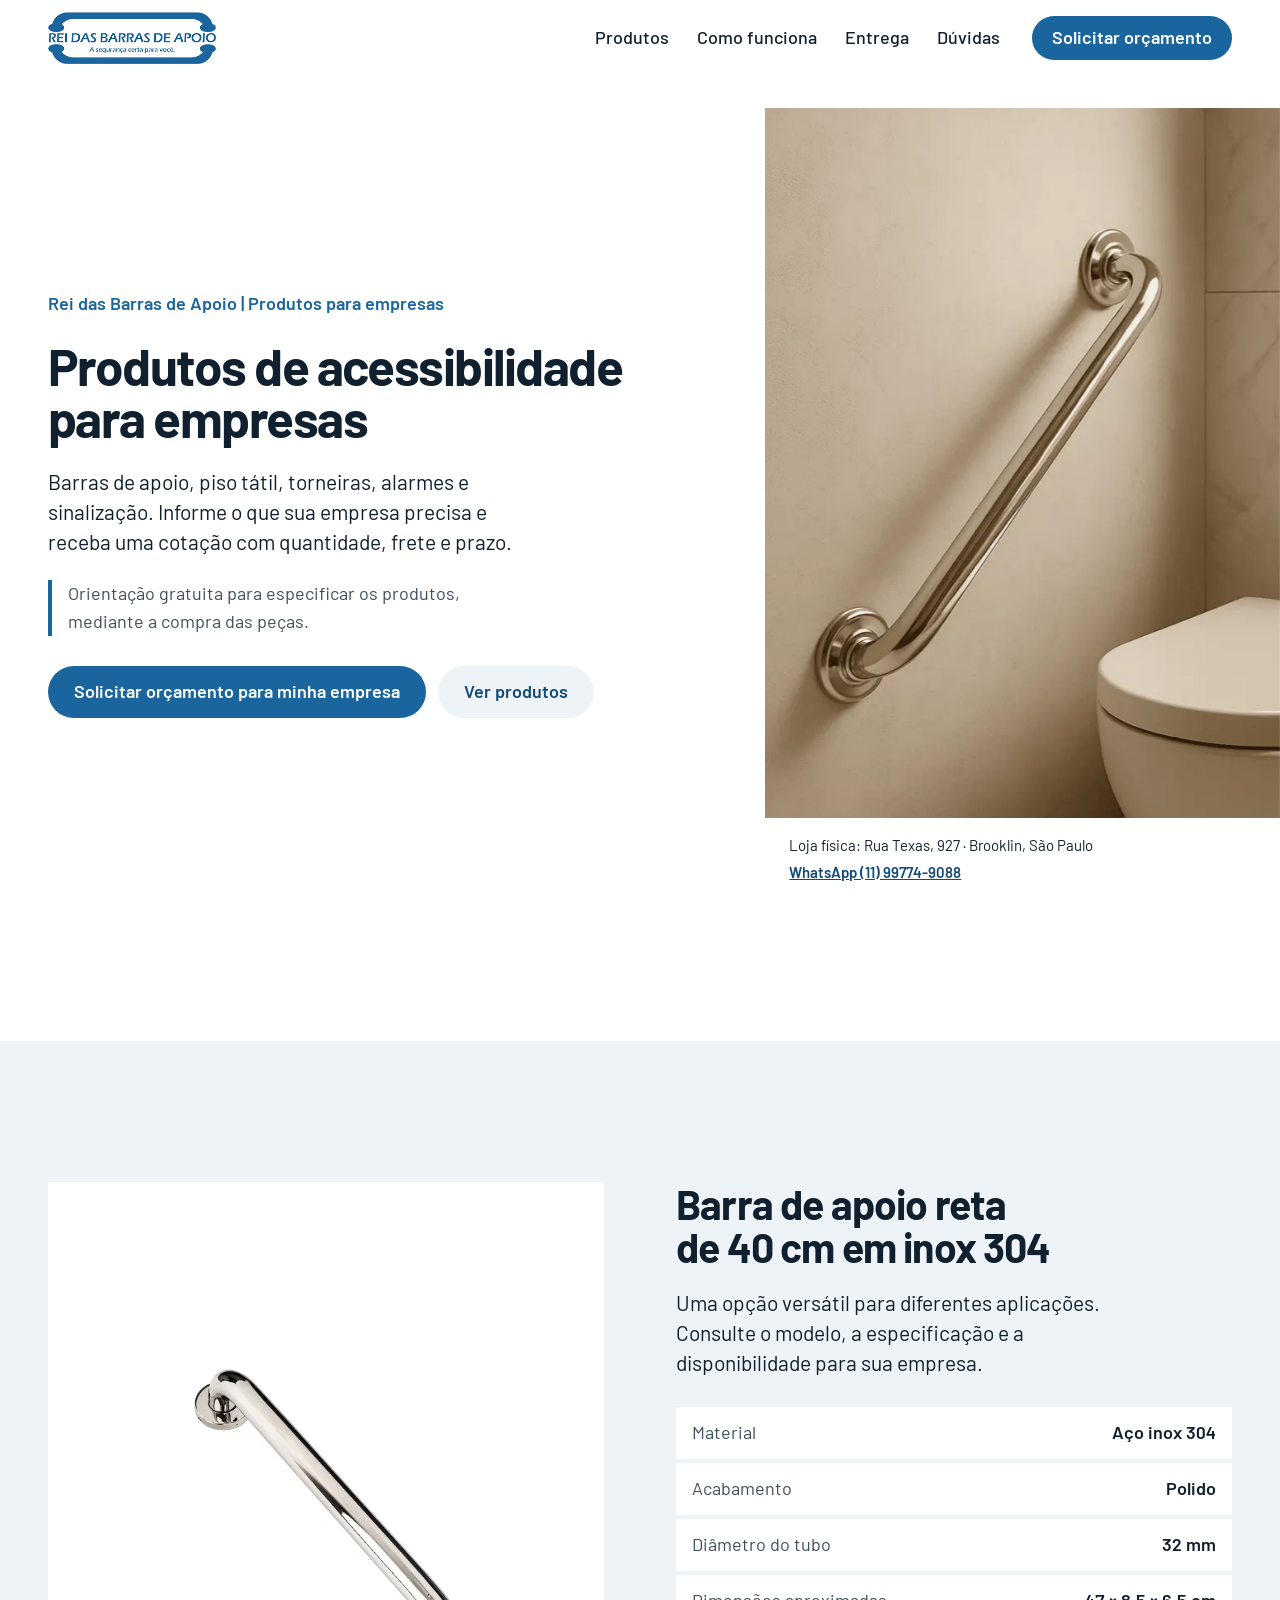
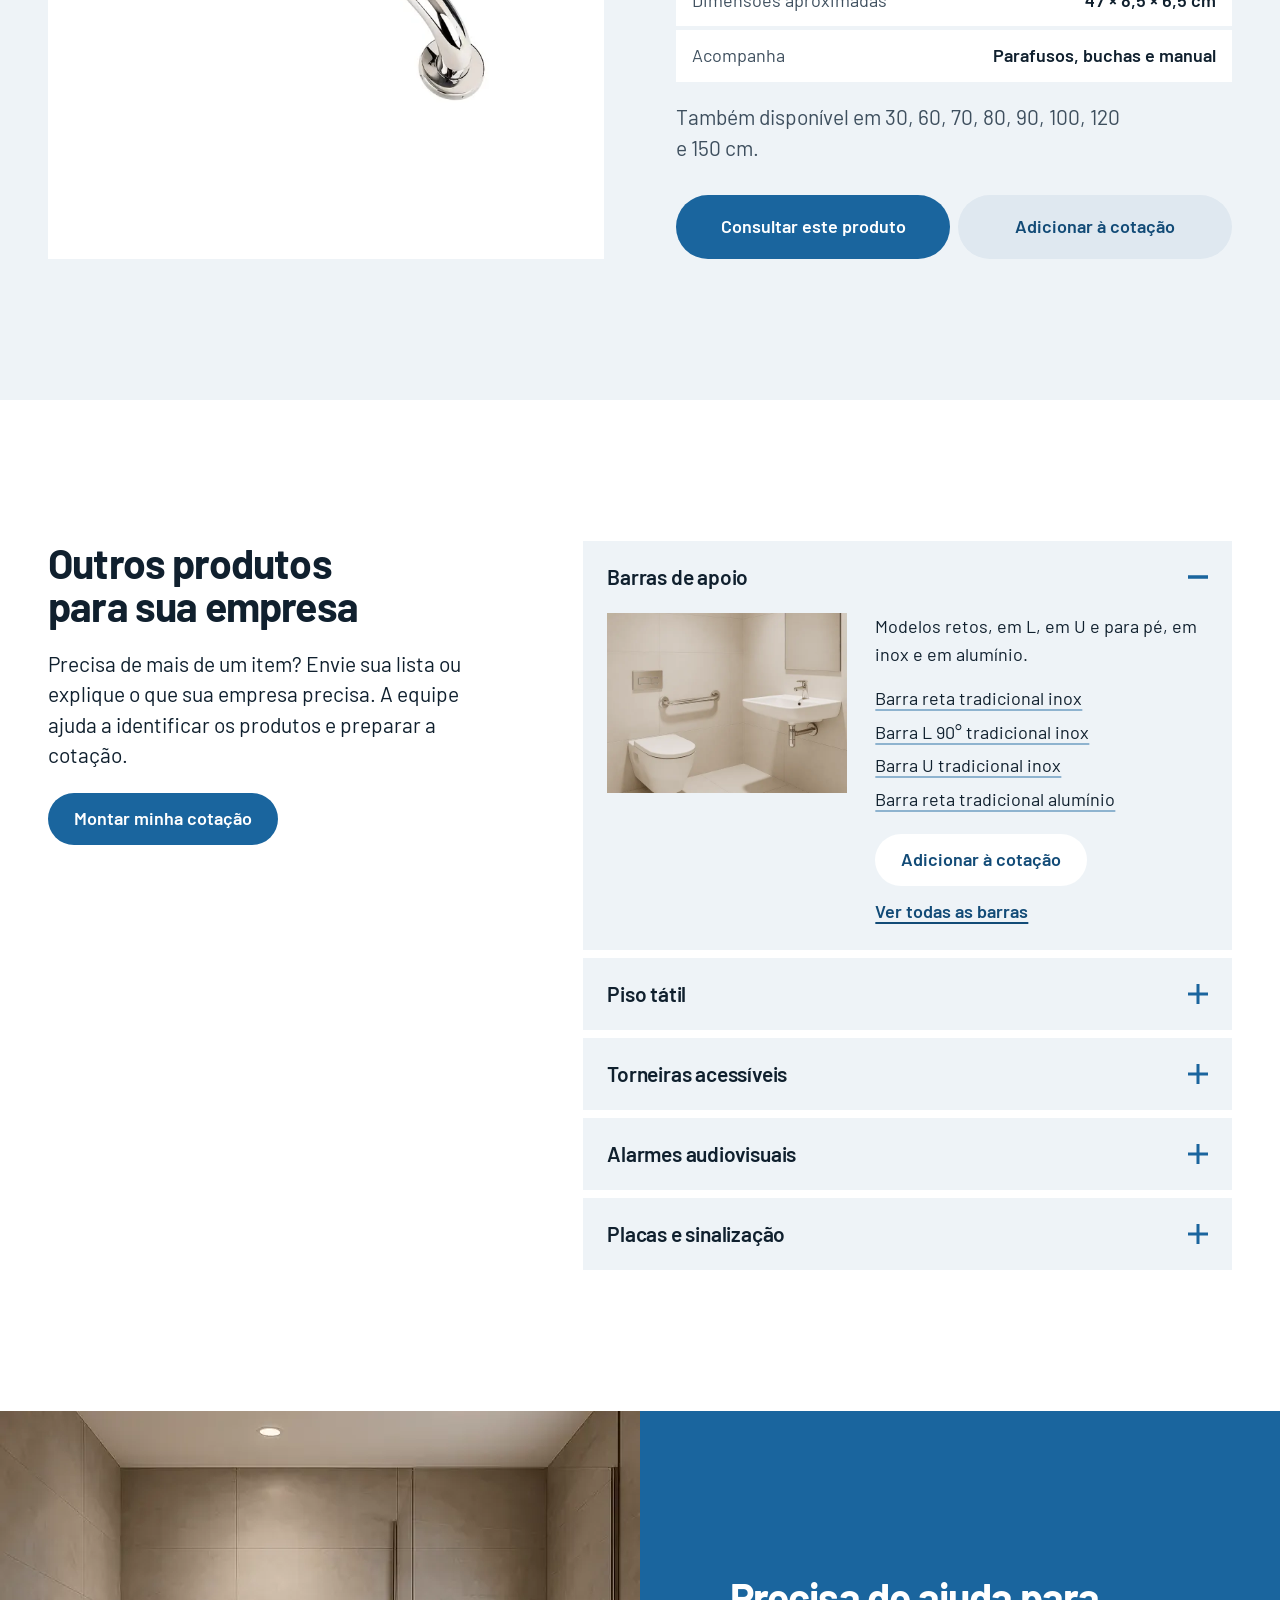
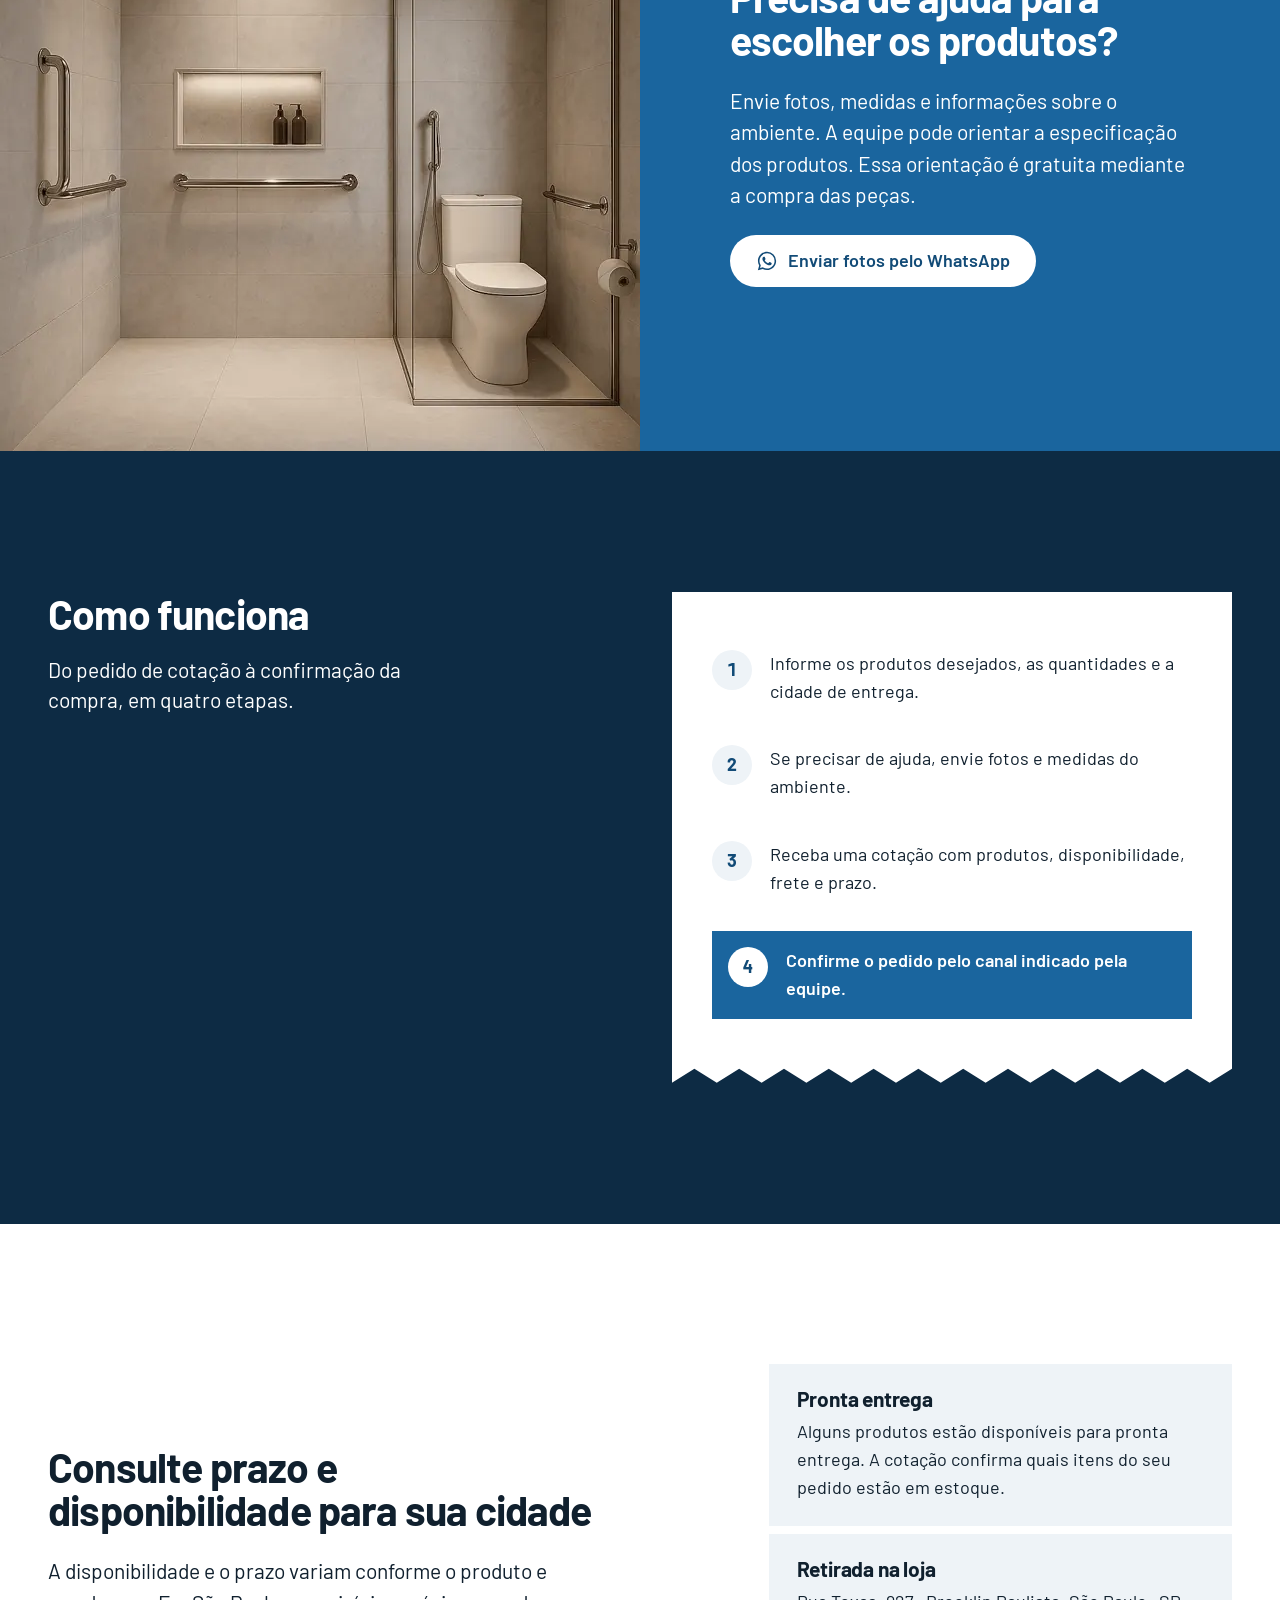
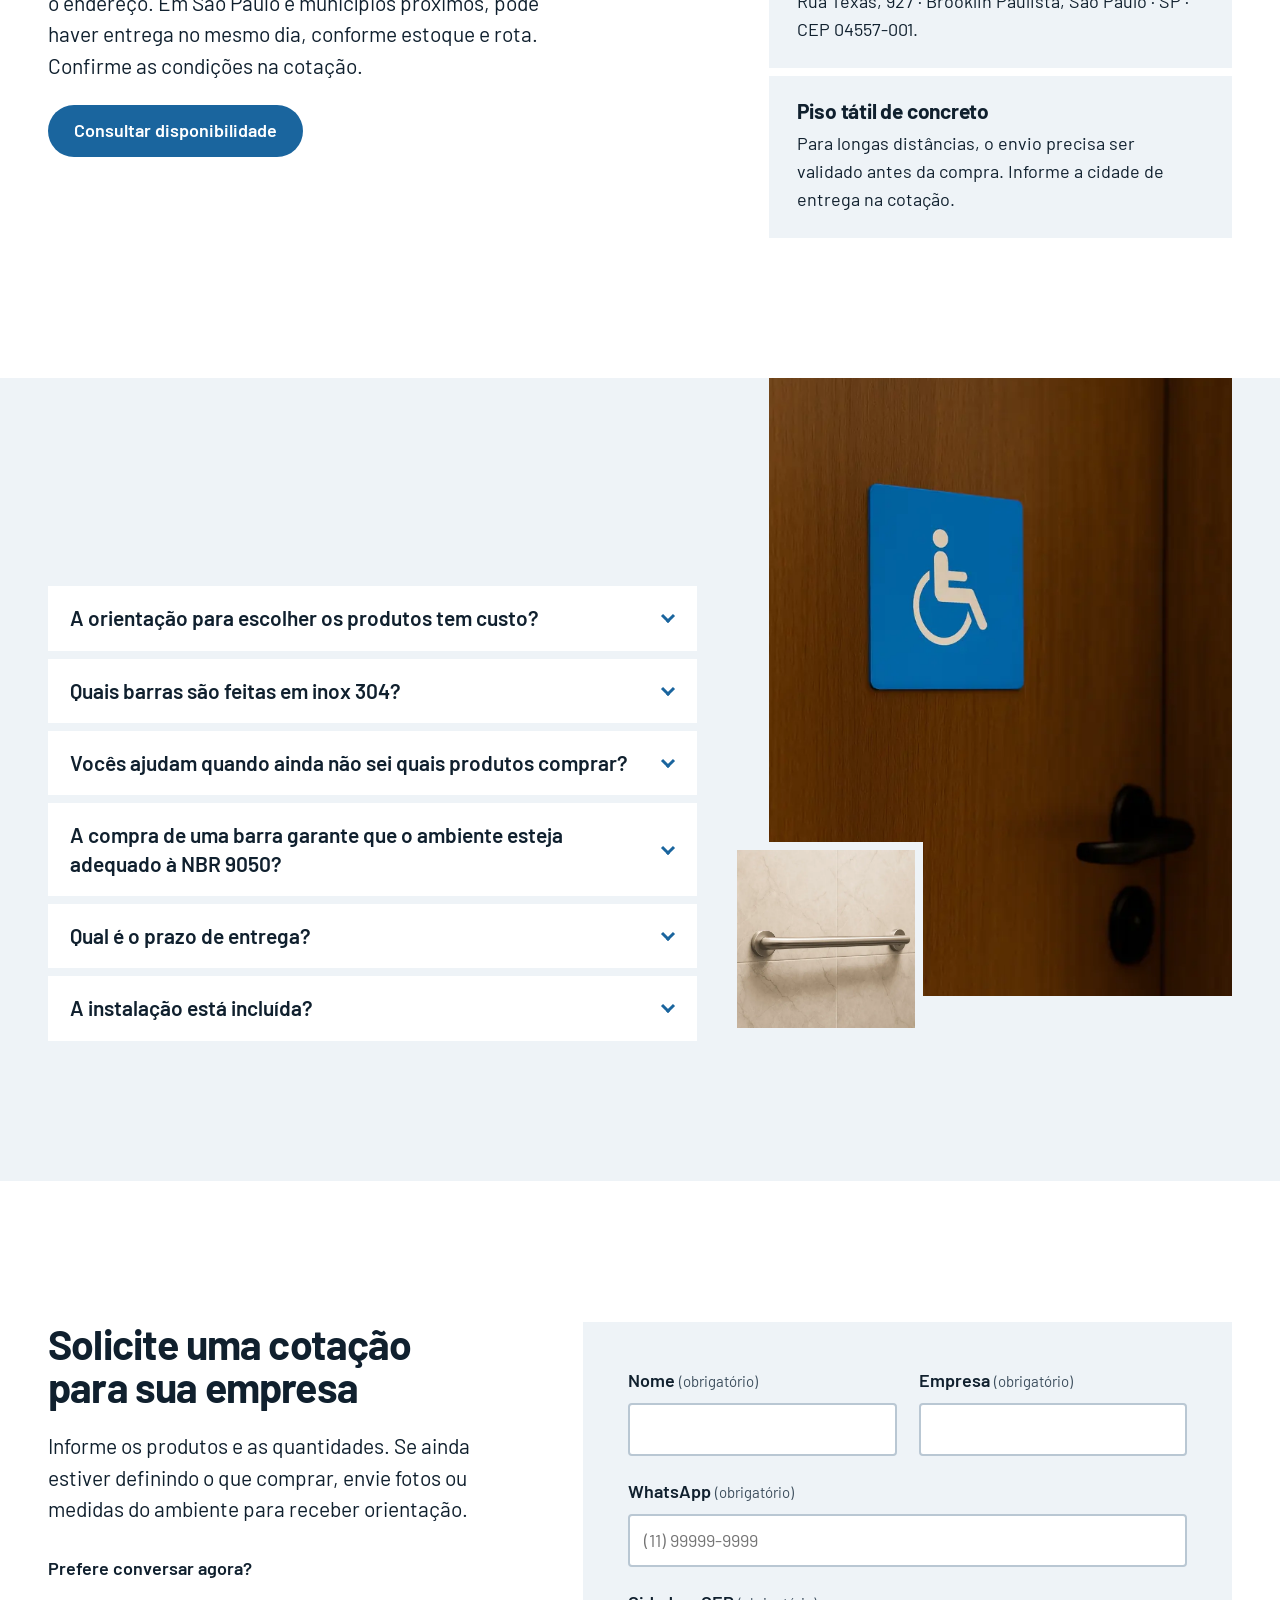
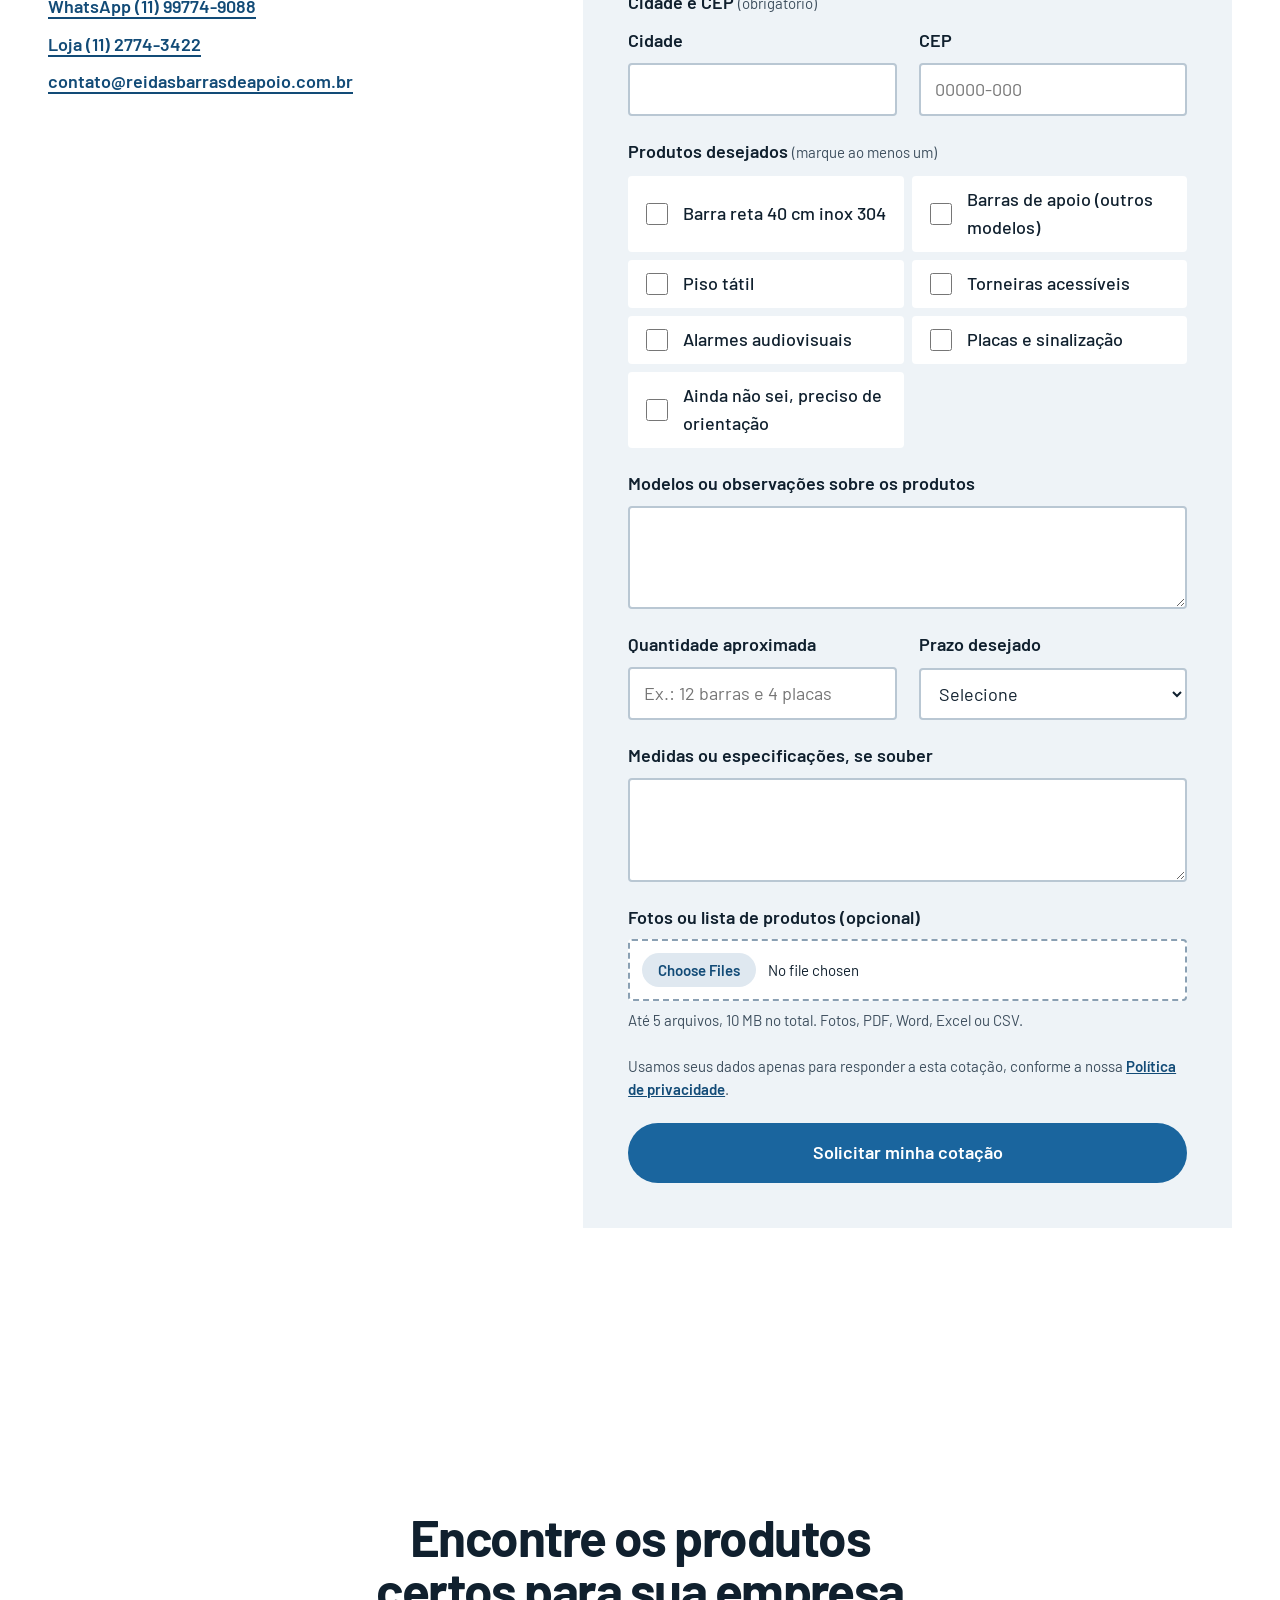
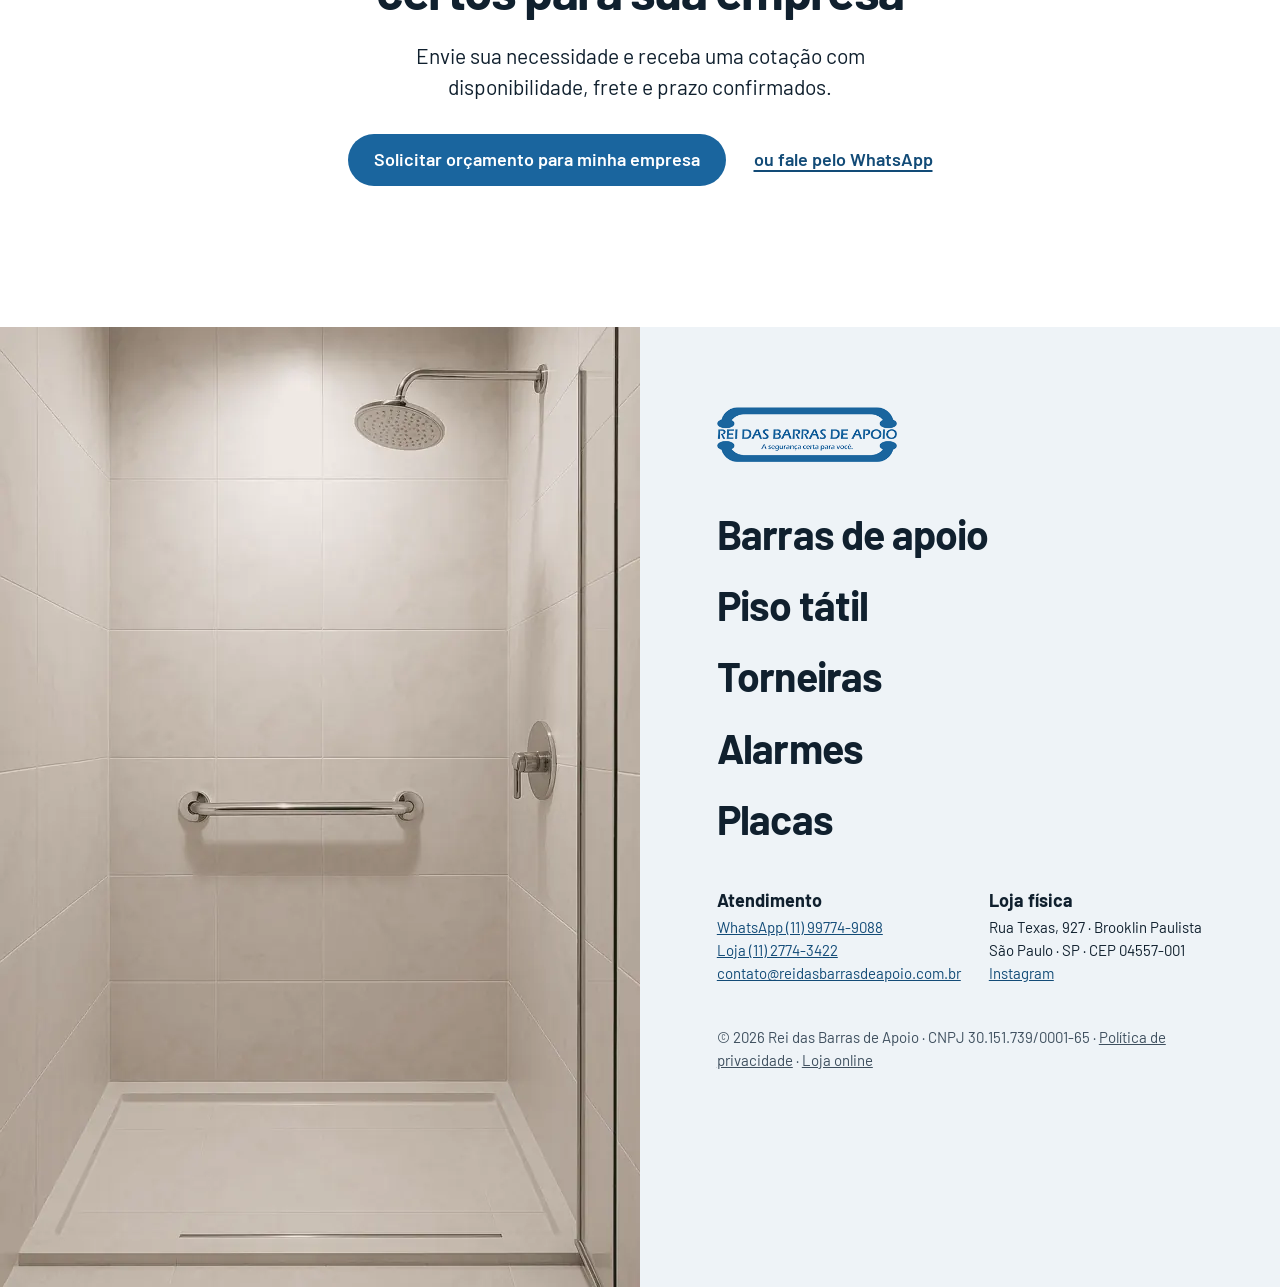
==== index.html @ b011ae38 "LP Empresas: landing page de barras de apoio e acessibilidade Página estática para empresas com foco" ====
<!doctype html>
<html lang="pt-BR">
<head>
  <meta charset="utf-8">
  <meta name="viewport" content="width=device-width, initial-scale=1">
  <title>Barras de apoio e produtos de acessibilidade para empresas | Rei das Barras</title>
  <meta name="description" content="Barras de apoio, piso tátil, torneiras, alarmes e sinalização. Solicite uma cotação para sua empresa com orientação na escolha dos produtos.">
  <meta property="og:type" content="website">
  <meta property="og:locale" content="pt_BR">
  <meta property="og:site_name" content="Rei das Barras de Apoio">
  <meta property="og:title" content="Barras de apoio e produtos de acessibilidade para empresas | Rei das Barras">
  <meta property="og:description" content="Barras de apoio, piso tátil, torneiras, alarmes e sinalização. Solicite uma cotação para sua empresa com orientação na escolha dos produtos.">
  <meta name="theme-color" content="#1a659e">
  <link rel="icon" href="assets/img/logo-rei-das-barras.png">
  <link rel="preconnect" href="https://fonts.googleapis.com">
  <link rel="preconnect" href="https://fonts.gstatic.com" crossorigin>
  <link href="https://fonts.googleapis.com/css2?family=Barlow:wght@400;500;600;700&display=swap" rel="stylesheet">
  <link rel="preload" as="image" href="assets/img/hero-barra-inox-banheiro.webp" imagesrcset="assets/img/hero-barra-inox-banheiro-640.webp 640w, assets/img/hero-barra-inox-banheiro.webp 1024w" imagesizes="(min-width: 960px) 42vw, 100vw">
  <link rel="stylesheet" href="assets/css/styles.css">
  <script>document.documentElement.classList.add('js');setTimeout(function(){if(!window.__lpReady)document.documentElement.classList.remove('js')},4000)</script>
</head>
<body>
  <a class="skip-link" href="#conteudo">Pular para o conteúdo</a>

  <header class="site-header">
    <div class="container header-row">
      <a class="header-logo" href="#topo" aria-label="Rei das Barras de Apoio, voltar ao início">
        <img src="assets/img/logo-rei-das-barras.png" alt="Rei das Barras de Apoio" width="332" height="101">
      </a>
      <nav class="header-nav" aria-label="Seções da página">
        <a href="#produtos">Produtos</a>
        <a href="#como-funciona">Como funciona</a>
        <a href="#entrega">Entrega</a>
        <a href="#duvidas">Dúvidas</a>
      </nav>
      <a class="btn btn-primary btn-small" href="#cotacao" data-track="header_orcamento">Solicitar orçamento</a>
    </div>
  </header>

  <main id="conteudo">

    <!-- Hero -->
    <section class="hero" id="topo" aria-labelledby="hero-title">
      <div class="container hero-grid">
        <div class="hero-copy">
          <p class="hero-id rise">Rei das Barras de Apoio | Produtos para empresas</p>
          <h1 id="hero-title" class="rise">Produtos de acessibilidade para empresas</h1>
          <p class="hero-lead rise">Barras de apoio, piso tátil, torneiras, alarmes e sinalização. Informe o que sua empresa precisa e receba uma cotação com quantidade, frete e prazo.</p>
          <p class="hero-note rise">Orientação gratuita para especificar os produtos, mediante a compra das peças.</p>
          <div class="hero-actions rise">
            <a class="btn btn-primary" href="#cotacao" data-track="hero_orcamento">Solicitar orçamento para minha empresa</a>
            <a class="btn btn-quiet" href="#produtos" data-track="hero_ver_produtos">Ver produtos</a>
          </div>
        </div>
        <figure class="hero-stage rise" aria-label="Barras de apoio em inox instaladas em banheiros">
          <div class="hero-slides" data-crossfade>
            <img class="is-active" src="assets/img/hero-barra-inox-banheiro.webp" srcset="assets/img/hero-barra-inox-banheiro-640.webp 640w, assets/img/hero-barra-inox-banheiro.webp 1024w" sizes="(min-width: 960px) 42vw, 100vw" width="1024" height="1536" alt="Barra de apoio reta em inox instalada na parede ao lado do vaso sanitário" fetchpriority="high">
            <img src="assets/img/hero-banheiro-chuveiro.webp" srcset="assets/img/hero-banheiro-chuveiro-640.webp 640w, assets/img/hero-banheiro-chuveiro.webp 1024w" sizes="(min-width: 960px) 42vw, 100vw" width="1024" height="1536" alt="Banheiro com barras de apoio em inox junto ao chuveiro e ao vaso sanitário" loading="lazy">
          </div>
          <figcaption class="hero-bar">
            <span>Loja física: Rua Texas, 927 · Brooklin, São Paulo</span>
            <a href="https://wa.me/5511997749088?text=Ol%C3%A1!%20Quero%20solicitar%20um%20or%C3%A7amento%20para%20minha%20empresa." data-track="hero_whatsapp" data-channel="whatsapp" target="_blank" rel="noopener">WhatsApp (11) 99774-9088</a>
          </figcaption>
        </figure>
      </div>
    </section>

    <!-- Produto em destaque -->
    <section class="featured" id="destaque" aria-labelledby="featured-title">
      <div class="container featured-grid">
        <div class="featured-plate reveal">
          <img src="assets/img/barra-reta-inox-40cm.webp" srcset="assets/img/barra-reta-inox-40cm-640.webp 640w, assets/img/barra-reta-inox-40cm.webp 992w" sizes="(min-width: 960px) 44vw, 100vw" width="992" height="1024" alt="Barra de apoio reta de 40 cm em inox polido, com as duas bases de fixação" loading="lazy">
        </div>
        <div class="featured-copy">
          <div class="featured-body">
            <h2 id="featured-title" class="reveal">Barra de apoio reta de 40&nbsp;cm em inox&nbsp;304</h2>
            <p class="reveal">Uma opção versátil para diferentes aplicações. Consulte o modelo, a especificação e a disponibilidade para sua empresa.</p>
            <dl class="spec reveal">
              <div><dt>Material</dt><dd>Aço inox 304</dd></div>
              <div><dt>Acabamento</dt><dd>Polido</dd></div>
              <div><dt>Diâmetro do tubo</dt><dd>32 mm</dd></div>
              <div><dt>Dimensões aproximadas</dt><dd>47 × 8,5 × 6,5 cm</dd></div>
              <div><dt>Acompanha</dt><dd>Parafusos, buchas e manual</dd></div>
            </dl>
            <p class="featured-sizes reveal">Também disponível em 30, 60, 70, 80, 90, 100, 120 e 150&nbsp;cm.</p>
          </div>
          <div class="featured-actions reveal">
            <a class="cell cell-primary" href="https://www.reidasbarrasdeapoio.com.br/produtos/barra-reta-tradicional-inox/?variant=317879686" data-track="destaque_consultar_produto" data-product-id="81819548" data-variant-id="317879686">Consultar este produto</a>
            <button class="cell cell-tone" type="button" data-quote-toggle="Barra reta 40 cm inox 304" aria-pressed="false">
              <span class="when-off">Adicionar à cotação</span><span class="when-on">Na sua cotação</span>
            </button>
          </div>
        </div>
      </div>
    </section>

    <!-- Categorias -->
    <section class="catalog" id="produtos" aria-labelledby="catalog-title">
      <div class="container catalog-grid">
        <div class="catalog-intro">
          <h2 id="catalog-title" class="reveal">Outros produtos para sua empresa</h2>
          <p class="reveal">Precisa de mais de um item? Envie sua lista ou explique o que sua empresa precisa. A equipe ajuda a identificar os produtos e preparar a cotação.</p>
          <a class="btn btn-primary reveal" href="#cotacao" data-track="categorias_montar_cotacao">Montar minha cotação<span class="quote-count" data-quote-count hidden></span></a>
        </div>

        <div class="catalog-list">
          <details class="cat reveal" open>
            <summary><span>Barras de apoio</span><span class="cat-plus" aria-hidden="true"></span></summary>
            <div class="cat-panel">
              <img src="assets/img/cat-barras-de-apoio-640.webp" width="640" height="640" alt="Banheiro acessível com barra de apoio ao lado do vaso sanitário" loading="lazy">
              <div class="cat-text">
                <p>Modelos retos, em L, em U e para pé, em inox e em alumínio.</p>
                <ul>
                  <li><a href="https://www.reidasbarrasdeapoio.com.br/produtos/barra-reta-tradicional-inox/" data-track="categoria_produto">Barra reta tradicional inox</a></li>
                  <li><a href="https://www.reidasbarrasdeapoio.com.br/produtos/barra-l-90-tradicional-inox-5pb2r/" data-track="categoria_produto">Barra L 90° tradicional inox</a></li>
                  <li><a href="https://www.reidasbarrasdeapoio.com.br/produtos/barra-u-tradicional-inox/" data-track="categoria_produto">Barra U tradicional inox</a></li>
                  <li><a href="https://www.reidasbarrasdeapoio.com.br/produtos/barra-reta-tradicional-aluminio-branca/" data-track="categoria_produto">Barra reta tradicional alumínio</a></li>
                </ul>
                <div class="cat-actions">
                  <button class="btn btn-tone" type="button" data-quote-toggle="Barras de apoio (outros modelos)" aria-pressed="false"><span class="when-off">Adicionar à cotação</span><span class="when-on">Na sua cotação</span></button>
                  <a class="link" href="https://www.reidasbarrasdeapoio.com.br/barras/" data-track="categoria_ver_loja">Ver todas as barras</a>
                </div>
              </div>
            </div>
          </details>

          <details class="cat reveal">
            <summary><span>Piso tátil</span><span class="cat-plus" aria-hidden="true"></span></summary>
            <div class="cat-panel">
              <img src="assets/img/cat-piso-tatil-640.webp" width="640" height="853" alt="Piso tátil de alerta amarelo instalado junto a uma calçada" loading="lazy">
              <div class="cat-text">
                <p>Piso tátil de alerta e direcional, em versões preta, colorida e de concreto, e cola de contato para fixação. Para o piso de concreto, o envio depende de validação conforme a cidade de entrega.</p>
                <ul>
                  <li><a href="https://www.reidasbarrasdeapoio.com.br/produtos/piso-tatil-alerta-preto/" data-track="categoria_produto">Piso tátil alerta preto</a></li>
                  <li><a href="https://www.reidasbarrasdeapoio.com.br/produtos/piso-tatil-direcional-colorido/" data-track="categoria_produto">Piso tátil direcional colorido</a></li>
                  <li><a href="https://www.reidasbarrasdeapoio.com.br/produtos/piso-tatil-alerta-concreto/" data-track="categoria_produto">Piso tátil alerta concreto</a></li>
                </ul>
                <div class="cat-actions">
                  <button class="btn btn-tone" type="button" data-quote-toggle="Piso tátil" aria-pressed="false"><span class="when-off">Adicionar à cotação</span><span class="when-on">Na sua cotação</span></button>
                  <a class="link" href="https://www.reidasbarrasdeapoio.com.br/piso-tatil/" data-track="categoria_ver_loja">Ver todo o piso tátil</a>
                </div>
              </div>
            </div>
          </details>

          <details class="cat reveal">
            <summary><span>Torneiras acessíveis</span><span class="cat-plus" aria-hidden="true"></span></summary>
            <div class="cat-panel">
              <img src="assets/img/cat-torneiras-640.webp" width="640" height="960" alt="Torneira PCD alta com alavanca longa sobre uma cuba" loading="lazy">
              <div class="cat-text">
                <p>Torneiras PCD em modelos altos, baixos, de parede e automáticos.</p>
                <ul>
                  <li><a href="https://www.reidasbarrasdeapoio.com.br/produtos/torneira-pcd-alta/" data-track="categoria_produto">Torneira PCD alta</a></li>
                  <li><a href="https://www.reidasbarrasdeapoio.com.br/produtos/torneira-pcd-automatica/" data-track="categoria_produto">Torneira PCD automática</a></li>
                  <li><a href="https://www.reidasbarrasdeapoio.com.br/produtos/torneira-pcd-parede/" data-track="categoria_produto">Torneira PCD de parede</a></li>
                </ul>
                <div class="cat-actions">
                  <button class="btn btn-tone" type="button" data-quote-toggle="Torneiras acessíveis" aria-pressed="false"><span class="when-off">Adicionar à cotação</span><span class="when-on">Na sua cotação</span></button>
                  <a class="link" href="https://www.reidasbarrasdeapoio.com.br/torneiras/" data-track="categoria_ver_loja">Ver todas as torneiras</a>
                </div>
              </div>
            </div>
          </details>

          <details class="cat reveal">
            <summary><span>Alarmes audiovisuais</span><span class="cat-plus" aria-hidden="true"></span></summary>
            <div class="cat-panel">
              <img src="assets/img/cat-alarme-audiovisual-640.webp" width="640" height="640" alt="Alarme audiovisual com acionador de emergência e sinalizador vermelho" loading="lazy">
              <div class="cat-text">
                <p>Alarme audiovisual de emergência para banheiros acessíveis, com alimentação por pilha ou por tomada.</p>
                <ul>
                  <li><a href="https://www.reidasbarrasdeapoio.com.br/produtos/alarme-audiovisual/" data-track="categoria_produto">Alarme audiovisual</a></li>
                </ul>
                <div class="cat-actions">
                  <button class="btn btn-tone" type="button" data-quote-toggle="Alarmes audiovisuais" aria-pressed="false"><span class="when-off">Adicionar à cotação</span><span class="when-on">Na sua cotação</span></button>
                  <a class="link" href="https://www.reidasbarrasdeapoio.com.br/alarme/" data-track="categoria_ver_loja">Ver na loja</a>
                </div>
              </div>
            </div>
          </details>

          <details class="cat reveal">
            <summary><span>Placas e sinalização</span><span class="cat-plus" aria-hidden="true"></span></summary>
            <div class="cat-panel">
              <img src="assets/img/cat-placas-640.webp" width="640" height="640" alt="Placa azul com o símbolo de acessibilidade fixada em uma porta de madeira" loading="lazy">
              <div class="cat-text">
                <p>Placas de identificação para banheiros: acessível, cadeirante, feminino, masculino e unissex.</p>
                <ul>
                  <li><a href="https://www.reidasbarrasdeapoio.com.br/produtos/placa-para-banheiro-cadeirante/" data-track="categoria_produto">Placa para banheiro cadeirante</a></li>
                  <li><a href="https://www.reidasbarrasdeapoio.com.br/produtos/placa-para-banheiro-unissex/" data-track="categoria_produto">Placa para banheiro unissex</a></li>
                </ul>
                <div class="cat-actions">
                  <button class="btn btn-tone" type="button" data-quote-toggle="Placas e sinalização" aria-pressed="false"><span class="when-off">Adicionar à cotação</span><span class="when-on">Na sua cotação</span></button>
                  <a class="link" href="https://www.reidasbarrasdeapoio.com.br/placas/" data-track="categoria_ver_loja">Ver todas as placas</a>
                </div>
              </div>
            </div>
          </details>
        </div>
      </div>
    </section>

    <!-- Orientação de compra -->
    <section class="guide" id="orientacao" aria-labelledby="guide-title">
      <div class="container guide-grid">
        <div class="guide-photo reveal">
          <img src="assets/img/banheiro-acessivel.webp" srcset="assets/img/banheiro-acessivel-640.webp 640w, assets/img/banheiro-acessivel.webp 1024w" sizes="(min-width: 960px) 42vw, 100vw" width="1024" height="1024" alt="Banheiro acessível com barras de apoio no box e ao lado do vaso sanitário" loading="lazy">
        </div>
        <div class="guide-copy">
          <h2 id="guide-title" class="reveal">Precisa de ajuda para escolher os produtos?</h2>
          <p class="reveal">Envie fotos, medidas e informações sobre o ambiente. A equipe pode orientar a especificação dos produtos. Essa orientação é gratuita mediante a compra das peças.</p>
          <a class="btn btn-inverse reveal" href="https://wa.me/5511997749088?text=Ol%C3%A1!%20Quero%20orienta%C3%A7%C3%A3o%20para%20escolher%20produtos%20de%20acessibilidade%20para%20minha%20empresa.%20Vou%20enviar%20fotos%20e%20medidas%20do%20ambiente." target="_blank" rel="noopener" data-track="orientacao_whatsapp" data-channel="whatsapp">
            <svg class="icon" aria-hidden="true" viewBox="0 0 24 24"><use href="#i-whatsapp"/></svg>
            Enviar fotos pelo WhatsApp
          </a>
        </div>
      </div>
    </section>

    <!-- Como funciona -->
    <section class="steps" id="como-funciona" aria-labelledby="steps-title">
      <div class="container steps-grid">
        <div class="steps-intro">
          <h2 id="steps-title" class="reveal">Como funciona</h2>
          <p class="reveal">Do pedido de cotação à confirmação da compra, em quatro etapas.</p>
        </div>
        <ol class="slip reveal">
          <li>Informe os produtos desejados, as quantidades e a cidade de entrega.</li>
          <li>Se precisar de ajuda, envie fotos e medidas do ambiente.</li>
          <li>Receba uma cotação com produtos, disponibilidade, frete e prazo.</li>
          <li class="slip-last">Confirme o pedido pelo canal indicado pela equipe.</li>
        </ol>
      </div>
    </section>

    <!-- Entrega -->
    <section class="delivery" id="entrega" aria-labelledby="delivery-title">
      <div class="container delivery-grid">
        <div class="delivery-copy">
          <h2 id="delivery-title" class="reveal">Consulte prazo e disponibilidade para sua cidade</h2>
          <p class="reveal">A disponibilidade e o prazo variam conforme o produto e o endereço. Em São Paulo e municípios próximos, pode haver entrega no mesmo dia, conforme estoque e rota. Confirme as condições na cotação.</p>
          <a class="btn btn-primary reveal" href="#cotacao" data-track="entrega_consultar_disponibilidade" data-focus="f-cidade">Consultar disponibilidade</a>
        </div>
        <div class="delivery-facts">
          <div class="fact reveal">
            <h3>Pronta entrega</h3>
            <p>Alguns produtos estão disponíveis para pronta entrega. A cotação confirma quais itens do seu pedido estão em estoque.</p>
          </div>
          <div class="fact reveal">
            <h3>Retirada na loja</h3>
            <p>Rua Texas, 927 · Brooklin Paulista, São Paulo · SP · CEP 04557-001.</p>
          </div>
          <div class="fact reveal">
            <h3>Piso tátil de concreto</h3>
            <p>Para longas distâncias, o envio precisa ser validado antes da compra. Informe a cidade de entrega na cotação.</p>
          </div>
        </div>
      </div>
    </section>

    <!-- Perguntas frequentes -->
    <section class="faq" id="duvidas" aria-labelledby="faq-title">
      <div class="container faq-grid">
        <div class="faq-list">
          <h2 id="faq-title" class="reveal">Perguntas frequentes</h2>
          <details class="reveal">
            <summary>A orientação para escolher os produtos tem custo?</summary>
            <p>A orientação para especificar os produtos é gratuita mediante a compra das peças.</p>
          </details>
          <details class="reveal">
            <summary>Quais barras são feitas em inox 304?</summary>
            <p>A especificação depende do modelo. Consulte a equipe para confirmar o material do produto desejado.</p>
          </details>
          <details class="reveal">
            <summary>Vocês ajudam quando ainda não sei quais produtos comprar?</summary>
            <p>Sim. Envie fotos, medidas e informações sobre o ambiente para receber orientação na escolha dos itens.</p>
          </details>
          <details class="reveal">
            <summary>A compra de uma barra garante que o ambiente esteja adequado à NBR 9050?</summary>
            <p>Não. A adequação depende do conjunto do ambiente, das medidas e da aplicação dos produtos. A equipe pode ajudar a identificar os itens para a compra.</p>
          </details>
          <details class="reveal">
            <summary>Qual é o prazo de entrega?</summary>
            <p>O prazo e o frete dependem dos produtos e do endereço. A equipe confirma essas informações na cotação.</p>
          </details>
          <details class="reveal">
            <summary>A instalação está incluída?</summary>
            <p>A instalação não está incluída na compra dos produtos. Consulte a disponibilidade para sua cidade.</p>
          </details>
        </div>
        <div class="faq-photos reveal">
          <img class="faq-tall" src="assets/img/placa-porta.webp" srcset="assets/img/placa-porta-640.webp 640w, assets/img/placa-porta.webp 1024w" sizes="(min-width: 960px) 40vw, 100vw" width="1024" height="1536" alt="Porta de banheiro com placa de acessibilidade azul" loading="lazy">
          <img class="faq-square" src="assets/img/barra-reta-inox-parede-640.webp" width="640" height="640" alt="Barra de apoio reta em inox fixada em parede de porcelanato" loading="lazy">
        </div>
      </div>
    </section>

    <!-- Formulário de orçamento -->
    <section class="quote" id="cotacao" aria-labelledby="quote-title">
      <div class="container quote-grid">
        <div class="quote-intro">
          <h2 id="quote-title" class="reveal">Solicite uma cotação para sua empresa</h2>
          <p class="reveal">Informe os produtos e as quantidades. Se ainda estiver definindo o que comprar, envie fotos ou medidas do ambiente para receber orientação.</p>
          <div class="quote-alt reveal">
            <p>Prefere conversar agora?</p>
            <a class="link" href="https://wa.me/5511997749088?text=Ol%C3%A1!%20Quero%20solicitar%20um%20or%C3%A7amento%20para%20minha%20empresa." target="_blank" rel="noopener" data-track="cotacao_whatsapp" data-channel="whatsapp">WhatsApp (11) 99774-9088</a>
            <a class="link" href="tel:+551127743422" data-track="cotacao_telefone">Loja (11) 2774-3422</a>
            <a class="link" href="mailto:contato@reidasbarrasdeapoio.com.br" data-track="cotacao_email">contato@reidasbarrasdeapoio.com.br</a>
          </div>
        </div>

        <div class="quote-panel reveal">
          <!--
            WEBHOOK DO N8N: cole a URL do webhook no atributo action abaixo.
            Ex.: action="https://SEU-N8N/webhook/cotacao-empresas"
            Enquanto estiver vazio, o envio abre o WhatsApp com a mensagem preenchida.
          -->
          <form id="form-cotacao" class="form" action="" method="post" enctype="multipart/form-data" novalidate>
            <div class="form-errors" id="form-errors" tabindex="-1" hidden>
              <p>Confira os campos destacados:</p>
              <ul></ul>
            </div>

            <div class="field-row">
              <div class="field">
                <label for="f-nome">Nome <span class="req">(obrigatório)</span></label>
                <input id="f-nome" name="nome" type="text" autocomplete="name" required aria-describedby="f-nome-err">
                <p class="field-error" id="f-nome-err"></p>
              </div>
              <div class="field">
                <label for="f-empresa">Empresa <span class="req">(obrigatório)</span></label>
                <input id="f-empresa" name="empresa" type="text" autocomplete="organization" required aria-describedby="f-empresa-err">
                <p class="field-error" id="f-empresa-err"></p>
              </div>
            </div>

            <div class="field">
              <label for="f-whatsapp">WhatsApp <span class="req">(obrigatório)</span></label>
              <input id="f-whatsapp" name="whatsapp" type="tel" inputmode="tel" autocomplete="tel-national" placeholder="(11) 99999-9999" required aria-describedby="f-whatsapp-err">
              <p class="field-error" id="f-whatsapp-err"></p>
            </div>

            <fieldset class="field-row">
              <legend>Cidade e CEP <span class="req">(obrigatório)</span></legend>
              <div class="field">
                <label for="f-cidade">Cidade</label>
                <input id="f-cidade" name="cidade" type="text" autocomplete="address-level2" required aria-describedby="f-cidade-err">
                <p class="field-error" id="f-cidade-err"></p>
              </div>
              <div class="field">
                <label for="f-cep">CEP</label>
                <input id="f-cep" name="cep" type="text" inputmode="numeric" autocomplete="postal-code" placeholder="00000-000" required aria-describedby="f-cep-err">
                <p class="field-error" id="f-cep-err"></p>
              </div>
            </fieldset>

            <fieldset class="field" id="f-produtos" aria-describedby="f-produtos-err">
              <legend>Produtos desejados <span class="req">(marque ao menos um)</span></legend>
              <div class="checks">
                <label class="check"><input type="checkbox" name="produtos" value="Barra reta 40 cm inox 304"> Barra reta 40 cm inox 304</label>
                <label class="check"><input type="checkbox" name="produtos" value="Barras de apoio (outros modelos)"> Barras de apoio (outros modelos)</label>
                <label class="check"><input type="checkbox" name="produtos" value="Piso tátil"> Piso tátil</label>
                <label class="check"><input type="checkbox" name="produtos" value="Torneiras acessíveis"> Torneiras acessíveis</label>
                <label class="check"><input type="checkbox" name="produtos" value="Alarmes audiovisuais"> Alarmes audiovisuais</label>
                <label class="check"><input type="checkbox" name="produtos" value="Placas e sinalização"> Placas e sinalização</label>
                <label class="check"><input type="checkbox" name="produtos" value="Ainda não sei, preciso de orientação"> Ainda não sei, preciso de orientação</label>
              </div>
              <p class="field-error" id="f-produtos-err"></p>
            </fieldset>

            <div class="field">
              <label for="f-detalhes">Modelos ou observações sobre os produtos</label>
              <textarea id="f-detalhes" name="produtos_detalhes" rows="3"></textarea>
            </div>

            <div class="field-row">
              <div class="field">
                <label for="f-quantidade">Quantidade aproximada</label>
                <input id="f-quantidade" name="quantidade" type="text" placeholder="Ex.: 12 barras e 4 placas">
              </div>
              <div class="field">
                <label for="f-prazo">Prazo desejado</label>
                <select id="f-prazo" name="prazo">
                  <option value="">Selecione</option>
                  <option>O quanto antes</option>
                  <option>Em até 15 dias</option>
                  <option>Em até 30 dias</option>
                  <option>Mais de 30 dias</option>
                  <option>Ainda não sei</option>
                </select>
              </div>
            </div>

            <div class="field">
              <label for="f-medidas">Medidas ou especificações, se souber</label>
              <textarea id="f-medidas" name="medidas" rows="3"></textarea>
            </div>

            <div class="field">
              <label for="f-anexos">Fotos ou lista de produtos (opcional)</label>
              <input id="f-anexos" name="anexos" type="file" multiple accept="image/*,.pdf,.doc,.docx,.xls,.xlsx,.csv,.txt" aria-describedby="f-anexos-help f-anexos-err">
              <p class="field-help" id="f-anexos-help">Até 5 arquivos, 10 MB no total. Fotos, PDF, Word, Excel ou CSV.</p>
              <p class="field-error" id="f-anexos-err"></p>
            </div>

            <!-- Anti-spam: campo invisível para pessoas -->
            <div class="hp" aria-hidden="true">
              <label for="f-site">Não preencha este campo</label>
              <input id="f-site" name="site" type="text" tabindex="-1" autocomplete="off">
            </div>
            <input type="hidden" name="origem" value="lp-empresas">
            <input type="hidden" name="pagina" value="">
            <input type="hidden" name="utm_source" value="">
            <input type="hidden" name="utm_medium" value="">
            <input type="hidden" name="utm_campaign" value="">
            <input type="hidden" name="utm_term" value="">
            <input type="hidden" name="utm_content" value="">

            <p class="privacy">Usamos seus dados apenas para responder a esta cotação, conforme a nossa <a href="https://www.reidasbarrasdeapoio.com.br/politica-de-privacidade/" target="_blank" rel="noopener">Política de privacidade</a>.</p>

            <button class="btn btn-primary btn-submit" type="submit">Solicitar minha cotação</button>
            <p class="form-status" role="status" aria-live="polite"></p>
          </form>

          <div class="form-done" id="form-done" tabindex="-1" hidden>
            <h3>Recebemos sua solicitação</h3>
            <p>Obrigado, <strong data-done-name></strong>. A equipe vai analisar os itens e responder pelo WhatsApp <strong data-done-phone></strong> com a cotação: produtos, disponibilidade, frete e prazo.</p>
            <p>Próximo passo: se tiver fotos ou medidas do ambiente que não anexou, envie agora pelo WhatsApp para adiantar a orientação.</p>
            <a class="btn btn-primary" href="https://wa.me/5511997749088?text=Ol%C3%A1!%20Acabei%20de%20solicitar%20uma%20cota%C3%A7%C3%A3o%20pelo%20site%20e%20vou%20enviar%20fotos%20e%20medidas%20do%20ambiente." target="_blank" rel="noopener" data-track="cotacao_enviada_whatsapp" data-channel="whatsapp">
              <svg class="icon" aria-hidden="true" viewBox="0 0 24 24"><use href="#i-whatsapp"/></svg>
              Enviar fotos pelo WhatsApp
            </a>
          </div>

          <div class="form-fallback" id="form-fallback" tabindex="-1" hidden>
            <h3 data-fallback-title>Finalize pelo WhatsApp</h3>
            <p data-fallback-text>Sua mensagem já está preenchida com os dados do formulário. Anexe as fotos ou a lista de produtos na conversa.</p>
            <a class="btn btn-primary" href="#" target="_blank" rel="noopener" data-fallback-link data-track="cotacao_fallback_whatsapp" data-channel="whatsapp">
              <svg class="icon" aria-hidden="true" viewBox="0 0 24 24"><use href="#i-whatsapp"/></svg>
              Enviar cotação pelo WhatsApp
            </a>
          </div>
        </div>
      </div>
    </section>

    <!-- CTA final -->
    <section class="closing" aria-labelledby="closing-title">
      <div class="container closing-inner">
        <h2 id="closing-title" class="reveal">Encontre os produtos certos para sua empresa</h2>
        <p class="reveal">Envie sua necessidade e receba uma cotação com disponibilidade, frete e prazo confirmados.</p>
        <div class="closing-actions reveal">
          <a class="btn btn-primary" href="#cotacao" data-track="final_orcamento">Solicitar orçamento para minha empresa</a>
          <a class="link" href="https://wa.me/5511997749088?text=Ol%C3%A1!%20Quero%20solicitar%20um%20or%C3%A7amento%20para%20minha%20empresa." target="_blank" rel="noopener" data-track="final_whatsapp" data-channel="whatsapp">ou fale pelo WhatsApp</a>
        </div>
      </div>
    </section>
  </main>

  <footer class="site-footer">
    <div class="footer-photo">
      <img src="assets/img/hero-box-barra-reta.webp" srcset="assets/img/hero-box-barra-reta-640.webp 640w, assets/img/hero-box-barra-reta.webp 1024w" sizes="(min-width: 960px) 50vw, 100vw" width="1024" height="1536" alt="Box de chuveiro com barra de apoio reta em inox na parede" loading="lazy">
    </div>
    <div class="footer-body">
      <img class="footer-logo" src="assets/img/logo-rei-das-barras.png" alt="Rei das Barras de Apoio" width="332" height="101" loading="lazy">
      <nav class="footer-menu" aria-label="Categorias na loja">
        <a href="https://www.reidasbarrasdeapoio.com.br/barras/">Barras de apoio</a>
        <a href="https://www.reidasbarrasdeapoio.com.br/piso-tatil/">Piso tátil</a>
        <a href="https://www.reidasbarrasdeapoio.com.br/torneiras/">Torneiras</a>
        <a href="https://www.reidasbarrasdeapoio.com.br/alarme/">Alarmes</a>
        <a href="https://www.reidasbarrasdeapoio.com.br/placas/">Placas</a>
      </nav>
      <div class="footer-info">
        <div>
          <h2 class="footer-h">Atendimento</h2>
          <p><a href="https://wa.me/5511997749088" target="_blank" rel="noopener" data-track="rodape_whatsapp" data-channel="whatsapp">WhatsApp (11) 99774-9088</a><br>
          <a href="tel:+551127743422">Loja (11) 2774-3422</a><br>
          <a href="mailto:contato@reidasbarrasdeapoio.com.br">contato@reidasbarrasdeapoio.com.br</a></p>
        </div>
        <div>
          <h2 class="footer-h">Loja física</h2>
          <p>Rua Texas, 927 · Brooklin Paulista<br>São Paulo · SP · CEP 04557-001<br>
          <a href="https://www.instagram.com/reidasbarrasdeapoio/" target="_blank" rel="noopener">Instagram</a></p>
        </div>
      </div>
      <p class="footer-legal">© 2026 Rei das Barras de Apoio · CNPJ 30.151.739/0001-65 · <a href="https://www.reidasbarrasdeapoio.com.br/politica-de-privacidade/">Política de privacidade</a> · <a href="https://www.reidasbarrasdeapoio.com.br/">Loja online</a></p>
    </div>
  </footer>

  <!-- Barra fixa no celular -->
  <aside class="mobile-bar" aria-label="Atalhos de orçamento" data-mobile-bar hidden>
    <a class="btn btn-primary" href="#cotacao" data-track="barra_celular_orcamento">Solicitar orçamento</a>
    <a class="btn btn-tone btn-icon" href="https://wa.me/5511997749088?text=Ol%C3%A1!%20Quero%20solicitar%20um%20or%C3%A7amento%20para%20minha%20empresa." target="_blank" rel="noopener" aria-label="Falar pelo WhatsApp" data-track="barra_celular_whatsapp" data-channel="whatsapp">
      <svg class="icon" aria-hidden="true" viewBox="0 0 24 24"><use href="#i-whatsapp"/></svg>
    </a>
  </aside>

  <svg width="0" height="0" style="position:absolute" aria-hidden="true">
    <symbol id="i-whatsapp" viewBox="0 0 24 24"><path fill="currentColor" d="M12.04 2C6.58 2 2.13 6.45 2.13 11.91c0 1.75.46 3.45 1.32 4.95L2.05 22l5.25-1.38a9.9 9.9 0 0 0 4.74 1.21h.01c5.46 0 9.91-4.45 9.91-9.91A9.85 9.85 0 0 0 12.04 2Zm0 18.15h-.01a8.2 8.2 0 0 1-4.19-1.15l-.3-.18-3.12.82.83-3.04-.2-.31a8.2 8.2 0 0 1-1.26-4.38c0-4.54 3.7-8.23 8.25-8.23a8.2 8.2 0 0 1 8.23 8.24c0 4.54-3.7 8.23-8.23 8.23Zm4.52-6.16c-.25-.12-1.47-.72-1.69-.81-.23-.08-.39-.12-.56.13-.16.25-.64.81-.78.97-.14.17-.29.19-.54.06-.25-.12-1.05-.39-1.99-1.23-.74-.66-1.23-1.47-1.38-1.72-.14-.25-.02-.38.11-.51.11-.11.25-.29.37-.43.13-.15.17-.25.25-.42.08-.17.04-.31-.02-.43-.06-.12-.56-1.34-.76-1.84-.2-.48-.41-.42-.56-.43h-.48a.92.92 0 0 0-.66.31c-.23.25-.87.85-.87 2.07s.89 2.4 1.01 2.56c.12.17 1.75 2.67 4.23 3.74.59.26 1.05.41 1.41.52.59.19 1.13.16 1.56.1.48-.07 1.47-.6 1.67-1.18.21-.58.21-1.07.15-1.18-.06-.1-.22-.16-.47-.29Z"/></symbol>
  </svg>

  <script src="assets/js/main.js" defer></script>
</body>
</html>
---- assets/css/styles.css ----
/* LP Empresas · Rei das Barras de Apoio
   Paleta extraída da logo: azul da marca #1a659e, branco e neutros azulados. Fonte da loja: Barlow. */

:root {
  --blue: #1a659e;
  --blue-deep: #124b77;
  --navy: #0d2b44;
  --ink: #10202e;
  --muted: #3e4f5e;
  --ground: #ffffff;
  --tone: #eef3f7;
  --tone-2: #dfe8f0;
  --error: #b42318;
  --ok: #146c43;

  --font: "Barlow", system-ui, -apple-system, "Segoe UI", Roboto, sans-serif;
  /* Cinco tamanhos na página toda: display, título, destaque, texto, pequeno */
  --fs-display: clamp(28px, 7.2vw, 56px);
  --fs-h2: 26px;
  --fs-lead: 19px;
  --fs-body: 18px;
  --fs-small: 15px;

  --gutter: clamp(16px, 4vw, 48px);
  --section: clamp(80px, 11vw, 160px);
  --pill: 999px;

  --ease-out: cubic-bezier(0.22, 1, 0.36, 1);
  --ease-expo: cubic-bezier(0.16, 1, 0.3, 1);
  --ease-soft: cubic-bezier(0.33, 1, 0.68, 1);
  --t-press: 140ms;
  --t-hover: 180ms;
  --t-ui: 240ms;
  --t-reveal: 800ms;
}

*, *::before, *::after { box-sizing: border-box; }
html { -webkit-text-size-adjust: 100%; scroll-behavior: smooth; scroll-padding-top: 88px; }
body {
  margin: 0;
  background: var(--ground);
  color: var(--ink);
  font-family: var(--font);
  font-size: var(--fs-body);
  line-height: 1.55;
  -webkit-font-smoothing: antialiased;
}
img { display: block; max-width: 100%; height: auto; }
[hidden] { display: none !important; }
a { color: inherit; }
h1, h2, h3 { margin: 0; font-weight: 700; letter-spacing: -0.02em; line-height: 1.05; text-wrap: balance; }
p { margin: 0; }
:focus-visible { outline: 3px solid var(--blue); outline-offset: 3px; border-radius: 2px; }
::selection { background: var(--blue); color: #fff; }

.container { width: 100%; max-width: 1360px; margin-inline: auto; padding-inline: var(--gutter); }

.skip-link {
  position: absolute; left: 16px; top: -60px; z-index: 100;
  background: var(--ink); color: #fff; padding: 12px 18px; text-decoration: none; font-weight: 600;
}
.skip-link:focus { top: 12px; }

/* Botões e links */
.btn {
  display: inline-flex; align-items: center; justify-content: center; gap: 10px;
  min-height: 52px; padding: 12px 26px;
  border: 0; border-radius: var(--pill);
  font: 600 var(--fs-body)/1.2 var(--font); text-decoration: none; text-align: center;
  cursor: pointer;
  transition: background-color var(--t-hover) ease, color var(--t-hover) ease, transform var(--t-press) var(--ease-out);
}
.btn:active { transform: scale(0.97); }
.btn-primary { background: var(--blue); color: #fff; }
.btn-primary:hover { background: var(--blue-deep); }
.btn-quiet { background: var(--tone); color: var(--blue-deep); }
.btn-quiet:hover { background: var(--tone-2); }
.btn-tone { background: #fff; color: var(--blue-deep); }
.btn-tone:hover { background: var(--tone-2); }
.btn-inverse { background: #fff; color: var(--blue-deep); }
.btn-inverse:hover { background: var(--tone); }
.btn-small { min-height: 44px; padding: 10px 20px; }
.btn-icon { width: 52px; padding: 0; }
.icon { width: 22px; height: 22px; flex: none; }

.link {
  color: var(--blue-deep); font-weight: 600;
  text-decoration: underline; text-decoration-thickness: 2px; text-underline-offset: 4px;
  transition: color var(--t-hover) ease, text-underline-offset var(--t-ui) var(--ease-out);
}
.link:hover { color: var(--blue); text-underline-offset: 7px; }

/* Cabeçalho */
.site-header {
  position: sticky; top: 0; z-index: 40;
  background: rgba(255, 255, 255, 0.97);
}
.header-row { display: flex; align-items: center; gap: 32px; min-height: 76px; }
.header-logo img { width: 168px; height: auto; }
.header-nav { display: none; gap: 28px; margin-left: auto; }
.header-nav a {
  position: relative; color: var(--ink); font-weight: 500; font-size: var(--fs-body); text-decoration: none; padding: 8px 0;
  transition: color var(--t-hover) ease;
}
.header-nav a::after {
  content: ""; position: absolute; left: 0; right: 0; bottom: 2px; height: 3px; background: var(--blue);
  transform: scaleX(0); transform-origin: left; transition: transform var(--t-ui) var(--ease-out);
}
.header-nav a:hover { color: var(--blue-deep); }
.header-nav a:hover::after { transform: scaleX(1); }
.header-row > .btn { margin-left: auto; display: none; }

/* Hero */
.hero { padding-block: 24px var(--section); }
.hero-grid { display: grid; gap: 40px; }
.hero-copy { display: flex; flex-direction: column; justify-content: center; gap: 22px; }
.hero-id { color: var(--blue); font-weight: 600; }
.hero h1 { font-size: var(--fs-display); letter-spacing: -0.03em; line-height: 1.02; }
.hero-lead { font-size: var(--fs-lead); line-height: 1.45; max-width: 40ch; }
.hero-note { color: var(--muted); max-width: 44ch; padding-left: 16px; border-left: 4px solid var(--blue); }
.hero-actions { display: flex; flex-wrap: wrap; gap: 12px; margin-top: 8px; }

.hero-stage { position: relative; margin: 0; background: var(--tone); overflow: hidden; }
.hero-slides { position: relative; aspect-ratio: 4 / 5; }
.hero-slides img {
  position: absolute; inset: 0; width: 100%; height: 100%; object-fit: cover;
  opacity: 0; transition: opacity 1600ms ease;
}
.hero-slides img.is-active { opacity: 1; animation: drift 9s var(--ease-soft) both; }
@keyframes drift { from { transform: scale(1.06); } to { transform: scale(1); } }
.hero-bar {
  position: absolute; left: 0; right: 0; bottom: 0;
  display: flex; flex-wrap: wrap; justify-content: space-between; gap: 4px 16px;
  padding: 14px 18px; background: #fff; font-size: var(--fs-small); color: var(--ink);
}
.hero-bar a { color: var(--blue-deep); font-weight: 600; }

/* Produto em destaque */
.featured { background: var(--tone); padding-block: var(--section); }
.featured-grid { display: grid; gap: 40px; align-items: stretch; }
.featured-plate { background: #fff; display: grid; place-items: center; padding: clamp(16px, 4vw, 56px); }
.featured-plate img { width: 100%; max-width: 560px; aspect-ratio: 1; object-fit: contain; transition: transform 1200ms var(--ease-soft); }
.featured-plate:hover img { transform: scale(1.03) rotate(-1deg); }
.featured-copy { display: flex; flex-direction: column; gap: 32px; justify-content: space-between; }
.featured-sizes { color: var(--muted); font-size: var(--fs-small); }
.featured-body { display: grid; gap: 20px; }
.featured h2 { font-size: var(--fs-h2); }
.featured-body > p { font-size: var(--fs-lead); max-width: 38ch; line-height: 1.45; }
.spec { margin: 8px 0 0; display: grid; gap: 4px; }
.spec div { display: flex; justify-content: space-between; gap: 16px; padding: 12px 16px; background: #fff; }
.spec dt { color: var(--muted); }
.spec dd { margin: 0; font-weight: 600; text-align: right; font-variant-numeric: tabular-nums; }
.featured-actions { display: grid; gap: 8px; }
.cell {
  display: flex; align-items: center; justify-content: center; min-height: 64px; padding: 12px 16px;
  border: 0; border-radius: var(--pill); font: 600 var(--fs-body)/1.2 var(--font); text-align: center; text-decoration: none; cursor: pointer;
  transition: background-color var(--t-hover) ease, color var(--t-hover) ease, transform var(--t-press) var(--ease-out);
}
.cell:active { transform: scale(0.97); }
.cell-primary { background: var(--blue); color: #fff; }
.cell-primary:hover { background: var(--blue-deep); }
.cell-tone { background: var(--tone-2); color: var(--blue-deep); }
.cell-tone:hover { background: #cfdce8; }

/* Estado dos botões "Adicionar à cotação" */
[data-quote-toggle] .when-on { display: none; }
[data-quote-toggle][aria-pressed="true"] .when-on { display: inline; }
[data-quote-toggle][aria-pressed="true"] .when-off { display: none; }
[data-quote-toggle][aria-pressed="true"] { background: var(--navy); color: #fff; }
[data-quote-toggle][aria-pressed="true"]::before {
  content: ""; width: 10px; height: 16px; margin-right: 10px; margin-top: -4px;
  border: solid currentColor; border-width: 0 3px 3px 0; transform: rotate(45deg);
}

/* Categorias */
.catalog { padding-block: var(--section); }
.catalog-grid { display: grid; gap: 40px; }
.catalog-intro { display: flex; flex-direction: column; align-items: flex-start; gap: 22px; }
.catalog-intro h2 { font-size: var(--fs-h2); }
.catalog-intro p { font-size: var(--fs-lead); line-height: 1.45; max-width: 38ch; }
.quote-count {
  display: inline-grid; place-items: center; min-width: 28px; height: 28px; margin-left: 10px; padding-inline: 8px;
  background: #fff; color: var(--blue-deep); border-radius: var(--pill); font-size: 15px; font-variant-numeric: tabular-nums;
}
.catalog-list { display: grid; gap: 8px; }
.cat { background: var(--tone); }
.cat summary {
  display: flex; align-items: center; justify-content: space-between; gap: 16px;
  min-height: 72px; padding: 14px 24px; cursor: pointer; list-style: none;
  font-size: var(--fs-lead); font-weight: 600; letter-spacing: -0.01em;
  transition: background-color var(--t-hover) ease;
}
.cat summary::-webkit-details-marker { display: none; }
.cat summary:hover { background: var(--tone-2); }
.cat-plus { position: relative; width: 20px; height: 20px; flex: none; }
.cat-plus::before, .cat-plus::after {
  content: ""; position: absolute; left: 50%; top: 50%; width: 20px; height: 3px; background: var(--blue);
  transform: translate(-50%, -50%); transition: transform var(--t-ui) var(--ease-out);
}
.cat-plus::after { transform: translate(-50%, -50%) rotate(90deg); }
.cat[open] .cat-plus::after { transform: translate(-50%, -50%) rotate(0deg); }
.cat-panel { display: grid; gap: 20px; padding: 0 24px 24px; }
.cat[open] .cat-panel { animation: panel-in 420ms var(--ease-out); }
@keyframes panel-in { from { opacity: 0; transform: translateY(-8px); } }
.cat-panel img { width: 100%; aspect-ratio: 4 / 3; object-fit: cover; }
.cat-text { display: flex; flex-direction: column; gap: 16px; }
.cat-text ul { margin: 0; padding: 0; list-style: none; display: grid; gap: 6px; }
.cat-text li a {
  color: var(--ink); text-decoration: underline; text-decoration-color: rgba(26, 101, 158, 0.45);
  text-decoration-thickness: 2px; text-underline-offset: 4px; transition: color var(--t-hover) ease, text-decoration-color var(--t-hover) ease;
}
.cat-text li a:hover { color: var(--blue-deep); text-decoration-color: var(--blue); }
.cat-actions { display: flex; flex-wrap: wrap; align-items: center; gap: 12px 24px; margin-top: 4px; }

/* Orientação */
.guide { background: var(--blue); color: #fff; }
.guide-grid { display: grid; padding-inline: 0; }
.guide-photo img { width: 100%; height: 100%; aspect-ratio: 1; object-fit: cover; }
.guide-copy { display: flex; flex-direction: column; align-items: flex-start; justify-content: center; gap: 24px; padding: 64px var(--gutter); }
.guide h2 { font-size: var(--fs-h2); }
.guide p { font-size: var(--fs-lead); line-height: 1.5; max-width: 40ch; }
.guide :focus-visible { outline-color: #fff; }

/* Como funciona */
.steps { background: var(--navy); color: #fff; padding-block: var(--section); }
.steps-grid { display: grid; gap: 40px; align-items: start; }
.steps-intro { display: grid; gap: 20px; }
.steps h2 { font-size: var(--fs-h2); }
.steps-intro p { font-size: var(--fs-lead); max-width: 30ch; line-height: 1.45; }
.slip {
  counter-reset: step; margin: 0; padding: 32px 28px 56px; list-style: none;
  background: #fff; color: var(--ink); width: 100%; max-width: 560px;
  clip-path: polygon(0 0, 100% 0, 100% calc(100% - 14px), 96% 100%, 92% calc(100% - 14px), 88% 100%, 84% calc(100% - 14px), 80% 100%, 76% calc(100% - 14px), 72% 100%, 68% calc(100% - 14px), 64% 100%, 60% calc(100% - 14px), 56% 100%, 52% calc(100% - 14px), 48% 100%, 44% calc(100% - 14px), 40% 100%, 36% calc(100% - 14px), 32% 100%, 28% calc(100% - 14px), 24% 100%, 20% calc(100% - 14px), 16% 100%, 12% calc(100% - 14px), 8% 100%, 4% calc(100% - 14px), 0 100%);
}
.slip li {
  counter-increment: step; display: grid; grid-template-columns: 44px 1fr; gap: 14px; align-items: start;
  padding: 18px 0; font-size: var(--fs-body);
}
.slip li::before {
  content: counter(step); display: grid; place-items: center; width: 40px; height: 40px;
  background: var(--tone); color: var(--blue-deep); border-radius: var(--pill); font-weight: 700; font-variant-numeric: tabular-nums;
}
.slip li + li { margin-top: 4px; }
.slip .slip-last { margin-top: 16px; padding: 16px; background: var(--blue); color: #fff; font-weight: 600; }
.slip .slip-last::before { background: #fff; }

/* Entrega */
.delivery { padding-block: var(--section); }
.delivery-grid { display: grid; gap: 48px; }
.delivery-copy { display: flex; flex-direction: column; align-items: flex-start; gap: 24px; }
.delivery h2 { font-size: var(--fs-h2); }
.delivery-copy p { font-size: var(--fs-lead); line-height: 1.5; max-width: 42ch; }
.delivery-facts { display: grid; gap: 8px; align-content: start; }
.fact { background: var(--tone); padding: 24px 28px; display: grid; gap: 8px; }
.fact h3 { font-size: var(--fs-lead); letter-spacing: -0.01em; }
.fact p { color: var(--ink); }

/* Perguntas frequentes */
.faq { background: var(--tone); padding-block: var(--section); overflow: hidden; }
.faq-grid { display: grid; gap: 56px; }
.faq-list h2 { font-size: var(--fs-h2); margin-bottom: 24px; }
.faq-list details { border-radius: 0; }
.faq-list details + details { margin-top: 8px; }
.faq-list summary {
  position: relative; display: block; min-height: 44px; padding: 18px 56px 18px 22px; background: #fff;
  font-size: var(--fs-lead); font-weight: 600; line-height: 1.35; cursor: pointer; list-style: none;
  transition: background-color var(--t-hover) ease;
}
.faq-list summary::-webkit-details-marker { display: none; }
.faq-list summary:hover { background: var(--tone-2); }
.faq-list summary::after {
  content: ""; position: absolute; right: 24px; top: 50%; width: 10px; height: 10px; margin-top: -7px;
  border: solid var(--blue); border-width: 0 3px 3px 0; transform: rotate(45deg); transition: transform var(--t-ui) var(--ease-out);
}
.faq-list details[open] summary::after { transform: rotate(-135deg); margin-top: -2px; }
.faq-list details p { padding: 4px 22px 22px; background: #fff; color: var(--ink); max-width: 60ch; }
.faq-list details[open] p { animation: panel-in 380ms var(--ease-out); }
.faq-photos { position: relative; padding-bottom: 48px; }
.faq-tall { width: 100%; aspect-ratio: 4 / 5; object-fit: cover; }
.faq-square { position: absolute; right: 16px; bottom: 0; width: 40%; aspect-ratio: 1; object-fit: cover; border: 8px solid var(--tone); }

/* Formulário */
.quote { padding-block: var(--section); }
.quote-grid { display: grid; gap: 40px; align-items: start; }
.quote-intro { display: flex; flex-direction: column; gap: 22px; }
.quote h2 { font-size: var(--fs-h2); }
.quote-intro > p { font-size: var(--fs-lead); line-height: 1.5; max-width: 38ch; }
.quote-alt { display: flex; flex-direction: column; align-items: flex-start; gap: 10px; margin-top: 8px; }
.quote-alt p { font-weight: 600; }
.quote-panel { background: var(--tone); padding: clamp(20px, 3.5vw, 48px); }

.form { display: grid; gap: 22px; }
.field { display: grid; gap: 8px; min-width: 0; margin: 0; padding: 0; border: 0; }
.field-row { display: grid; gap: 22px; margin: 0; padding: 0; border: 0; min-width: 0; }
fieldset.field-row > legend, fieldset.field > legend { padding: 0; margin-bottom: 10px; font-weight: 600; }
.field label, .field > legend { font-weight: 600; }
.req { font-weight: 400; color: var(--muted); font-size: 15px; }
.field input[type="text"], .field input[type="tel"], .field select, .field textarea {
  width: 100%; min-height: 52px; padding: 12px 14px;
  font: 400 18px/1.4 var(--font); color: var(--ink);
  background: #fff; border: 2px solid #b9c7d3; border-radius: 4px;
  transition: border-color var(--t-hover) ease;
}
.field textarea { min-height: 96px; resize: vertical; }
.field input:hover, .field select:hover, .field textarea:hover { border-color: #8aa0b3; }
.field input:focus, .field select:focus, .field textarea:focus { border-color: var(--blue); outline: none; box-shadow: 0 0 0 3px rgba(26, 101, 158, 0.25); } /* taste-skill-ignore: foco de campo de formulário */
.field input[type="file"] { font: 400 var(--fs-small) var(--font); padding: 12px; background: #fff; border: 2px dashed #8aa0b3; border-radius: 4px; width: 100%; }
.field input[type="file"]::file-selector-button {
  margin-right: 12px; padding: 8px 16px; border: 0; border-radius: var(--pill); background: var(--tone-2); color: var(--blue-deep); font: 600 15px var(--font); cursor: pointer;
}
.field [aria-invalid="true"] { border-color: var(--error) !important; }
.field-help { font-size: var(--fs-small); color: var(--muted); }
.field-error { font-size: var(--fs-small); color: var(--error); font-weight: 600; }
.field-error:empty { display: none; }
.checks { display: grid; gap: 8px; }
.check { display: flex; align-items: center; gap: 12px; min-height: 48px; padding: 10px 14px; background: #fff; border-radius: 4px; font-weight: 500 !important; cursor: pointer; transition: background-color var(--t-hover) ease; }
.check:hover { background: #f6f9fb; }
.check input { width: 22px; height: 22px; flex: none; accent-color: var(--blue); }
#f-produtos[aria-invalid="true"] .check { outline: 2px solid var(--error); outline-offset: -2px; }
.hp { position: absolute; left: -9999px; width: 1px; height: 1px; overflow: hidden; } /* taste-skill-ignore: honeypot invisível, não é linha */
.privacy { font-size: var(--fs-small); color: var(--muted); }
.privacy a { color: var(--blue-deep); font-weight: 600; }
.btn-submit { width: 100%; min-height: 60px; font-size: 18px; }
.btn-submit[aria-busy="true"] { opacity: 0.75; pointer-events: none; }
.form-status { font-weight: 600; }
.form-status:empty { display: none; }
.form-errors { background: #fff; border-left: 4px solid var(--error); padding: 16px 20px; color: var(--error); }
.form-errors p { font-weight: 700; }
.form-errors ul { margin: 8px 0 0; padding-left: 20px; }
.form-errors a { color: var(--error); }
.form-done, .form-fallback { display: grid; gap: 18px; justify-items: start; }
.form-done h3, .form-fallback h3 { font-size: var(--fs-h2); }
.form-done h3 { color: var(--ok); }

/* CTA final */
/* O único momento centralizado da página */
.closing { padding-block: var(--section); }
.closing-inner { display: grid; gap: 24px; justify-items: center; text-align: center; }
.closing h2 { font-size: var(--fs-display); max-width: 24ch; letter-spacing: -0.03em; }
.closing p { font-size: var(--fs-lead); max-width: 44ch; line-height: 1.45; }
.closing-actions { display: flex; flex-wrap: wrap; justify-content: center; align-items: center; gap: 16px 28px; margin-top: 8px; }

/* Rodapé */
.site-footer { display: grid; background: var(--tone); }
.footer-photo img { width: 100%; height: 100%; aspect-ratio: 4 / 3; object-fit: cover; object-position: 50% 45%; }
.footer-body { display: flex; flex-direction: column; gap: 40px; padding: 56px var(--gutter) 112px; }
.footer-logo { width: 180px; }
.footer-menu { display: grid; gap: 8px; justify-items: start; }
.footer-menu a {
  font-size: var(--fs-h2); font-weight: 700; letter-spacing: -0.02em; text-decoration: none; color: var(--ink);
  transition: color var(--t-hover) ease, transform var(--t-ui) var(--ease-out);
}
.footer-menu a:hover { color: var(--blue); transform: translateX(12px); }
.footer-info { display: grid; gap: 28px; font-size: var(--fs-small); }
.footer-h { font-size: var(--fs-body); letter-spacing: 0; margin-bottom: 6px; }
.footer-info a { color: var(--blue-deep); }
.footer-legal { font-size: var(--fs-small); color: var(--muted); }
.footer-legal a { color: var(--muted); }

/* Barra fixa no celular */
.mobile-bar {
  position: fixed; left: 0; right: 0; bottom: 0; z-index: 50;
  display: flex; gap: 8px; padding: 10px 16px calc(10px + env(safe-area-inset-bottom));
  background: #fff; box-shadow: 0 -6px 24px rgba(16, 32, 46, 0.12); /* taste-skill-ignore: barra fixa que flutua sobre a página */
  transform: translateY(110%); transition: transform 320ms var(--ease-out);
}
.mobile-bar.is-visible { transform: none; }
.mobile-bar .btn-primary { flex: 1; }
.mobile-bar .btn-tone { background: var(--tone-2); }

/* Entrada do hero: só CSS, roda no primeiro quadro */
@keyframes rise { from { opacity: 0; transform: translateY(24px); } }
@keyframes open { from { clip-path: inset(0 0 100% 0); } to { clip-path: inset(0 0 0 0); } }
.js .hero-copy .rise { animation: rise 900ms var(--ease-expo) both; }
.js .hero-copy .rise:nth-child(2) { animation-delay: 80ms; }
.js .hero-copy .rise:nth-child(3) { animation-delay: 160ms; }
.js .hero-copy .rise:nth-child(4) { animation-delay: 240ms; }
.js .hero-copy .rise:nth-child(5) { animation-delay: 320ms; }
.js .hero-stage.rise { animation: open 1200ms var(--ease-expo) 150ms both; }

/* Entradas ao rolar (só com JS; sem JS tudo aparece) */
.js .reveal { opacity: 0; transform: translateY(24px); }
.js .reveal.is-in {
  opacity: 1; transform: none;
  transition: opacity var(--t-reveal) var(--ease-expo), transform var(--t-reveal) var(--ease-expo);
  transition-delay: var(--d, 0ms);
}

/* Tablet e desktop */
@media (min-width: 640px) {
  :root { --fs-h2: 34px; --fs-lead: 21px; }
  .header-row > .btn { display: inline-flex; }
  .featured-actions { grid-template-columns: 1fr 1fr; }
  .field-row { grid-template-columns: 1fr 1fr; }
  .field-row > legend { grid-column: 1 / -1; }
  .checks { grid-template-columns: 1fr 1fr; }
  .cat-panel { grid-template-columns: 220px 1fr; align-items: start; }
  .footer-info { grid-template-columns: 1fr 1fr; }
  .faq-square { width: 36%; }
}

@media (min-width: 960px) {
  :root { --fs-display: clamp(36px, 4vw, 56px); --fs-h2: clamp(34px, 3.2vw, 46px); --fs-lead: 21px; }
  .header-nav { display: flex; }
  .header-nav + .btn { margin-left: 0; }
  .hero { padding-top: 32px; }
  .hero-grid { grid-template-columns: 7fr 5fr; gap: 64px; align-items: stretch; }
  .hero-copy { padding-block: 32px; }
  /* A foto do hero sangra até a borda direita da tela */
  .hero-stage { align-self: start; margin-right: calc(-1 * var(--gutter) - max(0px, (100vw - 1360px) / 2)); }
  .hero-slides { aspect-ratio: auto; height: calc(100svh - 76px - 32px); min-height: 560px; max-height: 900px; }
  .hero-bar { right: auto; left: 0; max-width: 100%; padding: 16px 24px; gap: 4px 32px; }
  .featured-grid { grid-template-columns: 1fr 1fr; gap: 72px; }
  .featured-plate img { max-width: none; }
  .catalog-grid { grid-template-columns: 5fr 7fr; gap: 72px; align-items: start; }
  .catalog-intro { position: sticky; top: 120px; }
  .cat-panel { grid-template-columns: 240px 1fr; gap: 28px; }
  .guide-grid { grid-template-columns: 1fr 1fr; max-width: none; }
  .guide-photo img { aspect-ratio: auto; min-height: 640px; }
  .guide-copy { padding: 96px clamp(48px, 7vw, 120px); }
  .steps-grid { grid-template-columns: 5fr 7fr; gap: 72px; }
  .slip { justify-self: end; padding: 40px 40px 64px; }
  .delivery-grid { grid-template-columns: 7fr 5fr; gap: 72px; align-items: center; }
  .faq-grid { grid-template-columns: 7fr 5fr; gap: 72px; align-items: start; }
  .faq-photos { margin-top: calc(-1 * var(--section)); padding-bottom: 0; }
  .faq-tall { aspect-ratio: 3 / 4; }
  .faq-square { left: -40px; right: auto; bottom: -40px; width: 42%; }
  .quote-grid { grid-template-columns: 5fr 7fr; gap: 72px; }
  .quote-intro { position: sticky; top: 120px; }
  .site-footer { grid-template-columns: 1fr 1fr; }
  .footer-body { padding: 80px clamp(48px, 6vw, 96px) 40px; }
  .footer-photo img { aspect-ratio: auto; min-height: 100%; object-position: 50% 40%; }
  .mobile-bar { display: none; }
}

@media (prefers-reduced-motion: reduce) {
  html { scroll-behavior: auto; }
  *, *::before, *::after { animation-duration: 1ms !important; animation-iteration-count: 1 !important; transition-duration: 1ms !important; transition-delay: 0ms !important; }
  .js .reveal, .js .rise { opacity: 1; transform: none; clip-path: none; }
}
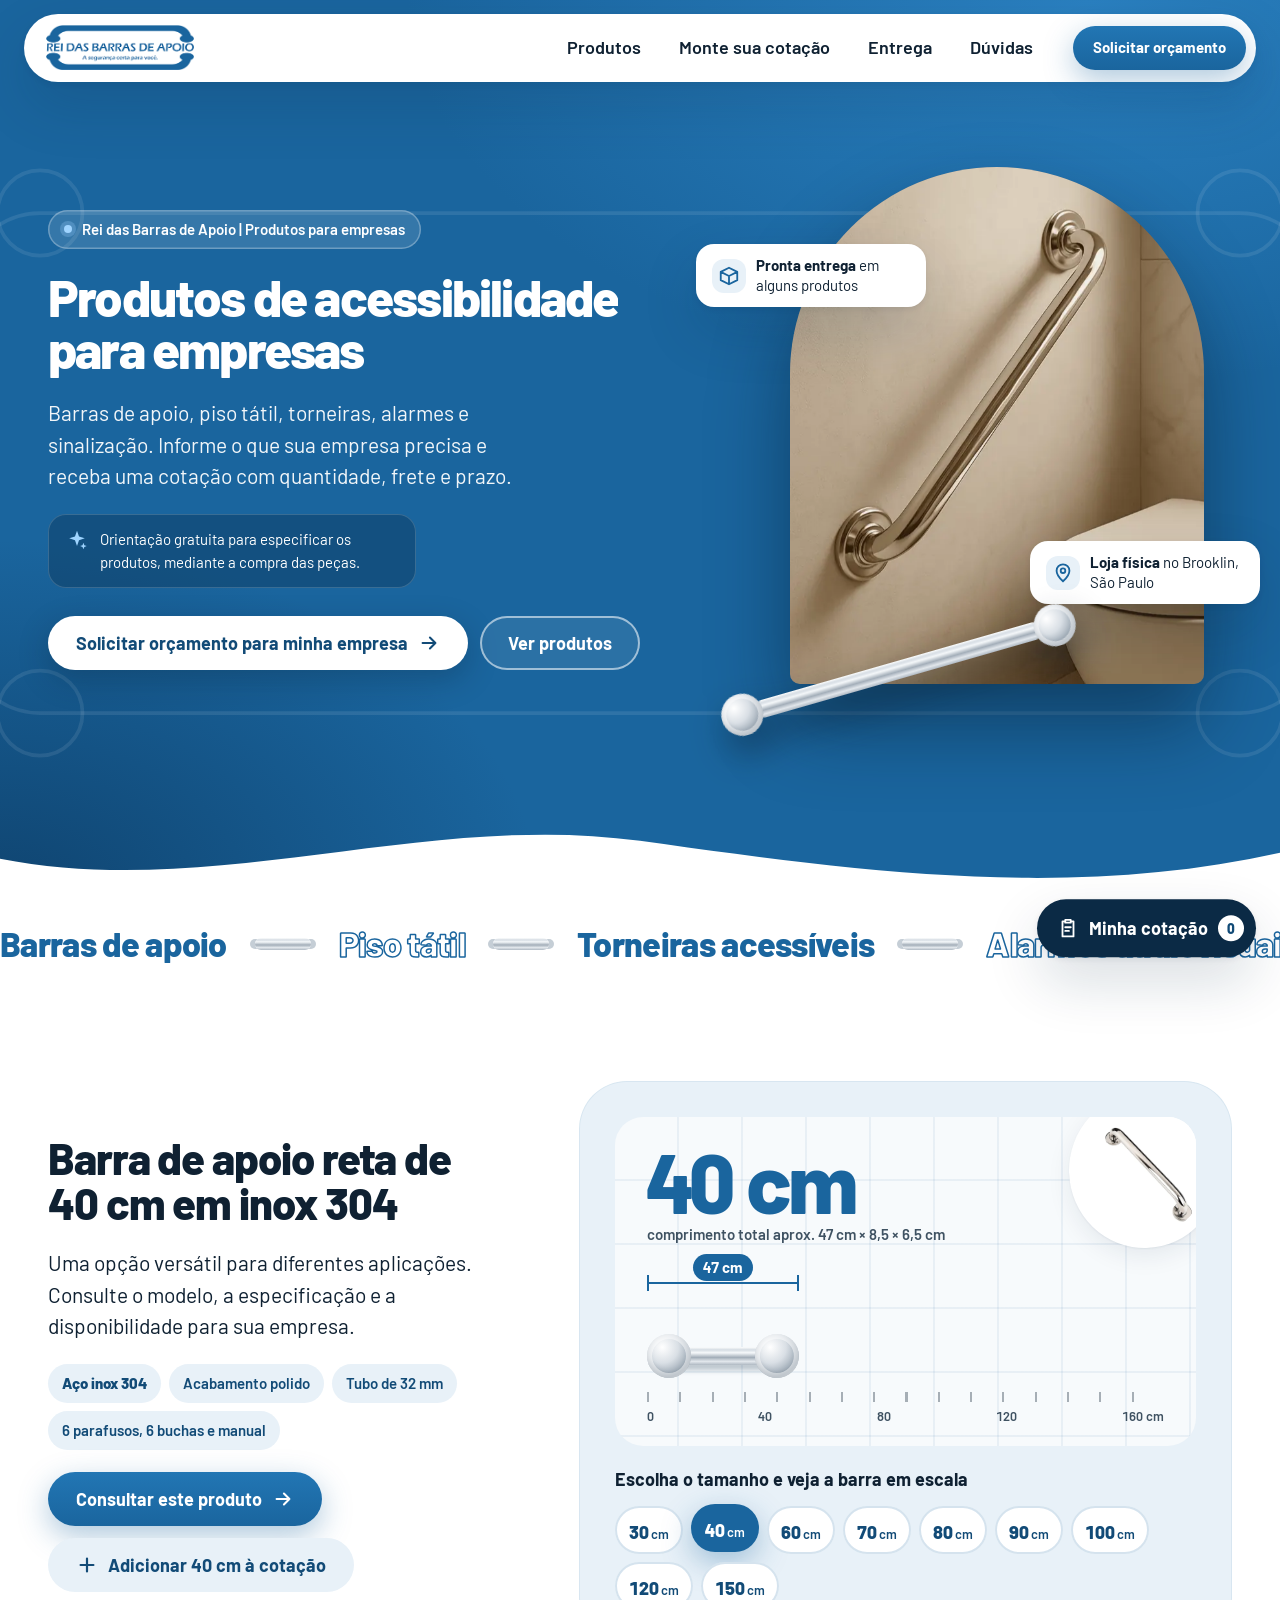
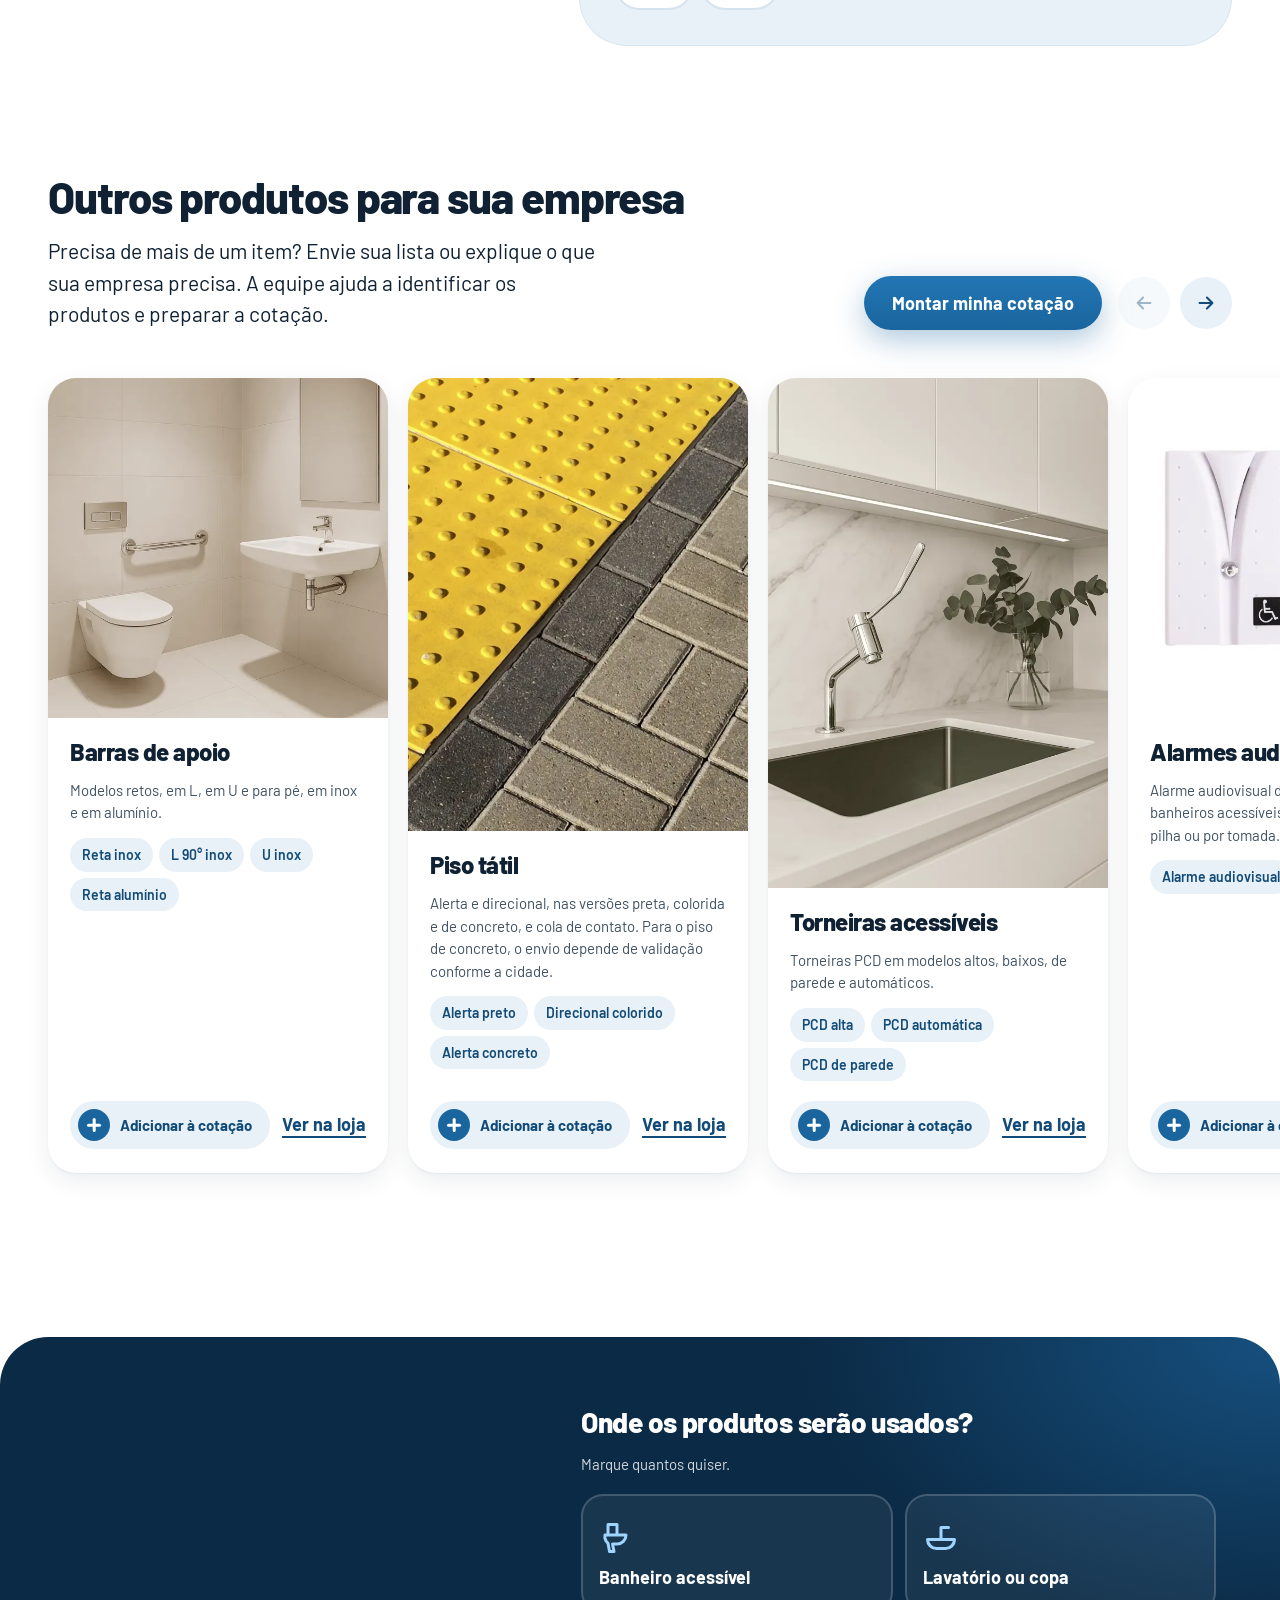
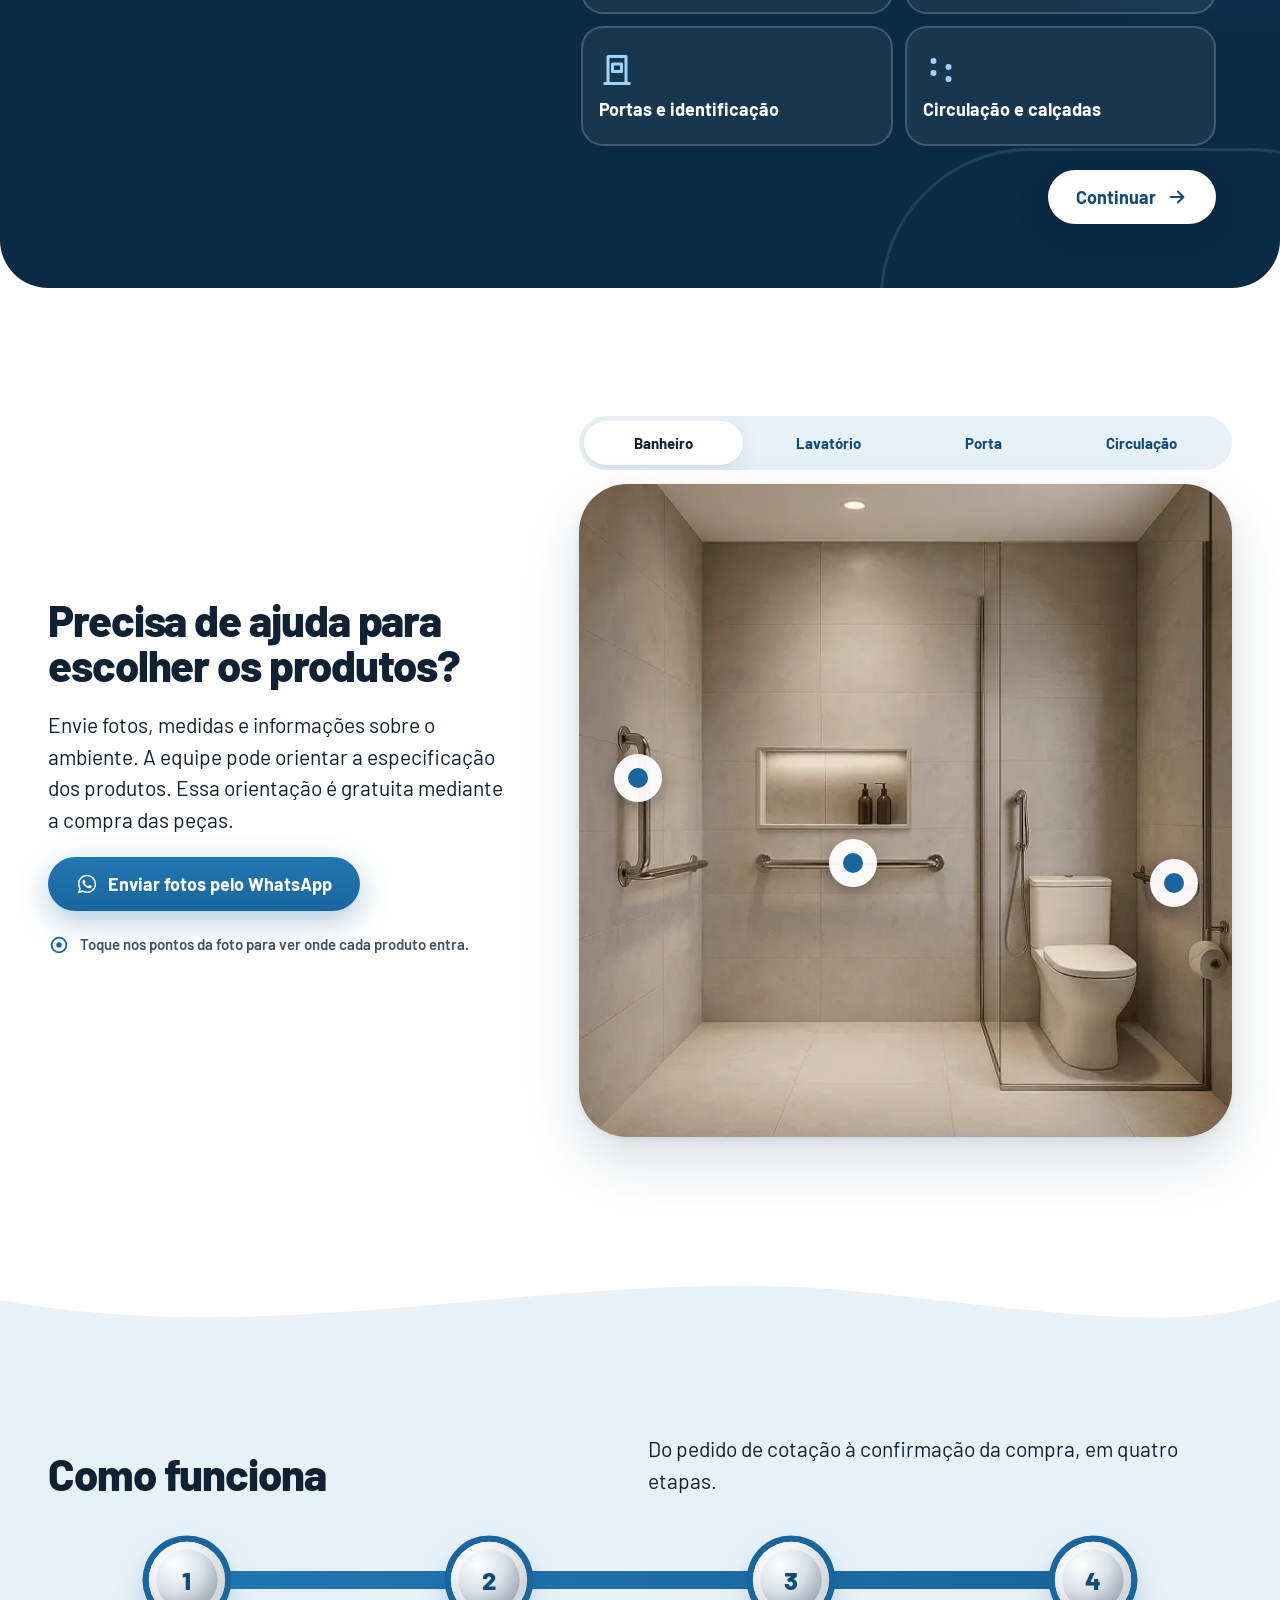
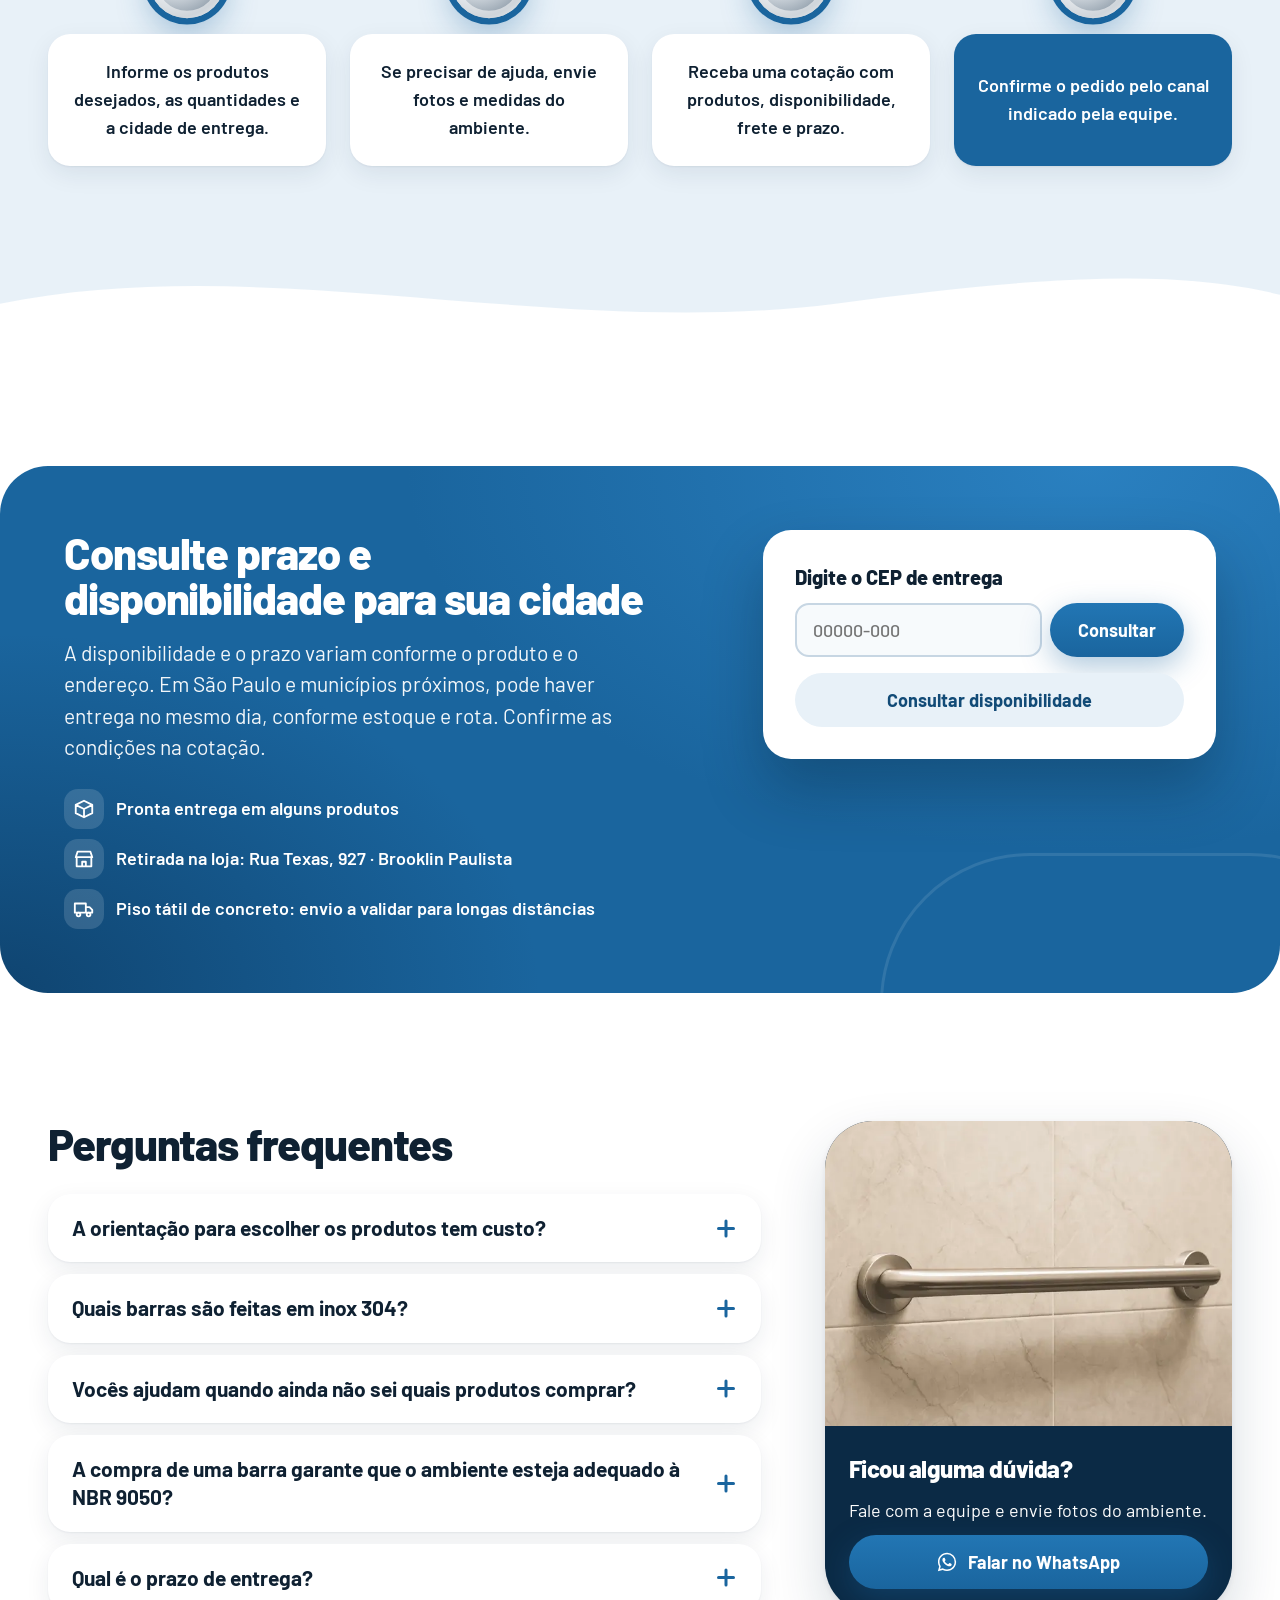
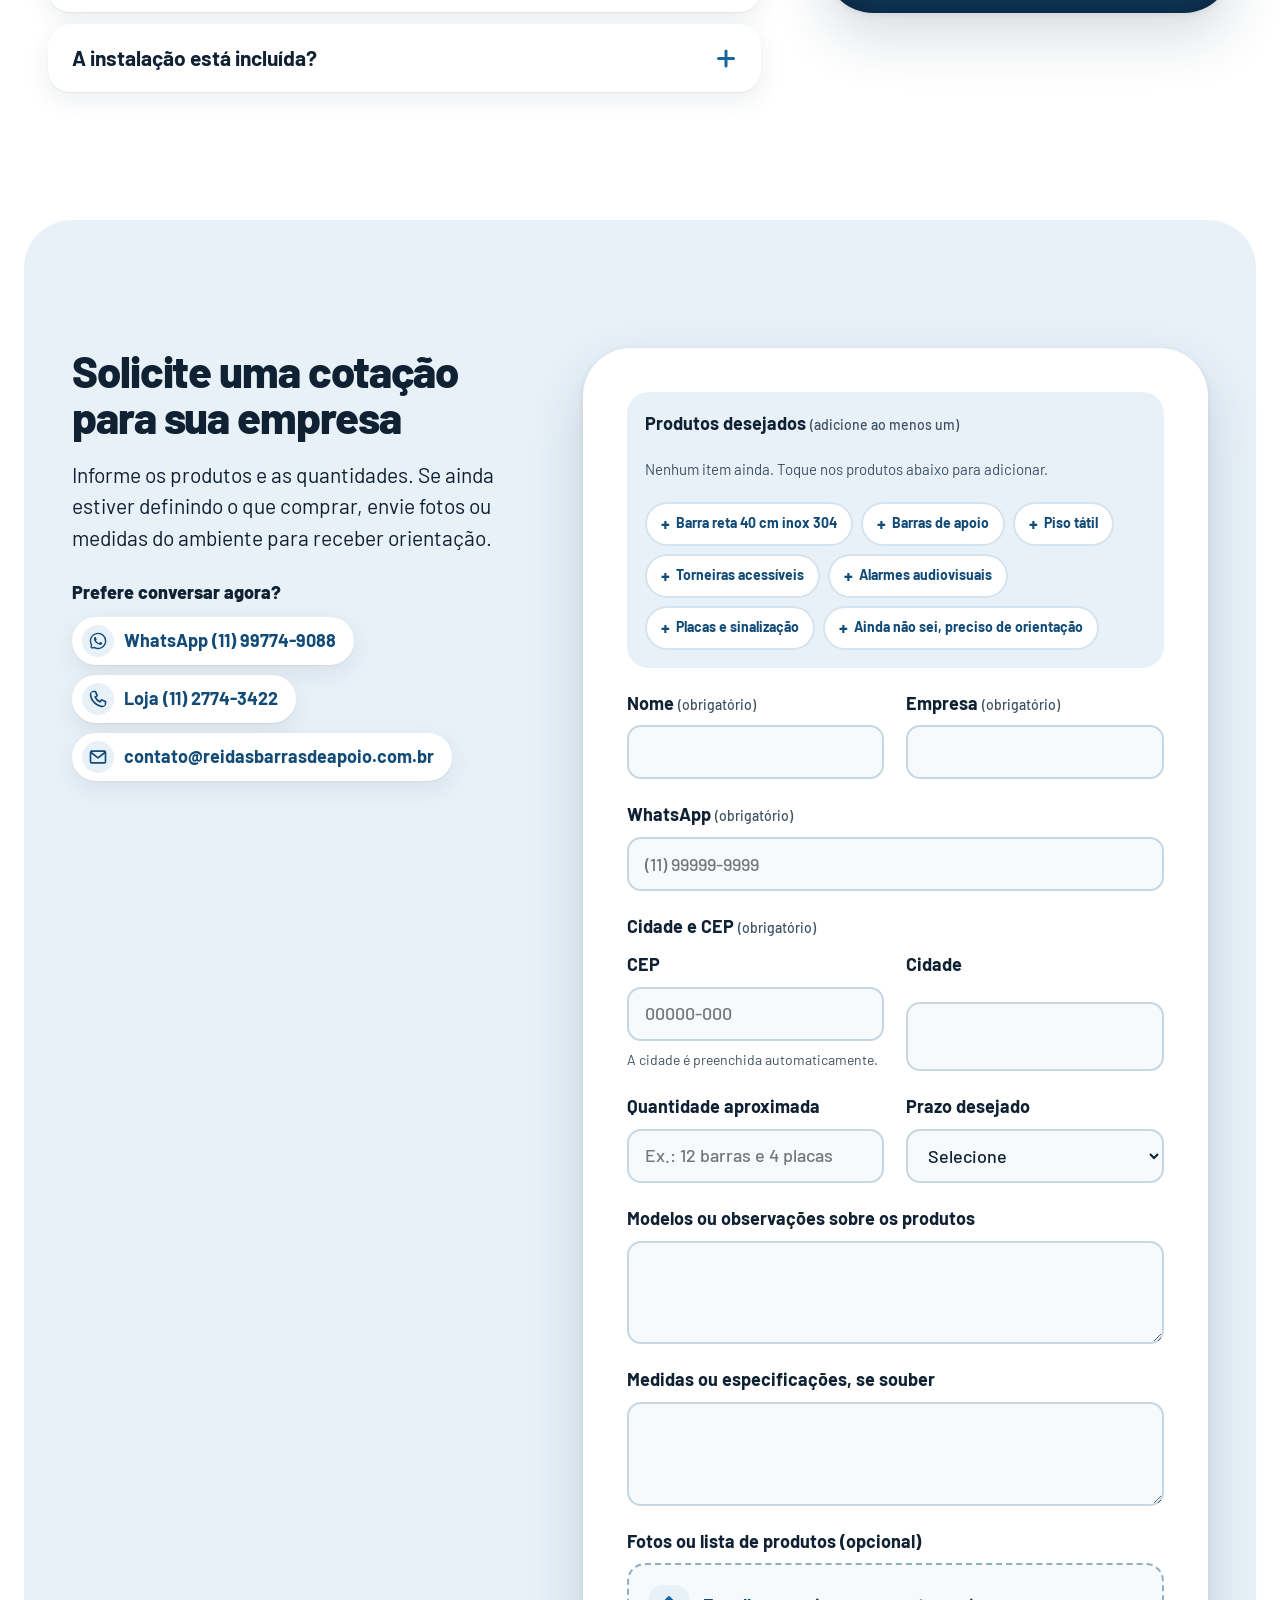
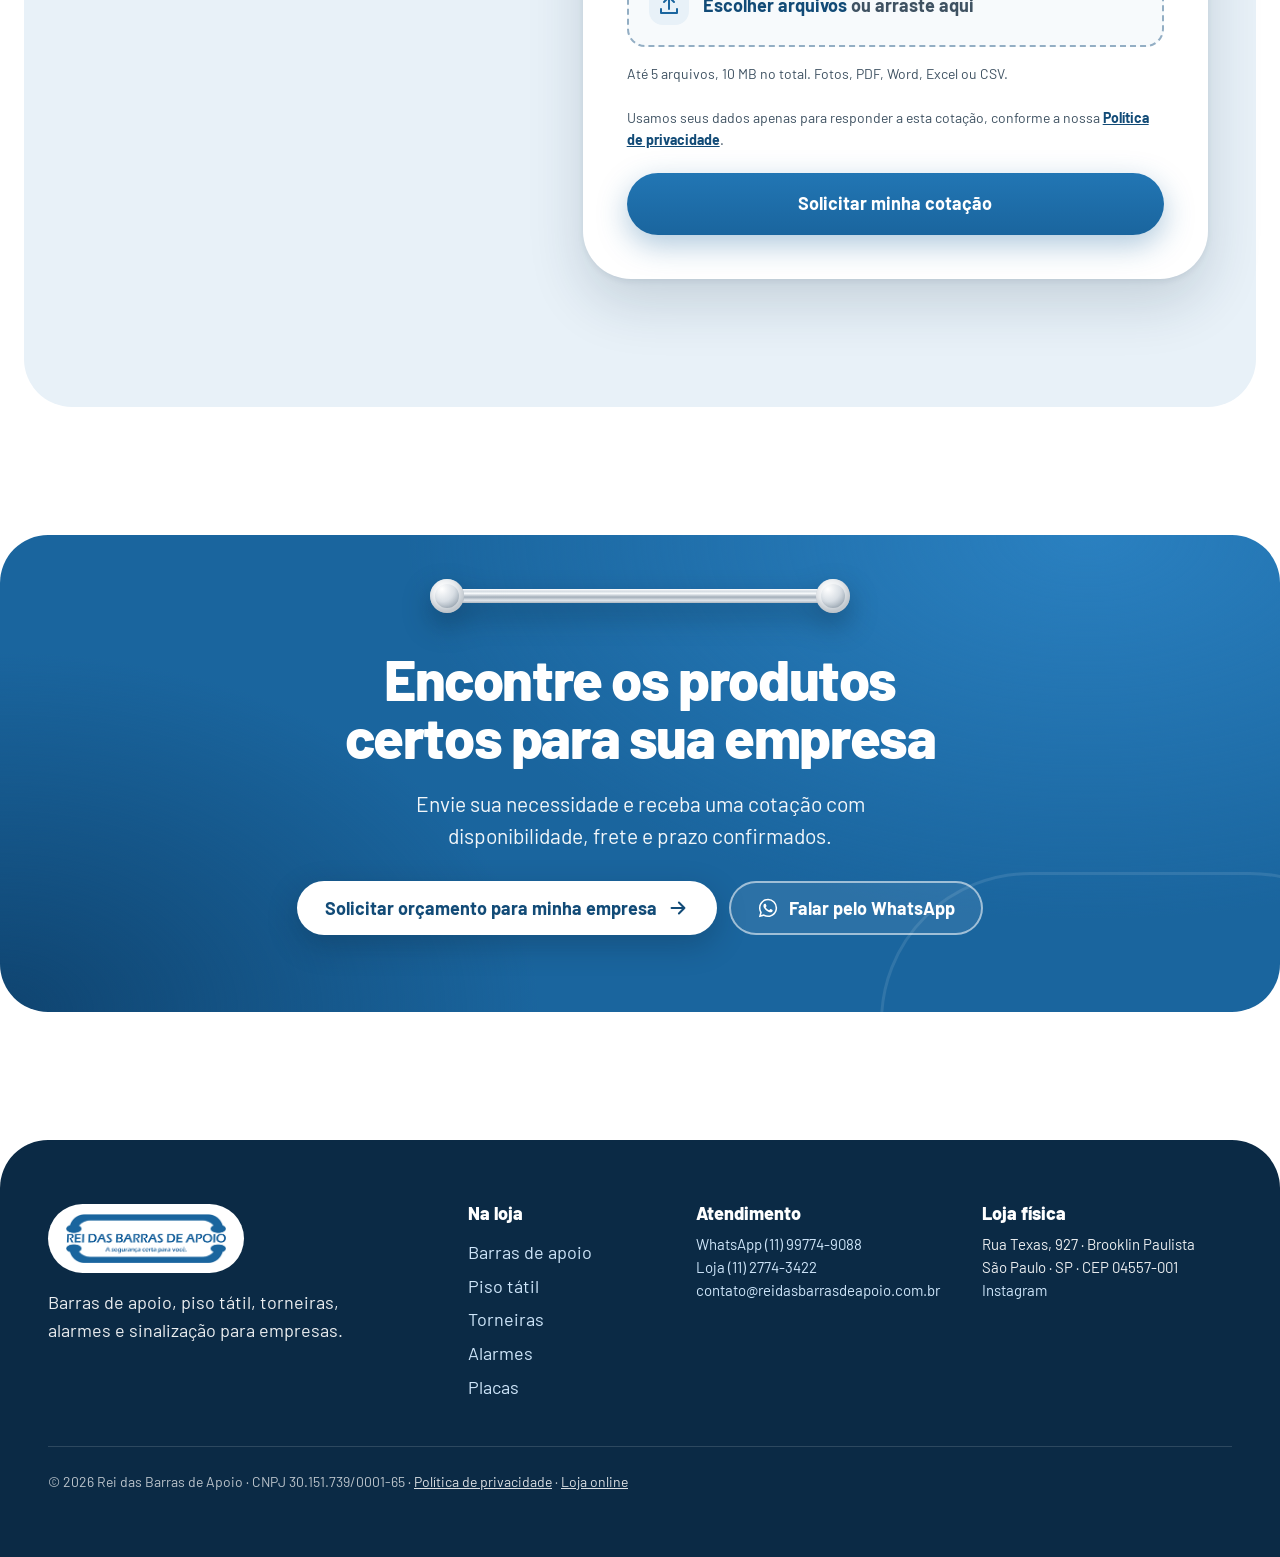
==== commit 271abf57: "LP Empresas v2: visual azul com curvas e inox, animações e interações Nova versão da landing page a " ====
--- a/index.html
+++ b/index.html
@@ -2,7 +2,7 @@
 <html lang="pt-BR">
 <head>
   <meta charset="utf-8">
-  <meta name="viewport" content="width=device-width, initial-scale=1">
+  <meta name="viewport" content="width=device-width, initial-scale=1, viewport-fit=cover">
   <title>Barras de apoio e produtos de acessibilidade para empresas | Rei das Barras</title>
   <meta name="description" content="Barras de apoio, piso tátil, torneiras, alarmes e sinalização. Solicite uma cotação para sua empresa com orientação na escolha dos produtos.">
   <meta property="og:type" content="website">
@@ -14,298 +14,463 @@
   <link rel="icon" href="assets/img/logo-rei-das-barras.png">
   <link rel="preconnect" href="https://fonts.googleapis.com">
   <link rel="preconnect" href="https://fonts.gstatic.com" crossorigin>
-  <link href="https://fonts.googleapis.com/css2?family=Barlow:wght@400;500;600;700&display=swap" rel="stylesheet">
-  <link rel="preload" as="image" href="assets/img/hero-barra-inox-banheiro.webp" imagesrcset="assets/img/hero-barra-inox-banheiro-640.webp 640w, assets/img/hero-barra-inox-banheiro.webp 1024w" imagesizes="(min-width: 960px) 42vw, 100vw">
+  <link href="https://fonts.googleapis.com/css2?family=Barlow:wght@400;500;600;700;800&display=swap" rel="stylesheet">
+  <link rel="preload" as="image" href="assets/img/hero-barra-inox-banheiro.webp" imagesrcset="assets/img/hero-barra-inox-banheiro-640.webp 640w, assets/img/hero-barra-inox-banheiro.webp 1024w" imagesizes="(min-width: 960px) 40vw, 80vw">
   <link rel="stylesheet" href="assets/css/styles.css">
   <script>document.documentElement.classList.add('js');setTimeout(function(){if(!window.__lpReady)document.documentElement.classList.remove('js')},4000)</script>
 </head>
 <body>
   <a class="skip-link" href="#conteudo">Pular para o conteúdo</a>
+  <div class="scroll-progress" aria-hidden="true"><span></span></div>
 
   <header class="site-header">
-    <div class="container header-row">
+    <div class="header-pill">
       <a class="header-logo" href="#topo" aria-label="Rei das Barras de Apoio, voltar ao início">
         <img src="assets/img/logo-rei-das-barras.png" alt="Rei das Barras de Apoio" width="332" height="101">
       </a>
       <nav class="header-nav" aria-label="Seções da página">
         <a href="#produtos">Produtos</a>
-        <a href="#como-funciona">Como funciona</a>
+        <a href="#assistente">Monte sua cotação</a>
         <a href="#entrega">Entrega</a>
         <a href="#duvidas">Dúvidas</a>
       </nav>
-      <a class="btn btn-primary btn-small" href="#cotacao" data-track="header_orcamento">Solicitar orçamento</a>
+      <a class="btn btn-primary btn-small header-cta" href="#cotacao" data-track="header_orcamento">Solicitar orçamento</a>
     </div>
   </header>
 
   <main id="conteudo">
 
-    <!-- Hero -->
+    <!-- HERO -->
     <section class="hero" id="topo" aria-labelledby="hero-title">
+      <svg class="hero-frame" viewBox="0 0 1200 520" aria-hidden="true" focusable="false">
+        <path d="M120 60 H1080 a60 60 0 0 1 60 60 V400 a60 60 0 0 1 -60 60 H120 a60 60 0 0 1 -60 -60 V120 a60 60 0 0 1 60 -60 Z" />
+        <circle cx="120" cy="60" r="34" /><circle cx="1080" cy="60" r="34" /><circle cx="120" cy="460" r="34" /><circle cx="1080" cy="460" r="34" />
+      </svg>
+
       <div class="container hero-grid">
         <div class="hero-copy">
-          <p class="hero-id rise">Rei das Barras de Apoio | Produtos para empresas</p>
-          <h1 id="hero-title" class="rise">Produtos de acessibilidade para empresas</h1>
+          <p class="hero-id rise"><span class="dot" aria-hidden="true"></span>Rei das Barras de Apoio | Produtos para empresas</p>
+          <h1 id="hero-title" class="hero-title">
+            <span class="line"><span>Produtos de acessibilidade</span></span>
+            <span class="line"><span>para empresas</span></span>
+          </h1>
           <p class="hero-lead rise">Barras de apoio, piso tátil, torneiras, alarmes e sinalização. Informe o que sua empresa precisa e receba uma cotação com quantidade, frete e prazo.</p>
-          <p class="hero-note rise">Orientação gratuita para especificar os produtos, mediante a compra das peças.</p>
+          <p class="hero-note rise">
+            <svg class="icon" aria-hidden="true"><use href="#i-spark"/></svg>
+            Orientação gratuita para especificar os produtos, mediante a compra das peças.
+          </p>
           <div class="hero-actions rise">
-            <a class="btn btn-primary" href="#cotacao" data-track="hero_orcamento">Solicitar orçamento para minha empresa</a>
-            <a class="btn btn-quiet" href="#produtos" data-track="hero_ver_produtos">Ver produtos</a>
-          </div>
-        </div>
-        <figure class="hero-stage rise" aria-label="Barras de apoio em inox instaladas em banheiros">
-          <div class="hero-slides" data-crossfade>
-            <img class="is-active" src="assets/img/hero-barra-inox-banheiro.webp" srcset="assets/img/hero-barra-inox-banheiro-640.webp 640w, assets/img/hero-barra-inox-banheiro.webp 1024w" sizes="(min-width: 960px) 42vw, 100vw" width="1024" height="1536" alt="Barra de apoio reta em inox instalada na parede ao lado do vaso sanitário" fetchpriority="high">
-            <img src="assets/img/hero-banheiro-chuveiro.webp" srcset="assets/img/hero-banheiro-chuveiro-640.webp 640w, assets/img/hero-banheiro-chuveiro.webp 1024w" sizes="(min-width: 960px) 42vw, 100vw" width="1024" height="1536" alt="Banheiro com barras de apoio em inox junto ao chuveiro e ao vaso sanitário" loading="lazy">
-          </div>
-          <figcaption class="hero-bar">
-            <span>Loja física: Rua Texas, 927 · Brooklin, São Paulo</span>
-            <a href="https://wa.me/5511997749088?text=Ol%C3%A1!%20Quero%20solicitar%20um%20or%C3%A7amento%20para%20minha%20empresa." data-track="hero_whatsapp" data-channel="whatsapp" target="_blank" rel="noopener">WhatsApp (11) 99774-9088</a>
-          </figcaption>
-        </figure>
-      </div>
-    </section>
-
-    <!-- Produto em destaque -->
+            <a class="btn btn-white btn-shine" href="#cotacao" data-track="hero_orcamento">Solicitar orçamento para minha empresa <svg class="icon" aria-hidden="true"><use href="#i-arrow"/></svg></a>
+            <a class="btn btn-ghost" href="#produtos" data-track="hero_ver_produtos">Ver produtos</a>
+          </div>
+        </div>
+
+        <div class="hero-visual" data-parallax-root>
+          <figure class="hero-arch rise-scale" aria-label="Barras de apoio em inox instaladas em banheiros">
+            <div class="hero-slides" data-crossfade>
+              <img class="is-active" src="assets/img/hero-barra-inox-banheiro.webp" srcset="assets/img/hero-barra-inox-banheiro-640.webp 640w, assets/img/hero-barra-inox-banheiro.webp 1024w" sizes="(min-width: 960px) 40vw, 80vw" width="1024" height="1536" alt="Barra de apoio reta em inox instalada na parede ao lado do vaso sanitário" fetchpriority="high">
+              <img src="assets/img/hero-banheiro-chuveiro.webp" srcset="assets/img/hero-banheiro-chuveiro-640.webp 640w, assets/img/hero-banheiro-chuveiro.webp 1024w" sizes="(min-width: 960px) 40vw, 80vw" width="1024" height="1536" alt="Banheiro com barras de apoio em inox junto ao chuveiro e ao vaso sanitário" loading="lazy">
+            </div>
+          </figure>
+          <div class="float-chip chip-a" data-depth="18">
+            <svg class="icon" aria-hidden="true"><use href="#i-box"/></svg>
+            <span><strong>Pronta entrega</strong> em alguns produtos</span>
+          </div>
+          <div class="float-chip chip-b" data-depth="-14">
+            <svg class="icon" aria-hidden="true"><use href="#i-pin"/></svg>
+            <span><strong>Loja física</strong> no Brooklin, São Paulo</span>
+          </div>
+          <div class="float-bar" data-depth="26" aria-hidden="true"><span class="flange"></span><span class="tube"></span><span class="flange"></span></div>
+        </div>
+      </div>
+
+      <svg class="wave wave-bottom" viewBox="0 0 1440 120" preserveAspectRatio="none" aria-hidden="true" focusable="false"><path d="M0 64 C240 120 480 0 720 40 C960 80 1200 120 1440 56 V120 H0 Z"/></svg>
+    </section>
+
+    <!-- Faixa animada -->
+    <div class="marquee" aria-hidden="true">
+      <div class="marquee-track">
+        <span>Barras de apoio</span><i></i><span>Piso tátil</span><i></i><span>Torneiras acessíveis</span><i></i><span>Alarmes audiovisuais</span><i></i><span>Placas e sinalização</span><i></i>
+        <span>Barras de apoio</span><i></i><span>Piso tátil</span><i></i><span>Torneiras acessíveis</span><i></i><span>Alarmes audiovisuais</span><i></i><span>Placas e sinalização</span><i></i>
+      </div>
+    </div>
+
+    <!-- PRODUTO EM DESTAQUE + seletor de tamanho -->
     <section class="featured" id="destaque" aria-labelledby="featured-title">
       <div class="container featured-grid">
-        <div class="featured-plate reveal">
-          <img src="assets/img/barra-reta-inox-40cm.webp" srcset="assets/img/barra-reta-inox-40cm-640.webp 640w, assets/img/barra-reta-inox-40cm.webp 992w" sizes="(min-width: 960px) 44vw, 100vw" width="992" height="1024" alt="Barra de apoio reta de 40 cm em inox polido, com as duas bases de fixação" loading="lazy">
-        </div>
         <div class="featured-copy">
-          <div class="featured-body">
-            <h2 id="featured-title" class="reveal">Barra de apoio reta de 40&nbsp;cm em inox&nbsp;304</h2>
-            <p class="reveal">Uma opção versátil para diferentes aplicações. Consulte o modelo, a especificação e a disponibilidade para sua empresa.</p>
-            <dl class="spec reveal">
-              <div><dt>Material</dt><dd>Aço inox 304</dd></div>
-              <div><dt>Acabamento</dt><dd>Polido</dd></div>
-              <div><dt>Diâmetro do tubo</dt><dd>32 mm</dd></div>
-              <div><dt>Dimensões aproximadas</dt><dd>47 × 8,5 × 6,5 cm</dd></div>
-              <div><dt>Acompanha</dt><dd>Parafusos, buchas e manual</dd></div>
-            </dl>
-            <p class="featured-sizes reveal">Também disponível em 30, 60, 70, 80, 90, 100, 120 e 150&nbsp;cm.</p>
-          </div>
+          <h2 id="featured-title" class="reveal">Barra de apoio reta de 40&nbsp;cm em inox&nbsp;304</h2>
+          <p class="lead reveal">Uma opção versátil para diferentes aplicações. Consulte o modelo, a especificação e a disponibilidade para sua empresa.</p>
+          <ul class="spec-chips reveal" aria-label="Especificação">
+            <li><strong>Aço inox 304</strong></li>
+            <li>Acabamento polido</li>
+            <li>Tubo de 32 mm</li>
+            <li>6 parafusos, 6 buchas e manual</li>
+          </ul>
           <div class="featured-actions reveal">
-            <a class="cell cell-primary" href="https://www.reidasbarrasdeapoio.com.br/produtos/barra-reta-tradicional-inox/?variant=317879686" data-track="destaque_consultar_produto" data-product-id="81819548" data-variant-id="317879686">Consultar este produto</a>
-            <button class="cell cell-tone" type="button" data-quote-toggle="Barra reta 40 cm inox 304" aria-pressed="false">
-              <span class="when-off">Adicionar à cotação</span><span class="when-on">Na sua cotação</span>
+            <a class="btn btn-primary btn-shine" data-size-link href="https://www.reidasbarrasdeapoio.com.br/produtos/barra-reta-tradicional-inox/?variant=317879686" data-track="destaque_consultar_produto" data-product-id="81819548" data-variant-id="317879686">Consultar este produto <svg class="icon" aria-hidden="true"><use href="#i-arrow"/></svg></a>
+            <button class="btn btn-soft" type="button" data-add-size>
+              <svg class="icon" aria-hidden="true"><use href="#i-plus"/></svg>
+              <span data-add-size-label>Adicionar 40 cm à cotação</span>
             </button>
           </div>
         </div>
-      </div>
-    </section>
-
-    <!-- Categorias -->
+
+        <div class="sizer reveal" data-sizer>
+          <div class="sizer-wall">
+            <img class="sizer-photo" src="assets/img/barra-reta-inox-40cm-640.webp" width="640" height="661" alt="Barra de apoio reta tradicional em inox polido" loading="lazy">
+            <p class="sizer-readout" aria-live="polite">
+              <span class="sizer-size"><span data-size-num>40</span> cm</span>
+              <span class="sizer-total">comprimento total aprox. <span data-total-num>47</span> cm × 8,5 × 6,5 cm</span>
+            </p>
+            <div class="sizer-stage">
+              <div class="sizer-track" data-track-el>
+                <div class="sizer-dim" data-dim aria-hidden="true"><span data-dim-label>47 cm</span></div>
+                <div class="bar3d" aria-hidden="true">
+                  <span class="flange flange-l"></span>
+                  <span class="tube" data-tube></span>
+                  <span class="flange flange-r" data-flange-r></span>
+                </div>
+              </div>
+              <div class="ruler" aria-hidden="true"><span>0</span><span>40</span><span>80</span><span>120</span><span>160 cm</span></div>
+            </div>
+          </div>
+          <fieldset class="size-picker">
+            <legend>Escolha o tamanho e veja a barra em escala</legend>
+            <div class="size-options">
+              <label><input type="radio" name="tamanho" value="30" data-variant="317879685"><span>30</span></label>
+              <label><input type="radio" name="tamanho" value="40" data-variant="317879686" checked><span>40</span></label>
+              <label><input type="radio" name="tamanho" value="60" data-variant="317879687"><span>60</span></label>
+              <label><input type="radio" name="tamanho" value="70" data-variant="317879689"><span>70</span></label>
+              <label><input type="radio" name="tamanho" value="80" data-variant="317879690"><span>80</span></label>
+              <label><input type="radio" name="tamanho" value="90" data-variant="1523175228"><span>90</span></label>
+              <label><input type="radio" name="tamanho" value="100" data-variant="1523175229"><span>100</span></label>
+              <label><input type="radio" name="tamanho" value="120" data-variant="1523175230"><span>120</span></label>
+              <label><input type="radio" name="tamanho" value="150" data-variant="1523175233"><span>150</span></label>
+            </div>
+          </fieldset>
+        </div>
+      </div>
+    </section>
+
+    <!-- CATEGORIAS -->
     <section class="catalog" id="produtos" aria-labelledby="catalog-title">
-      <div class="container catalog-grid">
-        <div class="catalog-intro">
-          <h2 id="catalog-title" class="reveal">Outros produtos para sua empresa</h2>
-          <p class="reveal">Precisa de mais de um item? Envie sua lista ou explique o que sua empresa precisa. A equipe ajuda a identificar os produtos e preparar a cotação.</p>
-          <a class="btn btn-primary reveal" href="#cotacao" data-track="categorias_montar_cotacao">Montar minha cotação<span class="quote-count" data-quote-count hidden></span></a>
-        </div>
-
-        <div class="catalog-list">
-          <details class="cat reveal" open>
-            <summary><span>Barras de apoio</span><span class="cat-plus" aria-hidden="true"></span></summary>
-            <div class="cat-panel">
-              <img src="assets/img/cat-barras-de-apoio-640.webp" width="640" height="640" alt="Banheiro acessível com barra de apoio ao lado do vaso sanitário" loading="lazy">
-              <div class="cat-text">
-                <p>Modelos retos, em L, em U e para pé, em inox e em alumínio.</p>
-                <ul>
-                  <li><a href="https://www.reidasbarrasdeapoio.com.br/produtos/barra-reta-tradicional-inox/" data-track="categoria_produto">Barra reta tradicional inox</a></li>
-                  <li><a href="https://www.reidasbarrasdeapoio.com.br/produtos/barra-l-90-tradicional-inox-5pb2r/" data-track="categoria_produto">Barra L 90° tradicional inox</a></li>
-                  <li><a href="https://www.reidasbarrasdeapoio.com.br/produtos/barra-u-tradicional-inox/" data-track="categoria_produto">Barra U tradicional inox</a></li>
-                  <li><a href="https://www.reidasbarrasdeapoio.com.br/produtos/barra-reta-tradicional-aluminio-branca/" data-track="categoria_produto">Barra reta tradicional alumínio</a></li>
-                </ul>
-                <div class="cat-actions">
-                  <button class="btn btn-tone" type="button" data-quote-toggle="Barras de apoio (outros modelos)" aria-pressed="false"><span class="when-off">Adicionar à cotação</span><span class="when-on">Na sua cotação</span></button>
-                  <a class="link" href="https://www.reidasbarrasdeapoio.com.br/barras/" data-track="categoria_ver_loja">Ver todas as barras</a>
-                </div>
-              </div>
-            </div>
-          </details>
-
-          <details class="cat reveal">
-            <summary><span>Piso tátil</span><span class="cat-plus" aria-hidden="true"></span></summary>
-            <div class="cat-panel">
-              <img src="assets/img/cat-piso-tatil-640.webp" width="640" height="853" alt="Piso tátil de alerta amarelo instalado junto a uma calçada" loading="lazy">
-              <div class="cat-text">
-                <p>Piso tátil de alerta e direcional, em versões preta, colorida e de concreto, e cola de contato para fixação. Para o piso de concreto, o envio depende de validação conforme a cidade de entrega.</p>
-                <ul>
-                  <li><a href="https://www.reidasbarrasdeapoio.com.br/produtos/piso-tatil-alerta-preto/" data-track="categoria_produto">Piso tátil alerta preto</a></li>
-                  <li><a href="https://www.reidasbarrasdeapoio.com.br/produtos/piso-tatil-direcional-colorido/" data-track="categoria_produto">Piso tátil direcional colorido</a></li>
-                  <li><a href="https://www.reidasbarrasdeapoio.com.br/produtos/piso-tatil-alerta-concreto/" data-track="categoria_produto">Piso tátil alerta concreto</a></li>
-                </ul>
-                <div class="cat-actions">
-                  <button class="btn btn-tone" type="button" data-quote-toggle="Piso tátil" aria-pressed="false"><span class="when-off">Adicionar à cotação</span><span class="when-on">Na sua cotação</span></button>
-                  <a class="link" href="https://www.reidasbarrasdeapoio.com.br/piso-tatil/" data-track="categoria_ver_loja">Ver todo o piso tátil</a>
-                </div>
-              </div>
-            </div>
-          </details>
-
-          <details class="cat reveal">
-            <summary><span>Torneiras acessíveis</span><span class="cat-plus" aria-hidden="true"></span></summary>
-            <div class="cat-panel">
-              <img src="assets/img/cat-torneiras-640.webp" width="640" height="960" alt="Torneira PCD alta com alavanca longa sobre uma cuba" loading="lazy">
-              <div class="cat-text">
-                <p>Torneiras PCD em modelos altos, baixos, de parede e automáticos.</p>
-                <ul>
-                  <li><a href="https://www.reidasbarrasdeapoio.com.br/produtos/torneira-pcd-alta/" data-track="categoria_produto">Torneira PCD alta</a></li>
-                  <li><a href="https://www.reidasbarrasdeapoio.com.br/produtos/torneira-pcd-automatica/" data-track="categoria_produto">Torneira PCD automática</a></li>
-                  <li><a href="https://www.reidasbarrasdeapoio.com.br/produtos/torneira-pcd-parede/" data-track="categoria_produto">Torneira PCD de parede</a></li>
-                </ul>
-                <div class="cat-actions">
-                  <button class="btn btn-tone" type="button" data-quote-toggle="Torneiras acessíveis" aria-pressed="false"><span class="when-off">Adicionar à cotação</span><span class="when-on">Na sua cotação</span></button>
-                  <a class="link" href="https://www.reidasbarrasdeapoio.com.br/torneiras/" data-track="categoria_ver_loja">Ver todas as torneiras</a>
-                </div>
-              </div>
-            </div>
-          </details>
-
-          <details class="cat reveal">
-            <summary><span>Alarmes audiovisuais</span><span class="cat-plus" aria-hidden="true"></span></summary>
-            <div class="cat-panel">
-              <img src="assets/img/cat-alarme-audiovisual-640.webp" width="640" height="640" alt="Alarme audiovisual com acionador de emergência e sinalizador vermelho" loading="lazy">
-              <div class="cat-text">
-                <p>Alarme audiovisual de emergência para banheiros acessíveis, com alimentação por pilha ou por tomada.</p>
-                <ul>
-                  <li><a href="https://www.reidasbarrasdeapoio.com.br/produtos/alarme-audiovisual/" data-track="categoria_produto">Alarme audiovisual</a></li>
-                </ul>
-                <div class="cat-actions">
-                  <button class="btn btn-tone" type="button" data-quote-toggle="Alarmes audiovisuais" aria-pressed="false"><span class="when-off">Adicionar à cotação</span><span class="when-on">Na sua cotação</span></button>
-                  <a class="link" href="https://www.reidasbarrasdeapoio.com.br/alarme/" data-track="categoria_ver_loja">Ver na loja</a>
-                </div>
-              </div>
-            </div>
-          </details>
-
-          <details class="cat reveal">
-            <summary><span>Placas e sinalização</span><span class="cat-plus" aria-hidden="true"></span></summary>
-            <div class="cat-panel">
-              <img src="assets/img/cat-placas-640.webp" width="640" height="640" alt="Placa azul com o símbolo de acessibilidade fixada em uma porta de madeira" loading="lazy">
-              <div class="cat-text">
-                <p>Placas de identificação para banheiros: acessível, cadeirante, feminino, masculino e unissex.</p>
-                <ul>
-                  <li><a href="https://www.reidasbarrasdeapoio.com.br/produtos/placa-para-banheiro-cadeirante/" data-track="categoria_produto">Placa para banheiro cadeirante</a></li>
-                  <li><a href="https://www.reidasbarrasdeapoio.com.br/produtos/placa-para-banheiro-unissex/" data-track="categoria_produto">Placa para banheiro unissex</a></li>
-                </ul>
-                <div class="cat-actions">
-                  <button class="btn btn-tone" type="button" data-quote-toggle="Placas e sinalização" aria-pressed="false"><span class="when-off">Adicionar à cotação</span><span class="when-on">Na sua cotação</span></button>
-                  <a class="link" href="https://www.reidasbarrasdeapoio.com.br/placas/" data-track="categoria_ver_loja">Ver todas as placas</a>
-                </div>
-              </div>
-            </div>
-          </details>
-        </div>
-      </div>
-    </section>
-
-    <!-- Orientação de compra -->
+      <div class="container">
+        <div class="catalog-head">
+          <div>
+            <h2 id="catalog-title" class="reveal">Outros produtos para sua empresa</h2>
+            <p class="lead reveal">Precisa de mais de um item? Envie sua lista ou explique o que sua empresa precisa. A equipe ajuda a identificar os produtos e preparar a cotação.</p>
+          </div>
+          <div class="catalog-tools reveal">
+            <a class="btn btn-primary" href="#assistente" data-track="categorias_montar_cotacao">Montar minha cotação</a>
+            <div class="carousel-arrows">
+              <button class="round-btn" type="button" data-carousel-prev aria-label="Produtos anteriores"><svg class="icon" aria-hidden="true"><use href="#i-arrow"/></svg></button>
+              <button class="round-btn" type="button" data-carousel-next aria-label="Próximos produtos"><svg class="icon" aria-hidden="true"><use href="#i-arrow"/></svg></button>
+            </div>
+          </div>
+        </div>
+      </div>
+
+      <ul class="cards" data-carousel>
+        <li class="card reveal">
+          <div class="card-media"><img src="assets/img/cat-barras-de-apoio-640.webp" width="640" height="640" alt="Banheiro acessível com barra de apoio ao lado do vaso sanitário" loading="lazy"></div>
+          <div class="card-body">
+            <h3>Barras de apoio</h3>
+            <p>Modelos retos, em L, em U e para pé, em inox e em alumínio.</p>
+            <ul class="card-links">
+              <li><a href="https://www.reidasbarrasdeapoio.com.br/produtos/barra-reta-tradicional-inox/" data-track="categoria_produto">Reta inox</a></li>
+              <li><a href="https://www.reidasbarrasdeapoio.com.br/produtos/barra-l-90-tradicional-inox-5pb2r/" data-track="categoria_produto">L 90° inox</a></li>
+              <li><a href="https://www.reidasbarrasdeapoio.com.br/produtos/barra-u-tradicional-inox/" data-track="categoria_produto">U inox</a></li>
+              <li><a href="https://www.reidasbarrasdeapoio.com.br/produtos/barra-reta-tradicional-aluminio-branca/" data-track="categoria_produto">Reta alumínio</a></li>
+            </ul>
+            <div class="card-actions">
+              <button class="add-btn" type="button" data-quote-toggle="Barras de apoio" aria-pressed="false"><span class="add-ico" aria-hidden="true"></span><span class="when-off">Adicionar à cotação</span><span class="when-on">Na sua cotação</span></button>
+              <a class="link" href="https://www.reidasbarrasdeapoio.com.br/barras/" data-track="categoria_ver_loja">Ver na loja</a>
+            </div>
+          </div>
+        </li>
+        <li class="card reveal">
+          <div class="card-media"><img src="assets/img/cat-piso-tatil-640.webp" width="640" height="853" alt="Piso tátil de alerta amarelo instalado junto a uma calçada" loading="lazy"></div>
+          <div class="card-body">
+            <h3>Piso tátil</h3>
+            <p>Alerta e direcional, nas versões preta, colorida e de concreto, e cola de contato. Para o piso de concreto, o envio depende de validação conforme a cidade.</p>
+            <ul class="card-links">
+              <li><a href="https://www.reidasbarrasdeapoio.com.br/produtos/piso-tatil-alerta-preto/" data-track="categoria_produto">Alerta preto</a></li>
+              <li><a href="https://www.reidasbarrasdeapoio.com.br/produtos/piso-tatil-direcional-colorido/" data-track="categoria_produto">Direcional colorido</a></li>
+              <li><a href="https://www.reidasbarrasdeapoio.com.br/produtos/piso-tatil-alerta-concreto/" data-track="categoria_produto">Alerta concreto</a></li>
+            </ul>
+            <div class="card-actions">
+              <button class="add-btn" type="button" data-quote-toggle="Piso tátil" aria-pressed="false"><span class="add-ico" aria-hidden="true"></span><span class="when-off">Adicionar à cotação</span><span class="when-on">Na sua cotação</span></button>
+              <a class="link" href="https://www.reidasbarrasdeapoio.com.br/piso-tatil/" data-track="categoria_ver_loja">Ver na loja</a>
+            </div>
+          </div>
+        </li>
+        <li class="card reveal">
+          <div class="card-media"><img src="assets/img/cat-torneiras-640.webp" width="640" height="960" alt="Torneira PCD alta com alavanca longa sobre uma cuba" loading="lazy"></div>
+          <div class="card-body">
+            <h3>Torneiras acessíveis</h3>
+            <p>Torneiras PCD em modelos altos, baixos, de parede e automáticos.</p>
+            <ul class="card-links">
+              <li><a href="https://www.reidasbarrasdeapoio.com.br/produtos/torneira-pcd-alta/" data-track="categoria_produto">PCD alta</a></li>
+              <li><a href="https://www.reidasbarrasdeapoio.com.br/produtos/torneira-pcd-automatica/" data-track="categoria_produto">PCD automática</a></li>
+              <li><a href="https://www.reidasbarrasdeapoio.com.br/produtos/torneira-pcd-parede/" data-track="categoria_produto">PCD de parede</a></li>
+            </ul>
+            <div class="card-actions">
+              <button class="add-btn" type="button" data-quote-toggle="Torneiras acessíveis" aria-pressed="false"><span class="add-ico" aria-hidden="true"></span><span class="when-off">Adicionar à cotação</span><span class="when-on">Na sua cotação</span></button>
+              <a class="link" href="https://www.reidasbarrasdeapoio.com.br/torneiras/" data-track="categoria_ver_loja">Ver na loja</a>
+            </div>
+          </div>
+        </li>
+        <li class="card reveal">
+          <div class="card-media"><img src="assets/img/cat-alarme-audiovisual-640.webp" width="640" height="640" alt="Alarme audiovisual com acionador de emergência e sinalizador vermelho" loading="lazy"></div>
+          <div class="card-body">
+            <h3>Alarmes audiovisuais</h3>
+            <p>Alarme audiovisual de emergência para banheiros acessíveis, com alimentação por pilha ou por tomada.</p>
+            <ul class="card-links">
+              <li><a href="https://www.reidasbarrasdeapoio.com.br/produtos/alarme-audiovisual/" data-track="categoria_produto">Alarme audiovisual</a></li>
+            </ul>
+            <div class="card-actions">
+              <button class="add-btn" type="button" data-quote-toggle="Alarmes audiovisuais" aria-pressed="false"><span class="add-ico" aria-hidden="true"></span><span class="when-off">Adicionar à cotação</span><span class="when-on">Na sua cotação</span></button>
+              <a class="link" href="https://www.reidasbarrasdeapoio.com.br/alarme/" data-track="categoria_ver_loja">Ver na loja</a>
+            </div>
+          </div>
+        </li>
+        <li class="card reveal">
+          <div class="card-media"><img src="assets/img/cat-placas-640.webp" width="640" height="640" alt="Placa azul com o símbolo de acessibilidade fixada em uma porta de madeira" loading="lazy"></div>
+          <div class="card-body">
+            <h3>Placas e sinalização</h3>
+            <p>Placas de identificação para banheiros: acessível, cadeirante, feminino, masculino e unissex.</p>
+            <ul class="card-links">
+              <li><a href="https://www.reidasbarrasdeapoio.com.br/produtos/placa-para-banheiro-cadeirante/" data-track="categoria_produto">Cadeirante</a></li>
+              <li><a href="https://www.reidasbarrasdeapoio.com.br/produtos/placa-para-banheiro-unissex/" data-track="categoria_produto">Unissex</a></li>
+            </ul>
+            <div class="card-actions">
+              <button class="add-btn" type="button" data-quote-toggle="Placas e sinalização" aria-pressed="false"><span class="add-ico" aria-hidden="true"></span><span class="when-off">Adicionar à cotação</span><span class="when-on">Na sua cotação</span></button>
+              <a class="link" href="https://www.reidasbarrasdeapoio.com.br/placas/" data-track="categoria_ver_loja">Ver na loja</a>
+            </div>
+          </div>
+        </li>
+      </ul>
+    </section>
+
+    <!-- ASSISTENTE DE COTAÇÃO -->
+    <section class="quiz-wrap" id="assistente" aria-labelledby="quiz-title">
+      <div class="panel panel-navy quiz">
+        <div class="quiz-intro">
+          <h2 id="quiz-title" class="reveal">Monte sua cotação em 3 passos</h2>
+          <p class="lead reveal">Responda três perguntas rápidas e veja uma sugestão de itens para começar. A equipe confirma a especificação na cotação.</p>
+          <div class="quiz-progress reveal" aria-hidden="true"><span data-quiz-bar></span></div>
+          <p class="quiz-step-label reveal" data-quiz-label>Passo 1 de 3</p>
+        </div>
+
+        <div class="quiz-body" data-quiz>
+          <fieldset class="quiz-step is-current" data-step="1">
+            <legend>Onde os produtos serão usados?</legend>
+            <p class="quiz-hint">Marque quantos quiser.</p>
+            <div class="quiz-options">
+              <label class="opt"><input type="checkbox" name="q-ambiente" value="banheiro"><span class="opt-card"><svg class="opt-ico" aria-hidden="true"><use href="#i-toilet"/></svg>Banheiro acessível</span></label>
+              <label class="opt"><input type="checkbox" name="q-ambiente" value="lavatorio"><span class="opt-card"><svg class="opt-ico" aria-hidden="true"><use href="#i-sink"/></svg>Lavatório ou copa</span></label>
+              <label class="opt"><input type="checkbox" name="q-ambiente" value="portas"><span class="opt-card"><svg class="opt-ico" aria-hidden="true"><use href="#i-door"/></svg>Portas e identificação</span></label>
+              <label class="opt"><input type="checkbox" name="q-ambiente" value="circulacao"><span class="opt-card"><svg class="opt-ico" aria-hidden="true"><use href="#i-steps"/></svg>Circulação e calçadas</span></label>
+            </div>
+            <p class="quiz-error" data-quiz-error></p>
+            <div class="quiz-nav"><button class="btn btn-white" type="button" data-quiz-next>Continuar <svg class="icon" aria-hidden="true"><use href="#i-arrow"/></svg></button></div>
+          </fieldset>
+
+          <fieldset class="quiz-step" data-step="2" hidden>
+            <legend>Você já sabe quais modelos precisa?</legend>
+            <div class="quiz-options two">
+              <label class="opt"><input type="radio" name="q-saber" value="sei"><span class="opt-card"><svg class="opt-ico" aria-hidden="true"><use href="#i-check"/></svg>Já sei os modelos</span></label>
+              <label class="opt"><input type="radio" name="q-saber" value="orientacao"><span class="opt-card"><svg class="opt-ico" aria-hidden="true"><use href="#i-chat"/></svg>Quero orientação da equipe</span></label>
+            </div>
+            <p class="quiz-error" data-quiz-error></p>
+            <div class="quiz-nav"><button class="btn btn-ghost" type="button" data-quiz-back>Voltar</button><button class="btn btn-white" type="button" data-quiz-next>Continuar <svg class="icon" aria-hidden="true"><use href="#i-arrow"/></svg></button></div>
+          </fieldset>
+
+          <fieldset class="quiz-step" data-step="3" hidden>
+            <legend>Quantos ambientes vão receber os produtos?</legend>
+            <div class="quiz-options three">
+              <label class="opt"><input type="radio" name="q-qtd" value="1 ambiente"><span class="opt-card"><strong class="opt-num">1</strong>ambiente</span></label>
+              <label class="opt"><input type="radio" name="q-qtd" value="2 a 5 ambientes"><span class="opt-card"><strong class="opt-num">2 a 5</strong>ambientes</span></label>
+              <label class="opt"><input type="radio" name="q-qtd" value="6 ou mais ambientes"><span class="opt-card"><strong class="opt-num">6+</strong>ambientes</span></label>
+            </div>
+            <p class="quiz-error" data-quiz-error></p>
+            <div class="quiz-nav"><button class="btn btn-ghost" type="button" data-quiz-back>Voltar</button><button class="btn btn-white" type="button" data-quiz-next>Ver sugestão <svg class="icon" aria-hidden="true"><use href="#i-arrow"/></svg></button></div>
+          </fieldset>
+
+          <div class="quiz-result" data-step="4" tabindex="-1" hidden>
+            <h3>Sugestão para começar sua cotação</h3>
+            <p class="quiz-hint">Desmarque o que não fizer sentido. É uma sugestão inicial: a especificação final é feita pela equipe e a adequação à NBR 9050 depende do conjunto do ambiente.</p>
+            <div class="quiz-suggest" data-quiz-suggest></div>
+            <div class="quiz-nav">
+              <button class="btn btn-ghost" type="button" data-quiz-restart>Refazer</button>
+              <button class="btn btn-white btn-shine" type="button" data-quiz-apply><svg class="icon" aria-hidden="true"><use href="#i-plus"/></svg> Adicionar à minha cotação</button>
+            </div>
+            <p class="quiz-done" data-quiz-done hidden>Pronto! Os itens estão na sua cotação. <a href="#cotacao" data-track="quiz_ir_formulario">Ir para o formulário</a></p>
+          </div>
+        </div>
+      </div>
+    </section>
+
+    <!-- ORIENTAÇÃO + AMBIENTES CLICÁVEIS -->
     <section class="guide" id="orientacao" aria-labelledby="guide-title">
       <div class="container guide-grid">
-        <div class="guide-photo reveal">
-          <img src="assets/img/banheiro-acessivel.webp" srcset="assets/img/banheiro-acessivel-640.webp 640w, assets/img/banheiro-acessivel.webp 1024w" sizes="(min-width: 960px) 42vw, 100vw" width="1024" height="1024" alt="Banheiro acessível com barras de apoio no box e ao lado do vaso sanitário" loading="lazy">
-        </div>
         <div class="guide-copy">
           <h2 id="guide-title" class="reveal">Precisa de ajuda para escolher os produtos?</h2>
-          <p class="reveal">Envie fotos, medidas e informações sobre o ambiente. A equipe pode orientar a especificação dos produtos. Essa orientação é gratuita mediante a compra das peças.</p>
-          <a class="btn btn-inverse reveal" href="https://wa.me/5511997749088?text=Ol%C3%A1!%20Quero%20orienta%C3%A7%C3%A3o%20para%20escolher%20produtos%20de%20acessibilidade%20para%20minha%20empresa.%20Vou%20enviar%20fotos%20e%20medidas%20do%20ambiente." target="_blank" rel="noopener" data-track="orientacao_whatsapp" data-channel="whatsapp">
-            <svg class="icon" aria-hidden="true" viewBox="0 0 24 24"><use href="#i-whatsapp"/></svg>
+          <p class="lead reveal">Envie fotos, medidas e informações sobre o ambiente. A equipe pode orientar a especificação dos produtos. Essa orientação é gratuita mediante a compra das peças.</p>
+          <a class="btn btn-primary btn-shine reveal" href="https://wa.me/5511997749088?text=Ol%C3%A1!%20Quero%20orienta%C3%A7%C3%A3o%20para%20escolher%20produtos%20de%20acessibilidade%20para%20minha%20empresa.%20Vou%20enviar%20fotos%20e%20medidas%20do%20ambiente." target="_blank" rel="noopener" data-track="orientacao_whatsapp" data-channel="whatsapp">
+            <svg class="icon" aria-hidden="true"><use href="#i-whatsapp"/></svg>
             Enviar fotos pelo WhatsApp
           </a>
-        </div>
-      </div>
-    </section>
-
-    <!-- Como funciona -->
+          <p class="guide-tip reveal"><svg class="icon" aria-hidden="true"><use href="#i-tap"/></svg> Toque nos pontos da foto para ver onde cada produto entra.</p>
+        </div>
+
+        <div class="scenes reveal" data-scenes>
+          <div class="scene-tabs" role="tablist" aria-label="Ambientes">
+            <button role="tab" id="tab-banheiro" aria-controls="scene-banheiro" aria-selected="true" type="button">Banheiro</button>
+            <button role="tab" id="tab-lavatorio" aria-controls="scene-lavatorio" aria-selected="false" tabindex="-1" type="button">Lavatório</button>
+            <button role="tab" id="tab-porta" aria-controls="scene-porta" aria-selected="false" tabindex="-1" type="button">Porta</button>
+            <button role="tab" id="tab-circulacao" aria-controls="scene-circulacao" aria-selected="false" tabindex="-1" type="button">Circulação</button>
+          </div>
+          <div class="scene-stage">
+            <div class="scene is-active" role="tabpanel" id="scene-banheiro" aria-labelledby="tab-banheiro">
+              <img src="assets/img/banheiro-acessivel.webp" srcset="assets/img/banheiro-acessivel-640.webp 640w, assets/img/banheiro-acessivel.webp 1024w" sizes="(min-width: 960px) 46vw, 92vw" width="1024" height="1024" alt="Banheiro com barras de apoio em inox no box e junto ao vaso sanitário" loading="lazy">
+              <button class="hotspot" type="button" style="--x:9%;--y:45%" aria-expanded="false" data-hotspot="barra" data-title="Barra de apoio na vertical" data-text="Barra reta em inox instalada na vertical, junto ao box.">
+                <span class="sr-only">Barra de apoio na vertical</span></button>
+              <button class="hotspot" type="button" style="--x:42%;--y:58%" aria-expanded="false" data-hotspot="barra" data-title="Barra horizontal no box" data-text="Barra reta em inox instalada na horizontal, na parede do chuveiro.">
+                <span class="sr-only">Barra horizontal no box</span></button>
+              <button class="hotspot" type="button" style="--x:91%;--y:61%" aria-expanded="false" data-hotspot="barra" data-title="Barra junto ao vaso sanitário" data-text="Barra reta em inox na parede lateral ao vaso.">
+                <span class="sr-only">Barra junto ao vaso sanitário</span></button>
+            </div>
+            <div class="scene" role="tabpanel" id="scene-lavatorio" aria-labelledby="tab-lavatorio" hidden>
+              <img src="assets/img/scene-lavatorio.webp" srcset="assets/img/scene-lavatorio-640.webp 640w, assets/img/scene-lavatorio.webp 1024w" sizes="(min-width: 960px) 46vw, 92vw" width="1024" height="1024" alt="Torneira PCD com alavanca longa sobre uma cuba de bancada" loading="lazy">
+              <button class="hotspot" type="button" style="--x:38%;--y:45%" aria-expanded="false" data-hotspot="torneira" data-title="Torneira PCD" data-text="Torneiras acessíveis em modelos altos, baixos, de parede e automáticos.">
+                <span class="sr-only">Torneira PCD</span></button>
+            </div>
+            <div class="scene" role="tabpanel" id="scene-porta" aria-labelledby="tab-porta" hidden>
+              <img src="assets/img/scene-porta.webp" srcset="assets/img/scene-porta-640.webp 640w, assets/img/scene-porta.webp 1024w" sizes="(min-width: 960px) 46vw, 92vw" width="1024" height="1024" alt="Placa azul com o símbolo de acessibilidade em uma porta de madeira" loading="lazy">
+              <button class="hotspot" type="button" style="--x:37%;--y:45%" aria-expanded="false" data-hotspot="placa" data-title="Placa de sinalização" data-text="Placas de identificação para banheiros: acessível, cadeirante, feminino, masculino e unissex.">
+                <span class="sr-only">Placa de sinalização</span></button>
+            </div>
+            <div class="scene" role="tabpanel" id="scene-circulacao" aria-labelledby="tab-circulacao" hidden>
+              <img src="assets/img/scene-circulacao.webp" srcset="assets/img/scene-circulacao-640.webp 640w, assets/img/scene-circulacao.webp 1024w" sizes="(min-width: 960px) 46vw, 92vw" width="1024" height="1024" alt="Piso tátil de alerta amarelo junto a uma calçada" loading="lazy">
+              <button class="hotspot" type="button" style="--x:30%;--y:45%" aria-expanded="false" data-hotspot="piso" data-title="Piso tátil de alerta" data-text="Piso tátil de alerta e direcional. Para o piso de concreto, o envio depende de validação conforme a cidade.">
+                <span class="sr-only">Piso tátil de alerta</span></button>
+            </div>
+
+            <div class="hotspot-card" data-hotspot-card role="dialog" aria-modal="false" aria-labelledby="hs-title" hidden>
+              <button class="hs-close" type="button" data-hotspot-close aria-label="Fechar"><svg class="icon" aria-hidden="true"><use href="#i-close"/></svg></button>
+              <h3 id="hs-title" data-hs-title></h3>
+              <p data-hs-text></p>
+              <div class="hs-actions">
+                <button class="add-btn add-btn-sm" type="button" data-hs-add aria-pressed="false"><span class="add-ico" aria-hidden="true"></span><span class="when-off">Adicionar à cotação</span><span class="when-on">Na sua cotação</span></button>
+                <a class="link" data-hs-link href="#" data-track="hotspot_ver_loja">Ver na loja</a>
+              </div>
+            </div>
+          </div>
+        </div>
+      </div>
+    </section>
+
+    <!-- COMO FUNCIONA: a barra de apoio vira a linha do tempo -->
     <section class="steps" id="como-funciona" aria-labelledby="steps-title">
-      <div class="container steps-grid">
-        <div class="steps-intro">
+      <svg class="wave wave-top" viewBox="0 0 1440 100" preserveAspectRatio="none" aria-hidden="true" focusable="false"><path d="M0 40 C320 100 640 0 960 30 C1160 50 1320 80 1440 40 V0 H0 Z"/></svg>
+      <div class="container">
+        <div class="steps-head">
           <h2 id="steps-title" class="reveal">Como funciona</h2>
-          <p class="reveal">Do pedido de cotação à confirmação da compra, em quatro etapas.</p>
-        </div>
-        <ol class="slip reveal">
-          <li>Informe os produtos desejados, as quantidades e a cidade de entrega.</li>
-          <li>Se precisar de ajuda, envie fotos e medidas do ambiente.</li>
-          <li>Receba uma cotação com produtos, disponibilidade, frete e prazo.</li>
-          <li class="slip-last">Confirme o pedido pelo canal indicado pela equipe.</li>
-        </ol>
-      </div>
-    </section>
-
-    <!-- Entrega -->
-    <section class="delivery" id="entrega" aria-labelledby="delivery-title">
-      <div class="container delivery-grid">
+          <p class="lead reveal">Do pedido de cotação à confirmação da compra, em quatro etapas.</p>
+        </div>
+        <div class="timeline" data-timeline>
+          <div class="timeline-bar" aria-hidden="true"><span class="tl-fill" data-tl-fill></span></div>
+          <ol class="timeline-steps">
+            <li class="reveal"><span class="tl-flange" aria-hidden="true"></span><p>Informe os produtos desejados, as quantidades e a cidade de entrega.</p></li>
+            <li class="reveal"><span class="tl-flange" aria-hidden="true"></span><p>Se precisar de ajuda, envie fotos e medidas do ambiente.</p></li>
+            <li class="reveal"><span class="tl-flange" aria-hidden="true"></span><p>Receba uma cotação com produtos, disponibilidade, frete e prazo.</p></li>
+            <li class="reveal"><span class="tl-flange" aria-hidden="true"></span><p>Confirme o pedido pelo canal indicado pela equipe.</p></li>
+          </ol>
+        </div>
+      </div>
+      <svg class="wave wave-bottom wave-sky" viewBox="0 0 1440 100" preserveAspectRatio="none" aria-hidden="true" focusable="false"><path d="M0 60 C300 0 620 100 940 60 C1160 30 1320 20 1440 50 V100 H0 Z"/></svg>
+    </section>
+
+    <!-- ENTREGA + CEP -->
+    <section class="delivery-wrap" id="entrega" aria-labelledby="delivery-title">
+      <div class="panel panel-blue delivery">
         <div class="delivery-copy">
           <h2 id="delivery-title" class="reveal">Consulte prazo e disponibilidade para sua cidade</h2>
-          <p class="reveal">A disponibilidade e o prazo variam conforme o produto e o endereço. Em São Paulo e municípios próximos, pode haver entrega no mesmo dia, conforme estoque e rota. Confirme as condições na cotação.</p>
-          <a class="btn btn-primary reveal" href="#cotacao" data-track="entrega_consultar_disponibilidade" data-focus="f-cidade">Consultar disponibilidade</a>
-        </div>
-        <div class="delivery-facts">
-          <div class="fact reveal">
-            <h3>Pronta entrega</h3>
-            <p>Alguns produtos estão disponíveis para pronta entrega. A cotação confirma quais itens do seu pedido estão em estoque.</p>
-          </div>
-          <div class="fact reveal">
-            <h3>Retirada na loja</h3>
-            <p>Rua Texas, 927 · Brooklin Paulista, São Paulo · SP · CEP 04557-001.</p>
-          </div>
-          <div class="fact reveal">
-            <h3>Piso tátil de concreto</h3>
-            <p>Para longas distâncias, o envio precisa ser validado antes da compra. Informe a cidade de entrega na cotação.</p>
-          </div>
-        </div>
-      </div>
-    </section>
-
-    <!-- Perguntas frequentes -->
+          <p class="lead reveal">A disponibilidade e o prazo variam conforme o produto e o endereço. Em São Paulo e municípios próximos, pode haver entrega no mesmo dia, conforme estoque e rota. Confirme as condições na cotação.</p>
+          <ul class="delivery-facts reveal">
+            <li><svg class="icon" aria-hidden="true"><use href="#i-box"/></svg> Pronta entrega em alguns produtos</li>
+            <li><svg class="icon" aria-hidden="true"><use href="#i-store"/></svg> Retirada na loja: Rua Texas, 927 · Brooklin Paulista</li>
+            <li><svg class="icon" aria-hidden="true"><use href="#i-truck"/></svg> Piso tátil de concreto: envio a validar para longas distâncias</li>
+          </ul>
+        </div>
+        <div class="cep-card reveal">
+          <form class="cep-form" data-cep-form novalidate>
+            <label for="cep-check">Digite o CEP de entrega</label>
+            <div class="cep-row">
+              <input id="cep-check" name="cep-check" type="text" inputmode="numeric" autocomplete="postal-code" placeholder="00000-000" aria-describedby="cep-result">
+              <button class="btn btn-primary" type="submit">Consultar</button>
+            </div>
+          </form>
+          <div class="cep-result" id="cep-result" data-cep-result aria-live="polite"></div>
+          <a class="btn btn-soft btn-block" href="#cotacao" data-track="entrega_consultar_disponibilidade" data-focus="f-cidade">Consultar disponibilidade</a>
+        </div>
+      </div>
+    </section>
+
+    <!-- PERGUNTAS FREQUENTES -->
     <section class="faq" id="duvidas" aria-labelledby="faq-title">
       <div class="container faq-grid">
         <div class="faq-list">
           <h2 id="faq-title" class="reveal">Perguntas frequentes</h2>
           <details class="reveal">
             <summary>A orientação para escolher os produtos tem custo?</summary>
-            <p>A orientação para especificar os produtos é gratuita mediante a compra das peças.</p>
+            <div class="faq-a"><p>A orientação para especificar os produtos é gratuita mediante a compra das peças.</p></div>
           </details>
           <details class="reveal">
             <summary>Quais barras são feitas em inox 304?</summary>
-            <p>A especificação depende do modelo. Consulte a equipe para confirmar o material do produto desejado.</p>
+            <div class="faq-a"><p>A especificação depende do modelo. Consulte a equipe para confirmar o material do produto desejado.</p></div>
           </details>
           <details class="reveal">
             <summary>Vocês ajudam quando ainda não sei quais produtos comprar?</summary>
-            <p>Sim. Envie fotos, medidas e informações sobre o ambiente para receber orientação na escolha dos itens.</p>
+            <div class="faq-a"><p>Sim. Envie fotos, medidas e informações sobre o ambiente para receber orientação na escolha dos itens.</p></div>
           </details>
           <details class="reveal">
             <summary>A compra de uma barra garante que o ambiente esteja adequado à NBR 9050?</summary>
-            <p>Não. A adequação depende do conjunto do ambiente, das medidas e da aplicação dos produtos. A equipe pode ajudar a identificar os itens para a compra.</p>
+            <div class="faq-a"><p>Não. A adequação depende do conjunto do ambiente, das medidas e da aplicação dos produtos. A equipe pode ajudar a identificar os itens para a compra.</p></div>
           </details>
           <details class="reveal">
             <summary>Qual é o prazo de entrega?</summary>
-            <p>O prazo e o frete dependem dos produtos e do endereço. A equipe confirma essas informações na cotação.</p>
+            <div class="faq-a"><p>O prazo e o frete dependem dos produtos e do endereço. A equipe confirma essas informações na cotação.</p></div>
           </details>
           <details class="reveal">
             <summary>A instalação está incluída?</summary>
-            <p>A instalação não está incluída na compra dos produtos. Consulte a disponibilidade para sua cidade.</p>
+            <div class="faq-a"><p>A instalação não está incluída na compra dos produtos. Consulte a disponibilidade para sua cidade.</p></div>
           </details>
         </div>
-        <div class="faq-photos reveal">
-          <img class="faq-tall" src="assets/img/placa-porta.webp" srcset="assets/img/placa-porta-640.webp 640w, assets/img/placa-porta.webp 1024w" sizes="(min-width: 960px) 40vw, 100vw" width="1024" height="1536" alt="Porta de banheiro com placa de acessibilidade azul" loading="lazy">
-          <img class="faq-square" src="assets/img/barra-reta-inox-parede-640.webp" width="640" height="640" alt="Barra de apoio reta em inox fixada em parede de porcelanato" loading="lazy">
-        </div>
-      </div>
-    </section>
-
-    <!-- Formulário de orçamento -->
+        <div class="faq-side reveal">
+          <div class="faq-photo"><img src="assets/img/barra-reta-inox-parede-640.webp" width="640" height="640" alt="Barra de apoio reta em inox fixada em parede de porcelanato" loading="lazy"></div>
+          <div class="faq-help">
+            <p class="faq-help-title">Ficou alguma dúvida?</p>
+            <p>Fale com a equipe e envie fotos do ambiente.</p>
+            <a class="btn btn-primary btn-block" href="https://wa.me/5511997749088?text=Ol%C3%A1!%20Tenho%20uma%20d%C3%BAvida%20sobre%20produtos%20de%20acessibilidade%20para%20minha%20empresa." target="_blank" rel="noopener" data-track="faq_whatsapp" data-channel="whatsapp"><svg class="icon" aria-hidden="true"><use href="#i-whatsapp"/></svg> Falar no WhatsApp</a>
+          </div>
+        </div>
+      </div>
+    </section>
+
+    <!-- FORMULÁRIO DE ORÇAMENTO -->
     <section class="quote" id="cotacao" aria-labelledby="quote-title">
       <div class="container quote-grid">
         <div class="quote-intro">
           <h2 id="quote-title" class="reveal">Solicite uma cotação para sua empresa</h2>
-          <p class="reveal">Informe os produtos e as quantidades. Se ainda estiver definindo o que comprar, envie fotos ou medidas do ambiente para receber orientação.</p>
+          <p class="lead reveal">Informe os produtos e as quantidades. Se ainda estiver definindo o que comprar, envie fotos ou medidas do ambiente para receber orientação.</p>
           <div class="quote-alt reveal">
             <p>Prefere conversar agora?</p>
-            <a class="link" href="https://wa.me/5511997749088?text=Ol%C3%A1!%20Quero%20solicitar%20um%20or%C3%A7amento%20para%20minha%20empresa." target="_blank" rel="noopener" data-track="cotacao_whatsapp" data-channel="whatsapp">WhatsApp (11) 99774-9088</a>
-            <a class="link" href="tel:+551127743422" data-track="cotacao_telefone">Loja (11) 2774-3422</a>
-            <a class="link" href="mailto:contato@reidasbarrasdeapoio.com.br" data-track="cotacao_email">contato@reidasbarrasdeapoio.com.br</a>
+            <a class="contact-pill" href="https://wa.me/5511997749088?text=Ol%C3%A1!%20Quero%20solicitar%20um%20or%C3%A7amento%20para%20minha%20empresa." target="_blank" rel="noopener" data-track="cotacao_whatsapp" data-channel="whatsapp"><svg class="icon" aria-hidden="true"><use href="#i-whatsapp"/></svg> WhatsApp (11) 99774-9088</a>
+            <a class="contact-pill" href="tel:+551127743422" data-track="cotacao_telefone"><svg class="icon" aria-hidden="true"><use href="#i-phone"/></svg> Loja (11) 2774-3422</a>
+            <a class="contact-pill" href="mailto:contato@reidasbarrasdeapoio.com.br" data-track="cotacao_email"><svg class="icon" aria-hidden="true"><use href="#i-mail"/></svg> contato@reidasbarrasdeapoio.com.br</a>
           </div>
         </div>
 
@@ -321,6 +486,22 @@
               <ul></ul>
             </div>
 
+            <fieldset class="field products-field" id="f-produtos" aria-describedby="f-produtos-err">
+              <legend>Produtos desejados <span class="req">(adicione ao menos um)</span></legend>
+              <ul class="quote-items" data-quote-items></ul>
+              <p class="quote-empty" data-quote-empty>Nenhum item ainda. Toque nos produtos abaixo para adicionar.</p>
+              <div class="chip-adders" role="group" aria-label="Adicionar produtos">
+                <button class="chip" type="button" data-quote-toggle="Barra reta inox 304 – 40 cm" aria-pressed="false">Barra reta 40 cm inox 304</button>
+                <button class="chip" type="button" data-quote-toggle="Barras de apoio" aria-pressed="false">Barras de apoio</button>
+                <button class="chip" type="button" data-quote-toggle="Piso tátil" aria-pressed="false">Piso tátil</button>
+                <button class="chip" type="button" data-quote-toggle="Torneiras acessíveis" aria-pressed="false">Torneiras acessíveis</button>
+                <button class="chip" type="button" data-quote-toggle="Alarmes audiovisuais" aria-pressed="false">Alarmes audiovisuais</button>
+                <button class="chip" type="button" data-quote-toggle="Placas e sinalização" aria-pressed="false">Placas e sinalização</button>
+                <button class="chip" type="button" data-quote-toggle="Ainda não sei, preciso de orientação" aria-pressed="false">Ainda não sei, preciso de orientação</button>
+              </div>
+              <p class="field-error" id="f-produtos-err"></p>
+            </fieldset>
+
             <div class="field-row">
               <div class="field">
                 <label for="f-nome">Nome <span class="req">(obrigatório)</span></label>
@@ -343,35 +524,17 @@
             <fieldset class="field-row">
               <legend>Cidade e CEP <span class="req">(obrigatório)</span></legend>
               <div class="field">
+                <label for="f-cep">CEP</label>
+                <input id="f-cep" name="cep" type="text" inputmode="numeric" autocomplete="postal-code" placeholder="00000-000" required aria-describedby="f-cep-help f-cep-err">
+                <p class="field-help" id="f-cep-help">A cidade é preenchida automaticamente.</p>
+                <p class="field-error" id="f-cep-err"></p>
+              </div>
+              <div class="field">
                 <label for="f-cidade">Cidade</label>
                 <input id="f-cidade" name="cidade" type="text" autocomplete="address-level2" required aria-describedby="f-cidade-err">
                 <p class="field-error" id="f-cidade-err"></p>
               </div>
-              <div class="field">
-                <label for="f-cep">CEP</label>
-                <input id="f-cep" name="cep" type="text" inputmode="numeric" autocomplete="postal-code" placeholder="00000-000" required aria-describedby="f-cep-err">
-                <p class="field-error" id="f-cep-err"></p>
-              </div>
             </fieldset>
-
-            <fieldset class="field" id="f-produtos" aria-describedby="f-produtos-err">
-              <legend>Produtos desejados <span class="req">(marque ao menos um)</span></legend>
-              <div class="checks">
-                <label class="check"><input type="checkbox" name="produtos" value="Barra reta 40 cm inox 304"> Barra reta 40 cm inox 304</label>
-                <label class="check"><input type="checkbox" name="produtos" value="Barras de apoio (outros modelos)"> Barras de apoio (outros modelos)</label>
-                <label class="check"><input type="checkbox" name="produtos" value="Piso tátil"> Piso tátil</label>
-                <label class="check"><input type="checkbox" name="produtos" value="Torneiras acessíveis"> Torneiras acessíveis</label>
-                <label class="check"><input type="checkbox" name="produtos" value="Alarmes audiovisuais"> Alarmes audiovisuais</label>
-                <label class="check"><input type="checkbox" name="produtos" value="Placas e sinalização"> Placas e sinalização</label>
-                <label class="check"><input type="checkbox" name="produtos" value="Ainda não sei, preciso de orientação"> Ainda não sei, preciso de orientação</label>
-              </div>
-              <p class="field-error" id="f-produtos-err"></p>
-            </fieldset>
-
-            <div class="field">
-              <label for="f-detalhes">Modelos ou observações sobre os produtos</label>
-              <textarea id="f-detalhes" name="produtos_detalhes" rows="3"></textarea>
-            </div>
 
             <div class="field-row">
               <div class="field">
@@ -392,13 +555,23 @@
             </div>
 
             <div class="field">
+              <label for="f-detalhes">Modelos ou observações sobre os produtos</label>
+              <textarea id="f-detalhes" name="produtos_detalhes" rows="3"></textarea>
+            </div>
+
+            <div class="field">
               <label for="f-medidas">Medidas ou especificações, se souber</label>
               <textarea id="f-medidas" name="medidas" rows="3"></textarea>
             </div>
 
             <div class="field">
-              <label for="f-anexos">Fotos ou lista de produtos (opcional)</label>
-              <input id="f-anexos" name="anexos" type="file" multiple accept="image/*,.pdf,.doc,.docx,.xls,.xlsx,.csv,.txt" aria-describedby="f-anexos-help f-anexos-err">
+              <span class="file-label" id="f-anexos-label">Fotos ou lista de produtos (opcional)</span>
+              <label class="dropzone" for="f-anexos" data-dropzone>
+                <svg class="icon" aria-hidden="true"><use href="#i-upload"/></svg>
+                <span><strong>Escolher arquivos</strong> ou arraste aqui</span>
+                <input id="f-anexos" name="anexos" type="file" multiple accept="image/*,.pdf,.doc,.docx,.xls,.xlsx,.csv,.txt" aria-labelledby="f-anexos-label" aria-describedby="f-anexos-help f-anexos-err">
+              </label>
+              <ul class="file-list" data-file-list></ul>
               <p class="field-help" id="f-anexos-help">Até 5 arquivos, 10 MB no total. Fotos, PDF, Word, Excel ou CSV.</p>
               <p class="field-error" id="f-anexos-err"></p>
             </div>
@@ -418,16 +591,17 @@
 
             <p class="privacy">Usamos seus dados apenas para responder a esta cotação, conforme a nossa <a href="https://www.reidasbarrasdeapoio.com.br/politica-de-privacidade/" target="_blank" rel="noopener">Política de privacidade</a>.</p>
 
-            <button class="btn btn-primary btn-submit" type="submit">Solicitar minha cotação</button>
+            <button class="btn btn-primary btn-submit btn-shine" type="submit">Solicitar minha cotação</button>
             <p class="form-status" role="status" aria-live="polite"></p>
           </form>
 
           <div class="form-done" id="form-done" tabindex="-1" hidden>
+            <svg class="done-check" viewBox="0 0 52 52" aria-hidden="true"><circle cx="26" cy="26" r="24"/><path d="M15 27 l7 7 l15 -16"/></svg>
             <h3>Recebemos sua solicitação</h3>
             <p>Obrigado, <strong data-done-name></strong>. A equipe vai analisar os itens e responder pelo WhatsApp <strong data-done-phone></strong> com a cotação: produtos, disponibilidade, frete e prazo.</p>
             <p>Próximo passo: se tiver fotos ou medidas do ambiente que não anexou, envie agora pelo WhatsApp para adiantar a orientação.</p>
             <a class="btn btn-primary" href="https://wa.me/5511997749088?text=Ol%C3%A1!%20Acabei%20de%20solicitar%20uma%20cota%C3%A7%C3%A3o%20pelo%20site%20e%20vou%20enviar%20fotos%20e%20medidas%20do%20ambiente." target="_blank" rel="noopener" data-track="cotacao_enviada_whatsapp" data-channel="whatsapp">
-              <svg class="icon" aria-hidden="true" viewBox="0 0 24 24"><use href="#i-whatsapp"/></svg>
+              <svg class="icon" aria-hidden="true"><use href="#i-whatsapp"/></svg>
               Enviar fotos pelo WhatsApp
             </a>
           </div>
@@ -436,7 +610,7 @@
             <h3 data-fallback-title>Finalize pelo WhatsApp</h3>
             <p data-fallback-text>Sua mensagem já está preenchida com os dados do formulário. Anexe as fotos ou a lista de produtos na conversa.</p>
             <a class="btn btn-primary" href="#" target="_blank" rel="noopener" data-fallback-link data-track="cotacao_fallback_whatsapp" data-channel="whatsapp">
-              <svg class="icon" aria-hidden="true" viewBox="0 0 24 24"><use href="#i-whatsapp"/></svg>
+              <svg class="icon" aria-hidden="true"><use href="#i-whatsapp"/></svg>
               Enviar cotação pelo WhatsApp
             </a>
           </div>
@@ -444,26 +618,28 @@
       </div>
     </section>
 
-    <!-- CTA final -->
-    <section class="closing" aria-labelledby="closing-title">
-      <div class="container closing-inner">
+    <!-- CTA FINAL -->
+    <section class="closing-wrap" aria-labelledby="closing-title">
+      <div class="panel panel-blue closing">
+        <div class="closing-bar" aria-hidden="true"><span class="flange"></span><span class="tube"></span><span class="flange"></span></div>
         <h2 id="closing-title" class="reveal">Encontre os produtos certos para sua empresa</h2>
-        <p class="reveal">Envie sua necessidade e receba uma cotação com disponibilidade, frete e prazo confirmados.</p>
+        <p class="lead reveal">Envie sua necessidade e receba uma cotação com disponibilidade, frete e prazo confirmados.</p>
         <div class="closing-actions reveal">
-          <a class="btn btn-primary" href="#cotacao" data-track="final_orcamento">Solicitar orçamento para minha empresa</a>
-          <a class="link" href="https://wa.me/5511997749088?text=Ol%C3%A1!%20Quero%20solicitar%20um%20or%C3%A7amento%20para%20minha%20empresa." target="_blank" rel="noopener" data-track="final_whatsapp" data-channel="whatsapp">ou fale pelo WhatsApp</a>
+          <a class="btn btn-white btn-shine" href="#cotacao" data-track="final_orcamento">Solicitar orçamento para minha empresa <svg class="icon" aria-hidden="true"><use href="#i-arrow"/></svg></a>
+          <a class="btn btn-ghost" href="https://wa.me/5511997749088?text=Ol%C3%A1!%20Quero%20solicitar%20um%20or%C3%A7amento%20para%20minha%20empresa." target="_blank" rel="noopener" data-track="final_whatsapp" data-channel="whatsapp"><svg class="icon" aria-hidden="true"><use href="#i-whatsapp"/></svg> Falar pelo WhatsApp</a>
         </div>
       </div>
     </section>
   </main>
 
   <footer class="site-footer">
-    <div class="footer-photo">
-      <img src="assets/img/hero-box-barra-reta.webp" srcset="assets/img/hero-box-barra-reta-640.webp 640w, assets/img/hero-box-barra-reta.webp 1024w" sizes="(min-width: 960px) 50vw, 100vw" width="1024" height="1536" alt="Box de chuveiro com barra de apoio reta em inox na parede" loading="lazy">
-    </div>
-    <div class="footer-body">
-      <img class="footer-logo" src="assets/img/logo-rei-das-barras.png" alt="Rei das Barras de Apoio" width="332" height="101" loading="lazy">
+    <div class="container footer-grid">
+      <div class="footer-brand">
+        <span class="footer-logo"><img src="assets/img/logo-rei-das-barras.png" alt="Rei das Barras de Apoio" width="332" height="101" loading="lazy"></span>
+        <p>Barras de apoio, piso tátil, torneiras, alarmes e sinalização para empresas.</p>
+      </div>
       <nav class="footer-menu" aria-label="Categorias na loja">
+        <h2 class="footer-h">Na loja</h2>
         <a href="https://www.reidasbarrasdeapoio.com.br/barras/">Barras de apoio</a>
         <a href="https://www.reidasbarrasdeapoio.com.br/piso-tatil/">Piso tátil</a>
         <a href="https://www.reidasbarrasdeapoio.com.br/torneiras/">Torneiras</a>
@@ -471,32 +647,87 @@
         <a href="https://www.reidasbarrasdeapoio.com.br/placas/">Placas</a>
       </nav>
       <div class="footer-info">
-        <div>
-          <h2 class="footer-h">Atendimento</h2>
-          <p><a href="https://wa.me/5511997749088" target="_blank" rel="noopener" data-track="rodape_whatsapp" data-channel="whatsapp">WhatsApp (11) 99774-9088</a><br>
-          <a href="tel:+551127743422">Loja (11) 2774-3422</a><br>
-          <a href="mailto:contato@reidasbarrasdeapoio.com.br">contato@reidasbarrasdeapoio.com.br</a></p>
-        </div>
-        <div>
-          <h2 class="footer-h">Loja física</h2>
-          <p>Rua Texas, 927 · Brooklin Paulista<br>São Paulo · SP · CEP 04557-001<br>
-          <a href="https://www.instagram.com/reidasbarrasdeapoio/" target="_blank" rel="noopener">Instagram</a></p>
-        </div>
-      </div>
+        <h2 class="footer-h">Atendimento</h2>
+        <p><a href="https://wa.me/5511997749088" target="_blank" rel="noopener" data-track="rodape_whatsapp" data-channel="whatsapp">WhatsApp (11) 99774-9088</a><br>
+        <a href="tel:+551127743422">Loja (11) 2774-3422</a><br>
+        <a href="mailto:contato@reidasbarrasdeapoio.com.br">contato@reidasbarrasdeapoio.com.br</a></p>
+      </div>
+      <div class="footer-info">
+        <h2 class="footer-h">Loja física</h2>
+        <p>Rua Texas, 927 · Brooklin Paulista<br>São Paulo · SP · CEP 04557-001<br>
+        <a href="https://www.instagram.com/reidasbarrasdeapoio/" target="_blank" rel="noopener">Instagram</a></p>
+      </div>
+    </div>
+    <div class="container">
       <p class="footer-legal">© 2026 Rei das Barras de Apoio · CNPJ 30.151.739/0001-65 · <a href="https://www.reidasbarrasdeapoio.com.br/politica-de-privacidade/">Política de privacidade</a> · <a href="https://www.reidasbarrasdeapoio.com.br/">Loja online</a></p>
     </div>
   </footer>
 
+  <!-- Botão flutuante da cotação (desktop) -->
+  <button class="cart-fab" type="button" data-cart-open aria-haspopup="dialog">
+    <svg class="icon" aria-hidden="true"><use href="#i-cart"/></svg>
+    <span>Minha cotação</span>
+    <span class="badge" data-cart-count aria-label="0 itens">0</span>
+  </button>
+
   <!-- Barra fixa no celular -->
-  <aside class="mobile-bar" aria-label="Atalhos de orçamento" data-mobile-bar hidden>
+  <aside class="mobile-dock" aria-label="Atalhos de orçamento" data-mobile-dock>
+    <button class="dock-cart" type="button" data-cart-open aria-haspopup="dialog" aria-label="Abrir minha cotação">
+      <svg class="icon" aria-hidden="true"><use href="#i-cart"/></svg>
+      <span class="badge" data-cart-count>0</span>
+    </button>
     <a class="btn btn-primary" href="#cotacao" data-track="barra_celular_orcamento">Solicitar orçamento</a>
-    <a class="btn btn-tone btn-icon" href="https://wa.me/5511997749088?text=Ol%C3%A1!%20Quero%20solicitar%20um%20or%C3%A7amento%20para%20minha%20empresa." target="_blank" rel="noopener" aria-label="Falar pelo WhatsApp" data-track="barra_celular_whatsapp" data-channel="whatsapp">
-      <svg class="icon" aria-hidden="true" viewBox="0 0 24 24"><use href="#i-whatsapp"/></svg>
+    <a class="dock-wa" href="https://wa.me/5511997749088?text=Ol%C3%A1!%20Quero%20solicitar%20um%20or%C3%A7amento%20para%20minha%20empresa." target="_blank" rel="noopener" aria-label="Falar pelo WhatsApp" data-track="barra_celular_whatsapp" data-channel="whatsapp">
+      <svg class="icon" aria-hidden="true"><use href="#i-whatsapp"/></svg>
     </a>
   </aside>
 
-  <svg width="0" height="0" style="position:absolute" aria-hidden="true">
+  <!-- Gaveta "Minha cotação" -->
+  <dialog class="drawer" id="cart-drawer" aria-labelledby="drawer-title">
+    <div class="drawer-inner">
+      <div class="drawer-head">
+        <h2 id="drawer-title">Minha cotação</h2>
+        <button class="round-btn round-btn-light" type="button" data-cart-close aria-label="Fechar"><svg class="icon" aria-hidden="true"><use href="#i-close"/></svg></button>
+      </div>
+      <ul class="quote-items drawer-items" data-quote-items></ul>
+      <div class="drawer-empty" data-quote-empty>
+        <p>Sua cotação ainda está vazia.</p>
+        <a class="btn btn-soft" href="#assistente" data-cart-close>Fazer o assistente</a>
+        <a class="link" href="#produtos" data-cart-close>Ver produtos</a>
+      </div>
+      <div class="drawer-foot">
+        <p class="drawer-note">Quantidades aproximadas. A equipe confirma disponibilidade, frete e prazo.</p>
+        <a class="btn btn-primary btn-block btn-shine" href="#cotacao" data-cart-close data-track="gaveta_revisar_enviar">Revisar e enviar cotação</a>
+      </div>
+    </div>
+  </dialog>
+
+  <div class="toast" data-toast role="status" aria-live="polite"></div>
+
+  <!-- Ícones -->
+  <svg width="0" height="0" style="position:absolute" aria-hidden="true" focusable="false">
     <symbol id="i-whatsapp" viewBox="0 0 24 24"><path fill="currentColor" d="M12.04 2C6.58 2 2.13 6.45 2.13 11.91c0 1.75.46 3.45 1.32 4.95L2.05 22l5.25-1.38a9.9 9.9 0 0 0 4.74 1.21h.01c5.46 0 9.91-4.45 9.91-9.91A9.85 9.85 0 0 0 12.04 2Zm0 18.15h-.01a8.2 8.2 0 0 1-4.19-1.15l-.3-.18-3.12.82.83-3.04-.2-.31a8.2 8.2 0 0 1-1.26-4.38c0-4.54 3.7-8.23 8.25-8.23a8.2 8.2 0 0 1 8.23 8.24c0 4.54-3.7 8.23-8.23 8.23Zm4.52-6.16c-.25-.12-1.47-.72-1.69-.81-.23-.08-.39-.12-.56.13-.16.25-.64.81-.78.97-.14.17-.29.19-.54.06-.25-.12-1.05-.39-1.99-1.23-.74-.66-1.23-1.47-1.38-1.72-.14-.25-.02-.38.11-.51.11-.11.25-.29.37-.43.13-.15.17-.25.25-.42.08-.17.04-.31-.02-.43-.06-.12-.56-1.34-.76-1.84-.2-.48-.41-.42-.56-.43h-.48a.92.92 0 0 0-.66.31c-.23.25-.87.85-.87 2.07s.89 2.4 1.01 2.56c.12.17 1.75 2.67 4.23 3.74.59.26 1.05.41 1.41.52.59.19 1.13.16 1.56.1.48-.07 1.47-.6 1.67-1.18.21-.58.21-1.07.15-1.18-.06-.1-.22-.16-.47-.29Z"/></symbol>
+    <symbol id="i-arrow" viewBox="0 0 24 24"><path fill="none" stroke="currentColor" stroke-width="2.2" stroke-linecap="round" stroke-linejoin="round" d="M5 12h14M13 6l6 6-6 6"/></symbol>
+    <symbol id="i-plus" viewBox="0 0 24 24"><path fill="none" stroke="currentColor" stroke-width="2.4" stroke-linecap="round" d="M12 5v14M5 12h14"/></symbol>
+    <symbol id="i-minus" viewBox="0 0 24 24"><path fill="none" stroke="currentColor" stroke-width="2.4" stroke-linecap="round" d="M5 12h14"/></symbol>
+    <symbol id="i-close" viewBox="0 0 24 24"><path fill="none" stroke="currentColor" stroke-width="2.4" stroke-linecap="round" d="M6 6l12 12M18 6 6 18"/></symbol>
+    <symbol id="i-check" viewBox="0 0 24 24"><path fill="none" stroke="currentColor" stroke-width="2.2" stroke-linecap="round" stroke-linejoin="round" d="m5 12.5 4.5 4.5L19 7.5"/></symbol>
+    <symbol id="i-trash" viewBox="0 0 24 24"><path fill="none" stroke="currentColor" stroke-width="2" stroke-linecap="round" stroke-linejoin="round" d="M4 7h16M10 11v6M14 11v6M6 7l1 13h10l1-13M9 7V4h6v3"/></symbol>
+    <symbol id="i-cart" viewBox="0 0 24 24"><path fill="none" stroke="currentColor" stroke-width="2" stroke-linecap="round" stroke-linejoin="round" d="M9 3h6v3H9zM9 4.5H6v16.5h12V4.5h-3M9 11h6M9 15h4"/></symbol>
+    <symbol id="i-spark" viewBox="0 0 24 24"><path fill="currentColor" d="M12 2l2.2 6.3L20.5 10l-6.3 2.2L12 18.5l-2.2-6.3L3.5 10l6.3-1.7L12 2Zm7 13 1 2.6 2.6 1-2.6 1-1 2.6-1-2.6-2.6-1 2.6-1 1-2.6Z"/></symbol>
+    <symbol id="i-box" viewBox="0 0 24 24"><path fill="none" stroke="currentColor" stroke-width="2" stroke-linejoin="round" d="M3 7.5 12 3l9 4.5v9L12 21l-9-4.5v-9Zm0 0L12 12l9-4.5M12 12v9"/></symbol>
+    <symbol id="i-pin" viewBox="0 0 24 24"><path fill="none" stroke="currentColor" stroke-width="2" d="M12 21s7-6.2 7-11.5A7 7 0 0 0 5 9.5C5 14.8 12 21 12 21Z"/><circle cx="12" cy="9.5" r="2.5" fill="none" stroke="currentColor" stroke-width="2"/></symbol>
+    <symbol id="i-store" viewBox="0 0 24 24"><path fill="none" stroke="currentColor" stroke-width="2" stroke-linejoin="round" d="M4 10v10h16V10M3 10l2-6h14l2 6H3Zm7 10v-5h4v5"/></symbol>
+    <symbol id="i-truck" viewBox="0 0 24 24"><path fill="none" stroke="currentColor" stroke-width="2" stroke-linejoin="round" d="M2 6h12v10H2zM14 10h4l3 3v3h-7"/><circle cx="6" cy="18" r="2" fill="none" stroke="currentColor" stroke-width="2"/><circle cx="17" cy="18" r="2" fill="none" stroke="currentColor" stroke-width="2"/></symbol>
+    <symbol id="i-phone" viewBox="0 0 24 24"><path fill="none" stroke="currentColor" stroke-width="2" stroke-linejoin="round" d="M5 3h4l2 5-2.5 1.5a11 11 0 0 0 6 6L16 13l5 2v4a2 2 0 0 1-2 2A16 16 0 0 1 3 5a2 2 0 0 1 2-2Z"/></symbol>
+    <symbol id="i-mail" viewBox="0 0 24 24"><path fill="none" stroke="currentColor" stroke-width="2" stroke-linejoin="round" d="M3 5h18v14H3zM3 6l9 7 9-7"/></symbol>
+    <symbol id="i-upload" viewBox="0 0 24 24"><path fill="none" stroke="currentColor" stroke-width="2" stroke-linecap="round" stroke-linejoin="round" d="M12 16V4m0 0L7 9m5-5 5 5M4 16v4h16v-4"/></symbol>
+    <symbol id="i-chat" viewBox="0 0 24 24"><path fill="none" stroke="currentColor" stroke-width="2" stroke-linejoin="round" d="M4 5h16v11H9l-5 4V5Z"/></symbol>
+    <symbol id="i-tap" viewBox="0 0 24 24"><circle cx="12" cy="12" r="3" fill="currentColor"/><circle cx="12" cy="12" r="8" fill="none" stroke="currentColor" stroke-width="2"/></symbol>
+    <symbol id="i-toilet" viewBox="0 0 24 24"><path fill="none" stroke="currentColor" stroke-width="2" stroke-linejoin="round" d="M6 3h6v7H6zM4 10h14a6 6 0 0 1-6 6H9l1 5H7l-1-5.5A6 6 0 0 1 4 10Z"/></symbol>
+    <symbol id="i-sink" viewBox="0 0 24 24"><path fill="none" stroke="currentColor" stroke-width="2" stroke-linecap="round" stroke-linejoin="round" d="M3 13h18a6 6 0 0 1-6 6H9a6 6 0 0 1-6-6Zm9-3V5h5M12 10v3"/></symbol>
+    <symbol id="i-door" viewBox="0 0 24 24"><path fill="none" stroke="currentColor" stroke-width="2" stroke-linejoin="round" d="M6 21V3h12v18M3 21h18M9 8h6v5H9z"/></symbol>
+    <symbol id="i-steps" viewBox="0 0 24 24"><path fill="currentColor" d="M7 4a2 2 0 1 1 0 4 2 2 0 0 1 0-4Zm10 4a2 2 0 1 1 0 4 2 2 0 0 1 0-4ZM7 12a2 2 0 1 1 0 4 2 2 0 0 1 0-4Zm10 4a2 2 0 1 1 0 4 2 2 0 0 1 0-4Z"/></symbol>
   </svg>
 
   <script src="assets/js/main.js" defer></script>
--- a/assets/css/styles.css
+++ b/assets/css/styles.css
@@ -1,440 +1,761 @@
 /* LP Empresas · Rei das Barras de Apoio
-   Paleta extraída da logo: azul da marca #1a659e, branco e neutros azulados. Fonte da loja: Barlow. */
+   Direção: azul da marca, curvas e inox. A moldura arredondada da logo (uma barra com as pontas em argola)
+   e o brilho do inox são os elementos gráficos da página. Fonte da loja: Barlow. */
 
 :root {
   --blue: #1a659e;
-  --blue-deep: #124b77;
-  --navy: #0d2b44;
-  --ink: #10202e;
-  --muted: #3e4f5e;
-  --ground: #ffffff;
-  --tone: #eef3f7;
-  --tone-2: #dfe8f0;
+  --blue-500: #2276b4;
+  --blue-700: #124b77;
+  --navy: #0b2a45;
+  --navy-2: #0f3556;
+  --sky: #e8f1f8;
+  --sky-2: #d4e5f2;
+  --ink: #0f2132;
+  --muted: #3f5262;
+  --white: #ffffff;
   --error: #b42318;
-  --ok: #146c43;
+  --ok: #138a52;
+
+  --inox: linear-gradient(180deg, #fdfefe 0%, #d5dce3 16%, #f5f8fa 32%, #a3aeb9 58%, #e2e7ec 80%, #aeb8c2 100%);
+  --inox-v: linear-gradient(90deg, #fdfefe 0%, #d5dce3 16%, #f5f8fa 32%, #a3aeb9 58%, #e2e7ec 80%, #aeb8c2 100%);
+  --flange: radial-gradient(circle at 35% 30%, #ffffff 0%, #d9dfe5 38%, #96a3af 72%, #dfe4e9 100%);
+  --hero-bg: radial-gradient(1100px 620px at 85% 0%, #2a80c0 0%, rgba(42, 128, 192, 0) 62%),
+             radial-gradient(900px 600px at 0% 100%, #0f4470 0%, rgba(15, 68, 112, 0) 60%), #1a659e;
 
   --font: "Barlow", system-ui, -apple-system, "Segoe UI", Roboto, sans-serif;
-  /* Cinco tamanhos na página toda: display, título, destaque, texto, pequeno */
-  --fs-display: clamp(28px, 7.2vw, 56px);
-  --fs-h2: 26px;
+  --fs-h1: clamp(28px, 7.1vw, 40px);
+  --fs-h2: clamp(28px, 6.4vw, 36px);
   --fs-lead: 19px;
-  --fs-body: 18px;
+  --fs-body: 17px;
   --fs-small: 15px;
 
   --gutter: clamp(16px, 4vw, 48px);
-  --section: clamp(80px, 11vw, 160px);
+  --panel-inset: clamp(8px, 2vw, 24px);
+  --section: clamp(72px, 10vw, 144px);
+  --r-xl: clamp(28px, 4vw, 48px);
+  --r-lg: 28px;
+  --r-md: 18px;
   --pill: 999px;
+
+  --shadow-1: 0 1px 2px rgba(11, 42, 69, 0.06), 0 8px 24px rgba(11, 42, 69, 0.08);
+  --shadow-2: 0 2px 6px rgba(11, 42, 69, 0.08), 0 24px 56px rgba(11, 42, 69, 0.16);
+  --shadow-blue: 0 10px 30px rgba(26, 101, 158, 0.35);
 
   --ease-out: cubic-bezier(0.22, 1, 0.36, 1);
   --ease-expo: cubic-bezier(0.16, 1, 0.3, 1);
-  --ease-soft: cubic-bezier(0.33, 1, 0.68, 1);
+  --ease-in-out: cubic-bezier(0.76, 0, 0.24, 1);
+  --ease-spring: cubic-bezier(0.34, 1.4, 0.64, 1);
   --t-press: 140ms;
-  --t-hover: 180ms;
-  --t-ui: 240ms;
-  --t-reveal: 800ms;
+  --t-hover: 200ms;
+  --t-ui: 280ms;
+  --t-reveal: 900ms;
 }
 
 *, *::before, *::after { box-sizing: border-box; }
-html { -webkit-text-size-adjust: 100%; scroll-behavior: smooth; scroll-padding-top: 88px; }
+html { -webkit-text-size-adjust: 100%; scroll-behavior: smooth; scroll-padding-top: 104px; }
 body {
-  margin: 0;
-  background: var(--ground);
-  color: var(--ink);
-  font-family: var(--font);
-  font-size: var(--fs-body);
-  line-height: 1.55;
-  -webkit-font-smoothing: antialiased;
+  margin: 0; background: var(--white); color: var(--ink);
+  font-family: var(--font); font-size: var(--fs-body); line-height: 1.55;
+  -webkit-font-smoothing: antialiased; overflow-x: hidden;
 }
 img { display: block; max-width: 100%; height: auto; }
+a { color: inherit; }
+h1, h2, h3 { margin: 0; font-weight: 800; letter-spacing: -0.025em; line-height: 1.04; text-wrap: balance; }
+p { margin: 0; }
+ul, ol { margin: 0; padding: 0; list-style: none; }
+fieldset { margin: 0; padding: 0; border: 0; min-width: 0; }
 [hidden] { display: none !important; }
-a { color: inherit; }
-h1, h2, h3 { margin: 0; font-weight: 700; letter-spacing: -0.02em; line-height: 1.05; text-wrap: balance; }
-p { margin: 0; }
-:focus-visible { outline: 3px solid var(--blue); outline-offset: 3px; border-radius: 2px; }
+:focus-visible { outline: 3px solid var(--blue-500); outline-offset: 3px; }
 ::selection { background: var(--blue); color: #fff; }
-
+.sr-only { position: absolute; width: 1px; height: 1px; padding: 0; margin: -1px; overflow: hidden; clip: rect(0 0 0 0); white-space: nowrap; border: 0; }
+.icon { width: 22px; height: 22px; flex: none; }
+.lead { font-size: var(--fs-lead); line-height: 1.5; max-width: 46ch; }
 .container { width: 100%; max-width: 1360px; margin-inline: auto; padding-inline: var(--gutter); }
 
-.skip-link {
-  position: absolute; left: 16px; top: -60px; z-index: 100;
-  background: var(--ink); color: #fff; padding: 12px 18px; text-decoration: none; font-weight: 600;
-}
+.skip-link { position: absolute; left: 16px; top: -80px; z-index: 200; background: var(--ink); color: #fff; padding: 12px 18px; border-radius: var(--pill); text-decoration: none; font-weight: 700; }
 .skip-link:focus { top: 12px; }
 
-/* Botões e links */
+.scroll-progress { position: fixed; inset: 0 0 auto 0; height: 4px; z-index: 120; pointer-events: none; }
+.scroll-progress span { display: block; height: 100%; background: var(--inox-v); transform-origin: left; transform: scaleX(var(--p, 0)); }
+
+/* ---------- Botões ---------- */
 .btn {
+  position: relative; isolation: isolate; overflow: hidden;
   display: inline-flex; align-items: center; justify-content: center; gap: 10px;
-  min-height: 52px; padding: 12px 26px;
-  border: 0; border-radius: var(--pill);
-  font: 600 var(--fs-body)/1.2 var(--font); text-decoration: none; text-align: center;
-  cursor: pointer;
+  min-height: 54px; padding: 14px 28px; border: 0; border-radius: var(--pill);
+  font: 700 var(--fs-body)/1.15 var(--font); text-decoration: none; text-align: center; cursor: pointer;
+  transition: transform var(--t-press) var(--ease-out), box-shadow var(--t-ui) var(--ease-out), background-color var(--t-hover) ease, color var(--t-hover) ease;
+}
+.btn .icon { transition: transform var(--t-ui) var(--ease-out); }
+.btn:hover .icon { transform: translateX(3px); }
+.btn:active { transform: scale(0.97); }
+.btn-primary { background: linear-gradient(180deg, var(--blue-500), var(--blue)); color: #fff; box-shadow: var(--shadow-blue); }
+.btn-primary:hover { box-shadow: 0 14px 36px rgba(26, 101, 158, 0.45); transform: translateY(-2px); }
+.btn-white { background: #fff; color: var(--blue-700); box-shadow: 0 10px 30px rgba(6, 26, 44, 0.25); }
+.btn-white:hover { transform: translateY(-2px); box-shadow: 0 16px 40px rgba(6, 26, 44, 0.3); }
+.btn-ghost { background: rgba(255, 255, 255, 0.08); color: #fff; box-shadow: inset 0 0 0 2px rgba(255, 255, 255, 0.55); }
+.btn-ghost:hover { background: rgba(255, 255, 255, 0.16); box-shadow: inset 0 0 0 2px #fff; }
+.btn-soft { background: var(--sky); color: var(--blue-700); }
+.btn-soft:hover { background: var(--sky-2); }
+.btn-small { min-height: 44px; padding: 10px 20px; font-size: var(--fs-small); }
+.btn-block { width: 100%; }
+/* Brilho de inox que atravessa o botão */
+.btn-shine::after {
+  content: ""; position: absolute; inset: -2px; z-index: -1; pointer-events: none;
+  background: linear-gradient(110deg, transparent 35%, rgba(255, 255, 255, 0.55) 50%, transparent 65%);
+  transform: translateX(-120%);
+}
+.btn-shine:hover::after { transform: translateX(120%); transition: transform 900ms var(--ease-out); }
+.btn-white.btn-shine::after { background: linear-gradient(110deg, transparent 35%, rgba(26, 101, 158, 0.16) 50%, transparent 65%); }
+
+.round-btn {
+  display: inline-grid; place-items: center; width: 52px; height: 52px; border-radius: 50%; border: 0; cursor: pointer;
+  background: var(--sky); color: var(--blue-700);
+  transition: transform var(--t-press) var(--ease-out), background-color var(--t-hover) ease;
+}
+.round-btn:hover { background: var(--sky-2); }
+.round-btn:active { transform: scale(0.92); }
+.round-btn[data-carousel-prev] .icon { transform: rotate(180deg); }
+.round-btn:disabled { opacity: 0.4; cursor: default; }
+.round-btn-light { background: var(--sky); }
+
+.link {
+  color: var(--blue-700); font-weight: 700; text-decoration: underline; text-decoration-thickness: 2px; text-underline-offset: 5px;
+  transition: color var(--t-hover) ease, text-underline-offset var(--t-ui) var(--ease-out);
+}
+.link:hover { color: var(--blue); text-underline-offset: 8px; }
+
+/* Botão "Adicionar à cotação" com ícone que vira check */
+.add-btn {
+  display: inline-flex; align-items: center; gap: 10px; min-height: 48px; padding: 8px 18px 8px 8px;
+  border: 0; border-radius: var(--pill); background: var(--sky); color: var(--blue-700);
+  font: 700 var(--fs-small)/1.2 var(--font); cursor: pointer;
   transition: background-color var(--t-hover) ease, color var(--t-hover) ease, transform var(--t-press) var(--ease-out);
 }
-.btn:active { transform: scale(0.97); }
-.btn-primary { background: var(--blue); color: #fff; }
-.btn-primary:hover { background: var(--blue-deep); }
-.btn-quiet { background: var(--tone); color: var(--blue-deep); }
-.btn-quiet:hover { background: var(--tone-2); }
-.btn-tone { background: #fff; color: var(--blue-deep); }
-.btn-tone:hover { background: var(--tone-2); }
-.btn-inverse { background: #fff; color: var(--blue-deep); }
-.btn-inverse:hover { background: var(--tone); }
-.btn-small { min-height: 44px; padding: 10px 20px; }
-.btn-icon { width: 52px; padding: 0; }
-.icon { width: 22px; height: 22px; flex: none; }
-
-.link {
-  color: var(--blue-deep); font-weight: 600;
-  text-decoration: underline; text-decoration-thickness: 2px; text-underline-offset: 4px;
-  transition: color var(--t-hover) ease, text-underline-offset var(--t-ui) var(--ease-out);
-}
-.link:hover { color: var(--blue); text-underline-offset: 7px; }
-
-/* Cabeçalho */
-.site-header {
-  position: sticky; top: 0; z-index: 40;
-  background: rgba(255, 255, 255, 0.97);
-}
-.header-row { display: flex; align-items: center; gap: 32px; min-height: 76px; }
-.header-logo img { width: 168px; height: auto; }
-.header-nav { display: none; gap: 28px; margin-left: auto; }
+.add-btn:hover { background: var(--sky-2); }
+.add-btn:active { transform: scale(0.96); }
+.add-ico {
+  position: relative; width: 32px; height: 32px; border-radius: 50%; background: var(--blue); flex: none;
+  transition: background-color var(--t-hover) ease, transform var(--t-ui) var(--ease-spring);
+}
+.add-ico::before, .add-ico::after {
+  content: ""; position: absolute; left: 50%; top: 50%; background: #fff; border-radius: 2px;
+  transition: transform var(--t-ui) var(--ease-out), width var(--t-ui) var(--ease-out), height var(--t-ui) var(--ease-out);
+}
+.add-ico::before { width: 14px; height: 2.6px; transform: translate(-50%, -50%); }
+.add-ico::after { width: 2.6px; height: 14px; transform: translate(-50%, -50%); }
+.add-btn .when-on, [data-quote-toggle] .when-on { display: none; }
+[aria-pressed="true"] > .when-on { display: inline; }
+[aria-pressed="true"] > .when-off { display: none; }
+.add-btn[aria-pressed="true"] { background: var(--navy); color: #fff; }
+.add-btn[aria-pressed="true"] .add-ico { background: var(--ok); transform: rotate(360deg); }
+.add-btn[aria-pressed="true"] .add-ico::before { width: 7px; transform: translate(-90%, 1px) rotate(45deg); }
+.add-btn[aria-pressed="true"] .add-ico::after { height: 13px; transform: translate(60%, -55%) rotate(45deg); }
+.add-btn-sm { min-height: 44px; }
+
+/* ---------- Cabeçalho flutuante ---------- */
+.site-header { position: fixed; top: 14px; left: 0; right: 0; z-index: 100; padding-inline: var(--panel-inset); pointer-events: none; }
+.header-pill {
+  pointer-events: auto; display: flex; align-items: center; gap: 24px;
+  max-width: 1300px; margin: 0 auto; padding: 10px 10px 10px 22px;
+  background: #fff; border-radius: var(--pill); box-shadow: var(--shadow-2);
+  transition: padding var(--t-ui) var(--ease-out), transform var(--t-ui) var(--ease-out);
+}
+.site-header.is-scrolled .header-pill { padding-block: 6px; }
+.header-logo img { width: 148px; height: auto; transition: width var(--t-ui) var(--ease-out); }
+.site-header.is-scrolled .header-logo img { width: 132px; }
+.header-nav { display: none; gap: 6px; margin-left: auto; }
 .header-nav a {
-  position: relative; color: var(--ink); font-weight: 500; font-size: var(--fs-body); text-decoration: none; padding: 8px 0;
-  transition: color var(--t-hover) ease;
-}
-.header-nav a::after {
-  content: ""; position: absolute; left: 0; right: 0; bottom: 2px; height: 3px; background: var(--blue);
-  transform: scaleX(0); transform-origin: left; transition: transform var(--t-ui) var(--ease-out);
-}
-.header-nav a:hover { color: var(--blue-deep); }
-.header-nav a:hover::after { transform: scaleX(1); }
-.header-row > .btn { margin-left: auto; display: none; }
-
-/* Hero */
-.hero { padding-block: 24px var(--section); }
-.hero-grid { display: grid; gap: 40px; }
-.hero-copy { display: flex; flex-direction: column; justify-content: center; gap: 22px; }
-.hero-id { color: var(--blue); font-weight: 600; }
-.hero h1 { font-size: var(--fs-display); letter-spacing: -0.03em; line-height: 1.02; }
-.hero-lead { font-size: var(--fs-lead); line-height: 1.45; max-width: 40ch; }
-.hero-note { color: var(--muted); max-width: 44ch; padding-left: 16px; border-left: 4px solid var(--blue); }
-.hero-actions { display: flex; flex-wrap: wrap; gap: 12px; margin-top: 8px; }
-
-.hero-stage { position: relative; margin: 0; background: var(--tone); overflow: hidden; }
-.hero-slides { position: relative; aspect-ratio: 4 / 5; }
-.hero-slides img {
-  position: absolute; inset: 0; width: 100%; height: 100%; object-fit: cover;
-  opacity: 0; transition: opacity 1600ms ease;
-}
-.hero-slides img.is-active { opacity: 1; animation: drift 9s var(--ease-soft) both; }
-@keyframes drift { from { transform: scale(1.06); } to { transform: scale(1); } }
-.hero-bar {
-  position: absolute; left: 0; right: 0; bottom: 0;
-  display: flex; flex-wrap: wrap; justify-content: space-between; gap: 4px 16px;
-  padding: 14px 18px; background: #fff; font-size: var(--fs-small); color: var(--ink);
-}
-.hero-bar a { color: var(--blue-deep); font-weight: 600; }
-
-/* Produto em destaque */
-.featured { background: var(--tone); padding-block: var(--section); }
-.featured-grid { display: grid; gap: 40px; align-items: stretch; }
-.featured-plate { background: #fff; display: grid; place-items: center; padding: clamp(16px, 4vw, 56px); }
-.featured-plate img { width: 100%; max-width: 560px; aspect-ratio: 1; object-fit: contain; transition: transform 1200ms var(--ease-soft); }
-.featured-plate:hover img { transform: scale(1.03) rotate(-1deg); }
-.featured-copy { display: flex; flex-direction: column; gap: 32px; justify-content: space-between; }
-.featured-sizes { color: var(--muted); font-size: var(--fs-small); }
-.featured-body { display: grid; gap: 20px; }
+  position: relative; padding: 10px 16px; border-radius: var(--pill); color: var(--ink); font-weight: 600; text-decoration: none;
+  transition: background-color var(--t-hover) ease, color var(--t-hover) ease;
+}
+.header-nav a:hover { background: var(--sky); color: var(--blue-700); }
+.header-cta { margin-left: auto; display: none; }
+.header-nav + .header-cta { margin-left: 0; }
+
+/* ---------- Hero ---------- */
+.hero { position: relative; color: #fff; background: var(--hero-bg); padding: 120px 0 120px; overflow: hidden; }
+.hero-frame { position: absolute; left: 50%; top: 50%; width: min(1500px, 170vw); transform: translate(-50%, -48%); fill: none; stroke: rgba(255, 255, 255, 0.09); stroke-width: 3; pointer-events: none; }
+.hero-frame path { stroke-dasharray: 3200; stroke-dashoffset: 0; }
+.hero-frame circle { stroke-width: 3; }
+.js .hero-frame path { animation: draw 2800ms var(--ease-in-out) 200ms both; }
+.js .hero-frame circle { animation: fade-in 900ms ease 1800ms both; }
+@keyframes draw { from { stroke-dashoffset: 3200; } to { stroke-dashoffset: 0; } }
+@keyframes fade-in { from { opacity: 0; } }
+
+.hero-grid { position: relative; display: grid; gap: 48px; align-items: center; }
+.hero-copy { display: flex; flex-direction: column; align-items: flex-start; gap: 22px; }
+.hero-id {
+  display: inline-flex; align-items: center; gap: 10px; padding: 8px 16px; border-radius: var(--pill);
+  background: rgba(255, 255, 255, 0.12); box-shadow: inset 0 0 0 1.5px rgba(255, 255, 255, 0.28);
+  font-size: var(--fs-small); font-weight: 600;
+}
+.hero-id .dot { width: 8px; height: 8px; border-radius: 50%; background: #9fd4ff; box-shadow: 0 0 0 4px rgba(159, 212, 255, 0.25); }
+.hero-title { font-size: var(--fs-h1); letter-spacing: -0.035em; line-height: 1.02; }
+.hero-title .line { display: block; overflow: hidden; padding-bottom: 0.08em; margin-bottom: -0.08em; white-space: nowrap; }
+.hero-title .line > span { display: inline-block; }
+.js .hero-title .line > span { animation: line-up 1100ms var(--ease-expo) both; }
+.js .hero-title .line:nth-child(2) > span { animation-delay: 110ms; }
+@keyframes line-up { from { transform: translateY(110%); } }
+.hero-lead { font-size: var(--fs-lead); line-height: 1.5; max-width: 42ch; color: rgba(255, 255, 255, 0.94); }
+.hero-note {
+  display: flex; align-items: flex-start; gap: 12px; max-width: 46ch; padding: 14px 18px; border-radius: var(--r-md);
+  background: rgba(6, 30, 52, 0.28); box-shadow: inset 0 0 0 1px rgba(255, 255, 255, 0.16); font-size: var(--fs-small);
+}
+.hero-note .icon { color: #9fd4ff; margin-top: 1px; }
+.hero-actions { display: flex; flex-wrap: wrap; gap: 12px; margin-top: 6px; }
+
+.js .rise { animation: rise 1000ms var(--ease-expo) both; }
+.js .hero-copy .rise:nth-of-type(1) { animation-delay: 60ms; }
+.js .hero-lead { animation-delay: 260ms !important; }
+.js .hero-note { animation-delay: 360ms !important; }
+.js .hero-actions { animation-delay: 460ms !important; }
+@keyframes rise { from { opacity: 0; transform: translateY(26px); } }
+
+.hero-visual { position: relative; justify-self: center; width: min(100%, 460px); padding: 0 6% 6%; }
+.hero-arch {
+  position: relative; margin: 0; aspect-ratio: 4 / 5; border-radius: 999px 999px var(--r-xl) var(--r-xl); overflow: hidden;
+  background: #0f4470; box-shadow: 0 40px 80px rgba(4, 22, 38, 0.45), inset 0 0 0 1px rgba(255, 255, 255, 0.2);
+  transform: translate3d(calc(var(--mx, 0) * 6px), calc(var(--my, 0) * 6px), 0);
+  transition: transform 600ms var(--ease-out);
+}
+.js .rise-scale { animation: arch-in 1400ms var(--ease-expo) 150ms both; }
+@keyframes arch-in { from { opacity: 0; transform: translateY(40px) scale(0.94); clip-path: inset(30% 0 0 0 round 999px 999px 40px 40px); } }
+.hero-slides { position: absolute; inset: 0; }
+.hero-slides img { position: absolute; inset: 0; width: 100%; height: 100%; object-fit: cover; opacity: 0; transition: opacity 1600ms ease; }
+.hero-slides img.is-active { opacity: 1; animation: drift 10s linear both; }
+@keyframes drift { from { transform: scale(1.1); } to { transform: scale(1); } }
+
+.float-chip {
+  position: absolute; z-index: 2; display: flex; align-items: center; gap: 10px; max-width: 230px;
+  padding: 12px 16px; border-radius: var(--r-md); background: #fff; color: var(--ink); box-shadow: var(--shadow-2);
+  font-size: var(--fs-small); line-height: 1.3;
+  transform: translate3d(calc(var(--mx, 0) * var(--depth, 10) * 1px), calc(var(--my, 0) * var(--depth, 10) * 1px), 0);
+  transition: transform 700ms var(--ease-out);
+}
+.float-chip .icon { color: var(--blue); width: 34px; height: 34px; padding: 6px; border-radius: 12px; background: var(--sky); }
+.chip-a { left: -4%; top: 14%; }
+.chip-b { right: -6%; bottom: 20%; }
+.js .float-chip { animation: chip-in 900ms var(--ease-spring) both; }
+.js .chip-a { animation-delay: 900ms; }
+.js .chip-b { animation-delay: 1100ms; }
+@keyframes chip-in { from { opacity: 0; scale: 0.85; } }
+
+/* Barra de inox desenhada em CSS (tubo + duas bases) */
+.float-bar, .closing-bar { position: absolute; display: flex; align-items: center; pointer-events: none; }
+.float-bar { left: -10%; bottom: 4%; width: 78%; z-index: 3; rotate: -16deg; filter: drop-shadow(0 18px 18px rgba(4, 22, 38, 0.45)); transform: translate3d(calc(var(--mx, 0) * 26px), calc(var(--my, 0) * 26px), 0); transition: transform 800ms var(--ease-out); }
+.flange { width: 42px; height: 42px; border-radius: 50%; background: var(--flange); flex: none; box-shadow: inset 0 0 0 5px rgba(255, 255, 255, 0.5), inset 0 -3px 6px rgba(70, 86, 100, 0.4); position: relative; z-index: 1; }
+.tube { position: relative; flex: 1; height: 18px; margin-inline: -8px; border-radius: 9px; background: var(--inox); overflow: hidden; }
+.tube::after { content: ""; position: absolute; inset: 0; background: linear-gradient(100deg, transparent 30%, rgba(255, 255, 255, 0.95) 50%, transparent 70%); transform: translateX(-100%); }
+.js .float-bar .tube::after, .js .closing-bar .tube::after { animation: sheen 4.5s var(--ease-in-out) 1.6s infinite; }
+@keyframes sheen { 0% { transform: translateX(-100%); } 35%, 100% { transform: translateX(100%); } }
+.js .float-bar { animation: bar-in 1300ms var(--ease-expo) 700ms both; }
+@keyframes bar-in { from { opacity: 0; translate: -60px 40px; } }
+
+.wave { position: absolute; left: 0; width: 100%; height: clamp(48px, 7vw, 110px); fill: #fff; pointer-events: none; }
+.wave-bottom { bottom: -1px; }
+.wave-top { top: -1px; }
+
+/* ---------- Faixa animada ---------- */
+.marquee { overflow: hidden; padding: 18px 0 8px; background: #fff; }
+.marquee-track { display: flex; align-items: center; gap: 28px; width: max-content; animation: marquee 38s linear infinite; }
+.marquee:hover .marquee-track { animation-play-state: paused; }
+.marquee span { font-size: clamp(22px, 3vw, 34px); font-weight: 800; letter-spacing: -0.02em; color: var(--blue); white-space: nowrap; }
+.marquee span:nth-of-type(even) { color: transparent; -webkit-text-stroke: 1.5px var(--blue); }
+.marquee i { width: 56px; height: 12px; border-radius: 6px; background: var(--inox); box-shadow: -6px 0 0 -1px #c5ced6, 6px 0 0 -1px #c5ced6; flex: none; }
+@keyframes marquee { to { transform: translateX(-50%); } }
+
+/* ---------- Destaque + seletor de tamanho ---------- */
+.featured { padding-block: clamp(56px, 8vw, 112px) var(--section); }
+.featured-grid { display: grid; gap: 40px; align-items: center; }
+.featured-copy { display: flex; flex-direction: column; align-items: flex-start; gap: 22px; }
 .featured h2 { font-size: var(--fs-h2); }
-.featured-body > p { font-size: var(--fs-lead); max-width: 38ch; line-height: 1.45; }
-.spec { margin: 8px 0 0; display: grid; gap: 4px; }
-.spec div { display: flex; justify-content: space-between; gap: 16px; padding: 12px 16px; background: #fff; }
-.spec dt { color: var(--muted); }
-.spec dd { margin: 0; font-weight: 600; text-align: right; font-variant-numeric: tabular-nums; }
-.featured-actions { display: grid; gap: 8px; }
-.cell {
-  display: flex; align-items: center; justify-content: center; min-height: 64px; padding: 12px 16px;
-  border: 0; border-radius: var(--pill); font: 600 var(--fs-body)/1.2 var(--font); text-align: center; text-decoration: none; cursor: pointer;
-  transition: background-color var(--t-hover) ease, color var(--t-hover) ease, transform var(--t-press) var(--ease-out);
-}
-.cell:active { transform: scale(0.97); }
-.cell-primary { background: var(--blue); color: #fff; }
-.cell-primary:hover { background: var(--blue-deep); }
-.cell-tone { background: var(--tone-2); color: var(--blue-deep); }
-.cell-tone:hover { background: #cfdce8; }
-
-/* Estado dos botões "Adicionar à cotação" */
-[data-quote-toggle] .when-on { display: none; }
-[data-quote-toggle][aria-pressed="true"] .when-on { display: inline; }
-[data-quote-toggle][aria-pressed="true"] .when-off { display: none; }
-[data-quote-toggle][aria-pressed="true"] { background: var(--navy); color: #fff; }
-[data-quote-toggle][aria-pressed="true"]::before {
-  content: ""; width: 10px; height: 16px; margin-right: 10px; margin-top: -4px;
-  border: solid currentColor; border-width: 0 3px 3px 0; transform: rotate(45deg);
-}
-
-/* Categorias */
-.catalog { padding-block: var(--section); }
-.catalog-grid { display: grid; gap: 40px; }
-.catalog-intro { display: flex; flex-direction: column; align-items: flex-start; gap: 22px; }
-.catalog-intro h2 { font-size: var(--fs-h2); }
-.catalog-intro p { font-size: var(--fs-lead); line-height: 1.45; max-width: 38ch; }
-.quote-count {
-  display: inline-grid; place-items: center; min-width: 28px; height: 28px; margin-left: 10px; padding-inline: 8px;
-  background: #fff; color: var(--blue-deep); border-radius: var(--pill); font-size: 15px; font-variant-numeric: tabular-nums;
-}
-.catalog-list { display: grid; gap: 8px; }
-.cat { background: var(--tone); }
-.cat summary {
-  display: flex; align-items: center; justify-content: space-between; gap: 16px;
-  min-height: 72px; padding: 14px 24px; cursor: pointer; list-style: none;
-  font-size: var(--fs-lead); font-weight: 600; letter-spacing: -0.01em;
-  transition: background-color var(--t-hover) ease;
-}
-.cat summary::-webkit-details-marker { display: none; }
-.cat summary:hover { background: var(--tone-2); }
-.cat-plus { position: relative; width: 20px; height: 20px; flex: none; }
-.cat-plus::before, .cat-plus::after {
-  content: ""; position: absolute; left: 50%; top: 50%; width: 20px; height: 3px; background: var(--blue);
-  transform: translate(-50%, -50%); transition: transform var(--t-ui) var(--ease-out);
-}
-.cat-plus::after { transform: translate(-50%, -50%) rotate(90deg); }
-.cat[open] .cat-plus::after { transform: translate(-50%, -50%) rotate(0deg); }
-.cat-panel { display: grid; gap: 20px; padding: 0 24px 24px; }
-.cat[open] .cat-panel { animation: panel-in 420ms var(--ease-out); }
-@keyframes panel-in { from { opacity: 0; transform: translateY(-8px); } }
-.cat-panel img { width: 100%; aspect-ratio: 4 / 3; object-fit: cover; }
-.cat-text { display: flex; flex-direction: column; gap: 16px; }
-.cat-text ul { margin: 0; padding: 0; list-style: none; display: grid; gap: 6px; }
-.cat-text li a {
-  color: var(--ink); text-decoration: underline; text-decoration-color: rgba(26, 101, 158, 0.45);
-  text-decoration-thickness: 2px; text-underline-offset: 4px; transition: color var(--t-hover) ease, text-decoration-color var(--t-hover) ease;
-}
-.cat-text li a:hover { color: var(--blue-deep); text-decoration-color: var(--blue); }
-.cat-actions { display: flex; flex-wrap: wrap; align-items: center; gap: 12px 24px; margin-top: 4px; }
-
-/* Orientação */
-.guide { background: var(--blue); color: #fff; }
-.guide-grid { display: grid; padding-inline: 0; }
-.guide-photo img { width: 100%; height: 100%; aspect-ratio: 1; object-fit: cover; }
-.guide-copy { display: flex; flex-direction: column; align-items: flex-start; justify-content: center; gap: 24px; padding: 64px var(--gutter); }
+.spec-chips { display: flex; flex-wrap: wrap; gap: 8px; }
+.spec-chips li { padding: 8px 14px; border-radius: var(--pill); background: var(--sky); color: var(--blue-700); font-size: var(--fs-small); font-weight: 600; }
+.spec-chips strong { font-weight: 800; }
+.featured-actions { display: flex; flex-wrap: wrap; gap: 12px; }
+
+.sizer { position: relative; border-radius: var(--r-xl); background: var(--sky); padding: clamp(18px, 3vw, 36px); box-shadow: inset 0 0 0 1px rgba(26, 101, 158, 0.08); }
+.sizer-wall {
+  position: relative; overflow: hidden; border-radius: var(--r-lg); padding: 24px clamp(16px, 3vw, 32px) 20px;
+  background-color: #f7fafc;
+  background-image: linear-gradient(rgba(26, 101, 158, 0.07) 2px, transparent 2px), linear-gradient(90deg, rgba(26, 101, 158, 0.07) 2px, transparent 2px);
+  background-size: 64px 64px; background-position: -2px -2px;
+}
+.sizer-photo { position: absolute; right: -24px; top: -24px; width: clamp(120px, 26%, 190px); border-radius: 50%; background: #fff; box-shadow: var(--shadow-1); padding: 12px; rotate: calc(var(--spin, 0) * 1deg); transition: rotate 200ms linear; }
+.sizer-readout { position: relative; display: grid; gap: 2px; margin-bottom: 36px; max-width: 70%; }
+.sizer-size { font-size: clamp(48px, 9vw, 84px); font-weight: 800; letter-spacing: -0.04em; line-height: 0.95; color: var(--blue); font-variant-numeric: tabular-nums; }
+.sizer-total { color: var(--muted); font-size: var(--fs-small); font-weight: 600; }
+.sizer-stage { position: relative; }
+.sizer-track { position: relative; height: 96px; }
+.bar3d { position: absolute; left: 0; right: 0; bottom: 0; height: 56px; }
+.bar3d .flange { position: absolute; top: 0; width: 56px; height: 56px; }
+.bar3d .flange-l { left: 0; }
+.bar3d .flange-r { left: 0; transform: translateX(var(--bar-px, 200px)); transition: transform 700ms var(--ease-spring); }
+.bar3d .tube { position: absolute; left: 22px; top: 17px; height: 22px; width: 100%; margin: 0; border-radius: 11px; transform-origin: left center; transform: scaleX(var(--bar-k, 0.3)); transition: transform 700ms var(--ease-spring); box-shadow: 0 10px 14px -6px rgba(11, 42, 69, 0.35); }
+.bar3d .tube::after { animation: sheen 3.6s var(--ease-in-out) 1s infinite; }
+.sizer-dim { position: absolute; left: 28px; top: 0; height: 26px; width: var(--dim-px, 160px); transition: width 700ms var(--ease-spring); border-top: 2px solid var(--blue); }
+.sizer-dim::before, .sizer-dim::after { content: ""; position: absolute; top: -9px; width: 2px; height: 16px; background: var(--blue); }
+.sizer-dim::before { left: 0; }
+.sizer-dim::after { right: 0; }
+.sizer-dim span { position: absolute; left: 50%; top: -30px; transform: translateX(-50%); padding: 2px 10px; border-radius: var(--pill); background: var(--blue); color: #fff; font-size: var(--fs-small); font-weight: 700; white-space: nowrap; font-variant-numeric: tabular-nums; }
+.ruler {
+  position: relative; display: flex; justify-content: space-between; margin-top: 14px; padding-top: 14px; color: var(--muted); font-size: 13px; font-weight: 600; font-variant-numeric: tabular-nums;
+  background-image: repeating-linear-gradient(90deg, rgba(15, 33, 50, 0.35) 0 2px, transparent 2px calc(100% / 16));
+  background-size: 100% 10px; background-repeat: no-repeat;
+}
+.size-picker { margin-top: 20px; }
+.size-picker legend { font-weight: 700; margin-bottom: 12px; }
+.size-options { display: flex; flex-wrap: wrap; gap: 8px; }
+.size-options label { position: relative; cursor: pointer; }
+.size-options input { position: absolute; opacity: 0; inset: 0; cursor: pointer; }
+.size-options span {
+  display: inline-flex; align-items: baseline; justify-content: center; padding: 13px 14px 0; min-width: 64px; min-height: 48px; border-radius: var(--pill); white-space: nowrap;
+  background: #fff; color: var(--blue-700); font-weight: 800; font-variant-numeric: tabular-nums; box-shadow: inset 0 0 0 2px rgba(26, 101, 158, 0.18);
+  transition: background-color var(--t-hover) ease, color var(--t-hover) ease, transform var(--t-press) var(--ease-out), box-shadow var(--t-hover) ease;
+}
+.size-options span::after { content: " cm"; font-weight: 600; font-size: 13px; margin-left: 2px; }
+.size-options label:hover span { box-shadow: inset 0 0 0 2px var(--blue); }
+.size-options input:checked + span { background: var(--blue); color: #fff; box-shadow: var(--shadow-blue); transform: translateY(-2px); }
+.size-options input:focus-visible + span { outline: 3px solid var(--blue-500); outline-offset: 3px; }
+
+/* ---------- Categorias (carrossel) ---------- */
+.catalog { padding-bottom: var(--section); }
+.catalog-head { display: grid; gap: 24px; margin-bottom: 36px; }
+.catalog-head h2 { font-size: var(--fs-h2); margin-bottom: 16px; }
+.catalog-tools { display: flex; flex-wrap: wrap; align-items: center; justify-content: space-between; gap: 16px; }
+.carousel-arrows { display: flex; gap: 10px; }
+.cards {
+  display: flex; gap: 20px; overflow-x: auto; scroll-snap-type: x mandatory; scroll-behavior: smooth; overscroll-behavior-x: contain;
+  padding: 12px max(var(--gutter), calc((100vw - 1360px) / 2 + var(--gutter))) 36px;
+  scroll-padding-inline: max(var(--gutter), calc((100vw - 1360px) / 2 + var(--gutter)));
+  scrollbar-width: none; cursor: grab;
+}
+.cards::-webkit-scrollbar { display: none; }
+.cards.is-dragging { cursor: grabbing; scroll-snap-type: none; scroll-behavior: auto; }
+.cards.is-dragging a, .cards.is-dragging button { pointer-events: none; }
+.card {
+  flex: 0 0 clamp(272px, 78vw, 340px); scroll-snap-align: start; display: flex; flex-direction: column;
+  background: #fff; border-radius: var(--r-lg); overflow: hidden; box-shadow: var(--shadow-1);
+  transition: transform 500ms var(--ease-out), box-shadow 500ms var(--ease-out);
+}
+.card:hover { transform: translateY(-6px); box-shadow: var(--shadow-2); }
+.card-media { aspect-ratio: 4 / 3; overflow: hidden; background: var(--sky); }
+.card-media img { width: 100%; height: 100%; object-fit: cover; transition: transform 900ms var(--ease-out); }
+.card:hover .card-media img { transform: scale(1.06); }
+.card-body { display: flex; flex-direction: column; gap: 14px; padding: 22px 22px 24px; flex: 1; }
+.card h3 { font-size: 24px; letter-spacing: -0.02em; }
+.card-body > p { color: var(--muted); font-size: var(--fs-small); line-height: 1.5; }
+.card-links { display: flex; flex-wrap: wrap; gap: 6px; }
+.card-links a { display: inline-block; padding: 6px 12px; border-radius: var(--pill); background: var(--sky); color: var(--blue-700); font-size: 14px; font-weight: 600; text-decoration: none; transition: background-color var(--t-hover) ease; }
+.card-links a:hover { background: var(--sky-2); }
+.card-actions { display: flex; flex-wrap: wrap; align-items: center; justify-content: space-between; gap: 12px; margin-top: auto; padding-top: 6px; }
+
+/* ---------- Painéis arredondados ---------- */
+.panel { position: relative; overflow: hidden; margin-inline: var(--panel-inset); border-radius: var(--r-xl); }
+.panel-navy { background: radial-gradient(800px 500px at 100% 0%, #16507f 0%, rgba(22, 80, 127, 0) 60%), var(--navy); color: #fff; }
+.panel-blue { background: var(--hero-bg); color: #fff; }
+.panel::before {
+  content: ""; position: absolute; right: -120px; bottom: -160px; width: 520px; height: 300px; border-radius: 150px;
+  border: 3px solid rgba(255, 255, 255, 0.1); pointer-events: none;
+}
+
+/* ---------- Assistente (quiz) ---------- */
+.quiz-wrap { padding-bottom: var(--section); }
+.quiz { display: grid; gap: 32px; padding: clamp(28px, 5vw, 72px) clamp(20px, 5vw, 72px); max-width: 1312px; margin-inline: auto; }
+.quiz h2 { font-size: var(--fs-h2); margin-bottom: 16px; }
+.quiz .lead { color: rgba(255, 255, 255, 0.9); }
+.quiz-progress { margin-top: 28px; height: 10px; border-radius: 5px; background: rgba(255, 255, 255, 0.14); overflow: hidden; max-width: 360px; }
+.quiz-progress span { display: block; height: 100%; background: var(--inox-v); border-radius: 5px; transform-origin: left; transform: scaleX(var(--q, 0.33)); transition: transform 600ms var(--ease-out); }
+.quiz-step-label { margin-top: 10px; font-size: var(--fs-small); font-weight: 600; color: rgba(255, 255, 255, 0.8); }
+.quiz-body { position: relative; }
+.quiz-step legend, .quiz-result h3 { font-size: clamp(22px, 2.2vw, 28px); font-weight: 800; letter-spacing: -0.02em; margin-bottom: 8px; }
+.quiz-hint { color: rgba(255, 255, 255, 0.82); font-size: var(--fs-small); margin-bottom: 18px; max-width: 60ch; }
+.quiz-step:not([data-step="1"]) legend { margin-bottom: 18px; }
+.quiz-options { display: grid; grid-template-columns: 1fr 1fr; gap: 12px; }
+.quiz-options.three { grid-template-columns: repeat(3, 1fr); }
+.opt { position: relative; cursor: pointer; }
+.opt input { position: absolute; opacity: 0; inset: 0; cursor: pointer; }
+.opt-card {
+  display: flex; flex-direction: column; align-items: flex-start; justify-content: center; gap: 10px; min-height: 120px; height: 100%;
+  padding: 18px; border-radius: 22px; background: rgba(255, 255, 255, 0.06); box-shadow: inset 0 0 0 2px rgba(255, 255, 255, 0.18);
+  font-weight: 700; font-size: var(--fs-body); line-height: 1.25;
+  transition: background-color var(--t-hover) ease, color var(--t-hover) ease, box-shadow var(--t-hover) ease, transform var(--t-press) var(--ease-out);
+}
+.opt:hover .opt-card { background: rgba(255, 255, 255, 0.12); box-shadow: inset 0 0 0 2px rgba(255, 255, 255, 0.4); }
+.opt:active .opt-card { transform: scale(0.97); }
+.opt input:checked + .opt-card { background: #fff; color: var(--navy); box-shadow: 0 14px 30px rgba(0, 0, 0, 0.25); }
+.opt input:checked + .opt-card .opt-ico { color: var(--blue); }
+.opt input:focus-visible + .opt-card { outline: 3px solid #9fd4ff; outline-offset: 3px; }
+.opt-ico { width: 36px; height: 36px; color: #9fd4ff; transition: transform var(--t-ui) var(--ease-spring); }
+.opt input:checked + .opt-card .opt-ico { transform: scale(1.12) rotate(-6deg); }
+.opt-num { font-size: 34px; line-height: 1; letter-spacing: -0.03em; }
+.quiz-error { margin-top: 12px; color: #ffd2cc; font-weight: 700; font-size: var(--fs-small); }
+.quiz-error:empty { display: none; }
+.quiz-nav { display: flex; flex-wrap: wrap; justify-content: flex-end; gap: 12px; margin-top: 24px; }
+.quiz-step.is-current, .quiz-result:not([hidden]) { animation: step-in 520ms var(--ease-out) both; }
+@keyframes step-in { from { opacity: 0; transform: translateX(28px); } }
+.quiz-suggest { display: grid; gap: 8px; }
+.suggest-row { display: flex; align-items: center; gap: 14px; min-height: 60px; padding: 12px 16px; border-radius: 18px; background: rgba(255, 255, 255, 0.08); cursor: pointer; font-weight: 700; transition: background-color var(--t-hover) ease; }
+.suggest-row:hover { background: rgba(255, 255, 255, 0.14); }
+.suggest-row input { width: 24px; height: 24px; accent-color: #9fd4ff; flex: none; }
+.suggest-row small { display: block; font-weight: 500; color: rgba(255, 255, 255, 0.78); font-size: 14px; }
+.quiz-done { margin-top: 18px; padding: 14px 18px; border-radius: 18px; background: rgba(19, 138, 82, 0.22); font-weight: 700; }
+.quiz-done a { color: #fff; }
+.quiz :focus-visible { outline-color: #9fd4ff; }
+
+/* ---------- Orientação + ambientes clicáveis ---------- */
+.guide { padding-bottom: var(--section); }
+.guide-grid { display: grid; gap: 40px; align-items: center; }
+.guide-copy { display: flex; flex-direction: column; align-items: flex-start; gap: 22px; }
 .guide h2 { font-size: var(--fs-h2); }
-.guide p { font-size: var(--fs-lead); line-height: 1.5; max-width: 40ch; }
-.guide :focus-visible { outline-color: #fff; }
-
-/* Como funciona */
-.steps { background: var(--navy); color: #fff; padding-block: var(--section); }
-.steps-grid { display: grid; gap: 40px; align-items: start; }
-.steps-intro { display: grid; gap: 20px; }
+.guide-tip { display: flex; align-items: center; gap: 10px; color: var(--muted); font-weight: 600; font-size: var(--fs-small); }
+.guide-tip .icon { color: var(--blue); }
+.scenes { display: grid; gap: 14px; }
+.scene-tabs { display: flex; gap: 4px; padding: 5px; border-radius: var(--pill); background: var(--sky); overflow-x: auto; scrollbar-width: none; }
+.scene-tabs::-webkit-scrollbar { display: none; }
+.scene-tabs button {
+  flex: 1 0 auto; min-height: 44px; padding: 8px 18px; border: 0; border-radius: var(--pill); background: transparent; color: var(--blue-700);
+  font: 700 var(--fs-small) var(--font); cursor: pointer; transition: background-color var(--t-hover) ease, color var(--t-hover) ease, box-shadow var(--t-hover) ease;
+}
+.scene-tabs button:hover { background: rgba(255, 255, 255, 0.6); }
+.scene-tabs button[aria-selected="true"] { background: #fff; color: var(--ink); box-shadow: var(--shadow-1); }
+.scene-stage { position: relative; aspect-ratio: 1; border-radius: var(--r-xl); overflow: hidden; background: var(--sky); box-shadow: var(--shadow-2); }
+.scene { position: absolute; inset: 0; }
+.scene img { width: 100%; height: 100%; object-fit: cover; }
+.scene.is-active { animation: scene-in 700ms var(--ease-out) both; }
+@keyframes scene-in { from { opacity: 0; transform: scale(1.04); } }
+.hotspot {
+  position: absolute; left: var(--x); top: var(--y); width: 48px; height: 48px; margin: -24px 0 0 -24px; padding: 0;
+  border: 0; border-radius: 50%; background: rgba(255, 255, 255, 0.95); cursor: pointer; z-index: 2;
+  box-shadow: 0 6px 18px rgba(4, 22, 38, 0.35); transition: transform var(--t-ui) var(--ease-spring), background-color var(--t-hover) ease;
+}
+.hotspot::before { content: ""; position: absolute; inset: 14px; border-radius: 50%; background: var(--blue); transition: transform var(--t-ui) var(--ease-spring); }
+.hotspot::after { content: ""; position: absolute; inset: -6px; border-radius: 50%; border: 3px solid rgba(255, 255, 255, 0.9); opacity: 0; }
+.scene-stage.is-seen .scene.is-active .hotspot::after { animation: ring 1600ms var(--ease-out) 2 400ms; }
+@keyframes ring { 0% { opacity: 0.9; transform: scale(0.7); } 100% { opacity: 0; transform: scale(1.6); } }
+.hotspot:hover { transform: scale(1.1); }
+.hotspot[aria-expanded="true"] { background: var(--blue); transform: scale(1.12); }
+.hotspot[aria-expanded="true"]::before { background: #fff; transform: scale(0.6); }
+.hotspot:focus-visible { outline: 3px solid #fff; outline-offset: 3px; }
+.hotspot-card {
+  position: absolute; z-index: 5; width: min(300px, calc(100% - 24px)); padding: 20px; border-radius: 22px; background: #fff; box-shadow: var(--shadow-2);
+  display: grid; gap: 10px; left: var(--cx, 12px); top: var(--cy, 12px); transform-origin: var(--ox, 0) var(--oy, 0);
+  animation: pop-in 320ms var(--ease-out) both;
+}
+@keyframes pop-in { from { opacity: 0; transform: scale(0.92); } }
+.hotspot-card h3 { font-size: 21px; letter-spacing: -0.015em; padding-right: 36px; }
+.hotspot-card p { color: var(--muted); font-size: var(--fs-small); }
+.hs-close { position: absolute; right: 10px; top: 10px; width: 40px; height: 40px; border: 0; border-radius: 50%; background: var(--sky); color: var(--blue-700); cursor: pointer; display: grid; place-items: center; }
+.hs-close .icon { width: 18px; height: 18px; }
+.hs-actions { display: flex; flex-wrap: wrap; align-items: center; gap: 12px 18px; margin-top: 4px; }
+
+/* ---------- Como funciona: a barra de apoio é a linha do tempo ---------- */
+.steps { position: relative; background: var(--sky); padding-block: calc(var(--section) + 40px); }
+.steps .wave { fill: #fff; }
+.steps-head { display: grid; gap: 16px; margin-bottom: 48px; }
 .steps h2 { font-size: var(--fs-h2); }
-.steps-intro p { font-size: var(--fs-lead); max-width: 30ch; line-height: 1.45; }
-.slip {
-  counter-reset: step; margin: 0; padding: 32px 28px 56px; list-style: none;
-  background: #fff; color: var(--ink); width: 100%; max-width: 560px;
-  clip-path: polygon(0 0, 100% 0, 100% calc(100% - 14px), 96% 100%, 92% calc(100% - 14px), 88% 100%, 84% calc(100% - 14px), 80% 100%, 76% calc(100% - 14px), 72% 100%, 68% calc(100% - 14px), 64% 100%, 60% calc(100% - 14px), 56% 100%, 52% calc(100% - 14px), 48% 100%, 44% calc(100% - 14px), 40% 100%, 36% calc(100% - 14px), 32% 100%, 28% calc(100% - 14px), 24% 100%, 20% calc(100% - 14px), 16% 100%, 12% calc(100% - 14px), 8% 100%, 4% calc(100% - 14px), 0 100%);
-}
-.slip li {
-  counter-increment: step; display: grid; grid-template-columns: 44px 1fr; gap: 14px; align-items: start;
-  padding: 18px 0; font-size: var(--fs-body);
-}
-.slip li::before {
-  content: counter(step); display: grid; place-items: center; width: 40px; height: 40px;
-  background: var(--tone); color: var(--blue-deep); border-radius: var(--pill); font-weight: 700; font-variant-numeric: tabular-nums;
-}
-.slip li + li { margin-top: 4px; }
-.slip .slip-last { margin-top: 16px; padding: 16px; background: var(--blue); color: #fff; font-weight: 600; }
-.slip .slip-last::before { background: #fff; }
-
-/* Entrega */
-.delivery { padding-block: var(--section); }
-.delivery-grid { display: grid; gap: 48px; }
-.delivery-copy { display: flex; flex-direction: column; align-items: flex-start; gap: 24px; }
-.delivery h2 { font-size: var(--fs-h2); }
-.delivery-copy p { font-size: var(--fs-lead); line-height: 1.5; max-width: 42ch; }
-.delivery-facts { display: grid; gap: 8px; align-content: start; }
-.fact { background: var(--tone); padding: 24px 28px; display: grid; gap: 8px; }
-.fact h3 { font-size: var(--fs-lead); letter-spacing: -0.01em; }
-.fact p { color: var(--ink); }
-
-/* Perguntas frequentes */
-.faq { background: var(--tone); padding-block: var(--section); overflow: hidden; }
-.faq-grid { display: grid; gap: 56px; }
-.faq-list h2 { font-size: var(--fs-h2); margin-bottom: 24px; }
-.faq-list details { border-radius: 0; }
-.faq-list details + details { margin-top: 8px; }
+.timeline { position: relative; }
+.timeline-bar { position: absolute; left: 27px; top: 28px; bottom: 28px; width: 18px; border-radius: 9px; background: var(--inox-v); box-shadow: inset 0 0 0 1px rgba(15, 33, 50, 0.08); overflow: hidden; }
+.tl-fill { position: absolute; inset: 0; background: linear-gradient(90deg, var(--blue-500), var(--blue)); transform-origin: top; transform: scaleY(var(--tl, 0)); transition: transform 200ms linear; }
+.timeline-steps { position: relative; display: grid; gap: 22px; counter-reset: step; }
+.timeline-steps li { counter-increment: step; display: grid; grid-template-columns: 72px 1fr; align-items: center; gap: 12px; }
+.tl-flange {
+  position: relative; display: grid; place-items: center; width: 72px; height: 72px; border-radius: 50%; background: var(--flange);
+  box-shadow: inset 0 0 0 7px rgba(255, 255, 255, 0.55), 0 10px 20px rgba(11, 42, 69, 0.18);
+  transition: box-shadow 500ms var(--ease-out), transform 500ms var(--ease-spring);
+}
+.tl-flange::after { content: counter(step); font-size: 24px; font-weight: 800; color: var(--blue-700); }
+.timeline-steps li.is-lit .tl-flange { box-shadow: inset 0 0 0 7px rgba(255, 255, 255, 0.55), 0 0 0 6px var(--blue), 0 14px 30px rgba(26, 101, 158, 0.35); transform: scale(1.06); }
+.timeline-steps p { padding: 18px 22px; border-radius: 22px; background: #fff; box-shadow: var(--shadow-1); font-weight: 600; transition: transform 500ms var(--ease-out); }
+.timeline-steps li.is-lit p { transform: translateX(4px); }
+.timeline-steps li:last-child p { background: var(--blue); color: #fff; }
+
+/* ---------- Entrega + CEP ---------- */
+.delivery-wrap { padding-block: var(--section); }
+.delivery { display: grid; gap: 32px; padding: clamp(28px, 5vw, 72px) clamp(20px, 5vw, 72px); max-width: 1312px; margin-inline: auto; }
+.delivery h2 { font-size: var(--fs-h2); margin-bottom: 16px; }
+.delivery .lead { color: rgba(255, 255, 255, 0.94); }
+.delivery-facts { display: grid; gap: 10px; margin-top: 26px; }
+.delivery-facts li { display: flex; align-items: center; gap: 12px; font-weight: 600; }
+.delivery-facts .icon { width: 40px; height: 40px; padding: 9px; border-radius: 14px; background: rgba(255, 255, 255, 0.14); color: #fff; }
+.cep-card { position: relative; align-self: start; display: grid; gap: 16px; padding: clamp(20px, 3vw, 32px); border-radius: var(--r-lg); background: #fff; color: var(--ink); box-shadow: 0 30px 60px rgba(4, 22, 38, 0.3); }
+.cep-form label { display: block; font-weight: 800; font-size: 20px; margin-bottom: 10px; }
+.cep-row { display: flex; gap: 8px; }
+.cep-row input { flex: 1; min-width: 0; }
+.cep-result:empty { display: none; }
+.cep-result { padding: 16px 18px; border-radius: 18px; background: var(--sky); animation: pop-in 360ms var(--ease-out) both; }
+.cep-result .cep-city { display: flex; align-items: center; gap: 8px; font-weight: 800; font-size: 19px; color: var(--blue-700); margin-bottom: 6px; }
+.cep-result .cep-city .icon { color: var(--blue); }
+.cep-result p + p { margin-top: 6px; }
+.cep-result .cep-use { margin-top: 10px; }
+.cep-result.is-error { background: #fdecea; color: var(--error); font-weight: 600; }
+.cep-result.is-loading::before { content: ""; display: inline-block; width: 18px; height: 18px; margin-right: 10px; vertical-align: -3px; border-radius: 50%; border: 3px solid var(--sky-2); border-top-color: var(--blue); animation: spin 800ms linear infinite; }
+@keyframes spin { to { transform: rotate(360deg); } }
+
+/* ---------- Perguntas frequentes ---------- */
+.faq { padding-bottom: var(--section); }
+.faq-grid { display: grid; gap: 40px; align-items: start; }
+.faq-list h2 { font-size: var(--fs-h2); margin-bottom: 28px; }
+.faq-list details { border-radius: 22px; background: #fff; box-shadow: var(--shadow-1); transition: box-shadow var(--t-ui) var(--ease-out), background-color var(--t-ui) ease; }
+.faq-list details + details { margin-top: 12px; }
+.faq-list details[open] { background: var(--sky); box-shadow: none; }
 .faq-list summary {
-  position: relative; display: block; min-height: 44px; padding: 18px 56px 18px 22px; background: #fff;
-  font-size: var(--fs-lead); font-weight: 600; line-height: 1.35; cursor: pointer; list-style: none;
-  transition: background-color var(--t-hover) ease;
+  position: relative; display: block; padding: 20px 68px 20px 24px; cursor: pointer; list-style: none;
+  font-size: var(--fs-lead); font-weight: 700; line-height: 1.35; border-radius: 22px;
 }
 .faq-list summary::-webkit-details-marker { display: none; }
-.faq-list summary:hover { background: var(--tone-2); }
-.faq-list summary::after {
-  content: ""; position: absolute; right: 24px; top: 50%; width: 10px; height: 10px; margin-top: -7px;
-  border: solid var(--blue); border-width: 0 3px 3px 0; transform: rotate(45deg); transition: transform var(--t-ui) var(--ease-out);
-}
-.faq-list details[open] summary::after { transform: rotate(-135deg); margin-top: -2px; }
-.faq-list details p { padding: 4px 22px 22px; background: #fff; color: var(--ink); max-width: 60ch; }
-.faq-list details[open] p { animation: panel-in 380ms var(--ease-out); }
-.faq-photos { position: relative; padding-bottom: 48px; }
-.faq-tall { width: 100%; aspect-ratio: 4 / 5; object-fit: cover; }
-.faq-square { position: absolute; right: 16px; bottom: 0; width: 40%; aspect-ratio: 1; object-fit: cover; border: 8px solid var(--tone); }
-
-/* Formulário */
-.quote { padding-block: var(--section); }
+.faq-list summary::before, .faq-list summary::after {
+  content: ""; position: absolute; right: 26px; top: 50%; width: 18px; height: 3px; margin-top: -1.5px; border-radius: 2px; background: var(--blue);
+  transition: transform var(--t-ui) var(--ease-out);
+}
+.faq-list summary::after { transform: rotate(90deg); }
+.faq-list details[open] summary::after { transform: rotate(0deg); }
+.faq-list summary:hover { color: var(--blue-700); }
+.faq-a p { padding: 0 24px 22px; color: var(--ink); max-width: 62ch; }
+@supports (interpolate-size: allow-keywords) {
+  .faq-list { interpolate-size: allow-keywords; }
+  .faq-list details::details-content { height: 0; overflow: clip; transition: height 420ms var(--ease-out), content-visibility 420ms allow-discrete; }
+  .faq-list details[open]::details-content { height: auto; }
+}
+.faq-side { display: grid; gap: 0; border-radius: var(--r-xl); overflow: hidden; background: var(--navy); color: #fff; box-shadow: var(--shadow-2); }
+.faq-photo img { width: 100%; aspect-ratio: 4 / 3; object-fit: cover; }
+.faq-help { display: grid; gap: 10px; padding: 24px; }
+.faq-help-title { font-size: 24px; font-weight: 800; letter-spacing: -0.02em; }
+
+/* ---------- Formulário ---------- */
+.quote { margin-inline: var(--panel-inset); padding-block: var(--section); border-radius: var(--r-xl); background: var(--sky); }
 .quote-grid { display: grid; gap: 40px; align-items: start; }
-.quote-intro { display: flex; flex-direction: column; gap: 22px; }
+.quote-intro { display: flex; flex-direction: column; gap: 20px; }
 .quote h2 { font-size: var(--fs-h2); }
-.quote-intro > p { font-size: var(--fs-lead); line-height: 1.5; max-width: 38ch; }
-.quote-alt { display: flex; flex-direction: column; align-items: flex-start; gap: 10px; margin-top: 8px; }
-.quote-alt p { font-weight: 600; }
-.quote-panel { background: var(--tone); padding: clamp(20px, 3.5vw, 48px); }
+.quote-alt { display: flex; flex-direction: column; align-items: flex-start; gap: 10px; margin-top: 6px; }
+.quote-alt > p { font-weight: 800; }
+.contact-pill { display: inline-flex; align-items: center; gap: 10px; min-height: 48px; padding: 8px 18px 8px 10px; border-radius: var(--pill); background: #fff; color: var(--blue-700); font-weight: 700; text-decoration: none; box-shadow: var(--shadow-1); transition: transform var(--t-ui) var(--ease-out); word-break: break-word; }
+.contact-pill { overflow-wrap: anywhere; }
+.contact-pill .icon { width: 32px; height: 32px; padding: 6px; border-radius: 50%; background: var(--sky); }
+.contact-pill:hover { transform: translateX(4px); }
+.quote-panel { background: #fff; border-radius: var(--r-xl); padding: clamp(20px, 3.5vw, 44px); box-shadow: var(--shadow-2); }
 
 .form { display: grid; gap: 22px; }
-.field { display: grid; gap: 8px; min-width: 0; margin: 0; padding: 0; border: 0; }
-.field-row { display: grid; gap: 22px; margin: 0; padding: 0; border: 0; min-width: 0; }
-fieldset.field-row > legend, fieldset.field > legend { padding: 0; margin-bottom: 10px; font-weight: 600; }
-.field label, .field > legend { font-weight: 600; }
-.req { font-weight: 400; color: var(--muted); font-size: 15px; }
-.field input[type="text"], .field input[type="tel"], .field select, .field textarea {
-  width: 100%; min-height: 52px; padding: 12px 14px;
-  font: 400 18px/1.4 var(--font); color: var(--ink);
-  background: #fff; border: 2px solid #b9c7d3; border-radius: 4px;
-  transition: border-color var(--t-hover) ease;
-}
-.field textarea { min-height: 96px; resize: vertical; }
-.field input:hover, .field select:hover, .field textarea:hover { border-color: #8aa0b3; }
-.field input:focus, .field select:focus, .field textarea:focus { border-color: var(--blue); outline: none; box-shadow: 0 0 0 3px rgba(26, 101, 158, 0.25); } /* taste-skill-ignore: foco de campo de formulário */
-.field input[type="file"] { font: 400 var(--fs-small) var(--font); padding: 12px; background: #fff; border: 2px dashed #8aa0b3; border-radius: 4px; width: 100%; }
-.field input[type="file"]::file-selector-button {
-  margin-right: 12px; padding: 8px 16px; border: 0; border-radius: var(--pill); background: var(--tone-2); color: var(--blue-deep); font: 600 15px var(--font); cursor: pointer;
-}
+.field { display: grid; gap: 8px; min-width: 0; }
+.field-row { display: grid; gap: 22px; min-width: 0; }
+fieldset > legend { padding: 0; margin-bottom: 10px; font-weight: 700; }
+.field label, .file-label { font-weight: 700; }
+.req { font-weight: 500; color: var(--muted); font-size: 14px; }
+.field input[type="text"], .field input[type="tel"], .field select, .field textarea, .cep-row input {
+  width: 100%; min-height: 54px; padding: 12px 16px; font: 500 var(--fs-body)/1.4 var(--font); color: var(--ink);
+  background: #f7fafc; border: 2px solid #c7d6e3; border-radius: 14px;
+  transition: border-color var(--t-hover) ease, box-shadow var(--t-hover) ease, background-color var(--t-hover) ease;
+}
+.field textarea { min-height: 100px; resize: vertical; }
+.field input:hover, .field select:hover, .field textarea:hover, .cep-row input:hover { border-color: #93aec4; }
+.field input:focus, .field select:focus, .field textarea:focus, .cep-row input:focus { border-color: var(--blue); background: #fff; outline: none; box-shadow: 0 0 0 4px rgba(26, 101, 158, 0.18); }
 .field [aria-invalid="true"] { border-color: var(--error) !important; }
-.field-help { font-size: var(--fs-small); color: var(--muted); }
-.field-error { font-size: var(--fs-small); color: var(--error); font-weight: 600; }
+.field-help { font-size: 14px; color: var(--muted); }
+.field-error { font-size: 14px; color: var(--error); font-weight: 700; }
 .field-error:empty { display: none; }
-.checks { display: grid; gap: 8px; }
-.check { display: flex; align-items: center; gap: 12px; min-height: 48px; padding: 10px 14px; background: #fff; border-radius: 4px; font-weight: 500 !important; cursor: pointer; transition: background-color var(--t-hover) ease; }
-.check:hover { background: #f6f9fb; }
-.check input { width: 22px; height: 22px; flex: none; accent-color: var(--blue); }
-#f-produtos[aria-invalid="true"] .check { outline: 2px solid var(--error); outline-offset: -2px; }
-.hp { position: absolute; left: -9999px; width: 1px; height: 1px; overflow: hidden; } /* taste-skill-ignore: honeypot invisível, não é linha */
-.privacy { font-size: var(--fs-small); color: var(--muted); }
-.privacy a { color: var(--blue-deep); font-weight: 600; }
-.btn-submit { width: 100%; min-height: 60px; font-size: 18px; }
+
+.products-field { padding: 18px; border-radius: 22px; background: var(--sky); }
+.products-field > legend { float: left; width: 100%; margin-bottom: 12px; }
+.products-field > :not(legend) { clear: both; }
+.products-field[aria-invalid="true"] { box-shadow: inset 0 0 0 2px var(--error); }
+.quote-empty { color: var(--muted); font-size: var(--fs-small); margin-bottom: 12px; }
+.chip-adders { display: flex; flex-wrap: wrap; gap: 8px; }
+.chip {
+  display: inline-flex; align-items: center; gap: 6px; min-height: 44px; padding: 8px 16px; border: 0; border-radius: var(--pill);
+  background: #fff; color: var(--blue-700); font: 700 14px/1.2 var(--font); cursor: pointer; box-shadow: inset 0 0 0 2px rgba(26, 101, 158, 0.18);
+  transition: background-color var(--t-hover) ease, color var(--t-hover) ease, transform var(--t-press) var(--ease-out), box-shadow var(--t-hover) ease;
+}
+.chip::before { content: "+"; font-size: 18px; line-height: 1; transition: transform var(--t-ui) var(--ease-out); }
+.chip:hover { box-shadow: inset 0 0 0 2px var(--blue); }
+.chip:active { transform: scale(0.96); }
+.chip[aria-pressed="true"] { background: var(--blue); color: #fff; box-shadow: none; }
+.chip[aria-pressed="true"]::before { content: "✓"; font-size: 15px; }
+
+.quote-items { display: grid; gap: 8px; margin-bottom: 14px; }
+.quote-items:empty { display: none; }
+.quote-item { display: flex; align-items: center; gap: 12px; padding: 10px 10px 10px 16px; border-radius: 16px; background: #fff; box-shadow: var(--shadow-1); animation: item-in 380ms var(--ease-out) both; }
+@keyframes item-in { from { opacity: 0; transform: translateY(-6px) scale(0.98); } }
+.quote-item-name { flex: 1; font-weight: 700; font-size: var(--fs-small); line-height: 1.3; }
+.stepper { display: inline-flex; align-items: center; gap: 2px; padding: 3px; border-radius: var(--pill); background: var(--sky); }
+.stepper button { width: 36px; height: 36px; border: 0; border-radius: 50%; background: #fff; color: var(--blue-700); cursor: pointer; display: grid; place-items: center; transition: transform var(--t-press) var(--ease-out); }
+.stepper button:active { transform: scale(0.9); }
+.stepper .icon { width: 16px; height: 16px; }
+.stepper output { min-width: 34px; text-align: center; font-weight: 800; font-variant-numeric: tabular-nums; }
+.remove-btn { width: 40px; height: 40px; border: 0; border-radius: 50%; background: transparent; color: var(--muted); cursor: pointer; display: grid; place-items: center; transition: background-color var(--t-hover) ease, color var(--t-hover) ease; }
+.remove-btn:hover { background: #fdecea; color: var(--error); }
+.remove-btn .icon { width: 20px; height: 20px; }
+
+.dropzone {
+  position: relative; display: flex; align-items: center; gap: 14px; min-height: 84px; padding: 16px 20px; border-radius: 18px;
+  border: 2px dashed #93aec4; background: #f7fafc; color: var(--muted); cursor: pointer;
+  transition: border-color var(--t-hover) ease, background-color var(--t-hover) ease;
+}
+.dropzone .icon { width: 40px; height: 40px; padding: 8px; border-radius: 14px; background: var(--sky); color: var(--blue); }
+.dropzone strong { color: var(--blue-700); }
+.dropzone input { position: absolute; inset: 0; opacity: 0; cursor: pointer; width: 100%; }
+.dropzone:hover, .dropzone.is-over { border-color: var(--blue); background: var(--sky); }
+.dropzone:focus-within { outline: 3px solid var(--blue-500); outline-offset: 3px; }
+.file-list { display: flex; flex-wrap: wrap; gap: 6px; }
+.file-list li { padding: 6px 12px; border-radius: var(--pill); background: var(--sky); color: var(--blue-700); font-size: 14px; font-weight: 600; animation: item-in 300ms var(--ease-out) both; }
+
+.hp { position: absolute; left: -9999px; width: 1px; height: 1px; overflow: hidden; }
+.privacy { font-size: 14px; color: var(--muted); }
+.privacy a { color: var(--blue-700); font-weight: 700; }
+.btn-submit { width: 100%; min-height: 62px; font-size: 18px; }
 .btn-submit[aria-busy="true"] { opacity: 0.75; pointer-events: none; }
-.form-status { font-weight: 600; }
+.form-status { font-weight: 700; }
 .form-status:empty { display: none; }
-.form-errors { background: #fff; border-left: 4px solid var(--error); padding: 16px 20px; color: var(--error); }
-.form-errors p { font-weight: 700; }
-.form-errors ul { margin: 8px 0 0; padding-left: 20px; }
+.form-errors { background: #fdecea; border-radius: 18px; padding: 16px 20px; color: var(--error); }
+.form-errors p { font-weight: 800; }
+.form-errors ul { margin-top: 8px; padding-left: 20px; list-style: disc; }
 .form-errors a { color: var(--error); }
-.form-done, .form-fallback { display: grid; gap: 18px; justify-items: start; }
-.form-done h3, .form-fallback h3 { font-size: var(--fs-h2); }
-.form-done h3 { color: var(--ok); }
-
-/* CTA final */
-/* O único momento centralizado da página */
-.closing { padding-block: var(--section); }
-.closing-inner { display: grid; gap: 24px; justify-items: center; text-align: center; }
-.closing h2 { font-size: var(--fs-display); max-width: 24ch; letter-spacing: -0.03em; }
-.closing p { font-size: var(--fs-lead); max-width: 44ch; line-height: 1.45; }
-.closing-actions { display: flex; flex-wrap: wrap; justify-content: center; align-items: center; gap: 16px 28px; margin-top: 8px; }
-
-/* Rodapé */
-.site-footer { display: grid; background: var(--tone); }
-.footer-photo img { width: 100%; height: 100%; aspect-ratio: 4 / 3; object-fit: cover; object-position: 50% 45%; }
-.footer-body { display: flex; flex-direction: column; gap: 40px; padding: 56px var(--gutter) 112px; }
-.footer-logo { width: 180px; }
-.footer-menu { display: grid; gap: 8px; justify-items: start; }
-.footer-menu a {
-  font-size: var(--fs-h2); font-weight: 700; letter-spacing: -0.02em; text-decoration: none; color: var(--ink);
-  transition: color var(--t-hover) ease, transform var(--t-ui) var(--ease-out);
-}
-.footer-menu a:hover { color: var(--blue); transform: translateX(12px); }
-.footer-info { display: grid; gap: 28px; font-size: var(--fs-small); }
-.footer-h { font-size: var(--fs-body); letter-spacing: 0; margin-bottom: 6px; }
-.footer-info a { color: var(--blue-deep); }
-.footer-legal { font-size: var(--fs-small); color: var(--muted); }
-.footer-legal a { color: var(--muted); }
-
-/* Barra fixa no celular */
-.mobile-bar {
-  position: fixed; left: 0; right: 0; bottom: 0; z-index: 50;
-  display: flex; gap: 8px; padding: 10px 16px calc(10px + env(safe-area-inset-bottom));
-  background: #fff; box-shadow: 0 -6px 24px rgba(16, 32, 46, 0.12); /* taste-skill-ignore: barra fixa que flutua sobre a página */
-  transform: translateY(110%); transition: transform 320ms var(--ease-out);
-}
-.mobile-bar.is-visible { transform: none; }
-.mobile-bar .btn-primary { flex: 1; }
-.mobile-bar .btn-tone { background: var(--tone-2); }
-
-/* Entrada do hero: só CSS, roda no primeiro quadro */
-@keyframes rise { from { opacity: 0; transform: translateY(24px); } }
-@keyframes open { from { clip-path: inset(0 0 100% 0); } to { clip-path: inset(0 0 0 0); } }
-.js .hero-copy .rise { animation: rise 900ms var(--ease-expo) both; }
-.js .hero-copy .rise:nth-child(2) { animation-delay: 80ms; }
-.js .hero-copy .rise:nth-child(3) { animation-delay: 160ms; }
-.js .hero-copy .rise:nth-child(4) { animation-delay: 240ms; }
-.js .hero-copy .rise:nth-child(5) { animation-delay: 320ms; }
-.js .hero-stage.rise { animation: open 1200ms var(--ease-expo) 150ms both; }
-
-/* Entradas ao rolar (só com JS; sem JS tudo aparece) */
-.js .reveal { opacity: 0; transform: translateY(24px); }
+.form-done, .form-fallback { display: grid; gap: 18px; justify-items: start; animation: step-in 520ms var(--ease-out) both; }
+.form-done h3, .form-fallback h3 { font-size: clamp(26px, 2.6vw, 34px); }
+.done-check { width: 72px; height: 72px; fill: none; stroke: var(--ok); stroke-width: 4; stroke-linecap: round; stroke-linejoin: round; }
+.done-check circle { stroke-dasharray: 160; animation: draw-160 800ms var(--ease-out) both; }
+.done-check path { stroke-dasharray: 40; animation: draw-40 500ms var(--ease-out) 500ms both; }
+@keyframes draw-160 { from { stroke-dashoffset: 160; } to { stroke-dashoffset: 0; } }
+@keyframes draw-40 { from { stroke-dashoffset: 40; } to { stroke-dashoffset: 0; } }
+
+/* ---------- CTA final ---------- */
+.closing-wrap { padding-block: var(--section); }
+.closing { display: grid; justify-items: center; gap: 22px; text-align: center; padding: clamp(80px, 9vw, 120px) clamp(20px, 5vw, 72px) clamp(48px, 6vw, 88px); max-width: 1312px; margin-inline: auto; }
+.closing h2 { font-size: clamp(30px, 5vw, 56px); max-width: 20ch; }
+.closing .lead { color: rgba(255, 255, 255, 0.94); margin-inline: auto; }
+.closing-actions { display: flex; flex-wrap: wrap; justify-content: center; gap: 12px; margin-top: 8px; }
+.closing-bar { position: absolute; left: 50%; top: clamp(28px, 4vw, 44px); width: min(420px, 70%); transform: translateX(-50%); filter: drop-shadow(0 12px 14px rgba(4, 22, 38, 0.35)); }
+.closing-bar .flange { width: 34px; height: 34px; }
+.closing-bar .tube { height: 14px; }
+
+/* ---------- Rodapé ---------- */
+.site-footer { background: var(--navy); color: rgba(255, 255, 255, 0.92); border-radius: var(--r-xl) var(--r-xl) 0 0; padding: 64px 0 120px; }
+.footer-grid { display: grid; gap: 36px; }
+.footer-brand { display: grid; gap: 16px; align-content: start; max-width: 34ch; }
+.footer-logo { display: inline-flex; width: max-content; padding: 10px 18px; border-radius: var(--pill); background: #fff; }
+.footer-logo img { width: 160px; }
+.footer-h { font-size: 18px; letter-spacing: 0; margin-bottom: 10px; color: #fff; }
+.footer-menu { display: grid; gap: 6px; align-content: start; }
+.footer-menu a, .footer-info a { color: #cfe6fa; text-decoration: none; transition: color var(--t-hover) ease, padding var(--t-ui) var(--ease-out); }
+.footer-menu a:hover, .footer-info a:hover { color: #fff; text-decoration: underline; text-underline-offset: 4px; }
+.footer-info { font-size: var(--fs-small); }
+.footer-legal { margin-top: 44px; padding-top: 24px; font-size: 14px; color: rgba(255, 255, 255, 0.72); border-top: 1px solid rgba(255, 255, 255, 0.14); }
+.footer-legal a { color: rgba(255, 255, 255, 0.85); }
+.site-footer :focus-visible { outline-color: #9fd4ff; }
+
+/* ---------- Cotação flutuante, barra do celular, gaveta ---------- */
+.badge { display: inline-grid; place-items: center; min-width: 26px; height: 26px; padding-inline: 7px; border-radius: var(--pill); background: #fff; color: var(--blue-700); font-weight: 800; font-size: 14px; font-variant-numeric: tabular-nums; }
+.badge.is-bump { animation: bump 500ms var(--ease-spring); }
+@keyframes bump { 0% { transform: scale(1); } 40% { transform: scale(1.35); } 100% { transform: scale(1); } }
+.cart-fab {
+  position: fixed; right: 24px; bottom: 24px; z-index: 90; display: none; align-items: center; gap: 10px; min-height: 58px; padding: 10px 12px 10px 20px;
+  border: 0; border-radius: var(--pill); background: var(--navy); color: #fff; font: 700 var(--fs-body) var(--font); cursor: pointer; box-shadow: var(--shadow-2);
+  transform: translateY(140%); transition: transform 500ms var(--ease-out), background-color var(--t-hover) ease;
+}
+.cart-fab.is-visible { transform: none; }
+.cart-fab:hover { background: var(--navy-2); }
+.mobile-dock {
+  position: fixed; left: 8px; right: 8px; bottom: calc(8px + env(safe-area-inset-bottom)); z-index: 90; display: flex; align-items: center; gap: 8px; padding: 8px;
+  border-radius: var(--pill); background: #fff; box-shadow: 0 10px 40px rgba(11, 42, 69, 0.25);
+  transform: translateY(160%); transition: transform 500ms var(--ease-out);
+}
+.mobile-dock.is-visible { transform: none; }
+.mobile-dock .btn { flex: 1; min-height: 50px; padding-inline: 12px; }
+.dock-cart, .dock-wa { position: relative; display: grid; place-items: center; width: 50px; height: 50px; border: 0; border-radius: 50%; background: var(--sky); color: var(--blue-700); cursor: pointer; flex: none; }
+.dock-cart .badge { position: absolute; top: -4px; right: -4px; min-width: 22px; height: 22px; font-size: 12px; background: var(--blue); color: #fff; }
+
+.drawer {
+  margin: 0 0 0 auto; padding: 0; border: 0; width: min(460px, 100vw); max-width: 100vw; height: 100dvh; max-height: 100dvh;
+  background: #fff; color: var(--ink); border-radius: var(--r-xl) 0 0 var(--r-xl); box-shadow: var(--shadow-2);
+}
+.drawer[open] { animation: drawer-in 480ms var(--ease-out) both; }
+.drawer.is-closing { animation: drawer-out 280ms var(--ease-in-out) both; }
+@keyframes drawer-in { from { transform: translateX(100%); } }
+@keyframes drawer-out { to { transform: translateX(100%); } }
+.drawer::backdrop { background: rgba(6, 26, 44, 0.5); backdrop-filter: blur(4px); }
+.drawer[open]::backdrop { animation: fade-in 300ms ease both; }
+.drawer-inner { display: flex; flex-direction: column; height: 100%; padding: 24px; gap: 16px; }
+.drawer-head { display: flex; align-items: center; justify-content: space-between; gap: 12px; }
+.drawer-head h2 { font-size: 30px; }
+.drawer-items { flex: 1; align-content: start; overflow-y: auto; margin: 0; padding: 4px; }
+.drawer-items .quote-item { background: var(--sky); box-shadow: none; }
+.drawer-items .stepper { background: #fff; }
+.drawer-items .stepper button { background: var(--sky); }
+.drawer-empty { flex: 1; display: grid; align-content: center; justify-items: center; gap: 14px; text-align: center; color: var(--muted); }
+.drawer-foot { display: grid; gap: 12px; }
+.drawer-note { font-size: 14px; color: var(--muted); }
+
+.toast {
+  position: fixed; left: 50%; bottom: 96px; z-index: 130; padding: 12px 20px; border-radius: var(--pill); background: var(--navy); color: #fff; font-weight: 700;
+  box-shadow: var(--shadow-2); pointer-events: none; opacity: 0; transform: translate(-50%, 16px); transition: opacity 260ms ease, transform 380ms var(--ease-out);
+  white-space: nowrap; max-width: calc(100vw - 32px); font-size: var(--fs-small);
+}
+.toast.is-on { opacity: 1; transform: translate(-50%, 0); }
+.fly-dot { position: fixed; z-index: 140; width: 18px; height: 18px; margin: -9px 0 0 -9px; border-radius: 50%; background: var(--blue); box-shadow: 0 0 0 4px rgba(26, 101, 158, 0.25); pointer-events: none; }
+
+/* Recortes decorativos: clip não vira área rolável (o foco do teclado não desloca o conteúdo) */
+.panel, .hero, .sizer-wall, .scene-stage, .card, .card-media, .faq-side, .hero-arch, .marquee { overflow: clip; }
+
+/* ---------- Entradas ao rolar (sem JS tudo aparece) ---------- */
+.js .reveal { opacity: 0; transform: translateY(30px); }
+.js .card.reveal { transform: translateY(40px) scale(0.97); }
 .js .reveal.is-in {
   opacity: 1; transform: none;
-  transition: opacity var(--t-reveal) var(--ease-expo), transform var(--t-reveal) var(--ease-expo);
+  transition: opacity var(--t-reveal) var(--ease-expo), transform var(--t-reveal) var(--ease-expo), box-shadow 500ms var(--ease-out);
   transition-delay: var(--d, 0ms);
 }
-
-/* Tablet e desktop */
+.js .card.reveal.is-in:hover { transform: translateY(-6px); transition-delay: 0ms; }
+
+/* ---------- Tablet ---------- */
 @media (min-width: 640px) {
-  :root { --fs-h2: 34px; --fs-lead: 21px; }
-  .header-row > .btn { display: inline-flex; }
-  .featured-actions { grid-template-columns: 1fr 1fr; }
+  :root { --fs-h1: clamp(40px, 6vw, 52px); --fs-h2: clamp(34px, 4.6vw, 42px); --fs-lead: 20px; --fs-body: 18px; }
+  .header-cta { display: inline-flex; }
   .field-row { grid-template-columns: 1fr 1fr; }
   .field-row > legend { grid-column: 1 / -1; }
-  .checks { grid-template-columns: 1fr 1fr; }
-  .cat-panel { grid-template-columns: 220px 1fr; align-items: start; }
-  .footer-info { grid-template-columns: 1fr 1fr; }
-  .faq-square { width: 36%; }
-}
-
+  .footer-grid { grid-template-columns: 1fr 1fr; }
+  .delivery-facts { grid-template-columns: 1fr; }
+}
+
+/* ---------- Desktop ---------- */
 @media (min-width: 960px) {
-  :root { --fs-display: clamp(36px, 4vw, 56px); --fs-h2: clamp(34px, 3.2vw, 46px); --fs-lead: 21px; }
+  :root { --fs-h1: clamp(44px, 4vw, 60px); --fs-h2: clamp(38px, 3.4vw, 50px); --fs-lead: 21px; }
   .header-nav { display: flex; }
-  .header-nav + .btn { margin-left: 0; }
-  .hero { padding-top: 32px; }
-  .hero-grid { grid-template-columns: 7fr 5fr; gap: 64px; align-items: stretch; }
-  .hero-copy { padding-block: 32px; }
-  /* A foto do hero sangra até a borda direita da tela */
-  .hero-stage { align-self: start; margin-right: calc(-1 * var(--gutter) - max(0px, (100vw - 1360px) / 2)); }
-  .hero-slides { aspect-ratio: auto; height: calc(100svh - 76px - 32px); min-height: 560px; max-height: 900px; }
-  .hero-bar { right: auto; left: 0; max-width: 100%; padding: 16px 24px; gap: 4px 32px; }
-  .featured-grid { grid-template-columns: 1fr 1fr; gap: 72px; }
-  .featured-plate img { max-width: none; }
-  .catalog-grid { grid-template-columns: 5fr 7fr; gap: 72px; align-items: start; }
-  .catalog-intro { position: sticky; top: 120px; }
-  .cat-panel { grid-template-columns: 240px 1fr; gap: 28px; }
-  .guide-grid { grid-template-columns: 1fr 1fr; max-width: none; }
-  .guide-photo img { aspect-ratio: auto; min-height: 640px; }
-  .guide-copy { padding: 96px clamp(48px, 7vw, 120px); }
-  .steps-grid { grid-template-columns: 5fr 7fr; gap: 72px; }
-  .slip { justify-self: end; padding: 40px 40px 64px; }
-  .delivery-grid { grid-template-columns: 7fr 5fr; gap: 72px; align-items: center; }
-  .faq-grid { grid-template-columns: 7fr 5fr; gap: 72px; align-items: start; }
-  .faq-photos { margin-top: calc(-1 * var(--section)); padding-bottom: 0; }
-  .faq-tall { aspect-ratio: 3 / 4; }
-  .faq-square { left: -40px; right: auto; bottom: -40px; width: 42%; }
-  .quote-grid { grid-template-columns: 5fr 7fr; gap: 72px; }
+  .hero { padding: 150px 0 170px; min-height: min(100svh, 940px); display: flex; align-items: center; }
+  .hero > .container { width: 100%; }
+  .hero-grid { grid-template-columns: 7fr 5fr; gap: 56px; }
+  .hero-visual { width: 100%; max-width: 500px; justify-self: end; }
+  .chip-a { left: -14%; }
+  .featured-grid { grid-template-columns: 5fr 7fr; gap: 64px; }
+  .catalog-head { grid-template-columns: 7fr 5fr; align-items: end; gap: 48px; }
+  .catalog-tools { justify-content: flex-end; }
+  .card { flex-basis: 340px; }
+  .quiz { grid-template-columns: 5fr 7fr; gap: 64px; align-items: start; }
+  .guide-grid { grid-template-columns: 5fr 7fr; gap: 64px; }
+  .steps-head { grid-template-columns: 1fr 1fr; align-items: end; }
+  .timeline-bar { left: 12.5%; right: 12.5%; top: 27px; bottom: auto; width: auto; height: 18px; background: var(--inox); }
+  .tl-fill { transform-origin: left; transform: scaleX(var(--tl, 0)); }
+  .timeline-steps { grid-template-columns: repeat(4, 1fr); gap: 24px; }
+  .timeline-steps li { grid-template-columns: 1fr; justify-items: center; align-items: start; gap: 22px; text-align: center; }
+  .timeline-steps p { min-height: 132px; display: grid; place-items: center; }
+  .timeline-steps li.is-lit p { transform: translateY(-4px); }
+  .delivery { grid-template-columns: 7fr 5fr; gap: 64px; align-items: center; }
+  .faq-grid { grid-template-columns: 7fr 4fr; gap: 64px; }
+  .faq-side { position: sticky; top: 120px; }
+  .quote-grid { grid-template-columns: 5fr 7fr; gap: 64px; }
   .quote-intro { position: sticky; top: 120px; }
-  .site-footer { grid-template-columns: 1fr 1fr; }
-  .footer-body { padding: 80px clamp(48px, 6vw, 96px) 40px; }
-  .footer-photo img { aspect-ratio: auto; min-height: 100%; object-position: 50% 40%; }
-  .mobile-bar { display: none; }
-}
-
+  .footer-grid { grid-template-columns: 2fr 1fr 1.3fr 1.3fr; }
+  .cart-fab { display: inline-flex; }
+  .mobile-dock { display: none; }
+  .toast { bottom: 100px; }
+  .site-footer { padding-bottom: 64px; }
+}
+
+/* ---------- Menos movimento ---------- */
 @media (prefers-reduced-motion: reduce) {
   html { scroll-behavior: auto; }
-  *, *::before, *::after { animation-duration: 1ms !important; animation-iteration-count: 1 !important; transition-duration: 1ms !important; transition-delay: 0ms !important; }
-  .js .reveal, .js .rise { opacity: 1; transform: none; clip-path: none; }
-}
+  *, *::before, *::after { animation-duration: 1ms !important; animation-iteration-count: 1 !important; animation-delay: 0ms !important; transition-duration: 1ms !important; transition-delay: 0ms !important; }
+  .js .reveal { opacity: 1; transform: none; }
+  .marquee-track { animation: none; }
+  .tube::after { display: none; }
+  .hero-arch, .float-chip, .float-bar { transform: none !important; }
+}
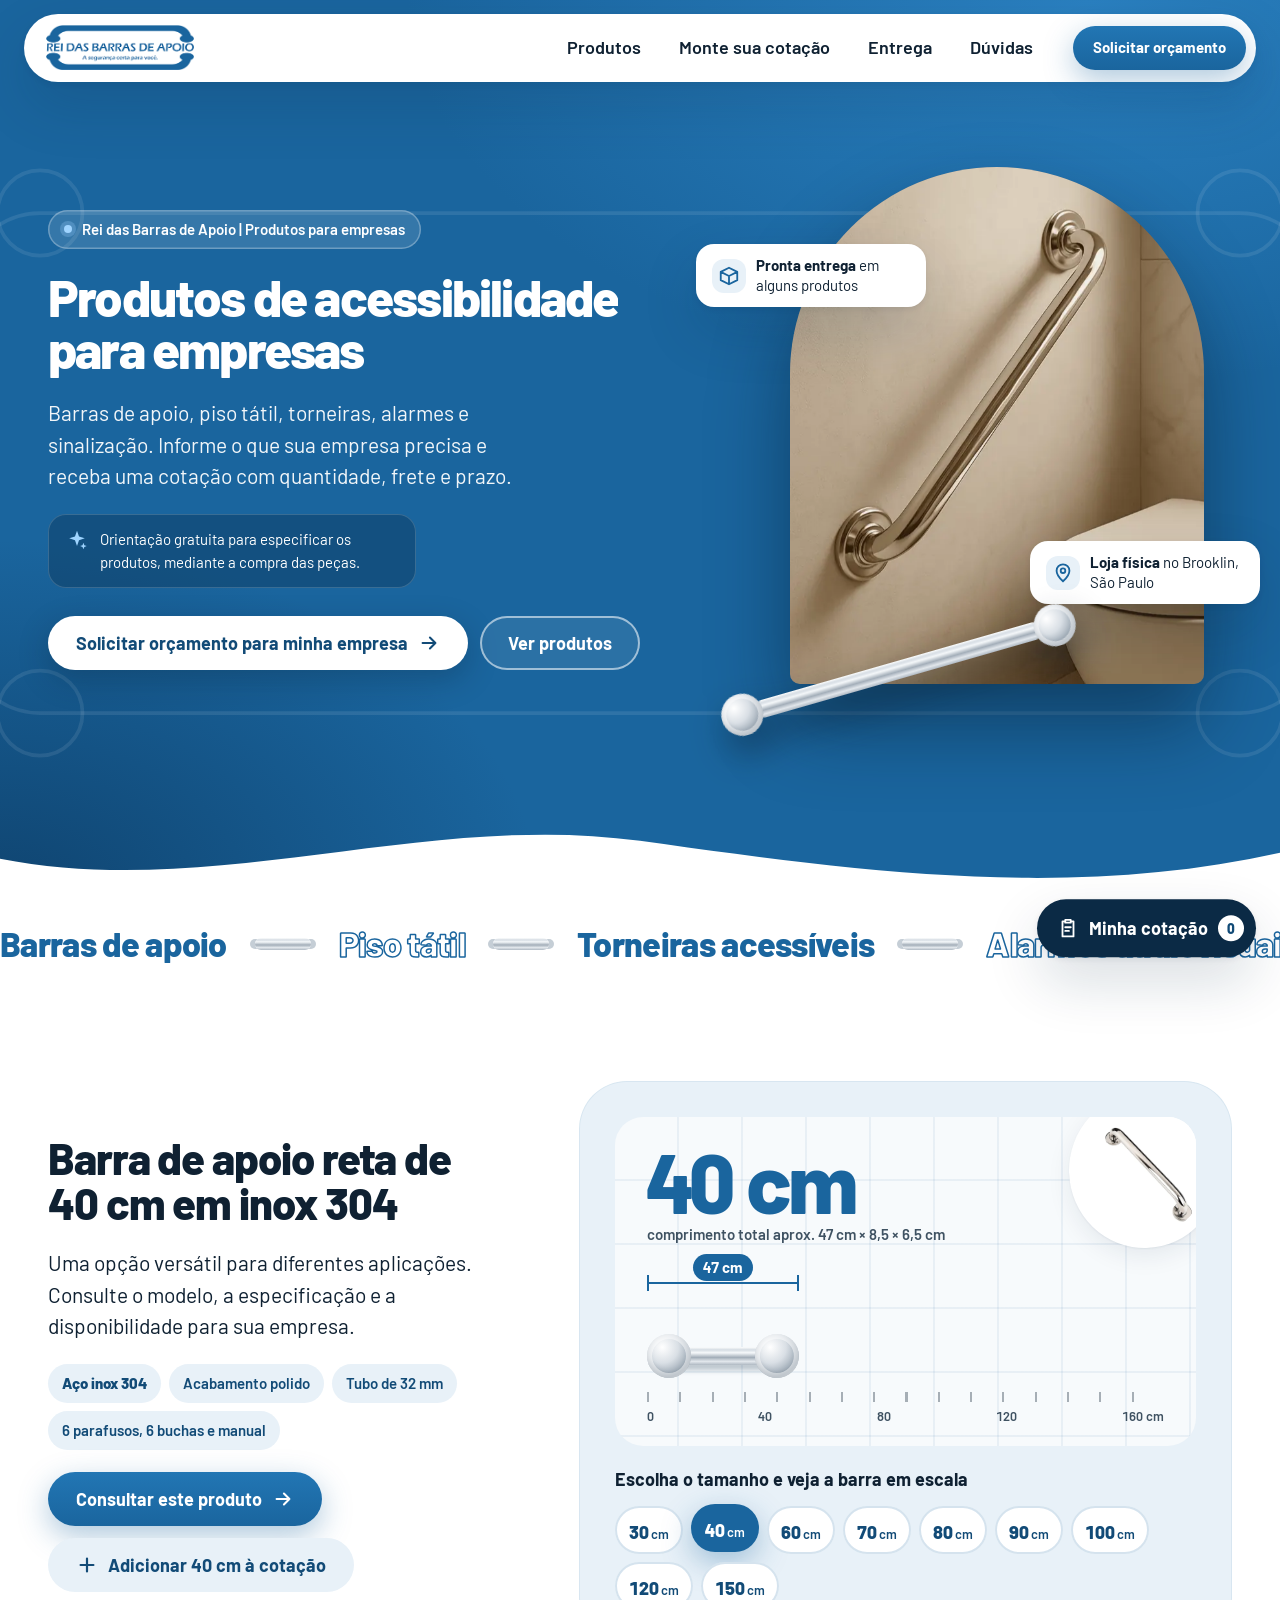
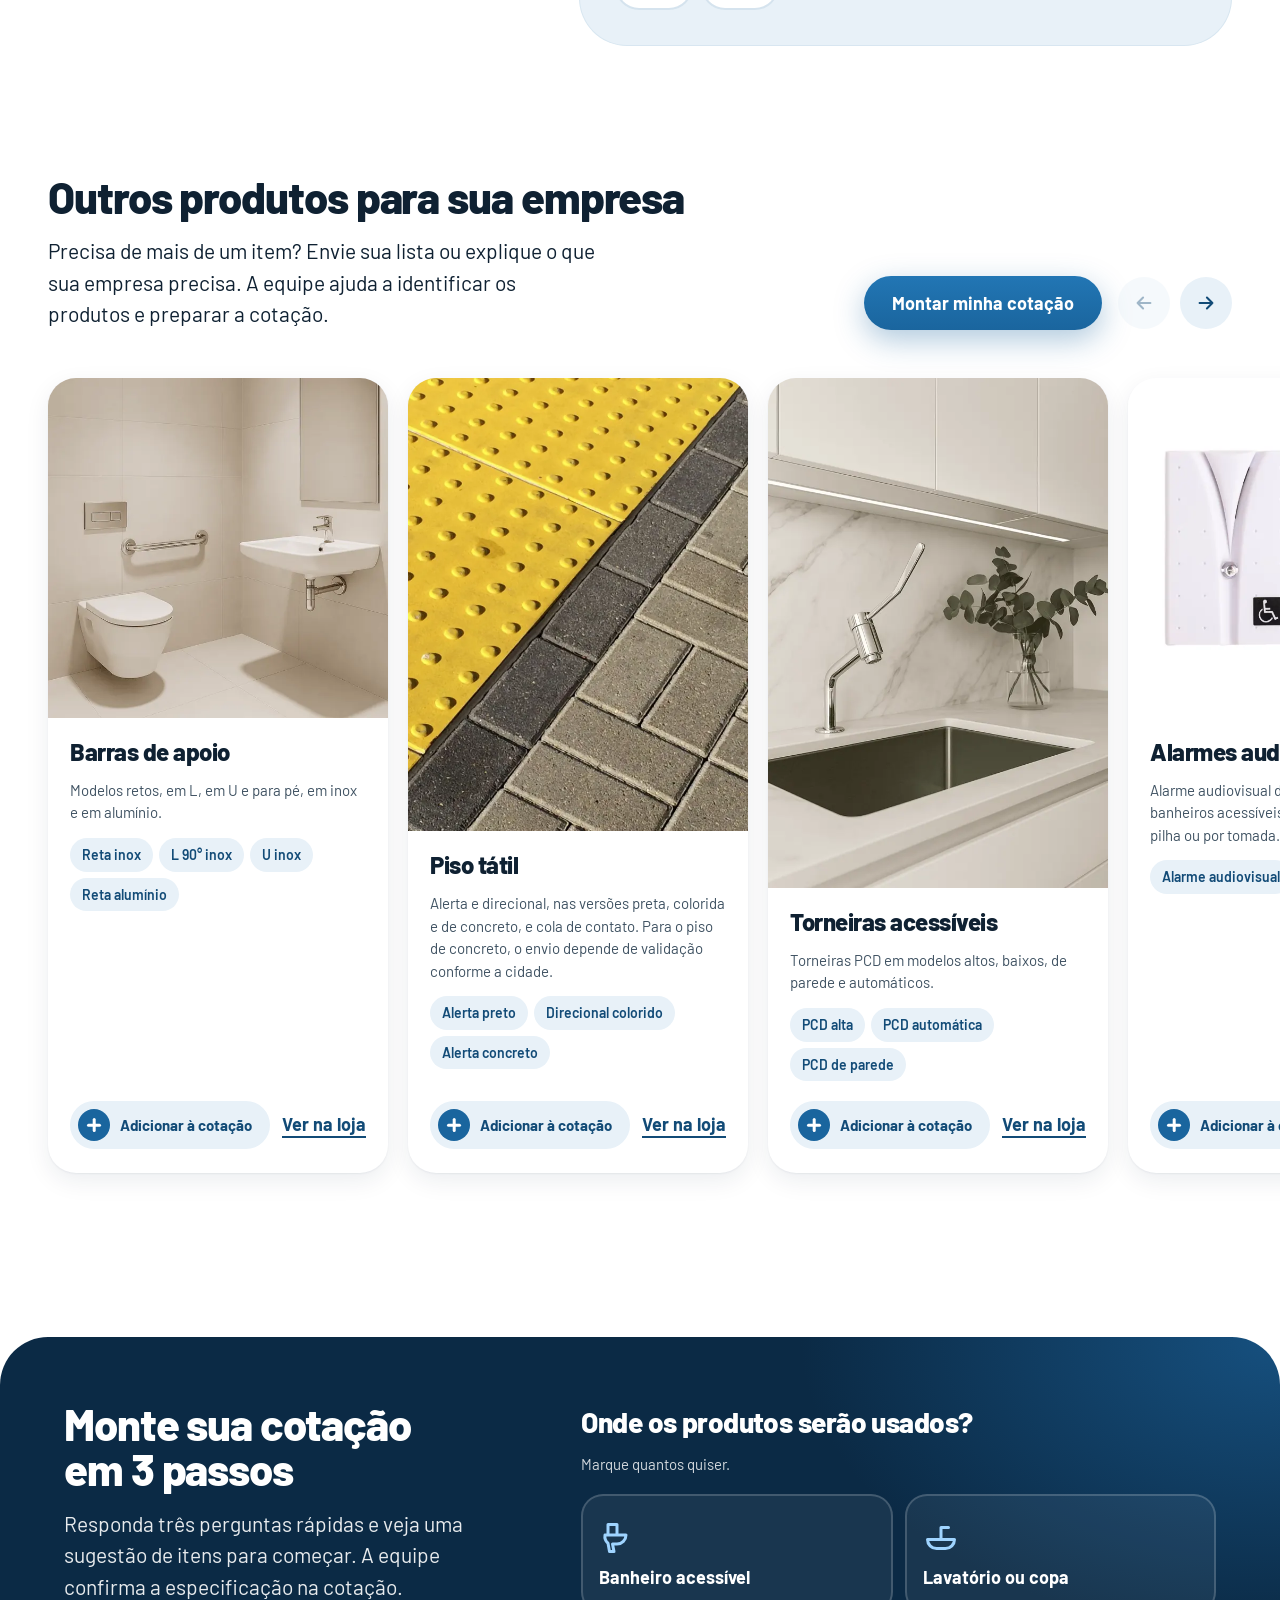
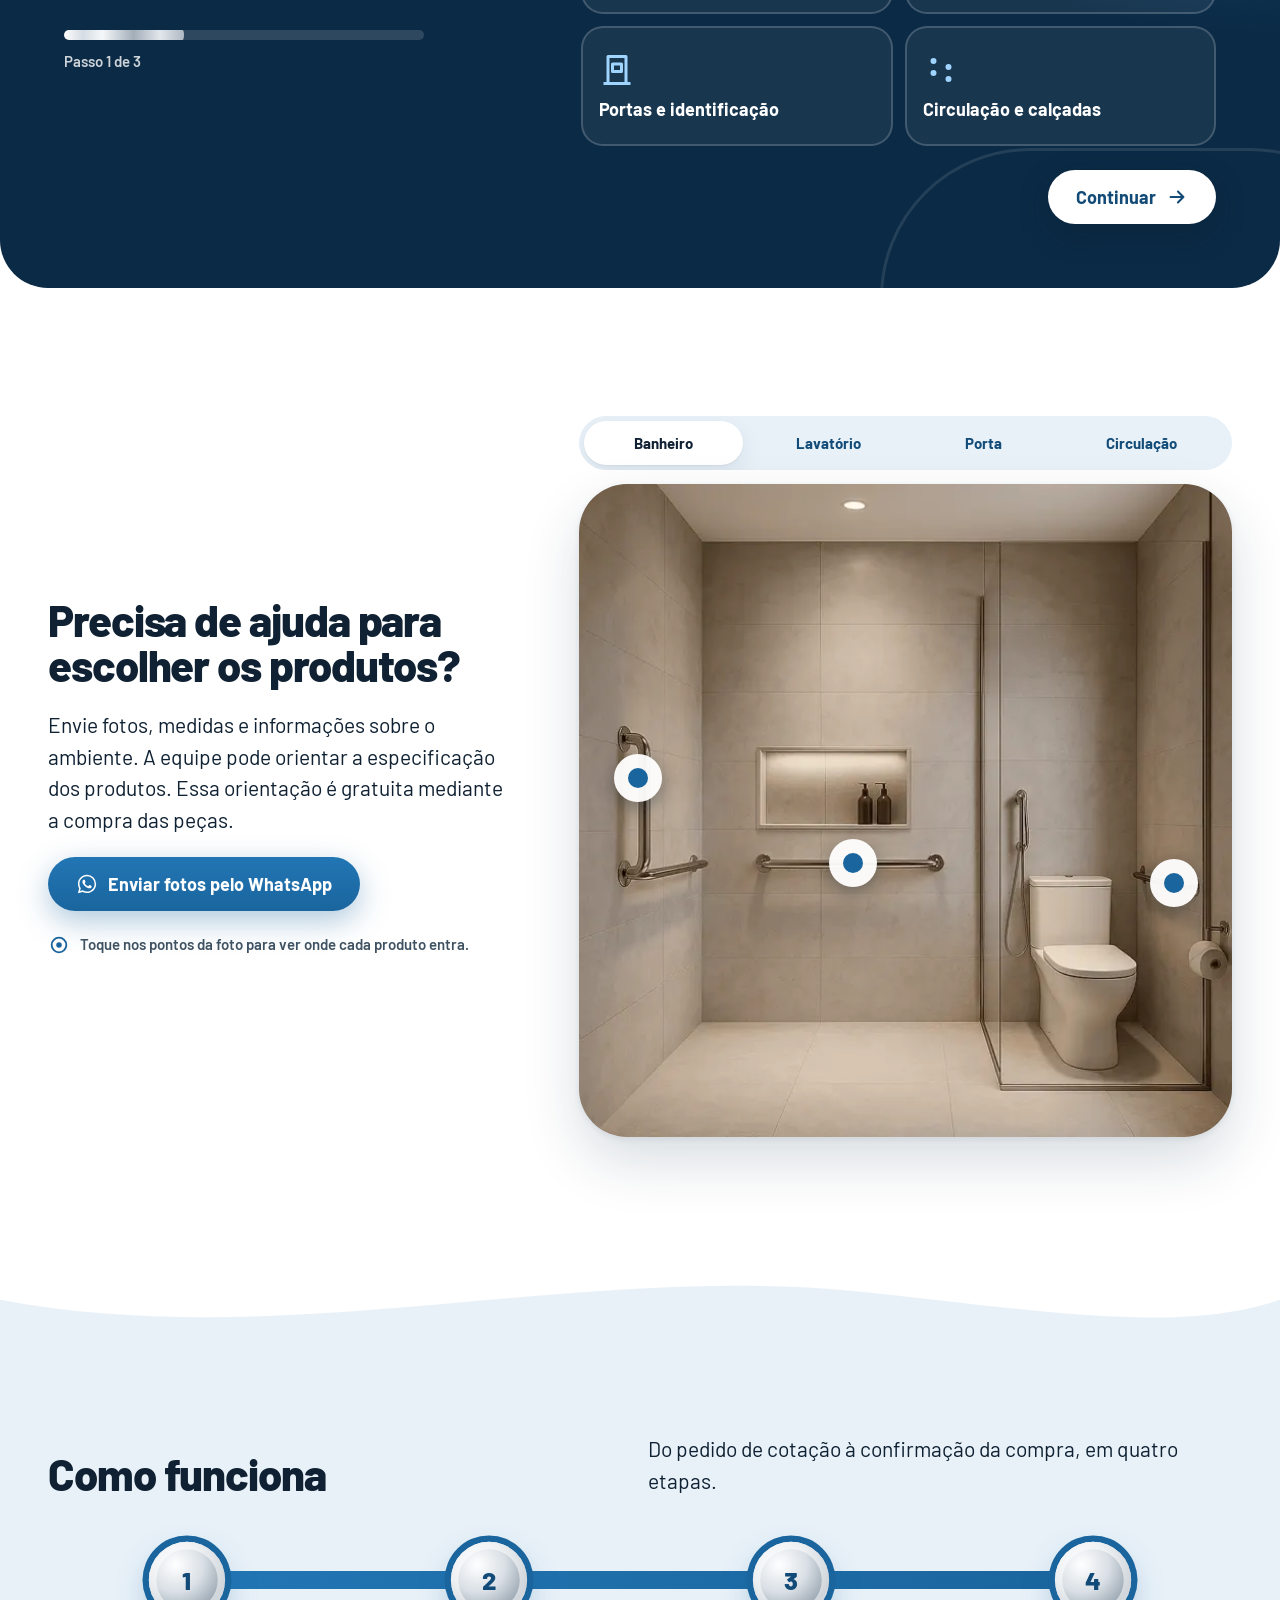
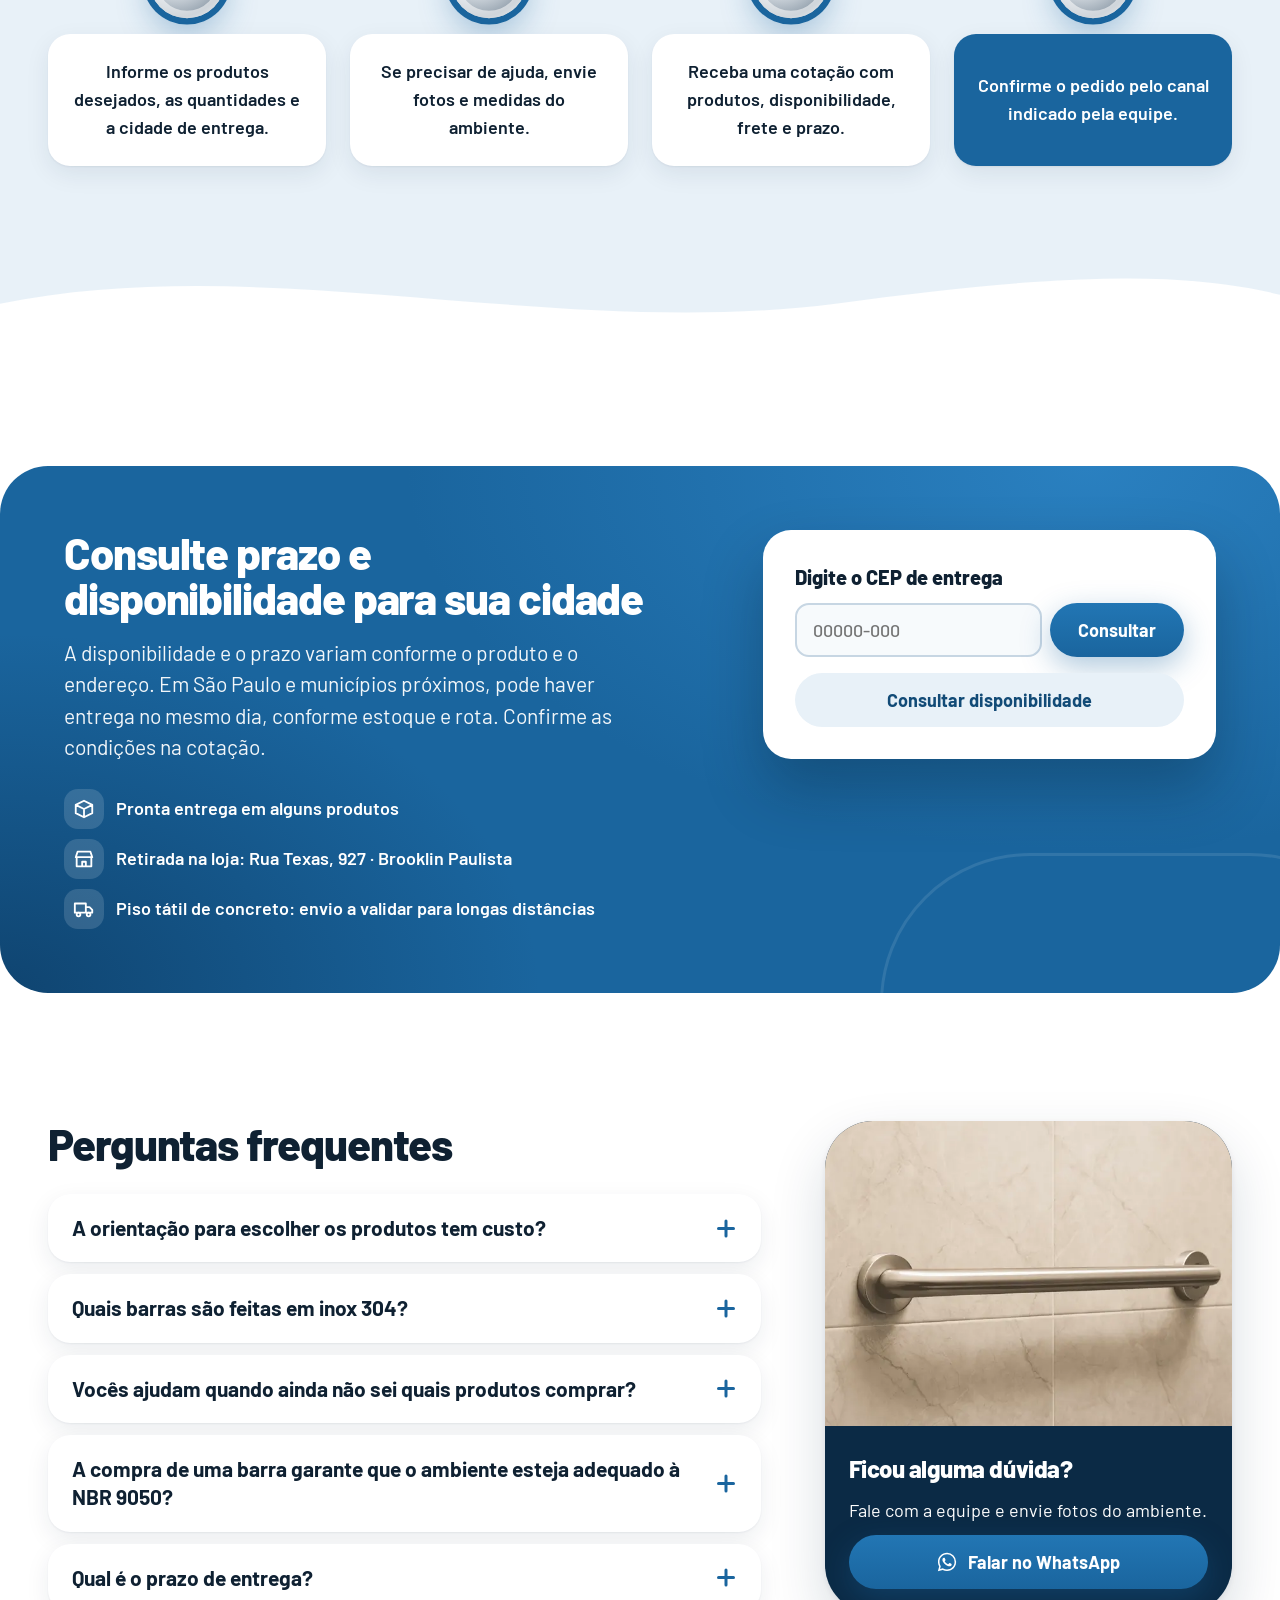
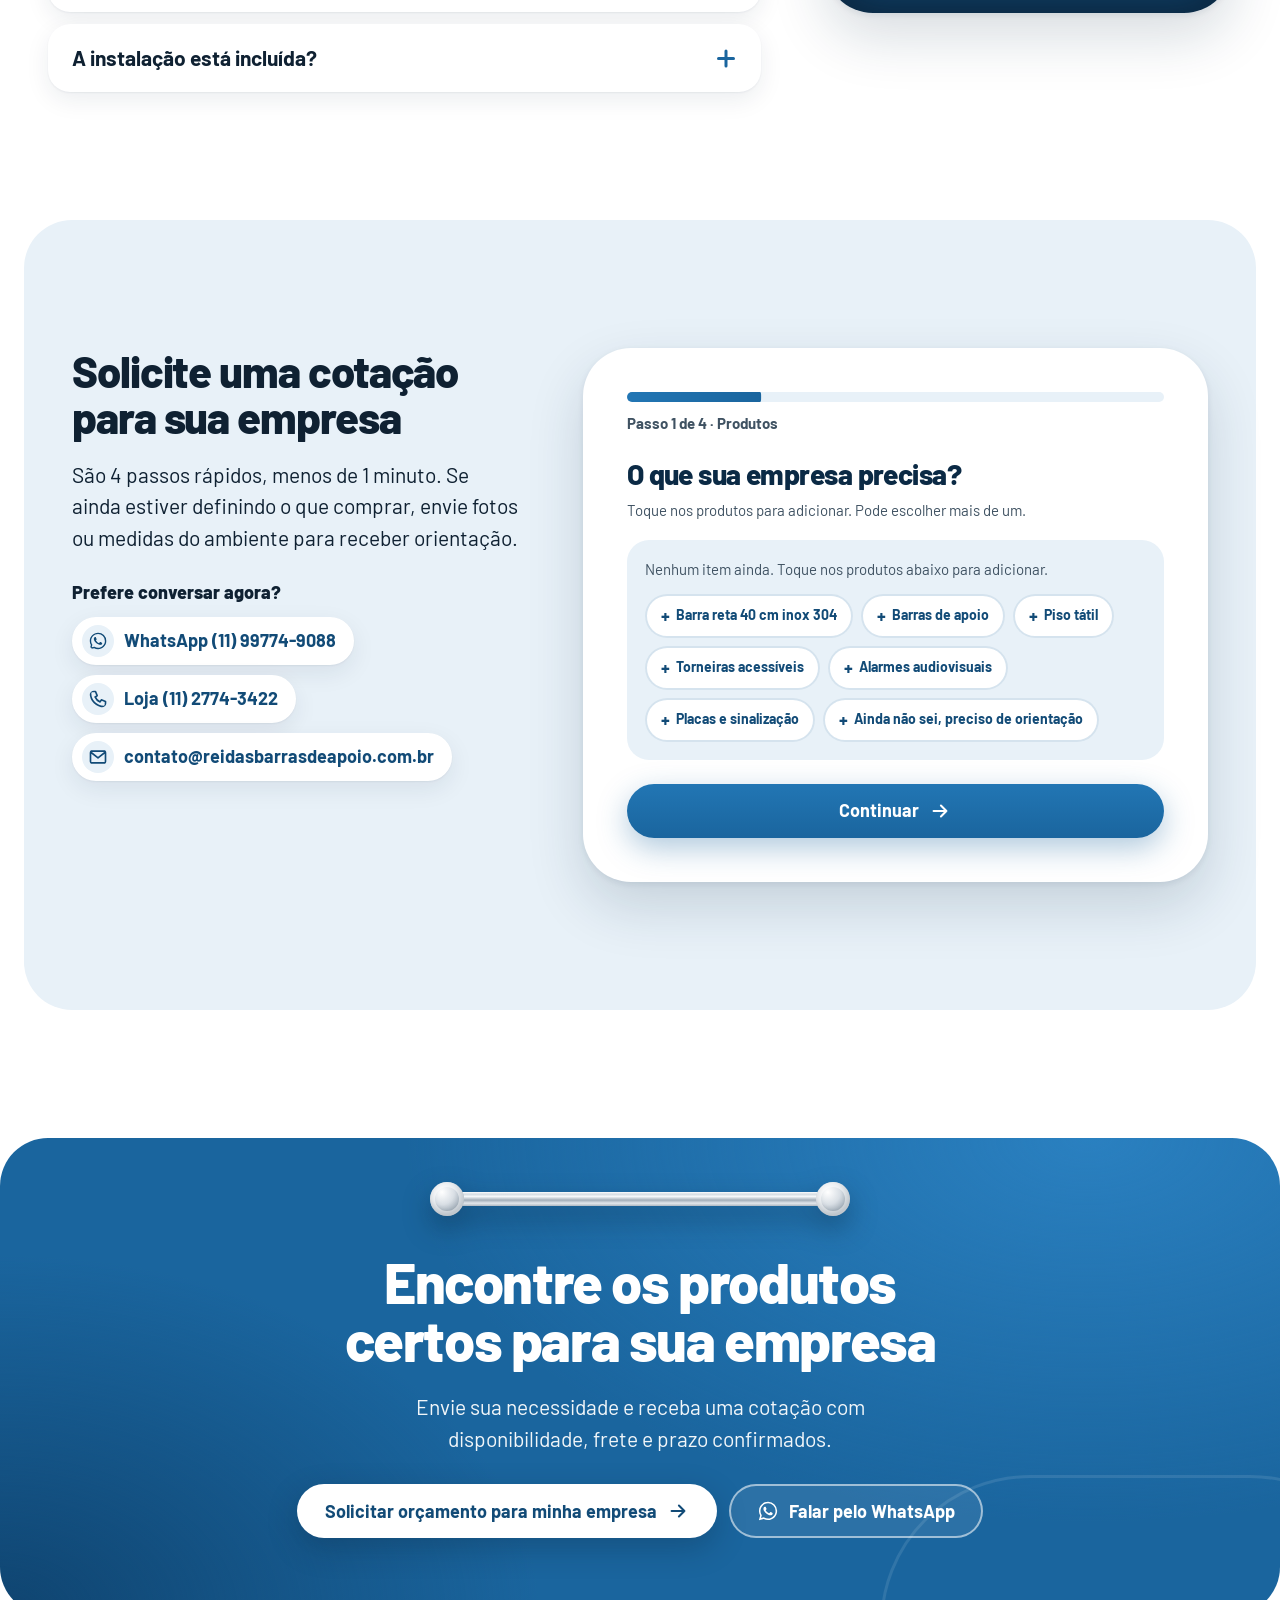
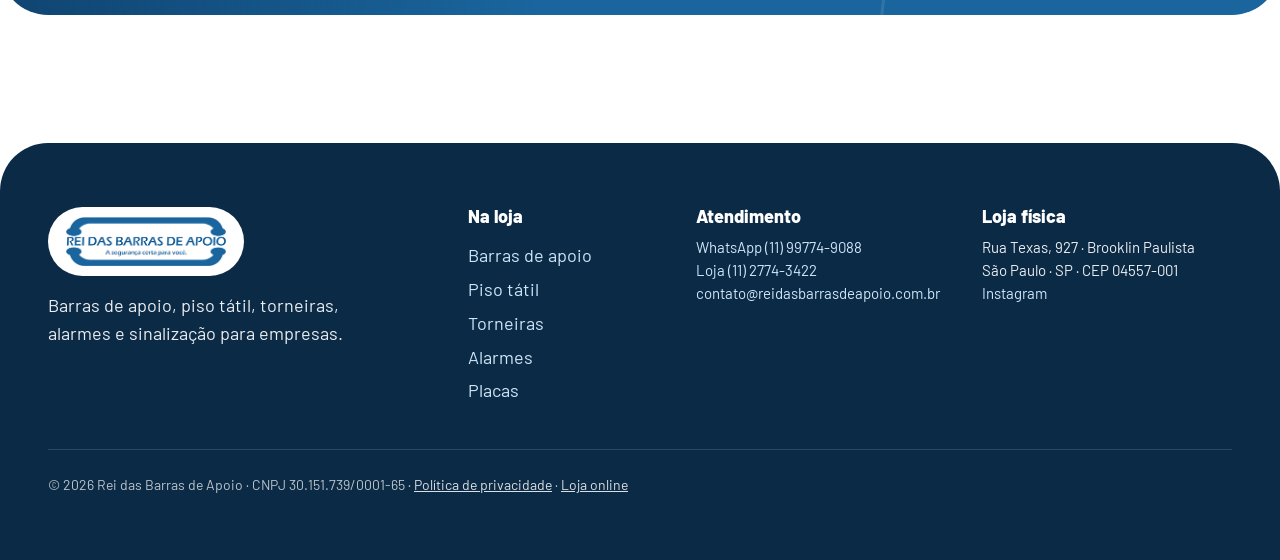
==== commit e0f700e0: "Formulário de cotação em 4 passos, no mesmo estilo do assistente Produtos, contato, empresa e entreg" ====
--- a/index.html
+++ b/index.html
@@ -465,7 +465,7 @@
       <div class="container quote-grid">
         <div class="quote-intro">
           <h2 id="quote-title" class="reveal">Solicite uma cotação para sua empresa</h2>
-          <p class="lead reveal">Informe os produtos e as quantidades. Se ainda estiver definindo o que comprar, envie fotos ou medidas do ambiente para receber orientação.</p>
+          <p class="lead reveal">São 4 passos rápidos, menos de 1 minuto. Se ainda estiver definindo o que comprar, envie fotos ou medidas do ambiente para receber orientação.</p>
           <div class="quote-alt reveal">
             <p>Prefere conversar agora?</p>
             <a class="contact-pill" href="https://wa.me/5511997749088?text=Ol%C3%A1!%20Quero%20solicitar%20um%20or%C3%A7amento%20para%20minha%20empresa." target="_blank" rel="noopener" data-track="cotacao_whatsapp" data-channel="whatsapp"><svg class="icon" aria-hidden="true"><use href="#i-whatsapp"/></svg> WhatsApp (11) 99774-9088</a>
@@ -481,118 +481,135 @@
             Enquanto estiver vazio, o envio abre o WhatsApp com a mensagem preenchida.
           -->
           <form id="form-cotacao" class="form" action="" method="post" enctype="multipart/form-data" novalidate>
-            <div class="form-errors" id="form-errors" tabindex="-1" hidden>
-              <p>Confira os campos destacados:</p>
-              <ul></ul>
-            </div>
-
-            <fieldset class="field products-field" id="f-produtos" aria-describedby="f-produtos-err">
-              <legend>Produtos desejados <span class="req">(adicione ao menos um)</span></legend>
-              <ul class="quote-items" data-quote-items></ul>
-              <p class="quote-empty" data-quote-empty>Nenhum item ainda. Toque nos produtos abaixo para adicionar.</p>
-              <div class="chip-adders" role="group" aria-label="Adicionar produtos">
-                <button class="chip" type="button" data-quote-toggle="Barra reta inox 304 – 40 cm" aria-pressed="false">Barra reta 40 cm inox 304</button>
-                <button class="chip" type="button" data-quote-toggle="Barras de apoio" aria-pressed="false">Barras de apoio</button>
-                <button class="chip" type="button" data-quote-toggle="Piso tátil" aria-pressed="false">Piso tátil</button>
-                <button class="chip" type="button" data-quote-toggle="Torneiras acessíveis" aria-pressed="false">Torneiras acessíveis</button>
-                <button class="chip" type="button" data-quote-toggle="Alarmes audiovisuais" aria-pressed="false">Alarmes audiovisuais</button>
-                <button class="chip" type="button" data-quote-toggle="Placas e sinalização" aria-pressed="false">Placas e sinalização</button>
-                <button class="chip" type="button" data-quote-toggle="Ainda não sei, preciso de orientação" aria-pressed="false">Ainda não sei, preciso de orientação</button>
+            <div class="form-head">
+              <div class="form-progress" aria-hidden="true"><span data-form-bar></span></div>
+              <p class="form-step-label" data-form-label aria-live="polite">Passo 1 de 4 · Produtos</p>
+            </div>
+
+            <!-- Passo 1: produtos -->
+            <fieldset class="form-step" data-form-step="1" id="f-produtos" aria-describedby="f-produtos-err">
+              <legend>O que sua empresa precisa?</legend>
+              <p class="form-hint">Toque nos produtos para adicionar. Pode escolher mais de um.</p>
+              <div class="products-box">
+                <ul class="quote-items" data-quote-items></ul>
+                <p class="quote-empty" data-quote-empty>Nenhum item ainda. Toque nos produtos abaixo para adicionar.</p>
+                <div class="chip-adders" role="group" aria-label="Adicionar produtos">
+                  <button class="chip" type="button" data-quote-toggle="Barra reta inox 304 – 40 cm" aria-pressed="false">Barra reta 40 cm inox 304</button>
+                  <button class="chip" type="button" data-quote-toggle="Barras de apoio" aria-pressed="false">Barras de apoio</button>
+                  <button class="chip" type="button" data-quote-toggle="Piso tátil" aria-pressed="false">Piso tátil</button>
+                  <button class="chip" type="button" data-quote-toggle="Torneiras acessíveis" aria-pressed="false">Torneiras acessíveis</button>
+                  <button class="chip" type="button" data-quote-toggle="Alarmes audiovisuais" aria-pressed="false">Alarmes audiovisuais</button>
+                  <button class="chip" type="button" data-quote-toggle="Placas e sinalização" aria-pressed="false">Placas e sinalização</button>
+                  <button class="chip" type="button" data-quote-toggle="Ainda não sei, preciso de orientação" aria-pressed="false">Ainda não sei, preciso de orientação</button>
+                </div>
               </div>
               <p class="field-error" id="f-produtos-err"></p>
+              <div class="form-nav"><button class="btn btn-primary" type="button" data-form-next>Continuar <svg class="icon" aria-hidden="true"><use href="#i-arrow"/></svg></button></div>
             </fieldset>
 
-            <div class="field-row">
+            <!-- Passo 2: contato -->
+            <fieldset class="form-step" data-form-step="2" hidden>
+              <legend>Como podemos falar com você?</legend>
+              <p class="form-hint">A cotação chega pelo seu WhatsApp.</p>
               <div class="field">
-                <label for="f-nome">Nome <span class="req">(obrigatório)</span></label>
+                <label for="f-nome">Seu nome</label>
                 <input id="f-nome" name="nome" type="text" autocomplete="name" required aria-describedby="f-nome-err">
                 <p class="field-error" id="f-nome-err"></p>
               </div>
               <div class="field">
-                <label for="f-empresa">Empresa <span class="req">(obrigatório)</span></label>
+                <label for="f-whatsapp">WhatsApp</label>
+                <input id="f-whatsapp" name="whatsapp" type="tel" inputmode="tel" autocomplete="tel-national" placeholder="(11) 99999-9999" required aria-describedby="f-whatsapp-err">
+                <p class="field-error" id="f-whatsapp-err"></p>
+              </div>
+              <div class="form-nav"><button class="btn btn-soft" type="button" data-form-back>Voltar</button><button class="btn btn-primary" type="button" data-form-next>Continuar <svg class="icon" aria-hidden="true"><use href="#i-arrow"/></svg></button></div>
+            </fieldset>
+
+            <!-- Passo 3: empresa e entrega -->
+            <fieldset class="form-step" data-form-step="3" hidden>
+              <legend>Qual é a empresa e onde entregamos?</legend>
+              <p class="form-hint">Com o CEP, a cidade é preenchida sozinha.</p>
+              <div class="field">
+                <label for="f-empresa">Empresa</label>
                 <input id="f-empresa" name="empresa" type="text" autocomplete="organization" required aria-describedby="f-empresa-err">
                 <p class="field-error" id="f-empresa-err"></p>
               </div>
-            </div>
-
-            <div class="field">
-              <label for="f-whatsapp">WhatsApp <span class="req">(obrigatório)</span></label>
-              <input id="f-whatsapp" name="whatsapp" type="tel" inputmode="tel" autocomplete="tel-national" placeholder="(11) 99999-9999" required aria-describedby="f-whatsapp-err">
-              <p class="field-error" id="f-whatsapp-err"></p>
-            </div>
-
-            <fieldset class="field-row">
-              <legend>Cidade e CEP <span class="req">(obrigatório)</span></legend>
-              <div class="field">
-                <label for="f-cep">CEP</label>
-                <input id="f-cep" name="cep" type="text" inputmode="numeric" autocomplete="postal-code" placeholder="00000-000" required aria-describedby="f-cep-help f-cep-err">
-                <p class="field-help" id="f-cep-help">A cidade é preenchida automaticamente.</p>
-                <p class="field-error" id="f-cep-err"></p>
-              </div>
-              <div class="field">
-                <label for="f-cidade">Cidade</label>
-                <input id="f-cidade" name="cidade" type="text" autocomplete="address-level2" required aria-describedby="f-cidade-err">
-                <p class="field-error" id="f-cidade-err"></p>
-              </div>
+              <div class="field-row">
+                <div class="field">
+                  <label for="f-cep">CEP</label>
+                  <input id="f-cep" name="cep" type="text" inputmode="numeric" autocomplete="postal-code" placeholder="00000-000" required aria-describedby="f-cep-err">
+                  <p class="field-error" id="f-cep-err"></p>
+                </div>
+                <div class="field">
+                  <label for="f-cidade">Cidade</label>
+                  <input id="f-cidade" name="cidade" type="text" autocomplete="address-level2" required aria-describedby="f-cidade-err">
+                  <p class="field-error" id="f-cidade-err"></p>
+                </div>
+              </div>
+              <div class="form-nav"><button class="btn btn-soft" type="button" data-form-back>Voltar</button><button class="btn btn-primary" type="button" data-form-next>Continuar <svg class="icon" aria-hidden="true"><use href="#i-arrow"/></svg></button></div>
             </fieldset>
 
-            <div class="field-row">
-              <div class="field">
-                <label for="f-quantidade">Quantidade aproximada</label>
-                <input id="f-quantidade" name="quantidade" type="text" placeholder="Ex.: 12 barras e 4 placas">
-              </div>
-              <div class="field">
-                <label for="f-prazo">Prazo desejado</label>
-                <select id="f-prazo" name="prazo">
-                  <option value="">Selecione</option>
-                  <option>O quanto antes</option>
-                  <option>Em até 15 dias</option>
-                  <option>Em até 30 dias</option>
-                  <option>Mais de 30 dias</option>
-                  <option>Ainda não sei</option>
-                </select>
-              </div>
-            </div>
-
-            <div class="field">
-              <label for="f-detalhes">Modelos ou observações sobre os produtos</label>
-              <textarea id="f-detalhes" name="produtos_detalhes" rows="3"></textarea>
-            </div>
-
-            <div class="field">
-              <label for="f-medidas">Medidas ou especificações, se souber</label>
-              <textarea id="f-medidas" name="medidas" rows="3"></textarea>
-            </div>
-
-            <div class="field">
-              <span class="file-label" id="f-anexos-label">Fotos ou lista de produtos (opcional)</span>
-              <label class="dropzone" for="f-anexos" data-dropzone>
-                <svg class="icon" aria-hidden="true"><use href="#i-upload"/></svg>
-                <span><strong>Escolher arquivos</strong> ou arraste aqui</span>
-                <input id="f-anexos" name="anexos" type="file" multiple accept="image/*,.pdf,.doc,.docx,.xls,.xlsx,.csv,.txt" aria-labelledby="f-anexos-label" aria-describedby="f-anexos-help f-anexos-err">
-              </label>
-              <ul class="file-list" data-file-list></ul>
-              <p class="field-help" id="f-anexos-help">Até 5 arquivos, 10 MB no total. Fotos, PDF, Word, Excel ou CSV.</p>
-              <p class="field-error" id="f-anexos-err"></p>
-            </div>
-
-            <!-- Anti-spam: campo invisível para pessoas -->
-            <div class="hp" aria-hidden="true">
-              <label for="f-site">Não preencha este campo</label>
-              <input id="f-site" name="site" type="text" tabindex="-1" autocomplete="off">
-            </div>
-            <input type="hidden" name="origem" value="lp-empresas">
-            <input type="hidden" name="pagina" value="">
-            <input type="hidden" name="utm_source" value="">
-            <input type="hidden" name="utm_medium" value="">
-            <input type="hidden" name="utm_campaign" value="">
-            <input type="hidden" name="utm_term" value="">
-            <input type="hidden" name="utm_content" value="">
-
-            <p class="privacy">Usamos seus dados apenas para responder a esta cotação, conforme a nossa <a href="https://www.reidasbarrasdeapoio.com.br/politica-de-privacidade/" target="_blank" rel="noopener">Política de privacidade</a>.</p>
-
-            <button class="btn btn-primary btn-submit btn-shine" type="submit">Solicitar minha cotação</button>
-            <p class="form-status" role="status" aria-live="polite"></p>
+            <!-- Passo 4: detalhes opcionais + envio -->
+            <fieldset class="form-step" data-form-step="4" hidden>
+              <legend>Para quando você precisa?</legend>
+              <p class="form-hint">Opcional. Se preferir, é só enviar a cotação agora.</p>
+              <div class="pill-options" role="radiogroup" aria-label="Prazo desejado">
+                <label class="pill"><input type="radio" name="prazo" value="O quanto antes"><span>O quanto antes</span></label>
+                <label class="pill"><input type="radio" name="prazo" value="Em até 15 dias"><span>Em até 15 dias</span></label>
+                <label class="pill"><input type="radio" name="prazo" value="Em até 30 dias"><span>Em até 30 dias</span></label>
+                <label class="pill"><input type="radio" name="prazo" value="Mais de 30 dias"><span>Mais de 30 dias</span></label>
+                <label class="pill"><input type="radio" name="prazo" value="Ainda não sei"><span>Ainda não sei</span></label>
+              </div>
+
+              <details class="more" data-form-more>
+                <summary>Adicionar quantidade, observações, medidas ou fotos</summary>
+                <div class="more-body">
+                  <div class="field">
+                    <label for="f-quantidade">Quantidade aproximada</label>
+                    <input id="f-quantidade" name="quantidade" type="text" placeholder="Ex.: 12 barras e 4 placas">
+                  </div>
+                  <div class="field">
+                    <label for="f-detalhes">Modelos ou observações sobre os produtos</label>
+                    <textarea id="f-detalhes" name="produtos_detalhes" rows="3"></textarea>
+                  </div>
+                  <div class="field">
+                    <label for="f-medidas">Medidas ou especificações, se souber</label>
+                    <textarea id="f-medidas" name="medidas" rows="3"></textarea>
+                  </div>
+                  <div class="field">
+                    <span class="file-label" id="f-anexos-label">Fotos ou lista de produtos</span>
+                    <label class="dropzone" for="f-anexos" data-dropzone>
+                      <svg class="icon" aria-hidden="true"><use href="#i-upload"/></svg>
+                      <span><strong>Escolher arquivos</strong> ou arraste aqui</span>
+                      <input id="f-anexos" name="anexos" type="file" multiple accept="image/*,.pdf,.doc,.docx,.xls,.xlsx,.csv,.txt" aria-labelledby="f-anexos-label" aria-describedby="f-anexos-help f-anexos-err">
+                    </label>
+                    <ul class="file-list" data-file-list></ul>
+                    <p class="field-help" id="f-anexos-help">Até 5 arquivos, 10 MB no total. Fotos, PDF, Word, Excel ou CSV.</p>
+                    <p class="field-error" id="f-anexos-err"></p>
+                  </div>
+                </div>
+              </details>
+
+              <!-- Anti-spam: campo invisível para pessoas -->
+              <div class="hp" aria-hidden="true">
+                <label for="f-site">Não preencha este campo</label>
+                <input id="f-site" name="site" type="text" tabindex="-1" autocomplete="off">
+              </div>
+              <input type="hidden" name="origem" value="lp-empresas">
+              <input type="hidden" name="pagina" value="">
+              <input type="hidden" name="utm_source" value="">
+              <input type="hidden" name="utm_medium" value="">
+              <input type="hidden" name="utm_campaign" value="">
+              <input type="hidden" name="utm_term" value="">
+              <input type="hidden" name="utm_content" value="">
+
+              <p class="privacy">Usamos seus dados apenas para responder a esta cotação, conforme a nossa <a href="https://www.reidasbarrasdeapoio.com.br/politica-de-privacidade/" target="_blank" rel="noopener">Política de privacidade</a>.</p>
+
+              <div class="form-nav is-final">
+                <button class="btn btn-soft" type="button" data-form-back>Voltar</button>
+                <button class="btn btn-primary btn-submit btn-shine" type="submit">Solicitar minha cotação</button>
+              </div>
+              <p class="form-status" role="status" aria-live="polite"></p>
+            </fieldset>
           </form>
 
           <div class="form-done" id="form-done" tabindex="-1" hidden>
--- a/assets/css/styles.css
+++ b/assets/css/styles.css
@@ -555,10 +555,47 @@
 .field-error { font-size: 14px; color: var(--error); font-weight: 700; }
 .field-error:empty { display: none; }
 
-.products-field { padding: 18px; border-radius: 22px; background: var(--sky); }
-.products-field > legend { float: left; width: 100%; margin-bottom: 12px; }
-.products-field > :not(legend) { clear: both; }
-.products-field[aria-invalid="true"] { box-shadow: inset 0 0 0 2px var(--error); }
+/* ---------- Formulário em passos ---------- */
+.form-head { display: grid; gap: 10px; }
+.form-progress { height: 10px; border-radius: 5px; background: var(--sky); overflow: hidden; }
+.form-progress span { display: block; height: 100%; border-radius: 5px; background: linear-gradient(90deg, var(--blue-500), var(--blue)); transform-origin: left; transform: scaleX(var(--q, 0.25)); transition: transform 600ms var(--ease-out); }
+.form-step-label { font-size: var(--fs-small); font-weight: 700; color: var(--muted); }
+.form-step { display: grid; gap: 18px; align-content: start; min-width: 0; }
+.form-step > legend { float: left; width: 100%; padding: 0; margin: 0 0 -6px; font-size: clamp(22px, 2.2vw, 28px); font-weight: 800; line-height: 1.2; letter-spacing: -0.02em; color: var(--navy); }
+.form-step > legend + * { clear: both; }
+.form-step.is-current { animation: step-in 520ms var(--ease-out) both; }
+.form-hint { color: var(--muted); font-size: var(--fs-small); margin-top: -4px; }
+.form-nav { display: flex; gap: 12px; margin-top: 6px; }
+.form-nav .btn { flex: 1; }
+.form-nav .btn-soft { flex: 0 0 auto; }
+.form-nav .btn-submit { flex: 1; }
+.products-box { padding: 18px; border-radius: 22px; background: var(--sky); transition: box-shadow var(--t-hover) ease; }
+#f-produtos[aria-invalid="true"] .products-box { box-shadow: inset 0 0 0 2px var(--error); }
+
+.pill-options { display: flex; flex-wrap: wrap; gap: 8px; }
+.pill { position: relative; cursor: pointer; }
+.pill input { position: absolute; inset: 0; opacity: 0; cursor: pointer; }
+.pill span {
+  display: inline-flex; align-items: center; min-height: 48px; padding: 8px 18px; border-radius: var(--pill);
+  background: #fff; color: var(--blue-700); font-weight: 700; font-size: var(--fs-small);
+  box-shadow: inset 0 0 0 2px rgba(26, 101, 158, 0.25);
+  transition: background-color var(--t-hover) ease, color var(--t-hover) ease, box-shadow var(--t-hover) ease, transform var(--t-press) var(--ease-out);
+}
+.pill:hover span { box-shadow: inset 0 0 0 2px var(--blue); }
+.pill:active span { transform: scale(0.96); }
+.pill input:checked + span { background: var(--blue); color: #fff; box-shadow: none; }
+.pill input:focus-visible + span { outline: 3px solid var(--blue-500); outline-offset: 3px; }
+
+.more { border-radius: 18px; background: var(--sky); }
+.more > summary {
+  display: flex; align-items: center; justify-content: space-between; gap: 12px; min-height: 56px; padding: 12px 18px;
+  font-weight: 700; color: var(--blue-700); cursor: pointer; list-style: none; border-radius: 18px;
+}
+.more > summary::-webkit-details-marker { display: none; }
+.more > summary::after { content: ""; flex: none; width: 10px; height: 10px; border: solid currentColor; border-width: 0 2.5px 2.5px 0; transform: rotate(45deg) translateY(-2px); transition: transform var(--t-ui) var(--ease-out); }
+.more[open] > summary::after { transform: rotate(-135deg) translateY(-2px); }
+.more > summary:focus-visible { outline: 3px solid var(--blue-500); outline-offset: 3px; }
+.more-body { display: grid; gap: 18px; padding: 4px 18px 20px; }
 .quote-empty { color: var(--muted); font-size: var(--fs-small); margin-bottom: 12px; }
 .chip-adders { display: flex; flex-wrap: wrap; gap: 8px; }
 .chip {
@@ -602,14 +639,10 @@
 .hp { position: absolute; left: -9999px; width: 1px; height: 1px; overflow: hidden; }
 .privacy { font-size: 14px; color: var(--muted); }
 .privacy a { color: var(--blue-700); font-weight: 700; }
-.btn-submit { width: 100%; min-height: 62px; font-size: 18px; }
+.btn-submit { min-height: 62px; font-size: 18px; }
 .btn-submit[aria-busy="true"] { opacity: 0.75; pointer-events: none; }
 .form-status { font-weight: 700; }
 .form-status:empty { display: none; }
-.form-errors { background: #fdecea; border-radius: 18px; padding: 16px 20px; color: var(--error); }
-.form-errors p { font-weight: 800; }
-.form-errors ul { margin-top: 8px; padding-left: 20px; list-style: disc; }
-.form-errors a { color: var(--error); }
 .form-done, .form-fallback { display: grid; gap: 18px; justify-items: start; animation: step-in 520ms var(--ease-out) both; }
 .form-done h3, .form-fallback h3 { font-size: clamp(26px, 2.6vw, 34px); }
 .done-check { width: 72px; height: 72px; fill: none; stroke: var(--ok); stroke-width: 4; stroke-linecap: round; stroke-linejoin: round; }
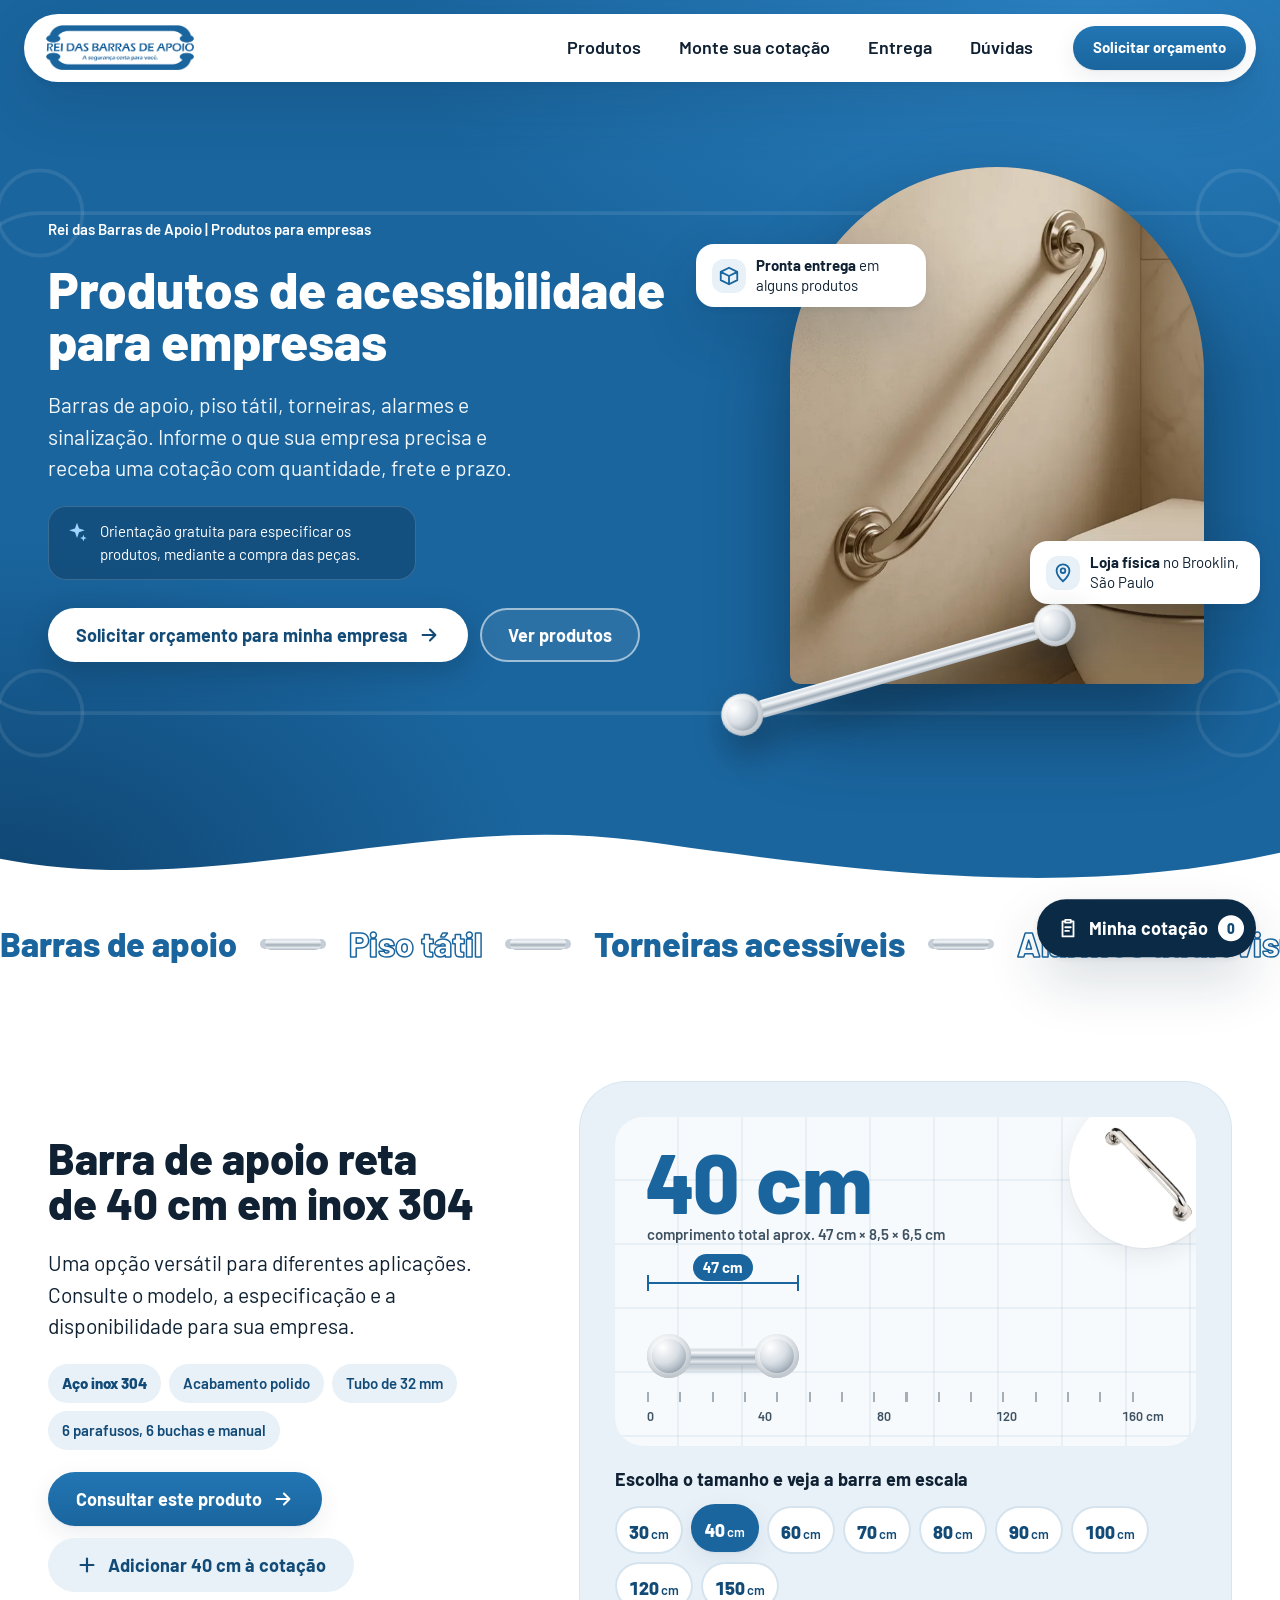
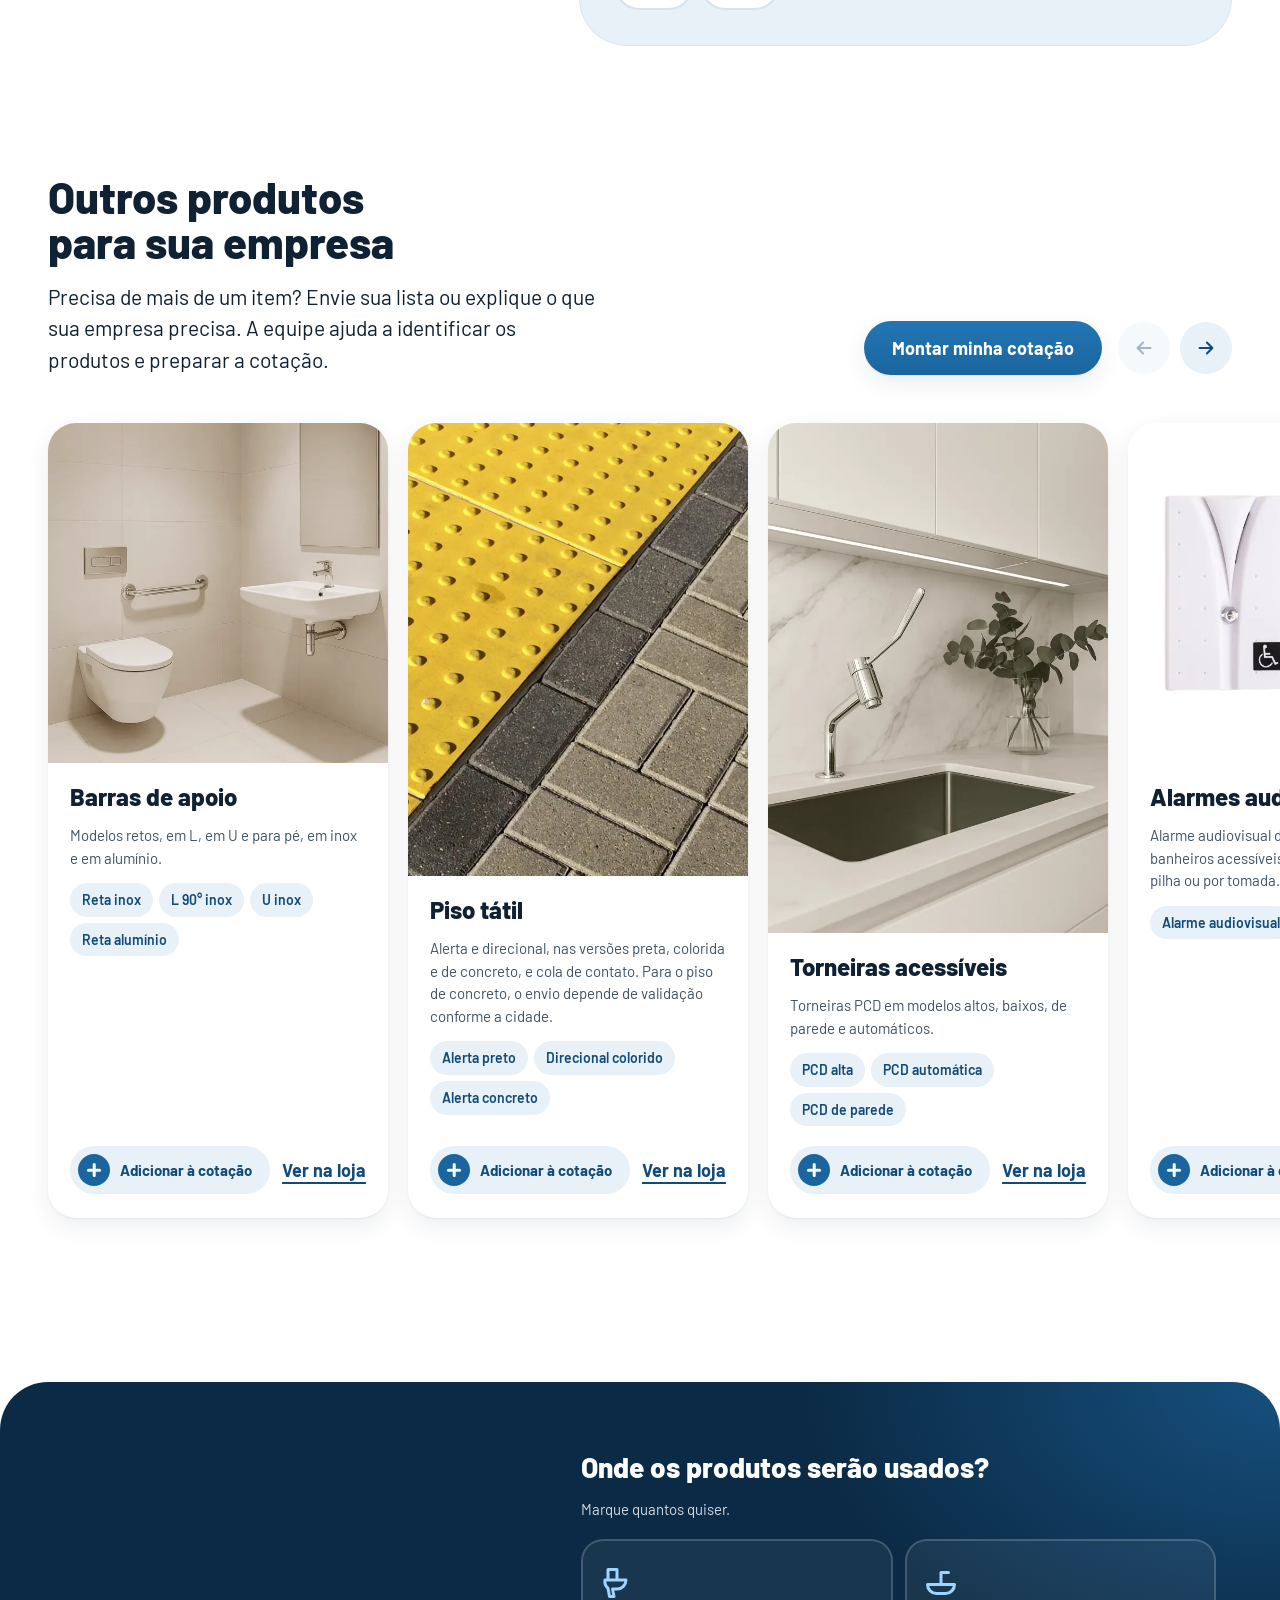
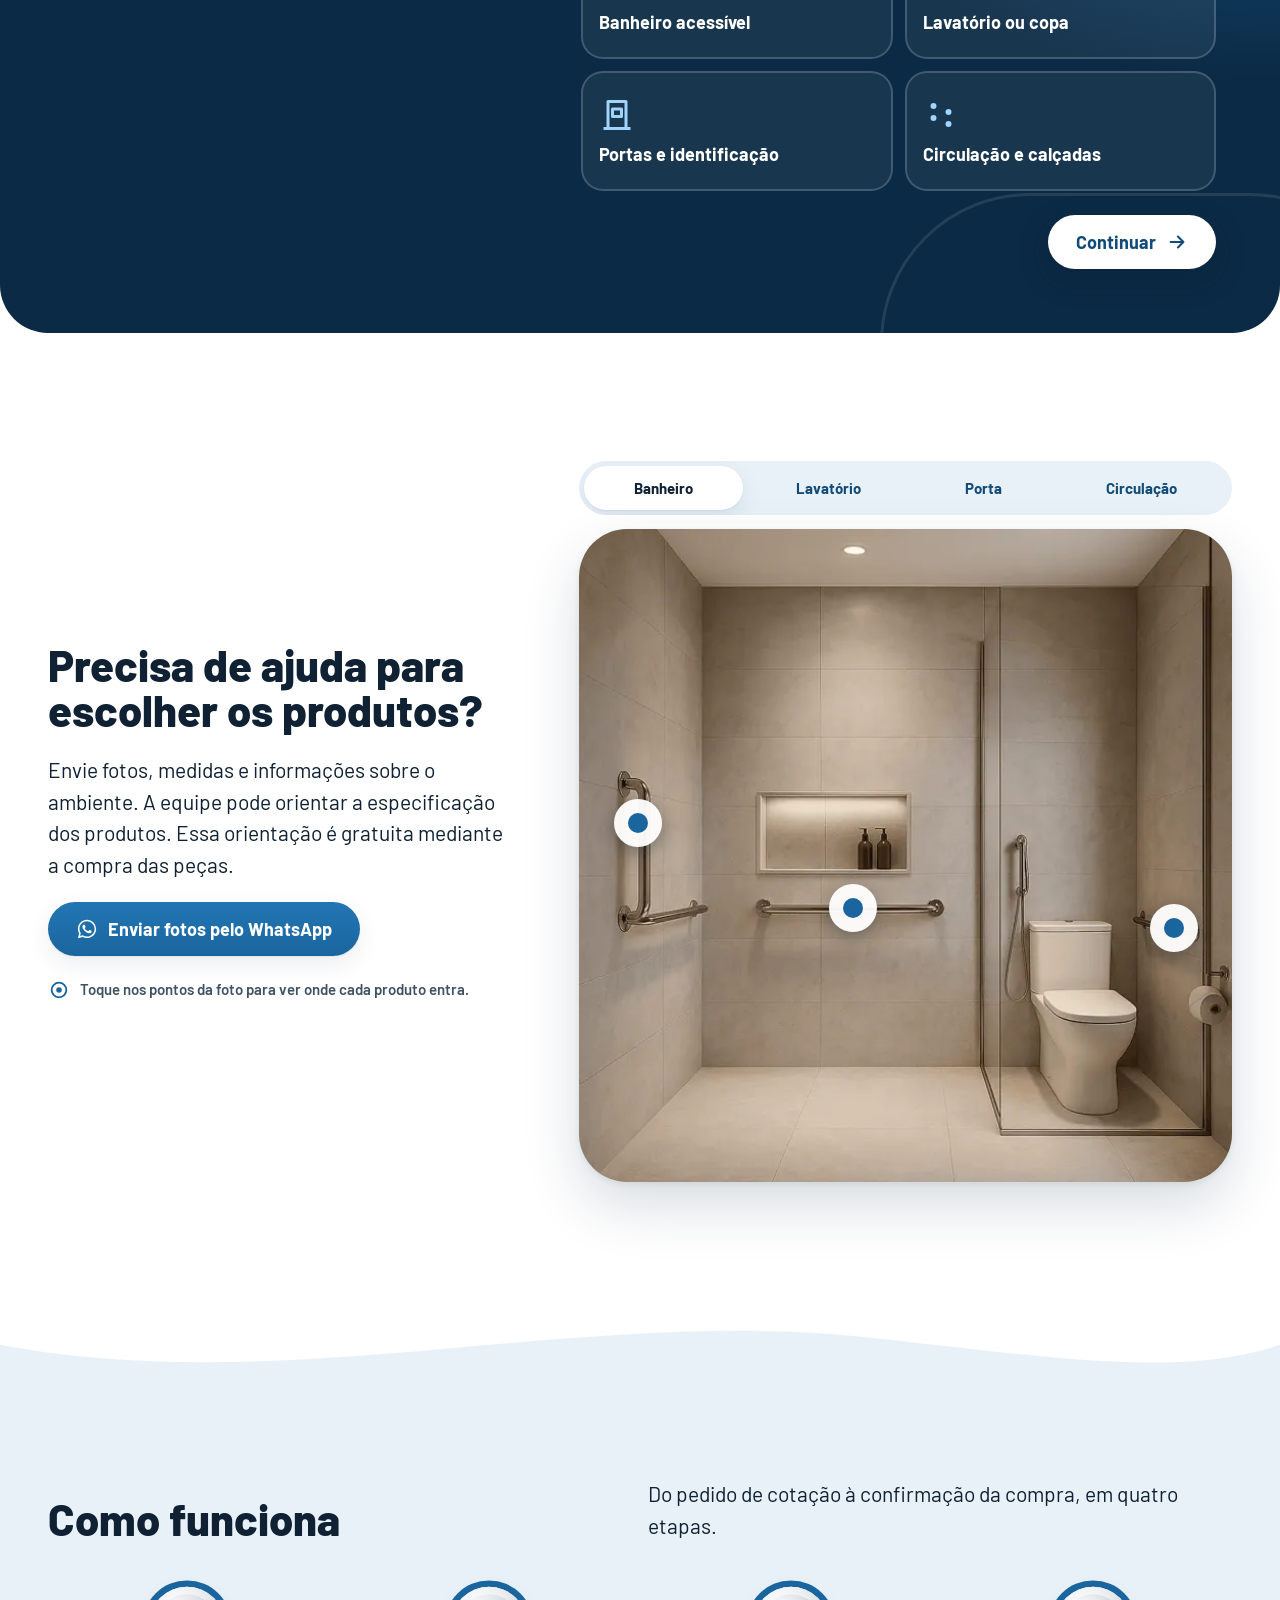
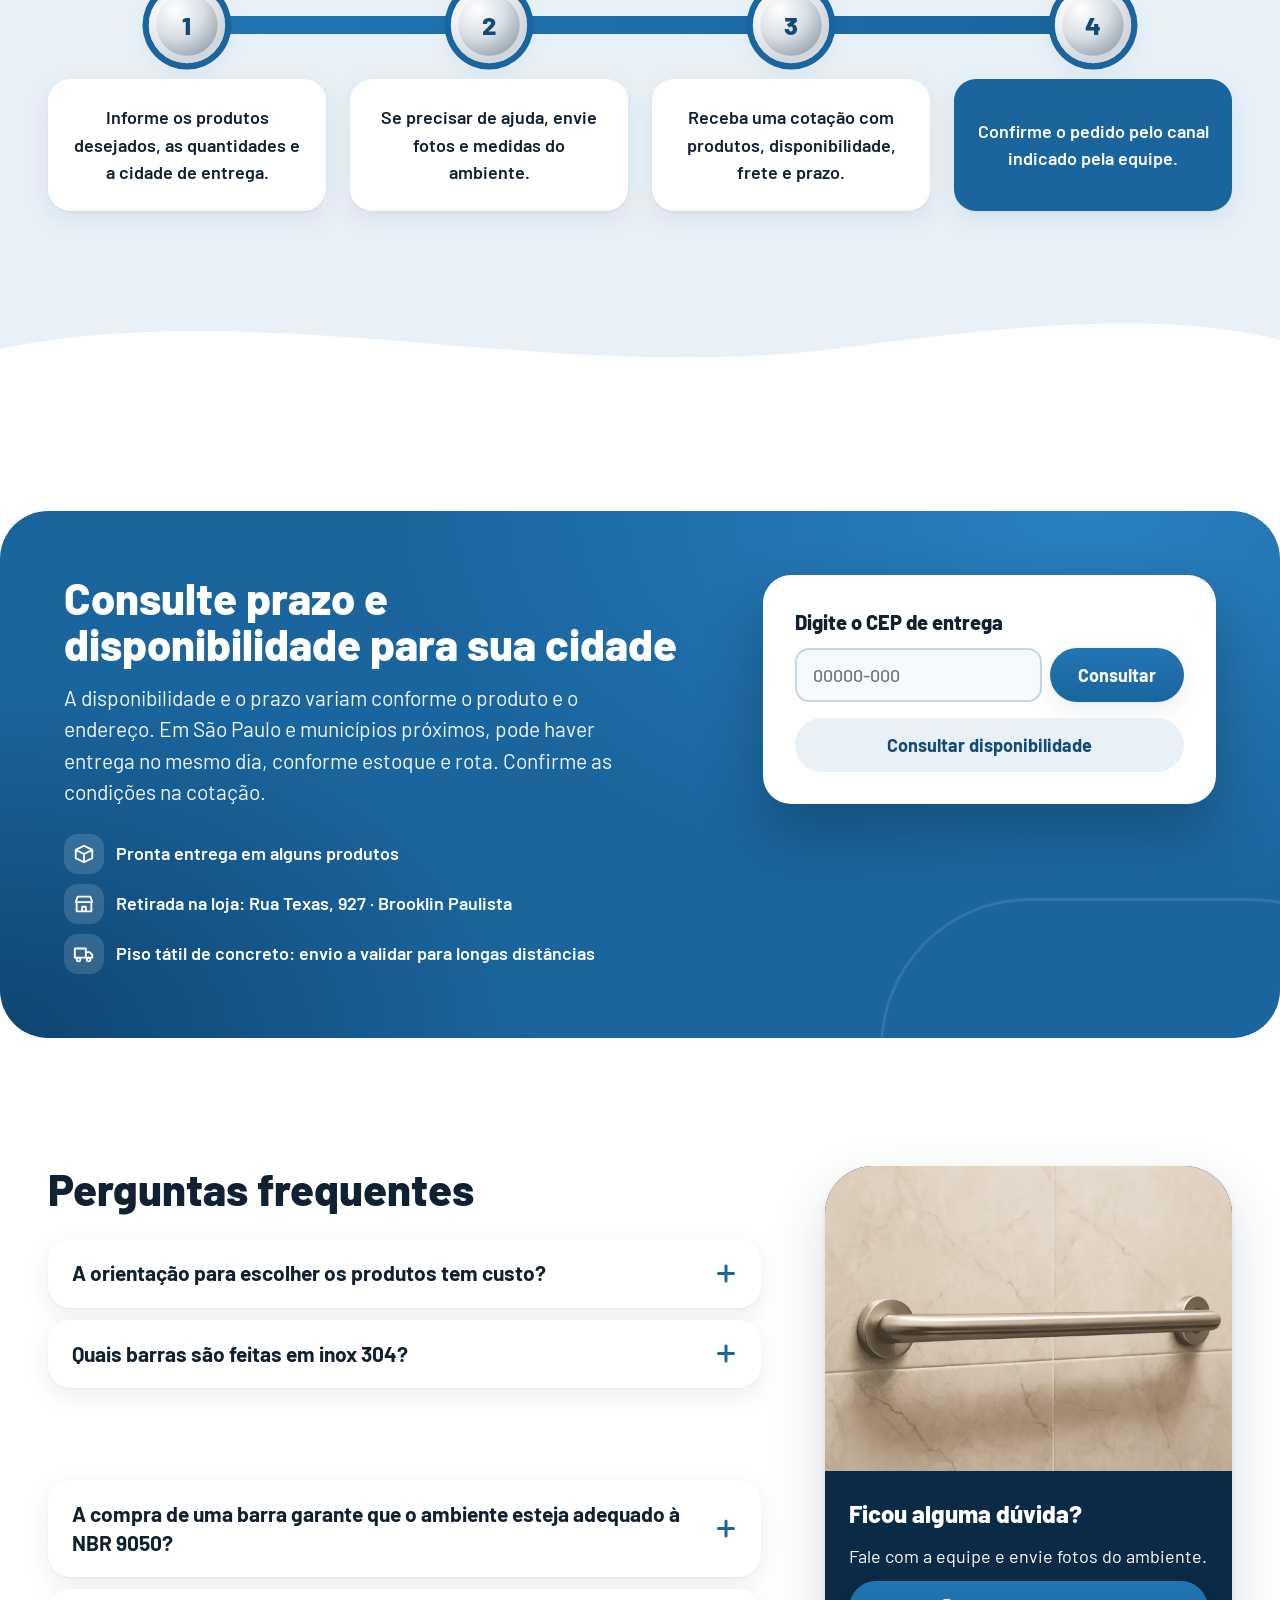
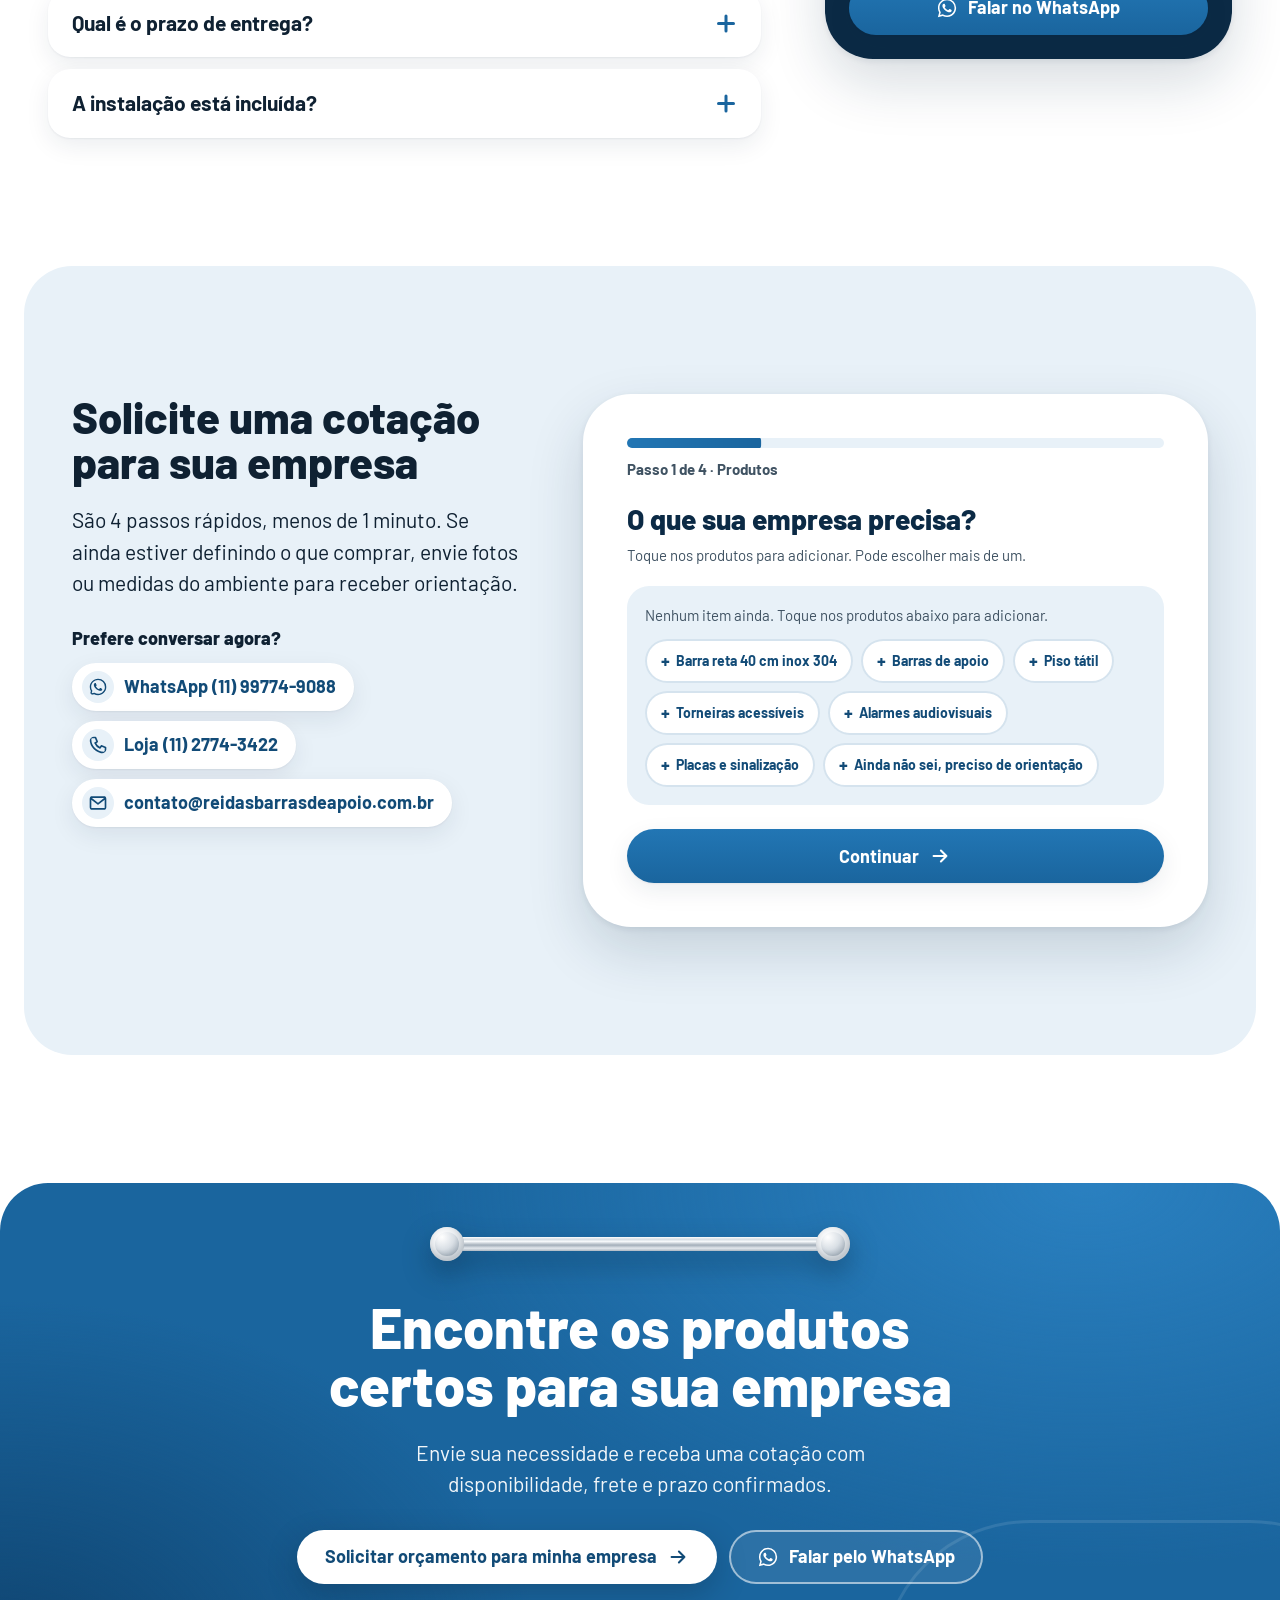
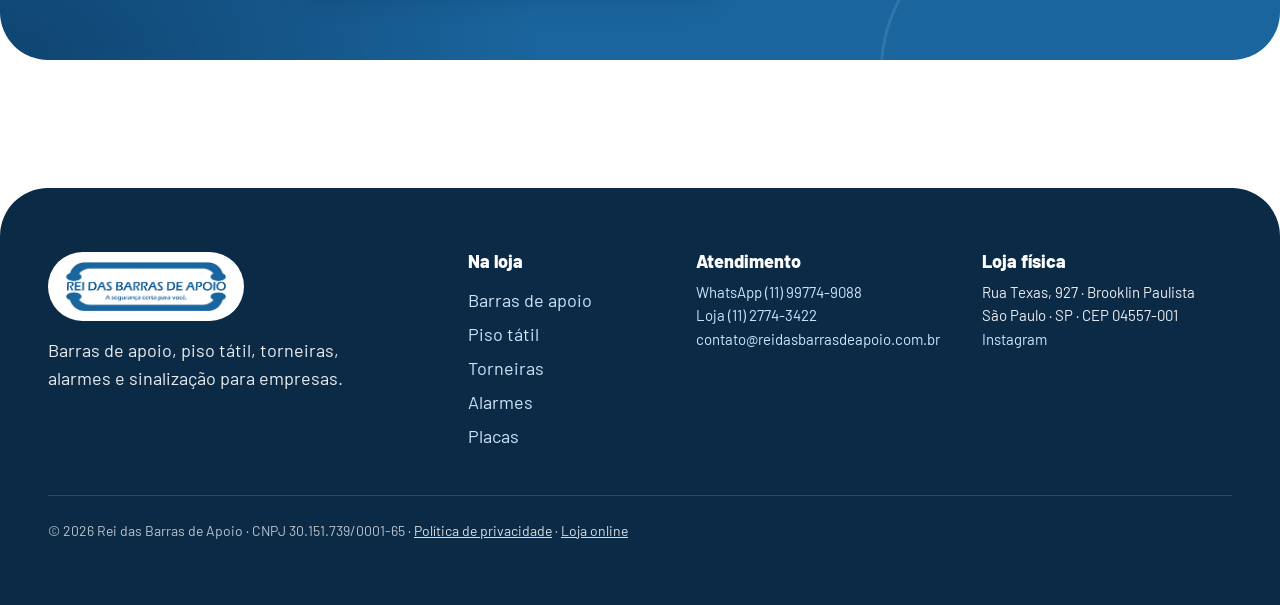
==== commit 29107e21: "Limpeza de AI slop: sem kerning negativo, brilhos coloridos e pílula decorativa do hero Mantidos cur" ====
--- a/index.html
+++ b/index.html
@@ -49,7 +49,7 @@
 
       <div class="container hero-grid">
         <div class="hero-copy">
-          <p class="hero-id rise"><span class="dot" aria-hidden="true"></span>Rei das Barras de Apoio | Produtos para empresas</p>
+          <p class="hero-id rise">Rei das Barras de Apoio | Produtos para empresas</p>
           <h1 id="hero-title" class="hero-title">
             <span class="line"><span>Produtos de acessibilidade</span></span>
             <span class="line"><span>para empresas</span></span>
--- a/assets/css/styles.css
+++ b/assets/css/styles.css
@@ -39,7 +39,7 @@
 
   --shadow-1: 0 1px 2px rgba(11, 42, 69, 0.06), 0 8px 24px rgba(11, 42, 69, 0.08);
   --shadow-2: 0 2px 6px rgba(11, 42, 69, 0.08), 0 24px 56px rgba(11, 42, 69, 0.16);
-  --shadow-blue: 0 10px 30px rgba(26, 101, 158, 0.35);
+  --shadow-blue: var(--shadow-1);
 
   --ease-out: cubic-bezier(0.22, 1, 0.36, 1);
   --ease-expo: cubic-bezier(0.16, 1, 0.3, 1);
@@ -60,7 +60,7 @@
 }
 img { display: block; max-width: 100%; height: auto; }
 a { color: inherit; }
-h1, h2, h3 { margin: 0; font-weight: 800; letter-spacing: -0.025em; line-height: 1.04; text-wrap: balance; }
+h1, h2, h3 { margin: 0; font-weight: 800; letter-spacing: 0; line-height: 1.04; text-wrap: balance; }
 p { margin: 0; }
 ul, ol { margin: 0; padding: 0; list-style: none; }
 fieldset { margin: 0; padding: 0; border: 0; min-width: 0; }
@@ -90,7 +90,7 @@
 .btn:hover .icon { transform: translateX(3px); }
 .btn:active { transform: scale(0.97); }
 .btn-primary { background: linear-gradient(180deg, var(--blue-500), var(--blue)); color: #fff; box-shadow: var(--shadow-blue); }
-.btn-primary:hover { box-shadow: 0 14px 36px rgba(26, 101, 158, 0.45); transform: translateY(-2px); }
+.btn-primary:hover { box-shadow: var(--shadow-2); transform: translateY(-2px); }
 .btn-white { background: #fff; color: var(--blue-700); box-shadow: 0 10px 30px rgba(6, 26, 44, 0.25); }
 .btn-white:hover { transform: translateY(-2px); box-shadow: 0 16px 40px rgba(6, 26, 44, 0.3); }
 .btn-ghost { background: rgba(255, 255, 255, 0.08); color: #fff; box-shadow: inset 0 0 0 2px rgba(255, 255, 255, 0.55); }
@@ -185,13 +185,8 @@
 
 .hero-grid { position: relative; display: grid; gap: 48px; align-items: center; }
 .hero-copy { display: flex; flex-direction: column; align-items: flex-start; gap: 22px; }
-.hero-id {
-  display: inline-flex; align-items: center; gap: 10px; padding: 8px 16px; border-radius: var(--pill);
-  background: rgba(255, 255, 255, 0.12); box-shadow: inset 0 0 0 1.5px rgba(255, 255, 255, 0.28);
-  font-size: var(--fs-small); font-weight: 600;
-}
-.hero-id .dot { width: 8px; height: 8px; border-radius: 50%; background: #9fd4ff; box-shadow: 0 0 0 4px rgba(159, 212, 255, 0.25); }
-.hero-title { font-size: var(--fs-h1); letter-spacing: -0.035em; line-height: 1.02; }
+.hero-id { font-size: var(--fs-small); font-weight: 600; }
+.hero-title { font-size: var(--fs-h1); letter-spacing: 0; line-height: 1.02; }
 .hero-title .line { display: block; overflow: hidden; padding-bottom: 0.08em; margin-bottom: -0.08em; white-space: nowrap; }
 .hero-title .line > span { display: inline-block; }
 .js .hero-title .line > span { animation: line-up 1100ms var(--ease-expo) both; }
@@ -260,7 +255,7 @@
 .marquee { overflow: hidden; padding: 18px 0 8px; background: #fff; }
 .marquee-track { display: flex; align-items: center; gap: 28px; width: max-content; animation: marquee 38s linear infinite; }
 .marquee:hover .marquee-track { animation-play-state: paused; }
-.marquee span { font-size: clamp(22px, 3vw, 34px); font-weight: 800; letter-spacing: -0.02em; color: var(--blue); white-space: nowrap; }
+.marquee span { font-size: clamp(22px, 3vw, 34px); font-weight: 800; letter-spacing: 0; color: var(--blue); white-space: nowrap; }
 .marquee span:nth-of-type(even) { color: transparent; -webkit-text-stroke: 1.5px var(--blue); }
 .marquee i { width: 56px; height: 12px; border-radius: 6px; background: var(--inox); box-shadow: -6px 0 0 -1px #c5ced6, 6px 0 0 -1px #c5ced6; flex: none; }
 @keyframes marquee { to { transform: translateX(-50%); } }
@@ -284,7 +279,7 @@
 }
 .sizer-photo { position: absolute; right: -24px; top: -24px; width: clamp(120px, 26%, 190px); border-radius: 50%; background: #fff; box-shadow: var(--shadow-1); padding: 12px; rotate: calc(var(--spin, 0) * 1deg); transition: rotate 200ms linear; }
 .sizer-readout { position: relative; display: grid; gap: 2px; margin-bottom: 36px; max-width: 70%; }
-.sizer-size { font-size: clamp(48px, 9vw, 84px); font-weight: 800; letter-spacing: -0.04em; line-height: 0.95; color: var(--blue); font-variant-numeric: tabular-nums; }
+.sizer-size { font-size: clamp(48px, 9vw, 84px); font-weight: 800; letter-spacing: 0; line-height: 0.95; color: var(--blue); font-variant-numeric: tabular-nums; }
 .sizer-total { color: var(--muted); font-size: var(--fs-small); font-weight: 600; }
 .sizer-stage { position: relative; }
 .sizer-track { position: relative; height: 96px; }
@@ -344,7 +339,7 @@
 .card-media img { width: 100%; height: 100%; object-fit: cover; transition: transform 900ms var(--ease-out); }
 .card:hover .card-media img { transform: scale(1.06); }
 .card-body { display: flex; flex-direction: column; gap: 14px; padding: 22px 22px 24px; flex: 1; }
-.card h3 { font-size: 24px; letter-spacing: -0.02em; }
+.card h3 { font-size: 24px; letter-spacing: 0; }
 .card-body > p { color: var(--muted); font-size: var(--fs-small); line-height: 1.5; }
 .card-links { display: flex; flex-wrap: wrap; gap: 6px; }
 .card-links a { display: inline-block; padding: 6px 12px; border-radius: var(--pill); background: var(--sky); color: var(--blue-700); font-size: 14px; font-weight: 600; text-decoration: none; transition: background-color var(--t-hover) ease; }
@@ -369,7 +364,7 @@
 .quiz-progress span { display: block; height: 100%; background: var(--inox-v); border-radius: 5px; transform-origin: left; transform: scaleX(var(--q, 0.33)); transition: transform 600ms var(--ease-out); }
 .quiz-step-label { margin-top: 10px; font-size: var(--fs-small); font-weight: 600; color: rgba(255, 255, 255, 0.8); }
 .quiz-body { position: relative; }
-.quiz-step legend, .quiz-result h3 { font-size: clamp(22px, 2.2vw, 28px); font-weight: 800; letter-spacing: -0.02em; margin-bottom: 8px; }
+.quiz-step legend, .quiz-result h3 { font-size: clamp(22px, 2.2vw, 28px); font-weight: 800; letter-spacing: 0; margin-bottom: 8px; }
 .quiz-hint { color: rgba(255, 255, 255, 0.82); font-size: var(--fs-small); margin-bottom: 18px; max-width: 60ch; }
 .quiz-step:not([data-step="1"]) legend { margin-bottom: 18px; }
 .quiz-options { display: grid; grid-template-columns: 1fr 1fr; gap: 12px; }
@@ -389,7 +384,7 @@
 .opt input:focus-visible + .opt-card { outline: 3px solid #9fd4ff; outline-offset: 3px; }
 .opt-ico { width: 36px; height: 36px; color: #9fd4ff; transition: transform var(--t-ui) var(--ease-spring); }
 .opt input:checked + .opt-card .opt-ico { transform: scale(1.12) rotate(-6deg); }
-.opt-num { font-size: 34px; line-height: 1; letter-spacing: -0.03em; }
+.opt-num { font-size: 34px; line-height: 1; letter-spacing: 0; }
 .quiz-error { margin-top: 12px; color: #ffd2cc; font-weight: 700; font-size: var(--fs-small); }
 .quiz-error:empty { display: none; }
 .quiz-nav { display: flex; flex-wrap: wrap; justify-content: flex-end; gap: 12px; margin-top: 24px; }
@@ -444,7 +439,7 @@
   animation: pop-in 320ms var(--ease-out) both;
 }
 @keyframes pop-in { from { opacity: 0; transform: scale(0.92); } }
-.hotspot-card h3 { font-size: 21px; letter-spacing: -0.015em; padding-right: 36px; }
+.hotspot-card h3 { font-size: 21px; letter-spacing: 0; padding-right: 36px; }
 .hotspot-card p { color: var(--muted); font-size: var(--fs-small); }
 .hs-close { position: absolute; right: 10px; top: 10px; width: 40px; height: 40px; border: 0; border-radius: 50%; background: var(--sky); color: var(--blue-700); cursor: pointer; display: grid; place-items: center; }
 .hs-close .icon { width: 18px; height: 18px; }
@@ -466,7 +461,7 @@
   transition: box-shadow 500ms var(--ease-out), transform 500ms var(--ease-spring);
 }
 .tl-flange::after { content: counter(step); font-size: 24px; font-weight: 800; color: var(--blue-700); }
-.timeline-steps li.is-lit .tl-flange { box-shadow: inset 0 0 0 7px rgba(255, 255, 255, 0.55), 0 0 0 6px var(--blue), 0 14px 30px rgba(26, 101, 158, 0.35); transform: scale(1.06); }
+.timeline-steps li.is-lit .tl-flange { box-shadow: inset 0 0 0 7px rgba(255, 255, 255, 0.55), 0 0 0 6px var(--blue), var(--shadow-1); transform: scale(1.06); }
 .timeline-steps p { padding: 18px 22px; border-radius: 22px; background: #fff; box-shadow: var(--shadow-1); font-weight: 600; transition: transform 500ms var(--ease-out); }
 .timeline-steps li.is-lit p { transform: translateX(4px); }
 .timeline-steps li:last-child p { background: var(--blue); color: #fff; }
@@ -521,7 +516,7 @@
 .faq-side { display: grid; gap: 0; border-radius: var(--r-xl); overflow: hidden; background: var(--navy); color: #fff; box-shadow: var(--shadow-2); }
 .faq-photo img { width: 100%; aspect-ratio: 4 / 3; object-fit: cover; }
 .faq-help { display: grid; gap: 10px; padding: 24px; }
-.faq-help-title { font-size: 24px; font-weight: 800; letter-spacing: -0.02em; }
+.faq-help-title { font-size: 24px; font-weight: 800; letter-spacing: 0; }
 
 /* ---------- Formulário ---------- */
 .quote { margin-inline: var(--panel-inset); padding-block: var(--section); border-radius: var(--r-xl); background: var(--sky); }
@@ -561,7 +556,7 @@
 .form-progress span { display: block; height: 100%; border-radius: 5px; background: linear-gradient(90deg, var(--blue-500), var(--blue)); transform-origin: left; transform: scaleX(var(--q, 0.25)); transition: transform 600ms var(--ease-out); }
 .form-step-label { font-size: var(--fs-small); font-weight: 700; color: var(--muted); }
 .form-step { display: grid; gap: 18px; align-content: start; min-width: 0; }
-.form-step > legend { float: left; width: 100%; padding: 0; margin: 0 0 -6px; font-size: clamp(22px, 2.2vw, 28px); font-weight: 800; line-height: 1.2; letter-spacing: -0.02em; color: var(--navy); }
+.form-step > legend { float: left; width: 100%; padding: 0; margin: 0 0 -6px; font-size: clamp(22px, 2.2vw, 28px); font-weight: 800; line-height: 1.2; letter-spacing: 0; color: var(--navy); }
 .form-step > legend + * { clear: both; }
 .form-step.is-current { animation: step-in 520ms var(--ease-out) both; }
 .form-hint { color: var(--muted); font-size: var(--fs-small); margin-top: -4px; }
@@ -724,7 +719,7 @@
   white-space: nowrap; max-width: calc(100vw - 32px); font-size: var(--fs-small);
 }
 .toast.is-on { opacity: 1; transform: translate(-50%, 0); }
-.fly-dot { position: fixed; z-index: 140; width: 18px; height: 18px; margin: -9px 0 0 -9px; border-radius: 50%; background: var(--blue); box-shadow: 0 0 0 4px rgba(26, 101, 158, 0.25); pointer-events: none; }
+.fly-dot { position: fixed; z-index: 140; width: 18px; height: 18px; margin: -9px 0 0 -9px; border-radius: 50%; background: var(--blue); pointer-events: none; }
 
 /* Recortes decorativos: clip não vira área rolável (o foco do teclado não desloca o conteúdo) */
 .panel, .hero, .sizer-wall, .scene-stage, .card, .card-media, .faq-side, .hero-arch, .marquee { overflow: clip; }
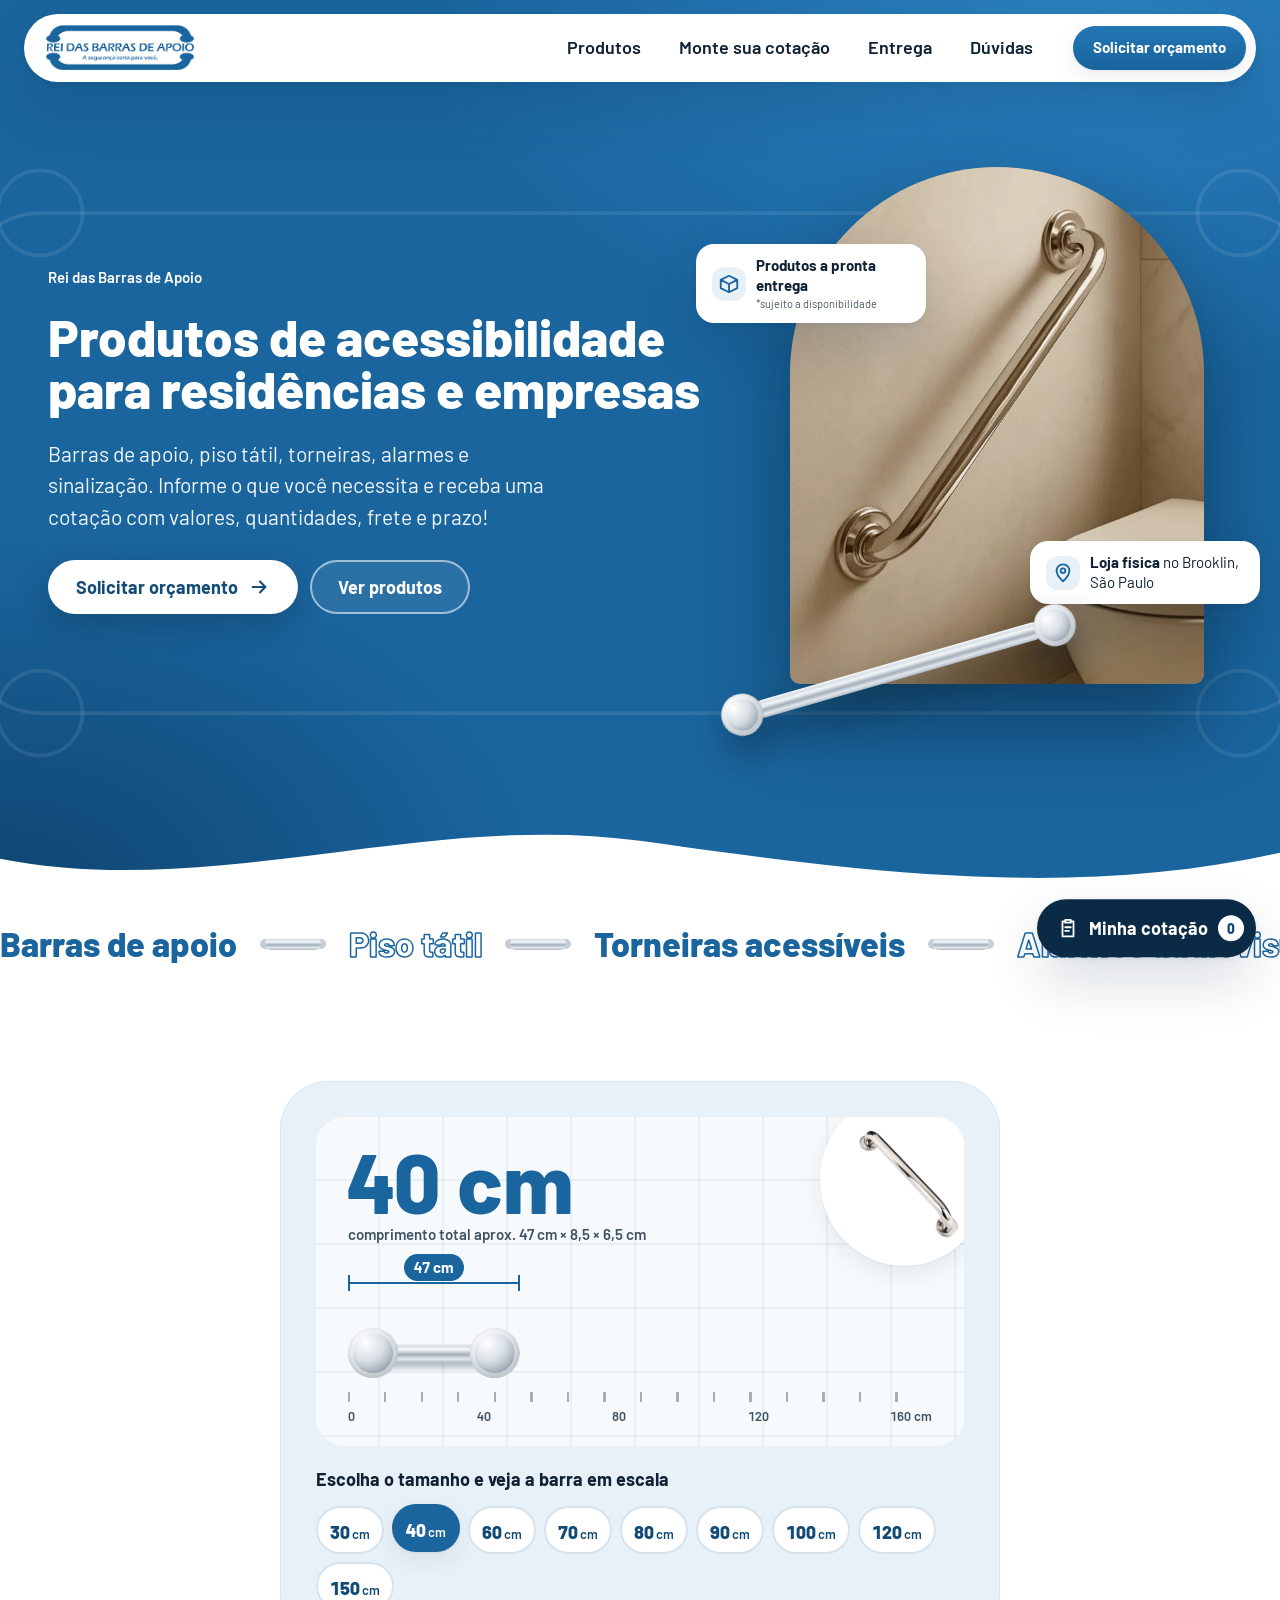
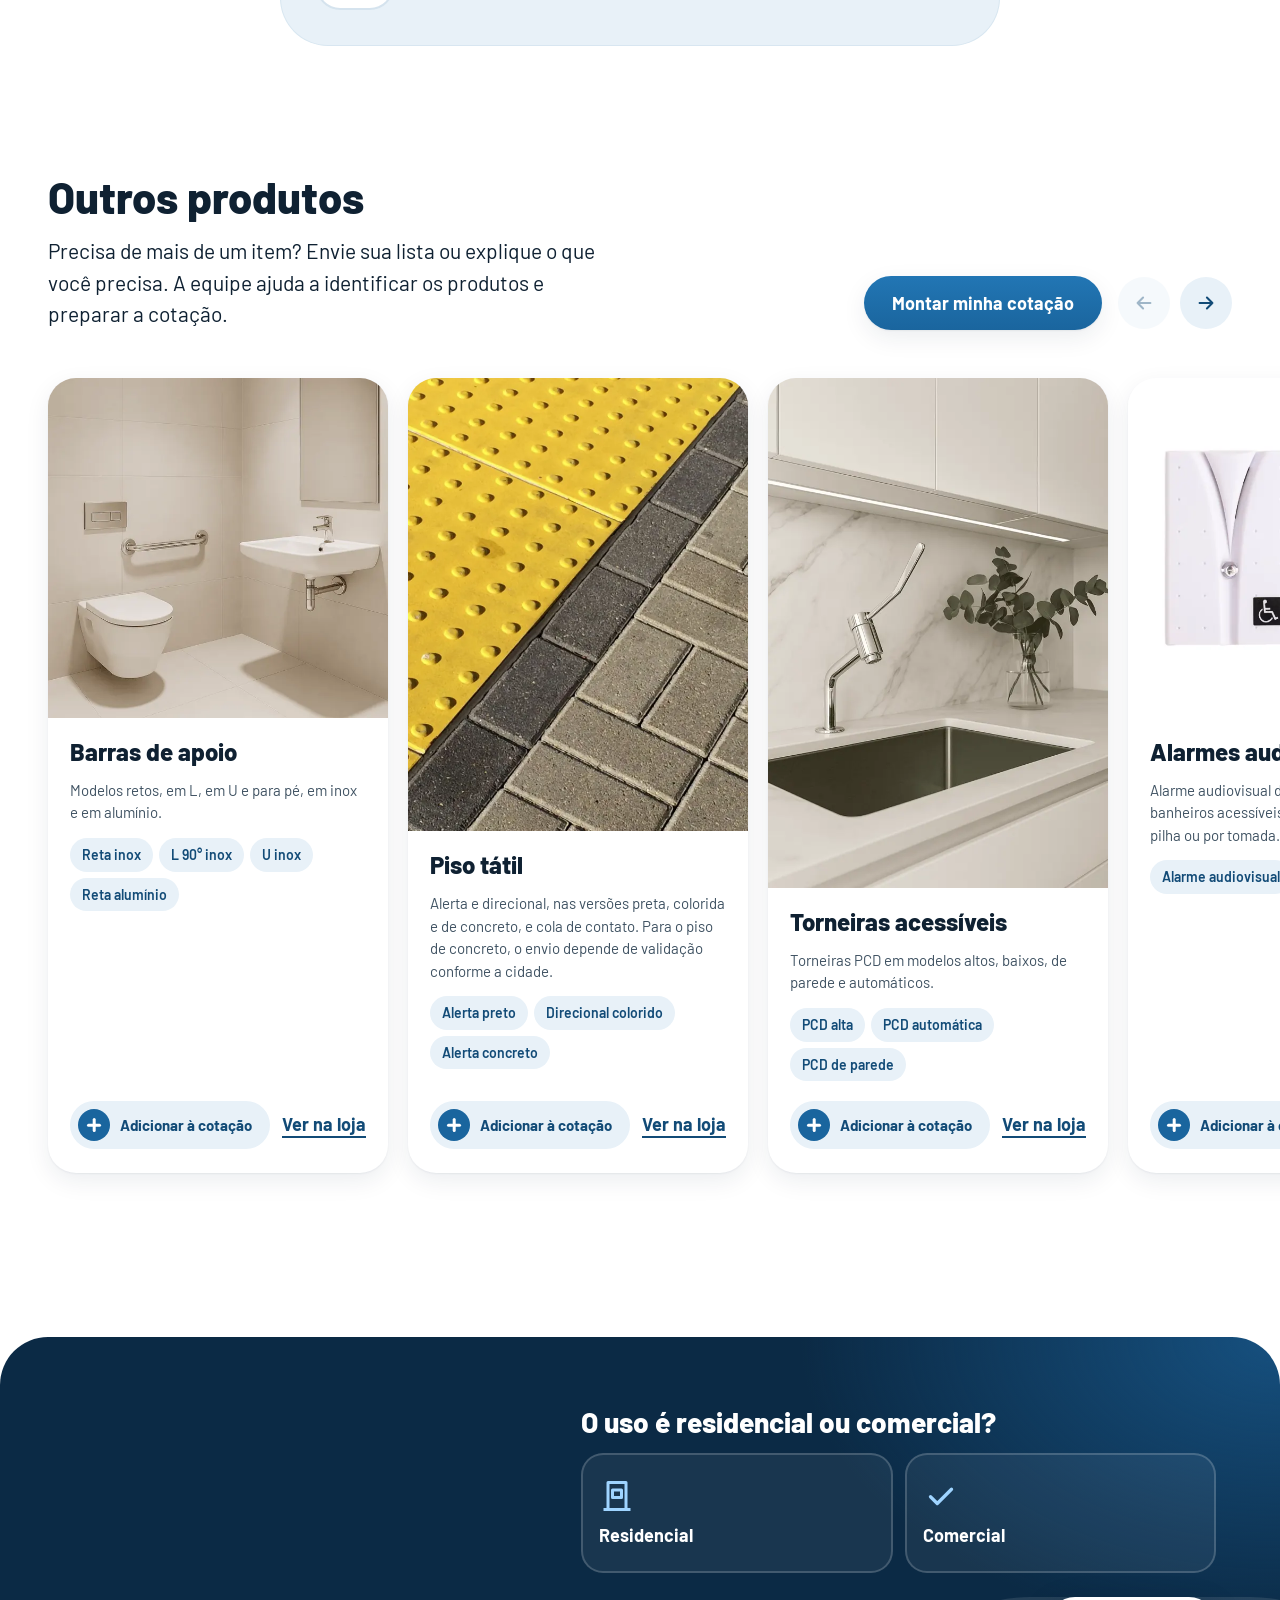
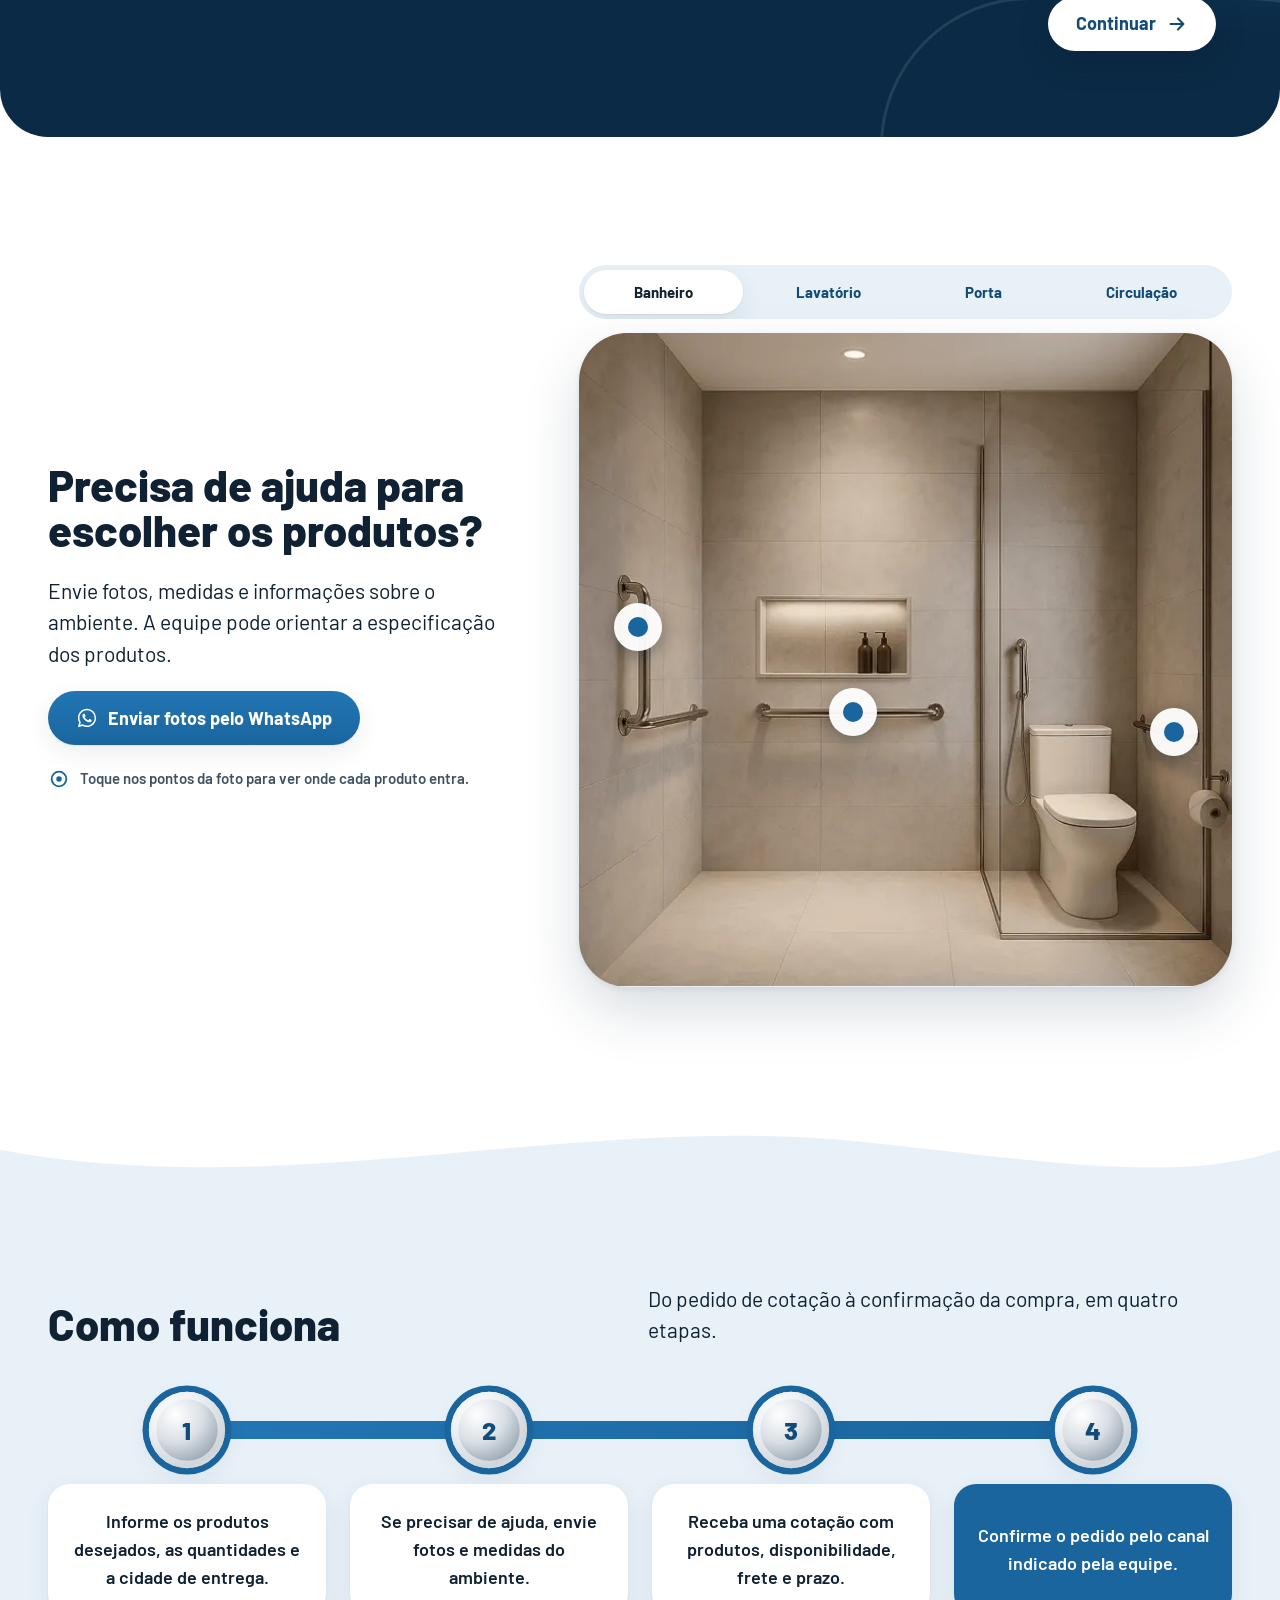
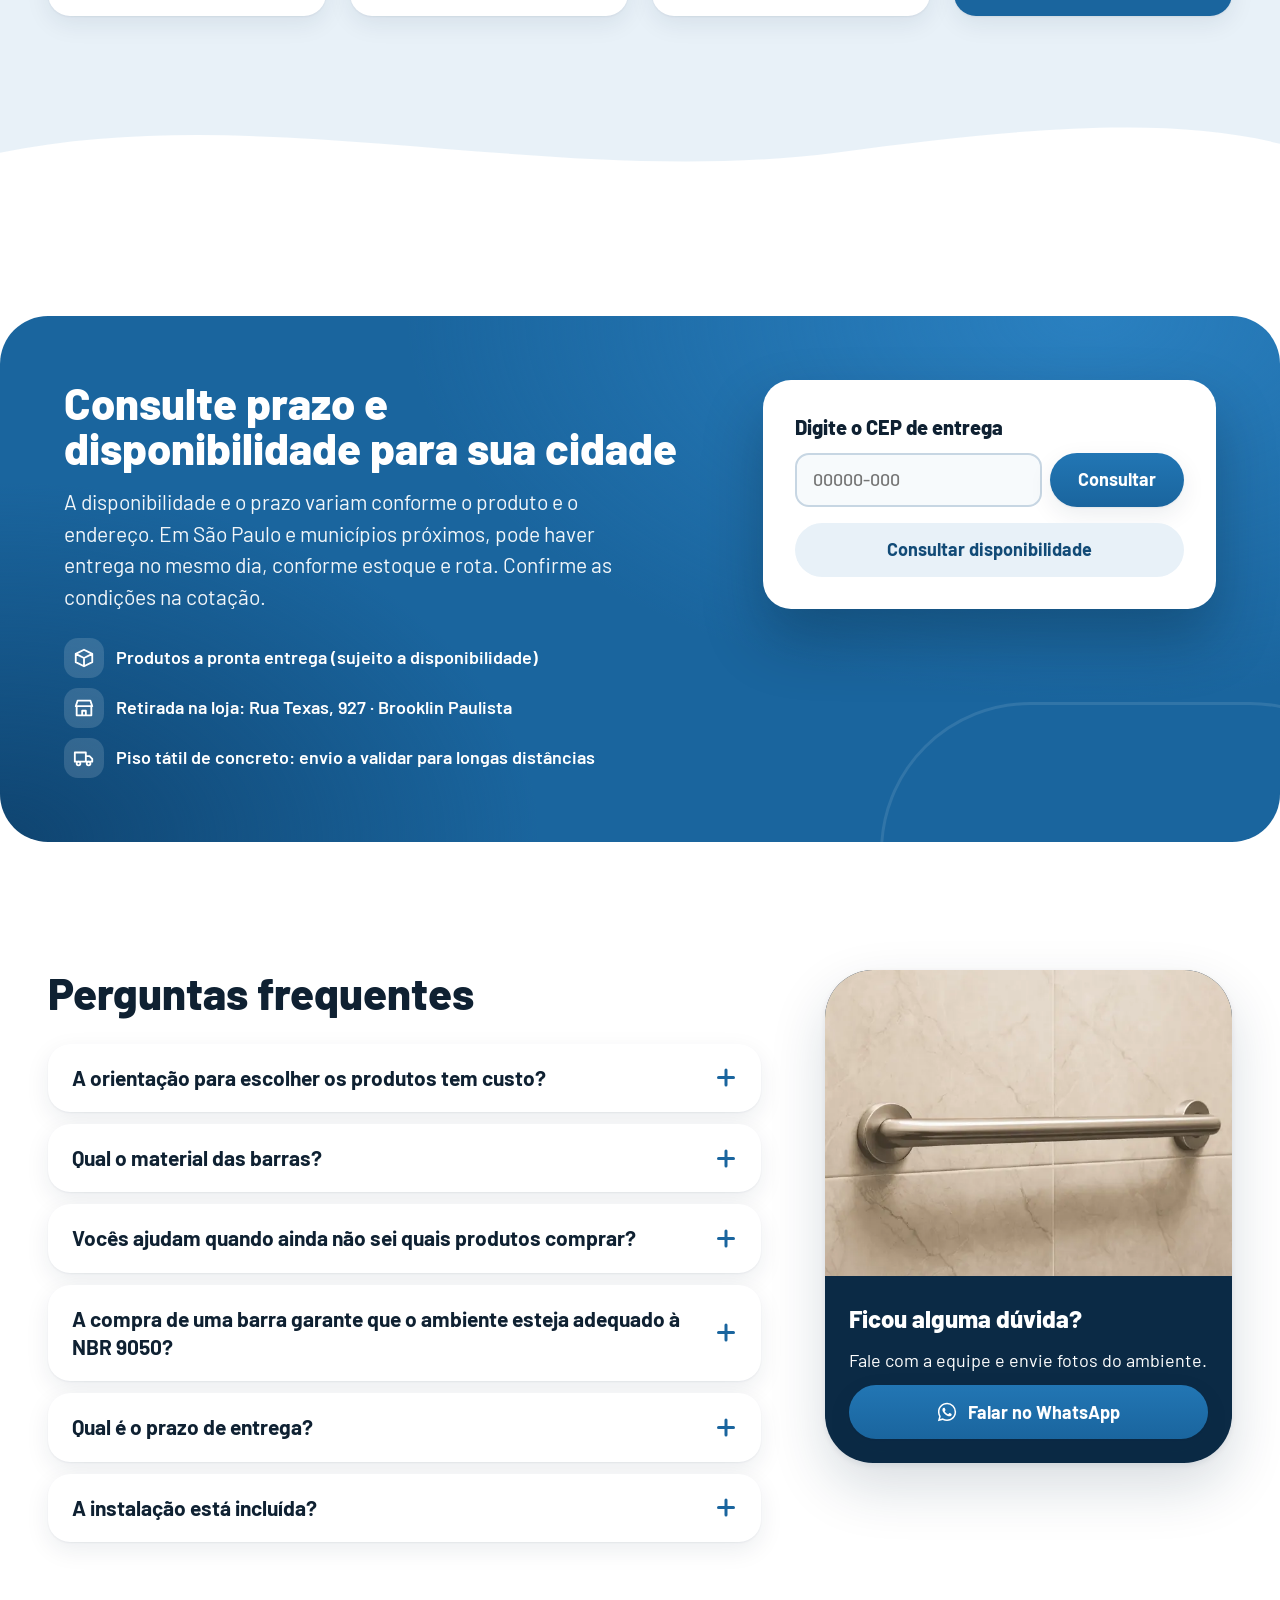
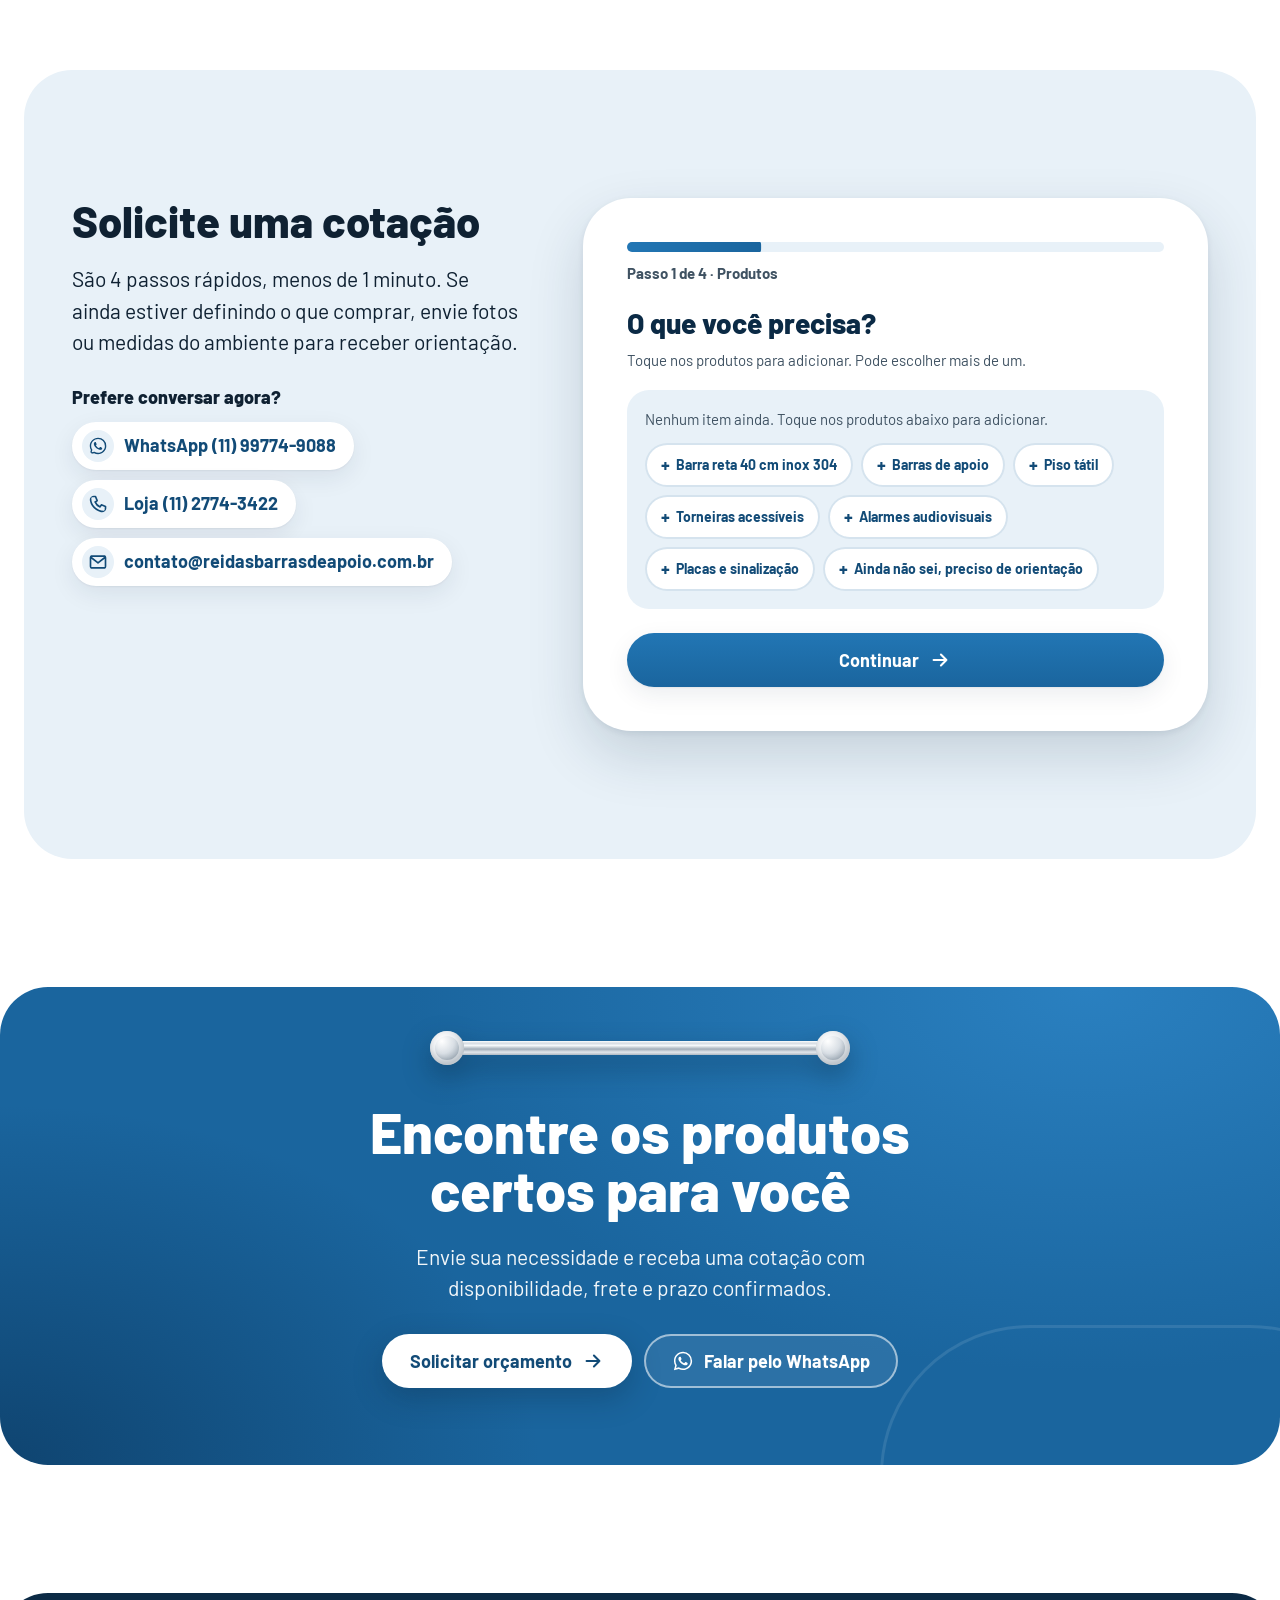
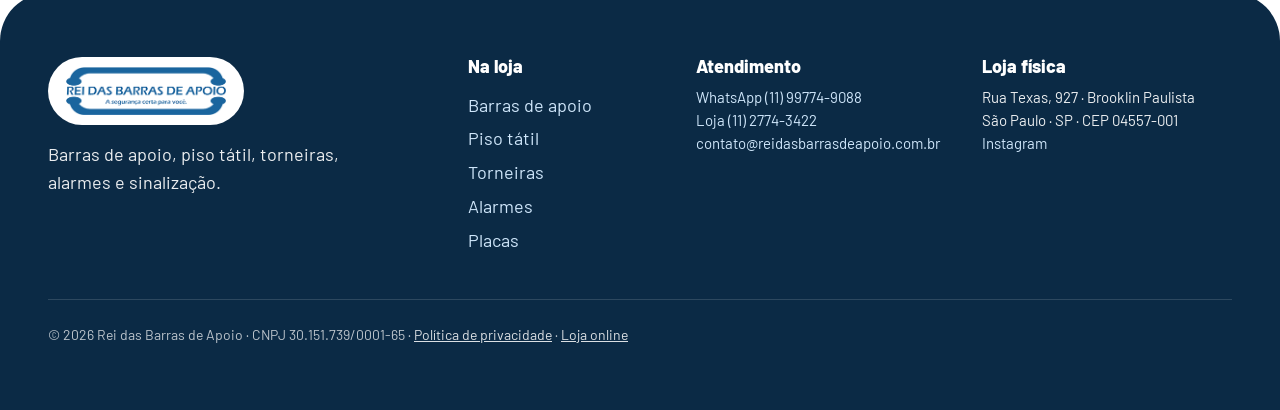
==== commit 4fe51392: "LP principal: passa para o domínio principal os textos, formulário e seções da /nova, mantendo cores" ====
--- a/index.html
+++ b/index.html
@@ -3,13 +3,13 @@
 <head>
   <meta charset="utf-8">
   <meta name="viewport" content="width=device-width, initial-scale=1, viewport-fit=cover">
-  <title>Barras de apoio e produtos de acessibilidade para empresas | Rei das Barras</title>
-  <meta name="description" content="Barras de apoio, piso tátil, torneiras, alarmes e sinalização. Solicite uma cotação para sua empresa com orientação na escolha dos produtos.">
+  <title>Barras de apoio e produtos de acessibilidade para residências e empresas | Rei das Barras</title>
+  <meta name="description" content="Barras de apoio, piso tátil, torneiras, alarmes e sinalização. Solicite uma cotação com orientação na escolha dos produtos.">
   <meta property="og:type" content="website">
   <meta property="og:locale" content="pt_BR">
   <meta property="og:site_name" content="Rei das Barras de Apoio">
-  <meta property="og:title" content="Barras de apoio e produtos de acessibilidade para empresas | Rei das Barras">
-  <meta property="og:description" content="Barras de apoio, piso tátil, torneiras, alarmes e sinalização. Solicite uma cotação para sua empresa com orientação na escolha dos produtos.">
+  <meta property="og:title" content="Barras de apoio e produtos de acessibilidade para residências e empresas | Rei das Barras">
+  <meta property="og:description" content="Barras de apoio, piso tátil, torneiras, alarmes e sinalização. Solicite uma cotação com orientação na escolha dos produtos.">
   <meta name="theme-color" content="#1a659e">
   <link rel="icon" href="assets/img/logo-rei-das-barras.png">
   <link rel="preconnect" href="https://fonts.googleapis.com">
@@ -49,18 +49,14 @@
 
       <div class="container hero-grid">
         <div class="hero-copy">
-          <p class="hero-id rise">Rei das Barras de Apoio | Produtos para empresas</p>
+          <p class="hero-id rise">Rei das Barras de Apoio</p>
           <h1 id="hero-title" class="hero-title">
             <span class="line"><span>Produtos de acessibilidade</span></span>
-            <span class="line"><span>para empresas</span></span>
+            <span class="line"><span>para residências e empresas</span></span>
           </h1>
-          <p class="hero-lead rise">Barras de apoio, piso tátil, torneiras, alarmes e sinalização. Informe o que sua empresa precisa e receba uma cotação com quantidade, frete e prazo.</p>
-          <p class="hero-note rise">
-            <svg class="icon" aria-hidden="true"><use href="#i-spark"/></svg>
-            Orientação gratuita para especificar os produtos, mediante a compra das peças.
-          </p>
+          <p class="hero-lead rise">Barras de apoio, piso tátil, torneiras, alarmes e sinalização. Informe o que você necessita e receba uma cotação com valores, quantidades, frete e prazo!</p>
           <div class="hero-actions rise">
-            <a class="btn btn-white btn-shine" href="#cotacao" data-track="hero_orcamento">Solicitar orçamento para minha empresa <svg class="icon" aria-hidden="true"><use href="#i-arrow"/></svg></a>
+            <a class="btn btn-white btn-shine" href="#cotacao" data-track="hero_orcamento">Solicitar orçamento <svg class="icon" aria-hidden="true"><use href="#i-arrow"/></svg></a>
             <a class="btn btn-ghost" href="#produtos" data-track="hero_ver_produtos">Ver produtos</a>
           </div>
         </div>
@@ -74,7 +70,7 @@
           </figure>
           <div class="float-chip chip-a" data-depth="18">
             <svg class="icon" aria-hidden="true"><use href="#i-box"/></svg>
-            <span><strong>Pronta entrega</strong> em alguns produtos</span>
+            <span><strong>Produtos a pronta entrega</strong><small>*sujeito a disponibilidade</small></span>
           </div>
           <div class="float-chip chip-b" data-depth="-14">
             <svg class="icon" aria-hidden="true"><use href="#i-pin"/></svg>
@@ -98,23 +94,6 @@
     <!-- PRODUTO EM DESTAQUE + seletor de tamanho -->
     <section class="featured" id="destaque" aria-labelledby="featured-title">
       <div class="container featured-grid">
-        <div class="featured-copy">
-          <h2 id="featured-title" class="reveal">Barra de apoio reta de 40&nbsp;cm em inox&nbsp;304</h2>
-          <p class="lead reveal">Uma opção versátil para diferentes aplicações. Consulte o modelo, a especificação e a disponibilidade para sua empresa.</p>
-          <ul class="spec-chips reveal" aria-label="Especificação">
-            <li><strong>Aço inox 304</strong></li>
-            <li>Acabamento polido</li>
-            <li>Tubo de 32 mm</li>
-            <li>6 parafusos, 6 buchas e manual</li>
-          </ul>
-          <div class="featured-actions reveal">
-            <a class="btn btn-primary btn-shine" data-size-link href="https://www.reidasbarrasdeapoio.com.br/produtos/barra-reta-tradicional-inox/?variant=317879686" data-track="destaque_consultar_produto" data-product-id="81819548" data-variant-id="317879686">Consultar este produto <svg class="icon" aria-hidden="true"><use href="#i-arrow"/></svg></a>
-            <button class="btn btn-soft" type="button" data-add-size>
-              <svg class="icon" aria-hidden="true"><use href="#i-plus"/></svg>
-              <span data-add-size-label>Adicionar 40 cm à cotação</span>
-            </button>
-          </div>
-        </div>
 
         <div class="sizer reveal" data-sizer>
           <div class="sizer-wall">
@@ -158,8 +137,8 @@
       <div class="container">
         <div class="catalog-head">
           <div>
-            <h2 id="catalog-title" class="reveal">Outros produtos para sua empresa</h2>
-            <p class="lead reveal">Precisa de mais de um item? Envie sua lista ou explique o que sua empresa precisa. A equipe ajuda a identificar os produtos e preparar a cotação.</p>
+            <h2 id="catalog-title" class="reveal">Outros produtos</h2>
+            <p class="lead reveal">Precisa de mais de um item? Envie sua lista ou explique o que você precisa. A equipe ajuda a identificar os produtos e preparar a cotação.</p>
           </div>
           <div class="catalog-tools reveal">
             <a class="btn btn-primary" href="#assistente" data-track="categorias_montar_cotacao">Montar minha cotação</a>
@@ -250,6 +229,16 @@
             </div>
           </div>
         </li>
+        <li class="card reveal">
+          <div class="card-media"><img src="assets/img/placa-porta-640.webp" width="640" height="640" alt="Chapa de proteção instalada na parte inferior de uma porta" loading="lazy"></div>
+          <div class="card-body">
+            <h3>Chapas para porta</h3>
+            <p>Chapas de proteção para portas. Consulte modelos e medidas disponíveis.</p>
+            <div class="card-actions">
+              <button class="add-btn" type="button" data-quote-toggle="Chapas para porta" aria-pressed="false"><span class="add-ico" aria-hidden="true"></span><span class="when-off">Adicionar à cotação</span><span class="when-on">Na sua cotação</span></button>
+            </div>
+          </div>
+        </li>
       </ul>
     </section>
 
@@ -257,14 +246,24 @@
     <section class="quiz-wrap" id="assistente" aria-labelledby="quiz-title">
       <div class="panel panel-navy quiz">
         <div class="quiz-intro">
-          <h2 id="quiz-title" class="reveal">Monte sua cotação em 3 passos</h2>
-          <p class="lead reveal">Responda três perguntas rápidas e veja uma sugestão de itens para começar. A equipe confirma a especificação na cotação.</p>
+          <h2 id="quiz-title" class="reveal">Monte sua cotação em 4 passos</h2>
+          <p class="lead reveal">Responda quatro perguntas rápidas e veja uma sugestão de itens para começar. A equipe confirma a especificação na cotação.</p>
           <div class="quiz-progress reveal" aria-hidden="true"><span data-quiz-bar></span></div>
-          <p class="quiz-step-label reveal" data-quiz-label>Passo 1 de 3</p>
+          <p class="quiz-step-label reveal" data-quiz-label>Passo 1 de 4</p>
         </div>
 
         <div class="quiz-body" data-quiz>
           <fieldset class="quiz-step is-current" data-step="1">
+            <legend>O uso é residencial ou comercial?</legend>
+            <div class="quiz-options two">
+              <label class="opt"><input type="radio" name="q-uso" value="Residencial"><span class="opt-card"><svg class="opt-ico" aria-hidden="true"><use href="#i-door"/></svg>Residencial</span></label>
+              <label class="opt"><input type="radio" name="q-uso" value="Comercial"><span class="opt-card"><svg class="opt-ico" aria-hidden="true"><use href="#i-check"/></svg>Comercial</span></label>
+            </div>
+            <p class="quiz-error" data-quiz-error></p>
+            <div class="quiz-nav"><button class="btn btn-white" type="button" data-quiz-next>Continuar <svg class="icon" aria-hidden="true"><use href="#i-arrow"/></svg></button></div>
+          </fieldset>
+
+          <fieldset class="quiz-step" data-step="2" hidden>
             <legend>Onde os produtos serão usados?</legend>
             <p class="quiz-hint">Marque quantos quiser.</p>
             <div class="quiz-options">
@@ -274,10 +273,10 @@
               <label class="opt"><input type="checkbox" name="q-ambiente" value="circulacao"><span class="opt-card"><svg class="opt-ico" aria-hidden="true"><use href="#i-steps"/></svg>Circulação e calçadas</span></label>
             </div>
             <p class="quiz-error" data-quiz-error></p>
-            <div class="quiz-nav"><button class="btn btn-white" type="button" data-quiz-next>Continuar <svg class="icon" aria-hidden="true"><use href="#i-arrow"/></svg></button></div>
+            <div class="quiz-nav"><button class="btn btn-ghost" type="button" data-quiz-back>Voltar</button><button class="btn btn-white" type="button" data-quiz-next>Continuar <svg class="icon" aria-hidden="true"><use href="#i-arrow"/></svg></button></div>
           </fieldset>
 
-          <fieldset class="quiz-step" data-step="2" hidden>
+          <fieldset class="quiz-step" data-step="3" hidden>
             <legend>Você já sabe quais modelos precisa?</legend>
             <div class="quiz-options two">
               <label class="opt"><input type="radio" name="q-saber" value="sei"><span class="opt-card"><svg class="opt-ico" aria-hidden="true"><use href="#i-check"/></svg>Já sei os modelos</span></label>
@@ -287,7 +286,7 @@
             <div class="quiz-nav"><button class="btn btn-ghost" type="button" data-quiz-back>Voltar</button><button class="btn btn-white" type="button" data-quiz-next>Continuar <svg class="icon" aria-hidden="true"><use href="#i-arrow"/></svg></button></div>
           </fieldset>
 
-          <fieldset class="quiz-step" data-step="3" hidden>
+          <fieldset class="quiz-step" data-step="4" hidden>
             <legend>Quantos ambientes vão receber os produtos?</legend>
             <div class="quiz-options three">
               <label class="opt"><input type="radio" name="q-qtd" value="1 ambiente"><span class="opt-card"><strong class="opt-num">1</strong>ambiente</span></label>
@@ -298,7 +297,7 @@
             <div class="quiz-nav"><button class="btn btn-ghost" type="button" data-quiz-back>Voltar</button><button class="btn btn-white" type="button" data-quiz-next>Ver sugestão <svg class="icon" aria-hidden="true"><use href="#i-arrow"/></svg></button></div>
           </fieldset>
 
-          <div class="quiz-result" data-step="4" tabindex="-1" hidden>
+          <div class="quiz-result" data-step="5" tabindex="-1" hidden>
             <h3>Sugestão para começar sua cotação</h3>
             <p class="quiz-hint">Desmarque o que não fizer sentido. É uma sugestão inicial: a especificação final é feita pela equipe e a adequação à NBR 9050 depende do conjunto do ambiente.</p>
             <div class="quiz-suggest" data-quiz-suggest></div>
@@ -317,8 +316,8 @@
       <div class="container guide-grid">
         <div class="guide-copy">
           <h2 id="guide-title" class="reveal">Precisa de ajuda para escolher os produtos?</h2>
-          <p class="lead reveal">Envie fotos, medidas e informações sobre o ambiente. A equipe pode orientar a especificação dos produtos. Essa orientação é gratuita mediante a compra das peças.</p>
-          <a class="btn btn-primary btn-shine reveal" href="https://wa.me/5511997749088?text=Ol%C3%A1!%20Quero%20orienta%C3%A7%C3%A3o%20para%20escolher%20produtos%20de%20acessibilidade%20para%20minha%20empresa.%20Vou%20enviar%20fotos%20e%20medidas%20do%20ambiente." target="_blank" rel="noopener" data-track="orientacao_whatsapp" data-channel="whatsapp">
+          <p class="lead reveal">Envie fotos, medidas e informações sobre o ambiente. A equipe pode orientar a especificação dos produtos.</p>
+          <a class="btn btn-primary btn-shine reveal" href="https://wa.me/5511997749088?text=Ol%C3%A1!%20Quero%20orienta%C3%A7%C3%A3o%20para%20escolher%20produtos%20de%20acessibilidade%20.%20Vou%20enviar%20fotos%20e%20medidas%20do%20ambiente." target="_blank" rel="noopener" data-track="orientacao_whatsapp" data-channel="whatsapp">
             <svg class="icon" aria-hidden="true"><use href="#i-whatsapp"/></svg>
             Enviar fotos pelo WhatsApp
           </a>
@@ -400,7 +399,7 @@
           <h2 id="delivery-title" class="reveal">Consulte prazo e disponibilidade para sua cidade</h2>
           <p class="lead reveal">A disponibilidade e o prazo variam conforme o produto e o endereço. Em São Paulo e municípios próximos, pode haver entrega no mesmo dia, conforme estoque e rota. Confirme as condições na cotação.</p>
           <ul class="delivery-facts reveal">
-            <li><svg class="icon" aria-hidden="true"><use href="#i-box"/></svg> Pronta entrega em alguns produtos</li>
+            <li><svg class="icon" aria-hidden="true"><use href="#i-box"/></svg> Produtos a pronta entrega (sujeito a disponibilidade)</li>
             <li><svg class="icon" aria-hidden="true"><use href="#i-store"/></svg> Retirada na loja: Rua Texas, 927 · Brooklin Paulista</li>
             <li><svg class="icon" aria-hidden="true"><use href="#i-truck"/></svg> Piso tátil de concreto: envio a validar para longas distâncias</li>
           </ul>
@@ -426,11 +425,11 @@
           <h2 id="faq-title" class="reveal">Perguntas frequentes</h2>
           <details class="reveal">
             <summary>A orientação para escolher os produtos tem custo?</summary>
-            <div class="faq-a"><p>A orientação para especificar os produtos é gratuita mediante a compra das peças.</p></div>
+            <div class="faq-a"><p>A orientação é totalmente gratuita.</p></div>
           </details>
           <details class="reveal">
-            <summary>Quais barras são feitas em inox 304?</summary>
-            <div class="faq-a"><p>A especificação depende do modelo. Consulte a equipe para confirmar o material do produto desejado.</p></div>
+            <summary>Qual o material das barras?</summary>
+            <div class="faq-a"><p>Temos modelos em alumínio ou em inox 304.</p></div>
           </details>
           <details class="reveal">
             <summary>Vocês ajudam quando ainda não sei quais produtos comprar?</summary>
@@ -454,7 +453,7 @@
           <div class="faq-help">
             <p class="faq-help-title">Ficou alguma dúvida?</p>
             <p>Fale com a equipe e envie fotos do ambiente.</p>
-            <a class="btn btn-primary btn-block" href="https://wa.me/5511997749088?text=Ol%C3%A1!%20Tenho%20uma%20d%C3%BAvida%20sobre%20produtos%20de%20acessibilidade%20para%20minha%20empresa." target="_blank" rel="noopener" data-track="faq_whatsapp" data-channel="whatsapp"><svg class="icon" aria-hidden="true"><use href="#i-whatsapp"/></svg> Falar no WhatsApp</a>
+            <a class="btn btn-primary btn-block" href="https://wa.me/5511997749088?text=Ol%C3%A1!%20Tenho%20uma%20d%C3%BAvida%20sobre%20produtos%20de%20acessibilidade." target="_blank" rel="noopener" data-track="faq_whatsapp" data-channel="whatsapp"><svg class="icon" aria-hidden="true"><use href="#i-whatsapp"/></svg> Falar no WhatsApp</a>
           </div>
         </div>
       </div>
@@ -464,11 +463,11 @@
     <section class="quote" id="cotacao" aria-labelledby="quote-title">
       <div class="container quote-grid">
         <div class="quote-intro">
-          <h2 id="quote-title" class="reveal">Solicite uma cotação para sua empresa</h2>
+          <h2 id="quote-title" class="reveal">Solicite uma cotação</h2>
           <p class="lead reveal">São 4 passos rápidos, menos de 1 minuto. Se ainda estiver definindo o que comprar, envie fotos ou medidas do ambiente para receber orientação.</p>
           <div class="quote-alt reveal">
             <p>Prefere conversar agora?</p>
-            <a class="contact-pill" href="https://wa.me/5511997749088?text=Ol%C3%A1!%20Quero%20solicitar%20um%20or%C3%A7amento%20para%20minha%20empresa." target="_blank" rel="noopener" data-track="cotacao_whatsapp" data-channel="whatsapp"><svg class="icon" aria-hidden="true"><use href="#i-whatsapp"/></svg> WhatsApp (11) 99774-9088</a>
+            <a class="contact-pill" href="https://wa.me/5511997749088?text=Ol%C3%A1!%20Quero%20solicitar%20um%20or%C3%A7amento." target="_blank" rel="noopener" data-track="cotacao_whatsapp" data-channel="whatsapp"><svg class="icon" aria-hidden="true"><use href="#i-whatsapp"/></svg> WhatsApp (11) 99774-9088</a>
             <a class="contact-pill" href="tel:+551127743422" data-track="cotacao_telefone"><svg class="icon" aria-hidden="true"><use href="#i-phone"/></svg> Loja (11) 2774-3422</a>
             <a class="contact-pill" href="mailto:contato@reidasbarrasdeapoio.com.br" data-track="cotacao_email"><svg class="icon" aria-hidden="true"><use href="#i-mail"/></svg> contato@reidasbarrasdeapoio.com.br</a>
           </div>
@@ -488,7 +487,7 @@
 
             <!-- Passo 1: produtos -->
             <fieldset class="form-step" data-form-step="1" id="f-produtos" aria-describedby="f-produtos-err">
-              <legend>O que sua empresa precisa?</legend>
+              <legend>O que você precisa?</legend>
               <p class="form-hint">Toque nos produtos para adicionar. Pode escolher mais de um.</p>
               <div class="products-box">
                 <ul class="quote-items" data-quote-items></ul>
@@ -524,15 +523,10 @@
               <div class="form-nav"><button class="btn btn-soft" type="button" data-form-back>Voltar</button><button class="btn btn-primary" type="button" data-form-next>Continuar <svg class="icon" aria-hidden="true"><use href="#i-arrow"/></svg></button></div>
             </fieldset>
 
-            <!-- Passo 3: empresa e entrega -->
+            <!-- Passo 3: entrega -->
             <fieldset class="form-step" data-form-step="3" hidden>
-              <legend>Qual é a empresa e onde entregamos?</legend>
+              <legend>Qual o local de entrega?</legend>
               <p class="form-hint">Com o CEP, a cidade é preenchida sozinha.</p>
-              <div class="field">
-                <label for="f-empresa">Empresa</label>
-                <input id="f-empresa" name="empresa" type="text" autocomplete="organization" required aria-describedby="f-empresa-err">
-                <p class="field-error" id="f-empresa-err"></p>
-              </div>
               <div class="field-row">
                 <div class="field">
                   <label for="f-cep">CEP</label>
@@ -548,17 +542,11 @@
               <div class="form-nav"><button class="btn btn-soft" type="button" data-form-back>Voltar</button><button class="btn btn-primary" type="button" data-form-next>Continuar <svg class="icon" aria-hidden="true"><use href="#i-arrow"/></svg></button></div>
             </fieldset>
 
-            <!-- Passo 4: detalhes opcionais + envio -->
+            <!-- Passo 4: confirmação + envio -->
             <fieldset class="form-step" data-form-step="4" hidden>
-              <legend>Para quando você precisa?</legend>
-              <p class="form-hint">Opcional. Se preferir, é só enviar a cotação agora.</p>
-              <div class="pill-options" role="radiogroup" aria-label="Prazo desejado">
-                <label class="pill"><input type="radio" name="prazo" value="O quanto antes"><span>O quanto antes</span></label>
-                <label class="pill"><input type="radio" name="prazo" value="Em até 15 dias"><span>Em até 15 dias</span></label>
-                <label class="pill"><input type="radio" name="prazo" value="Em até 30 dias"><span>Em até 30 dias</span></label>
-                <label class="pill"><input type="radio" name="prazo" value="Mais de 30 dias"><span>Mais de 30 dias</span></label>
-                <label class="pill"><input type="radio" name="prazo" value="Ainda não sei"><span>Ainda não sei</span></label>
-              </div>
+              <legend>Tela de confirmação</legend>
+              <p class="form-highlight"><svg class="icon" aria-hidden="true"><use href="#i-check"/></svg> Responderemos o mais rápido possível.</p>
+              <p class="form-hint">Se quiser, adicione mais detalhes abaixo ou envie a cotação agora.</p>
 
               <details class="more" data-form-more>
                 <summary>Adicionar quantidade, observações, medidas ou fotos</summary>
@@ -639,11 +627,11 @@
     <section class="closing-wrap" aria-labelledby="closing-title">
       <div class="panel panel-blue closing">
         <div class="closing-bar" aria-hidden="true"><span class="flange"></span><span class="tube"></span><span class="flange"></span></div>
-        <h2 id="closing-title" class="reveal">Encontre os produtos certos para sua empresa</h2>
+        <h2 id="closing-title" class="reveal">Encontre os produtos certos para você</h2>
         <p class="lead reveal">Envie sua necessidade e receba uma cotação com disponibilidade, frete e prazo confirmados.</p>
         <div class="closing-actions reveal">
-          <a class="btn btn-white btn-shine" href="#cotacao" data-track="final_orcamento">Solicitar orçamento para minha empresa <svg class="icon" aria-hidden="true"><use href="#i-arrow"/></svg></a>
-          <a class="btn btn-ghost" href="https://wa.me/5511997749088?text=Ol%C3%A1!%20Quero%20solicitar%20um%20or%C3%A7amento%20para%20minha%20empresa." target="_blank" rel="noopener" data-track="final_whatsapp" data-channel="whatsapp"><svg class="icon" aria-hidden="true"><use href="#i-whatsapp"/></svg> Falar pelo WhatsApp</a>
+          <a class="btn btn-white btn-shine" href="#cotacao" data-track="final_orcamento">Solicitar orçamento <svg class="icon" aria-hidden="true"><use href="#i-arrow"/></svg></a>
+          <a class="btn btn-ghost" href="https://wa.me/5511997749088?text=Ol%C3%A1!%20Quero%20solicitar%20um%20or%C3%A7amento." target="_blank" rel="noopener" data-track="final_whatsapp" data-channel="whatsapp"><svg class="icon" aria-hidden="true"><use href="#i-whatsapp"/></svg> Falar pelo WhatsApp</a>
         </div>
       </div>
     </section>
@@ -653,7 +641,7 @@
     <div class="container footer-grid">
       <div class="footer-brand">
         <span class="footer-logo"><img src="assets/img/logo-rei-das-barras.png" alt="Rei das Barras de Apoio" width="332" height="101" loading="lazy"></span>
-        <p>Barras de apoio, piso tátil, torneiras, alarmes e sinalização para empresas.</p>
+        <p>Barras de apoio, piso tátil, torneiras, alarmes e sinalização.</p>
       </div>
       <nav class="footer-menu" aria-label="Categorias na loja">
         <h2 class="footer-h">Na loja</h2>
@@ -694,7 +682,7 @@
       <span class="badge" data-cart-count>0</span>
     </button>
     <a class="btn btn-primary" href="#cotacao" data-track="barra_celular_orcamento">Solicitar orçamento</a>
-    <a class="dock-wa" href="https://wa.me/5511997749088?text=Ol%C3%A1!%20Quero%20solicitar%20um%20or%C3%A7amento%20para%20minha%20empresa." target="_blank" rel="noopener" aria-label="Falar pelo WhatsApp" data-track="barra_celular_whatsapp" data-channel="whatsapp">
+    <a class="dock-wa" href="https://wa.me/5511997749088?text=Ol%C3%A1!%20Quero%20solicitar%20um%20or%C3%A7amento." target="_blank" rel="noopener" aria-label="Falar pelo WhatsApp" data-track="barra_celular_whatsapp" data-channel="whatsapp">
       <svg class="icon" aria-hidden="true"><use href="#i-whatsapp"/></svg>
     </a>
   </aside>
--- a/assets/css/styles.css
+++ b/assets/css/styles.css
@@ -787,3 +787,9 @@
   .tube::after { display: none; }
   .hero-arch, .float-chip, .float-bar { transform: none !important; }
 }
+
+/* Produto em destaque: só o seletor de tamanho, centralizado */
+.featured-grid { grid-template-columns: minmax(0, 720px); justify-content: center; }
+.float-chip small { display: block; font-size: 11px; font-weight: 400; opacity: .75; margin-top: 2px; }
+.form-highlight { display: flex; align-items: center; gap: 10px; padding: 14px 16px; border-radius: 16px; background: var(--sky); color: var(--blue); font-weight: 700; font-size: 1.05rem; }
+.form-highlight .icon { width: 22px; height: 22px; flex: none; color: var(--blue); }
